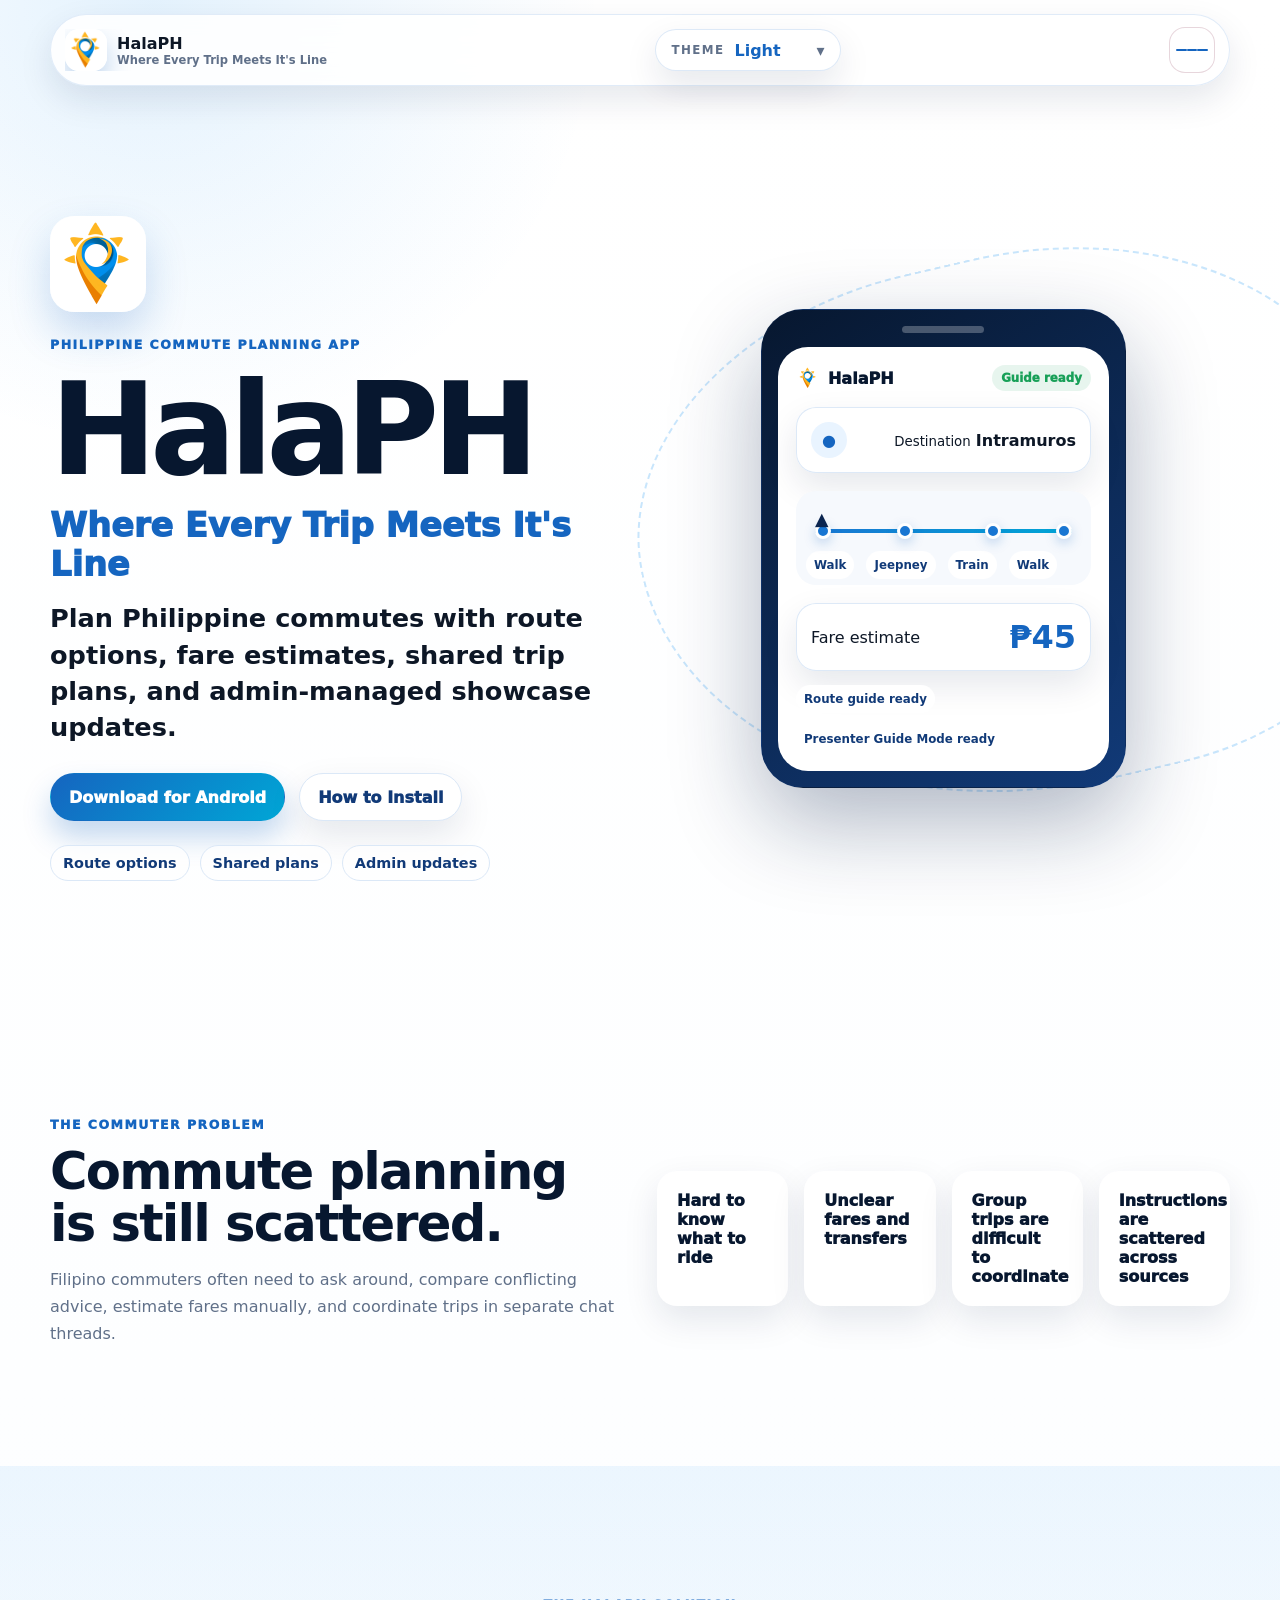
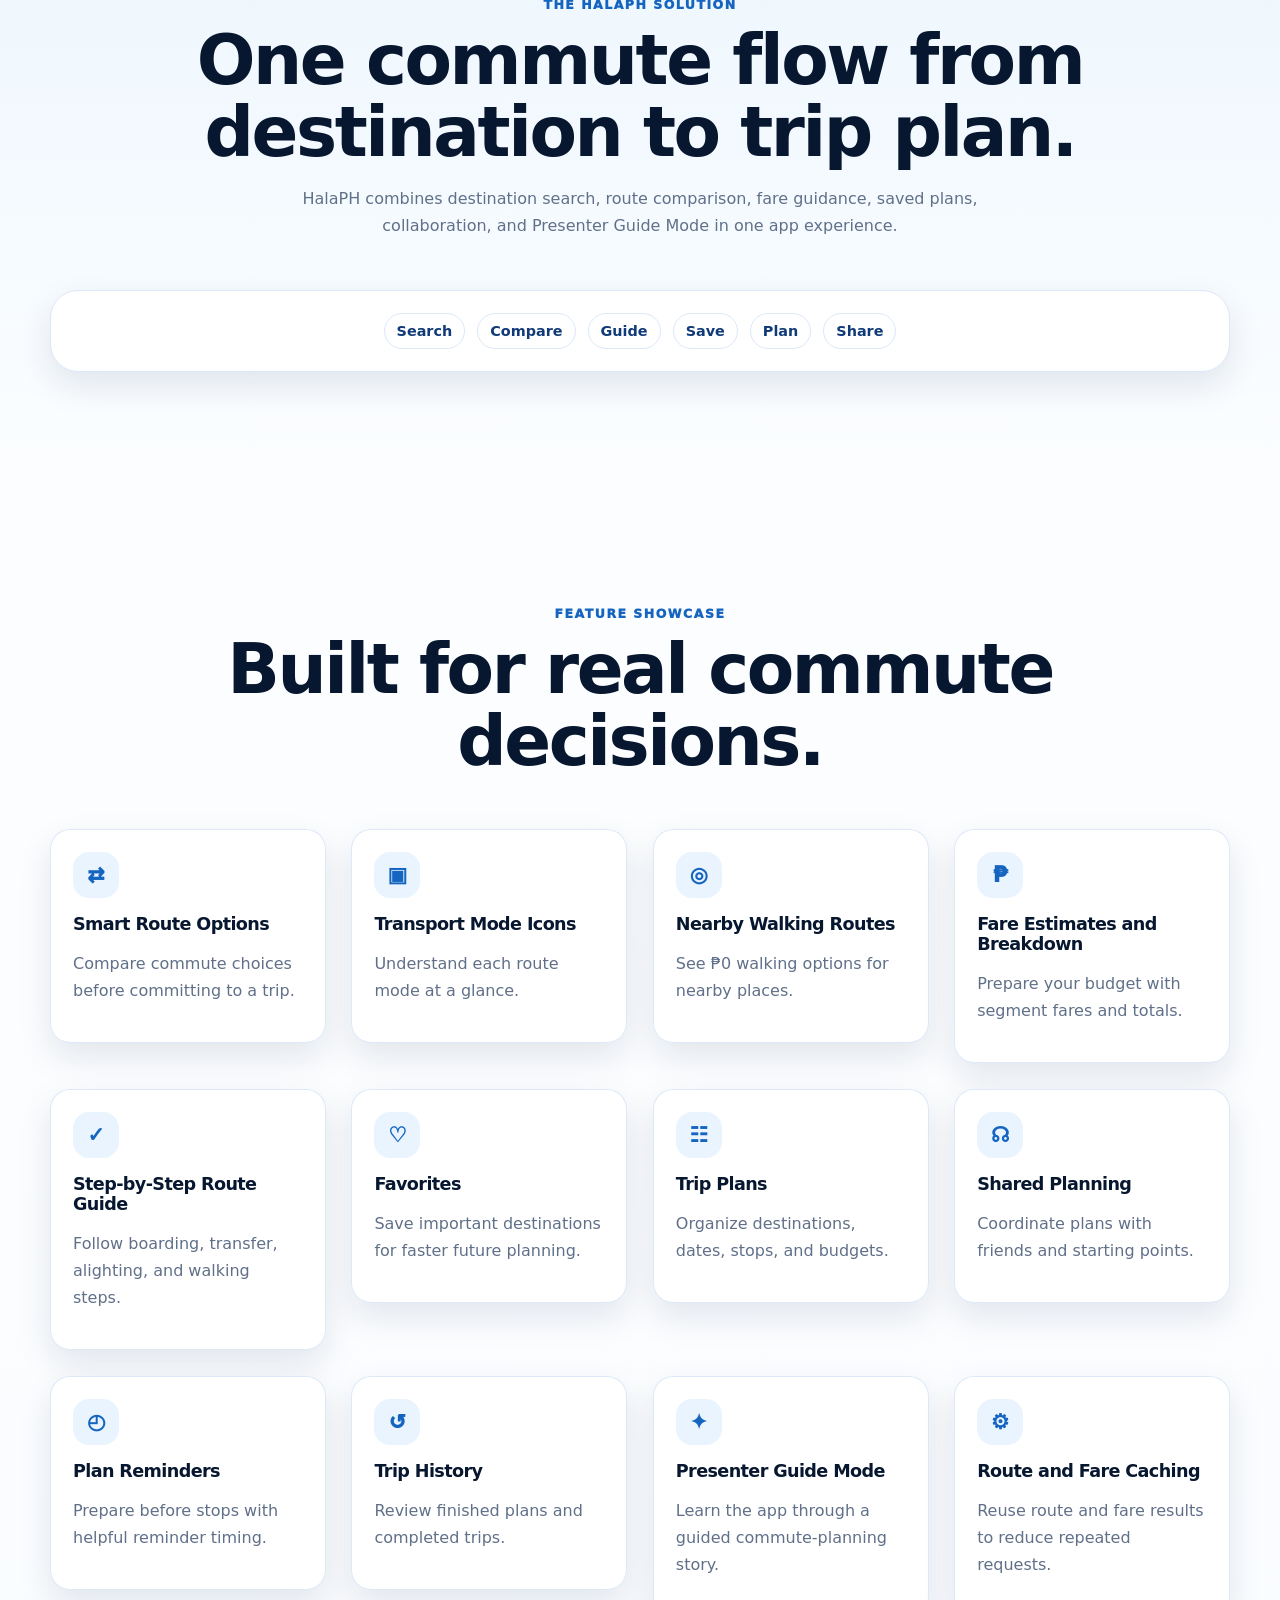
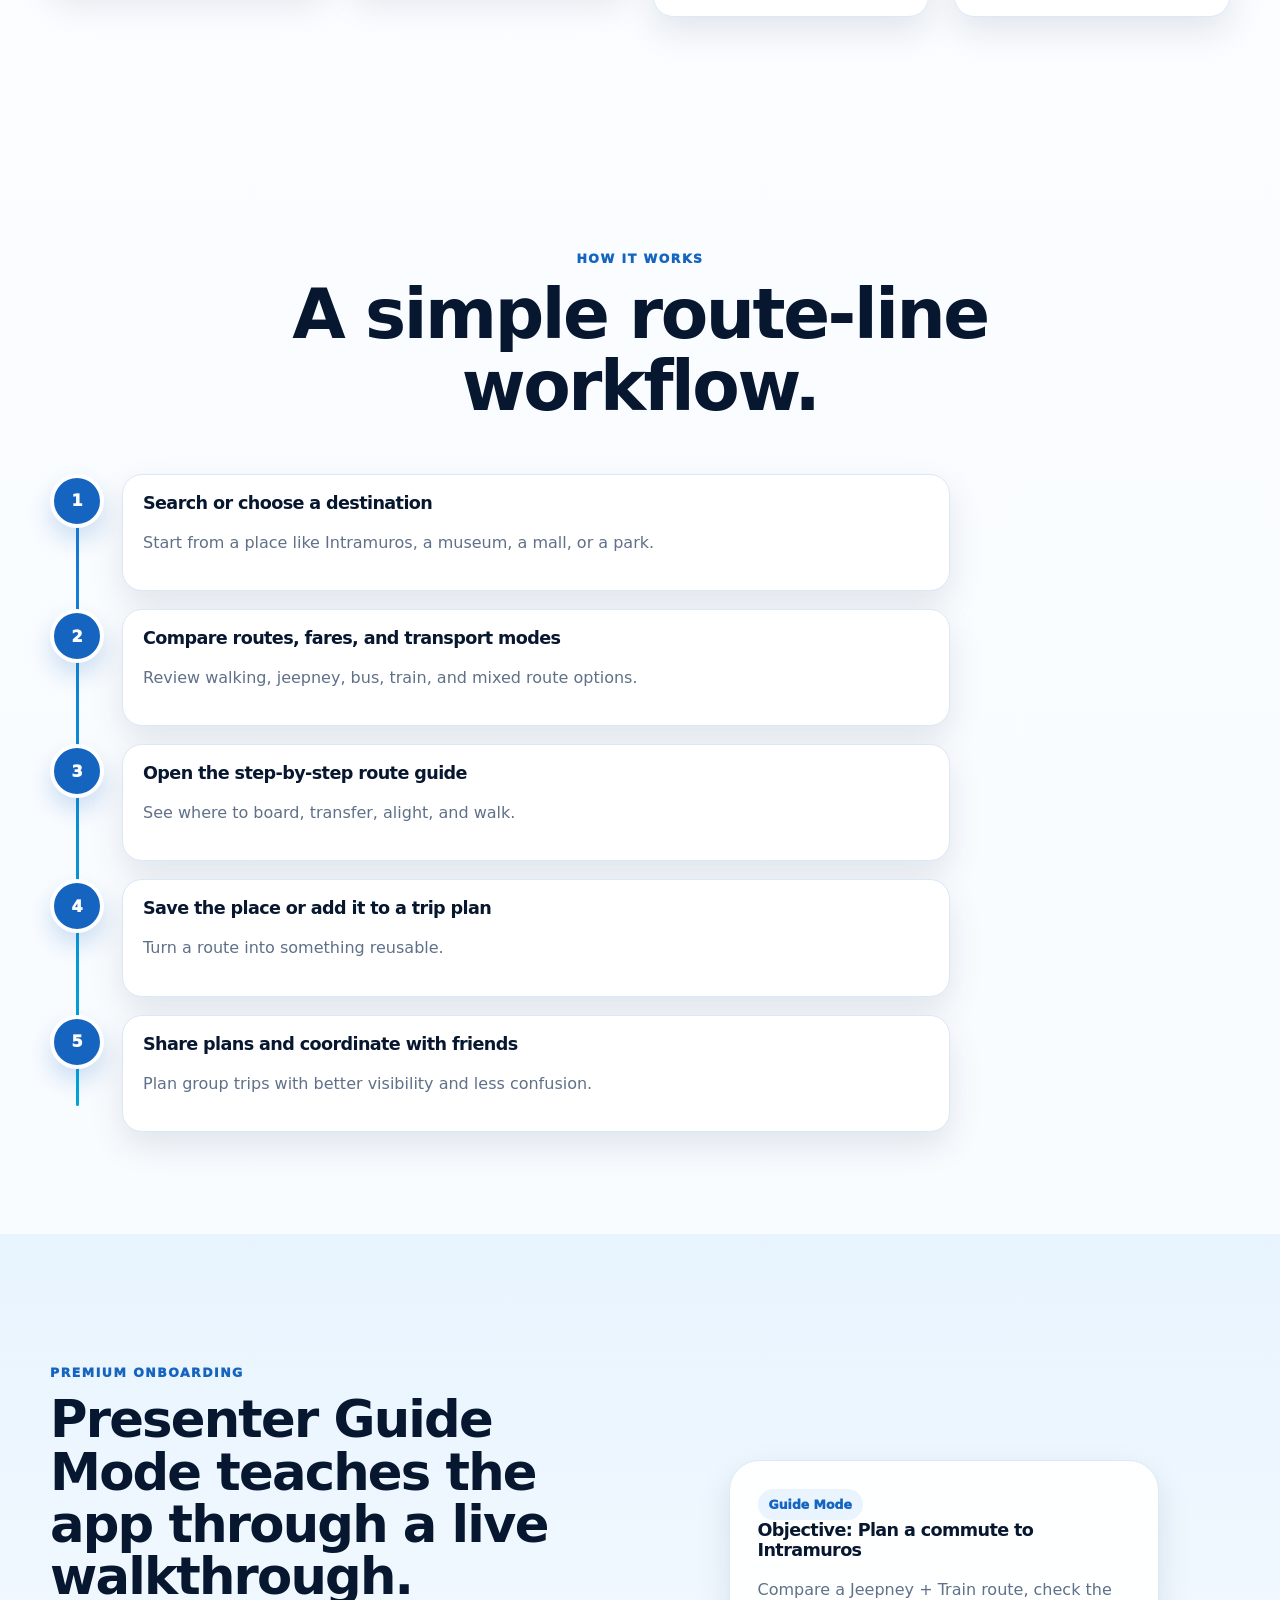
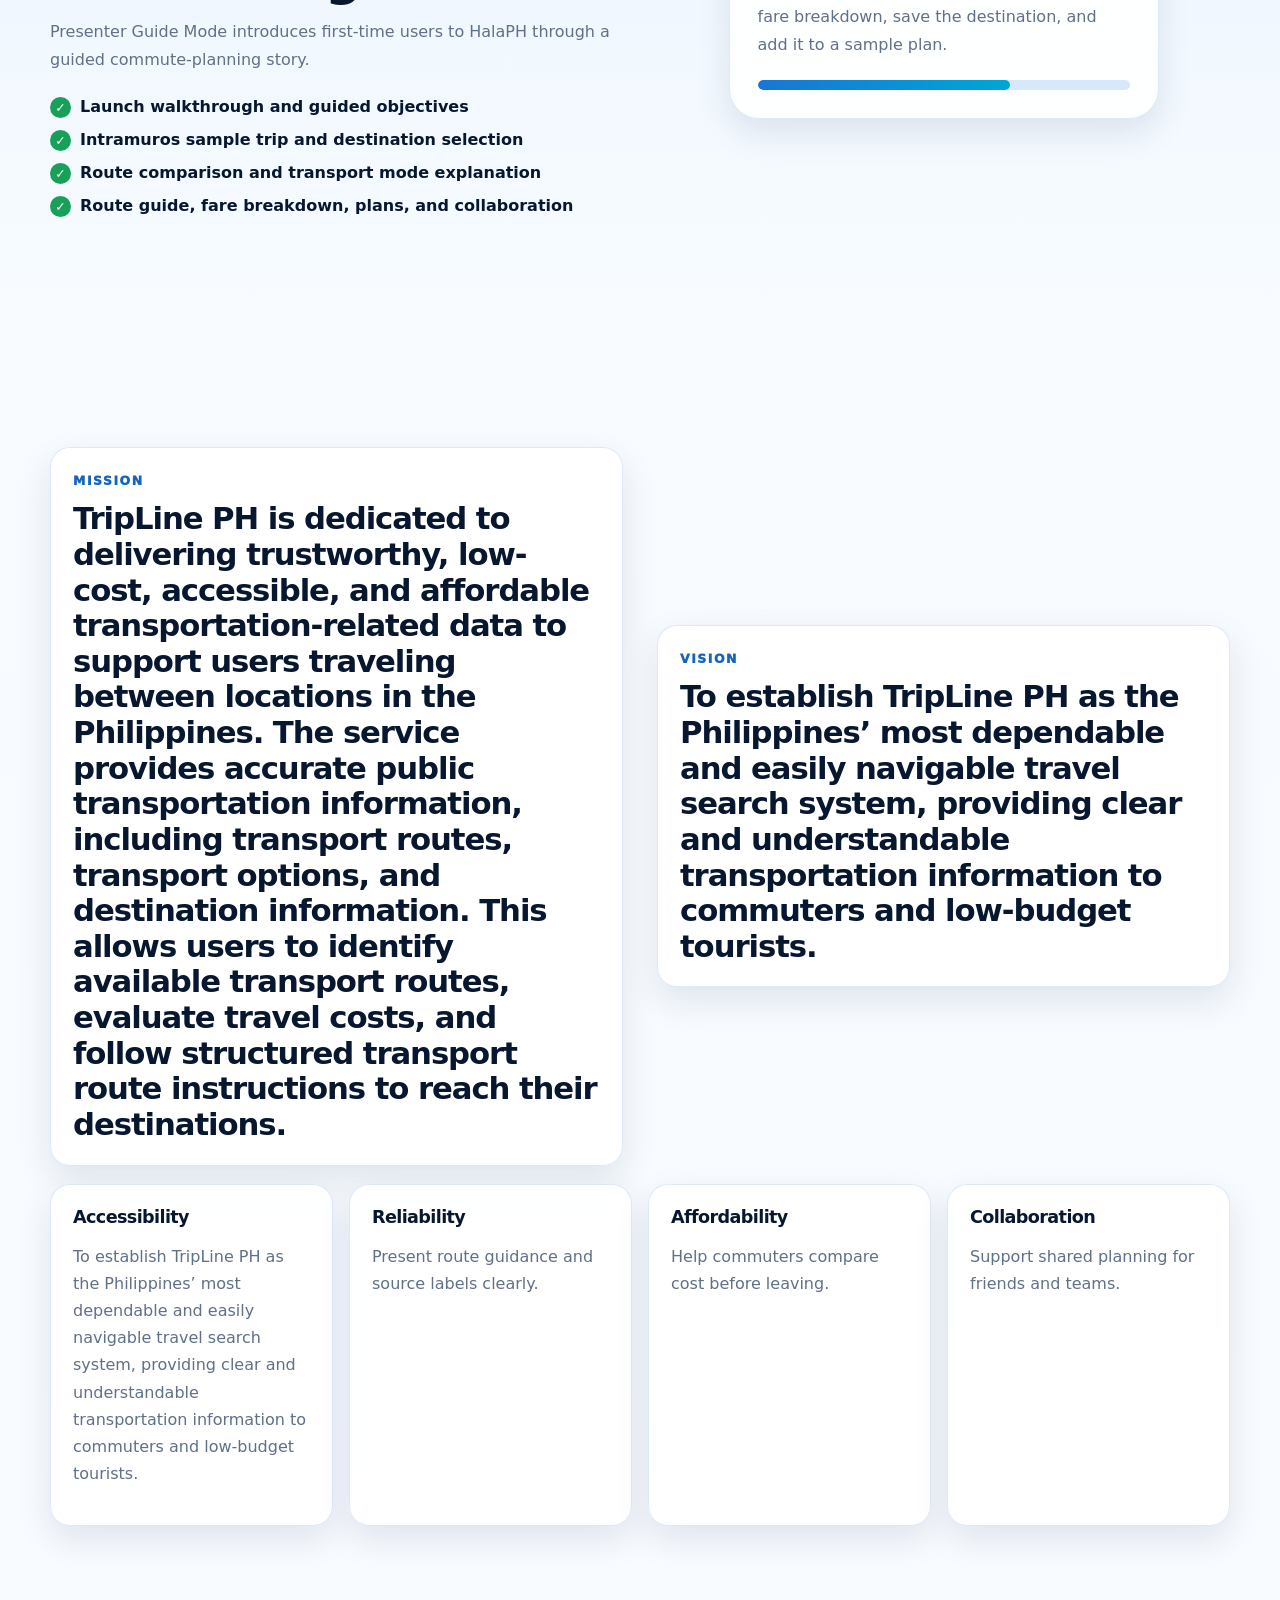
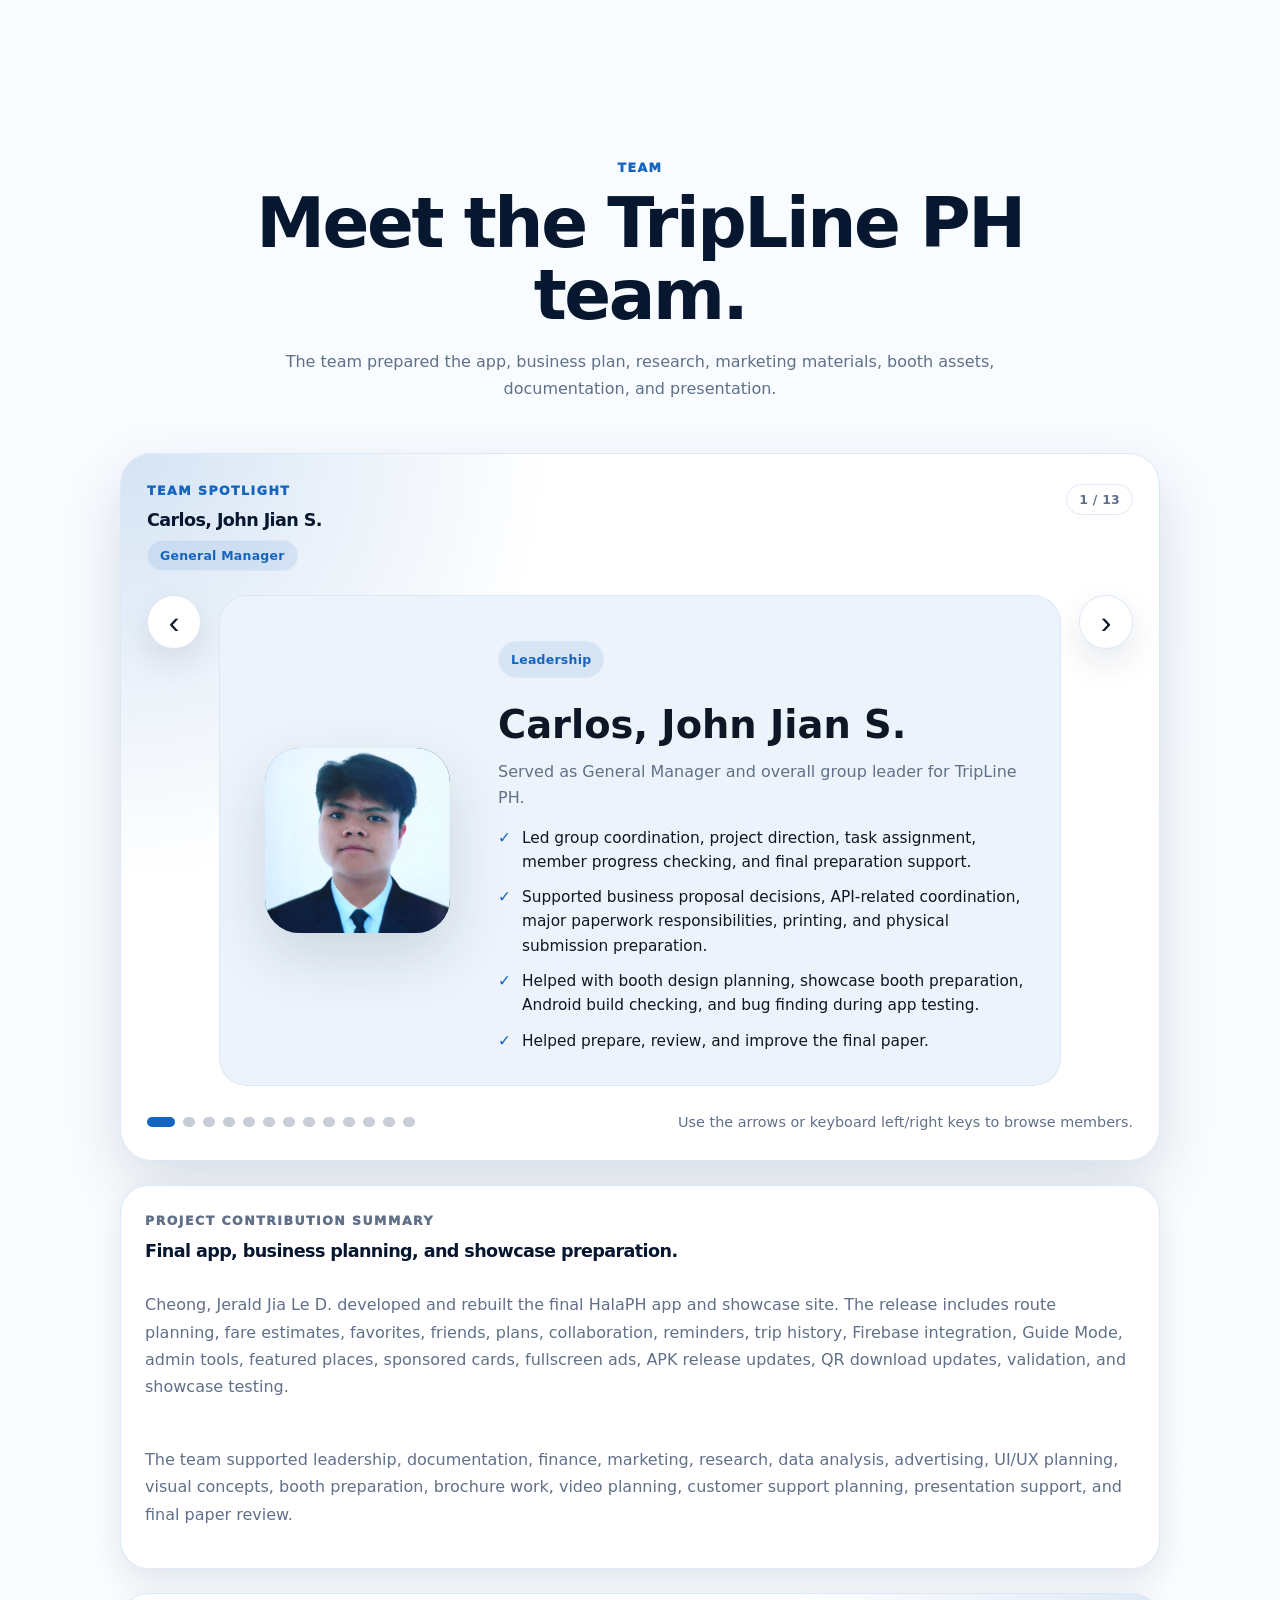
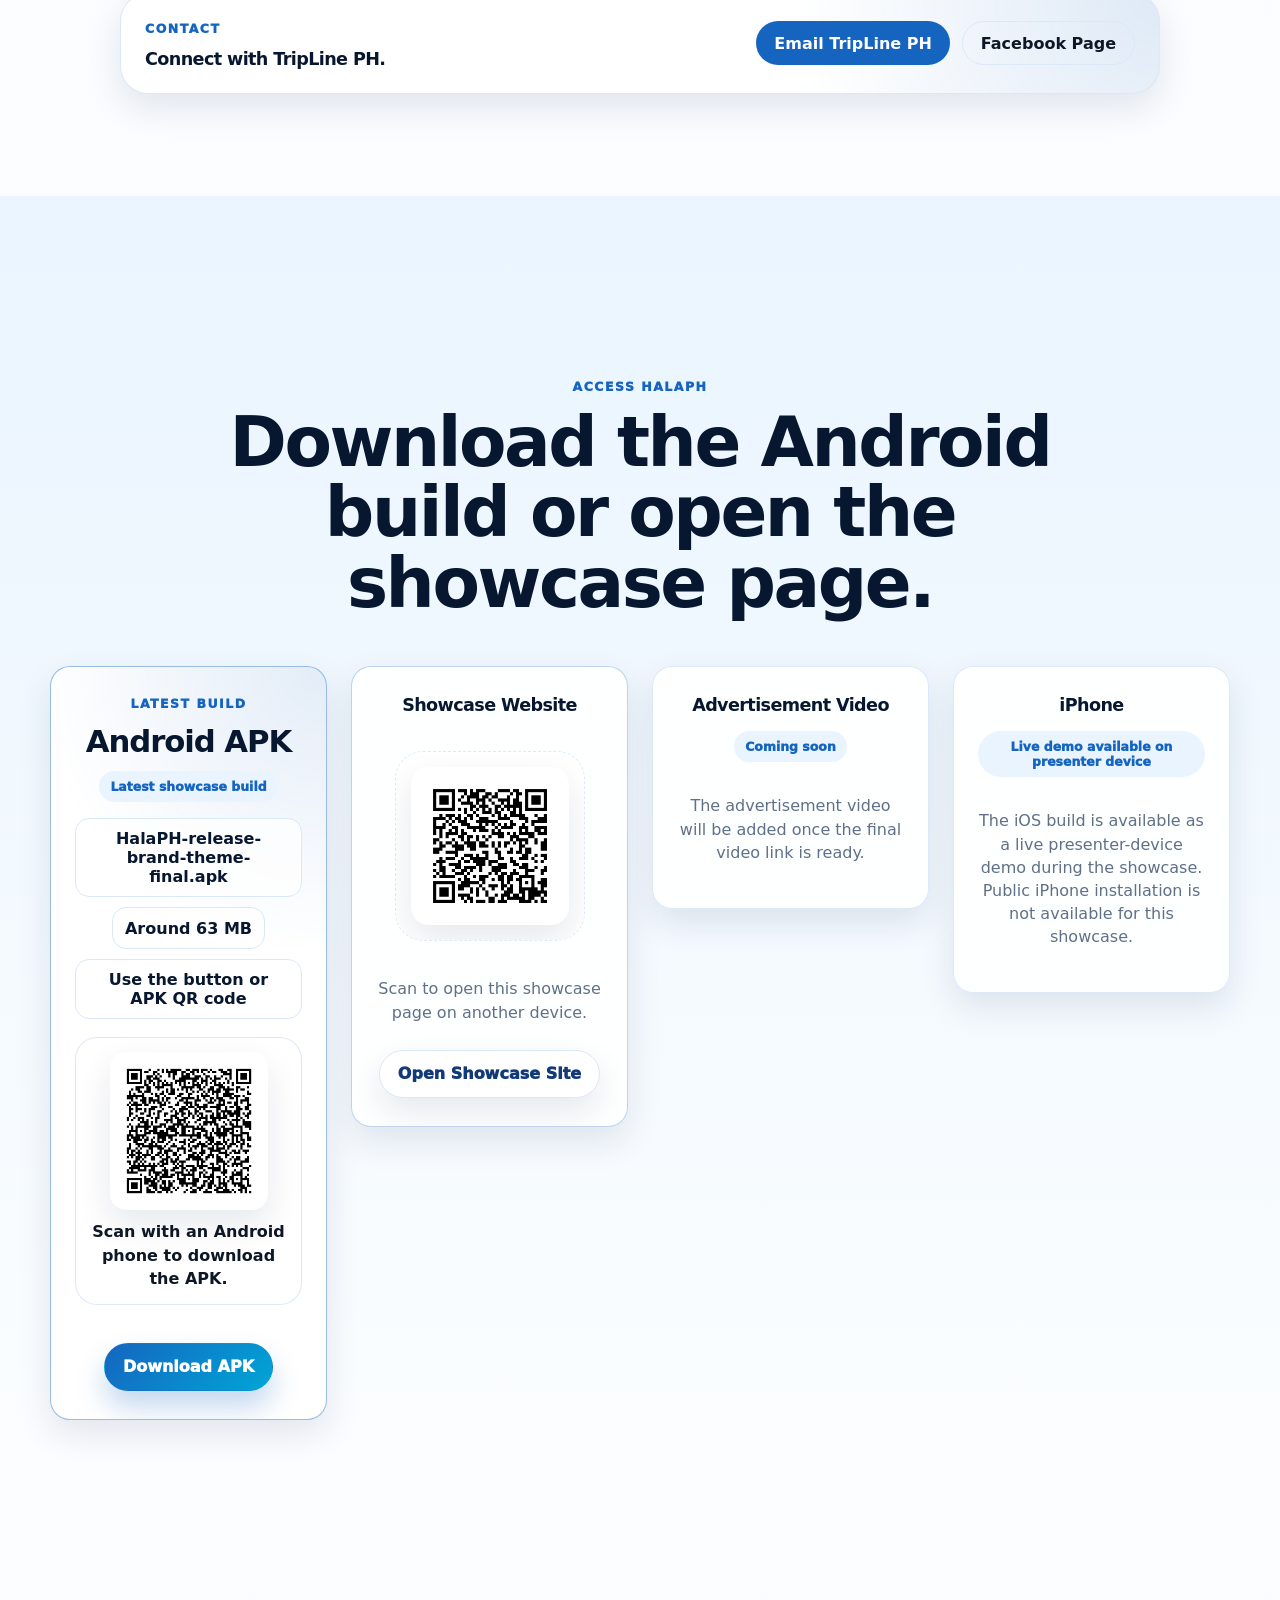
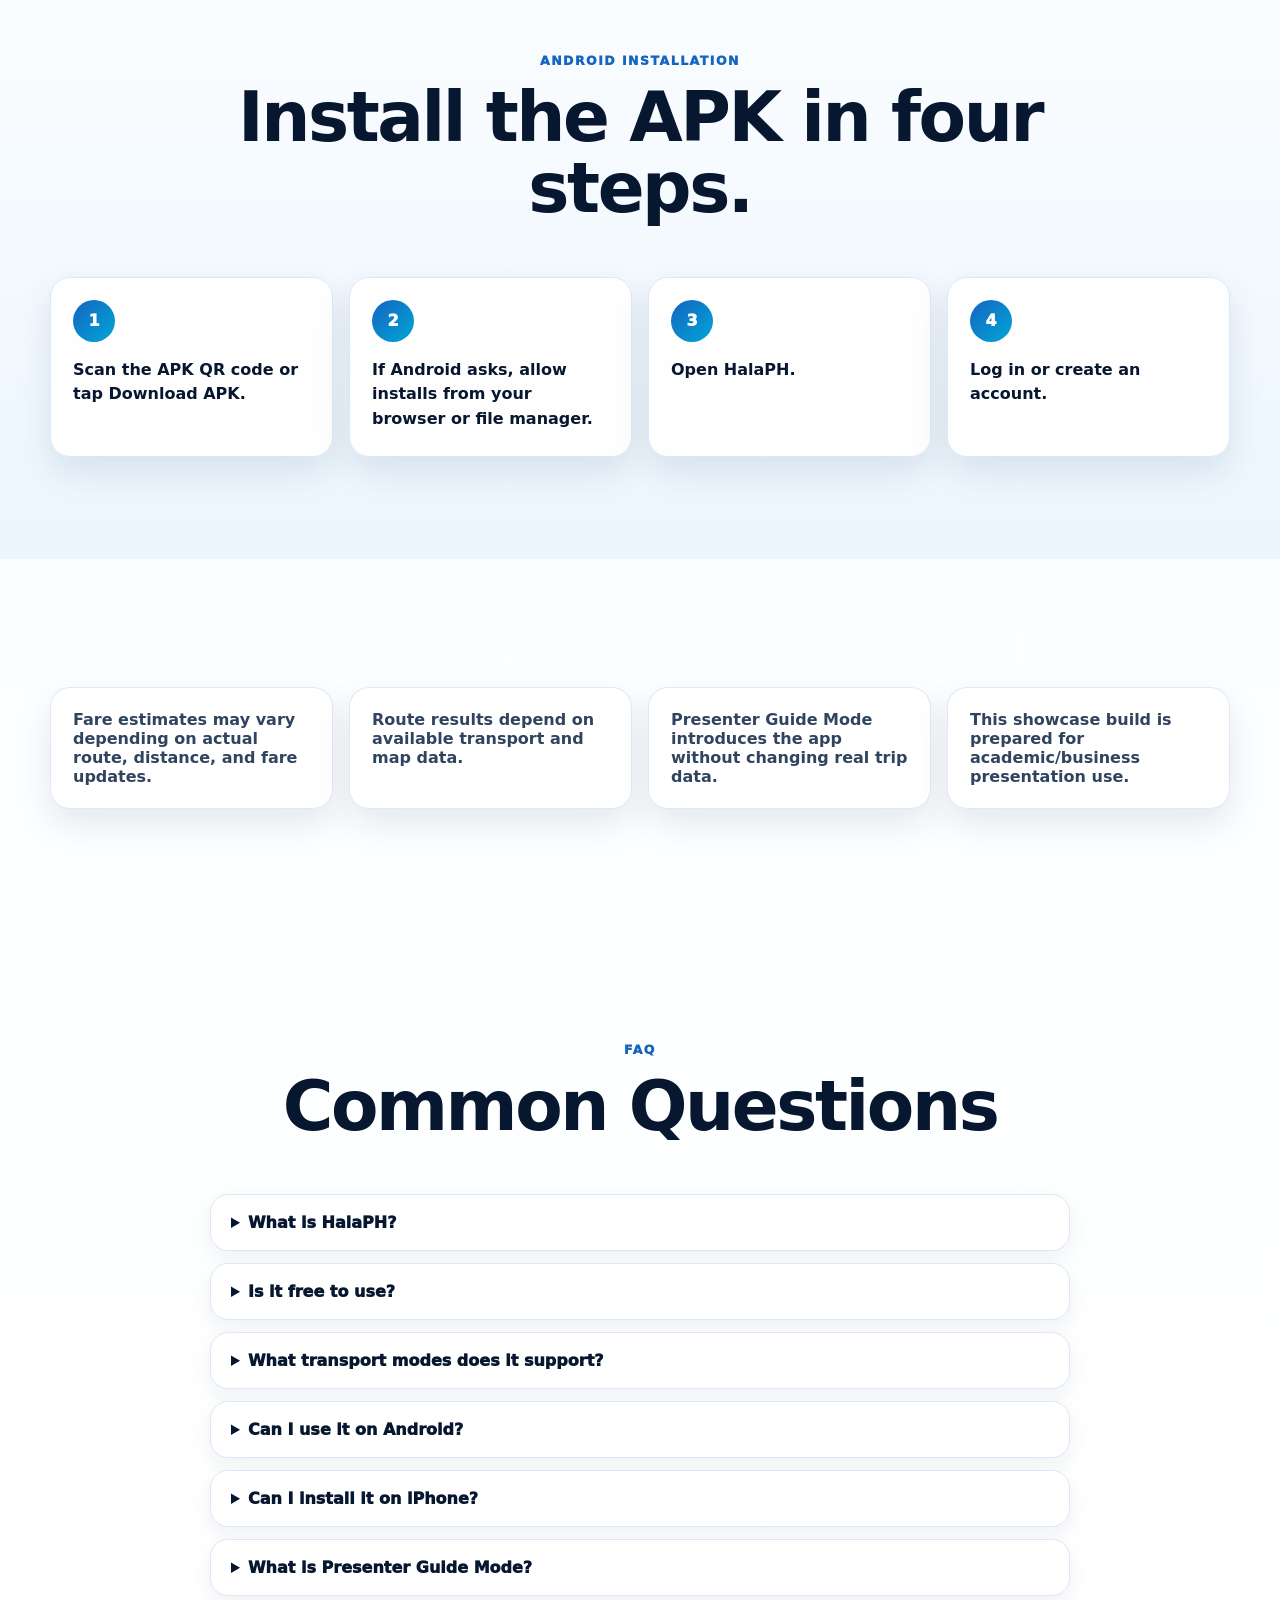
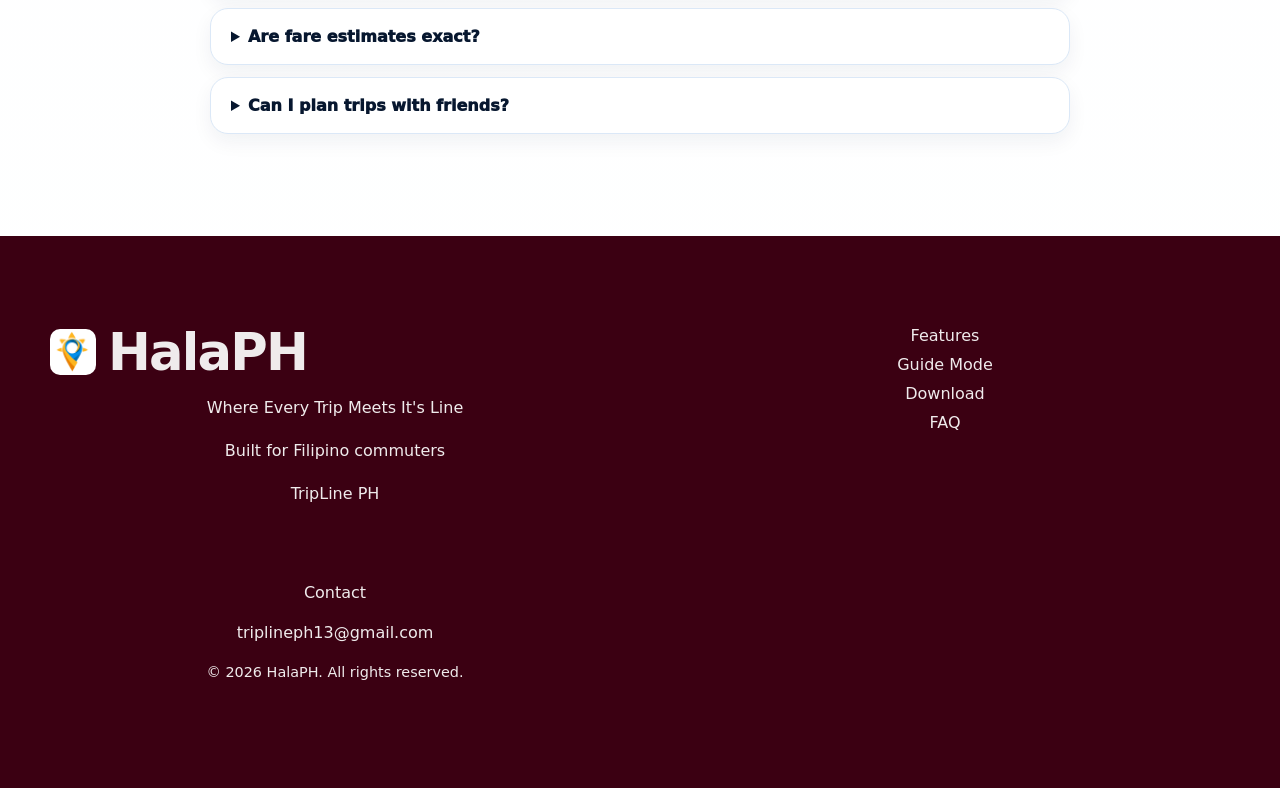
==== index.html @ 3fa8a326 "Update showcase APK with sponsored link fixes" ====
<!doctype html>
<html lang="en">
  <head>
    <meta charset="utf-8" />
    <meta name="viewport" content="width=device-width, initial-scale=1" />
    <meta
      name="description"
      content="HalaPH is a Philippine commute planning app for routes, fares, trip plans, collaboration, and guided onboarding."
    />
    <title>HalaPH | Where Every Trip Meets It's Line</title>
    <link rel="stylesheet" href="styles.css" />
  </head>
  <body>
    <header class="site-header" data-header>
      <a class="brand" href="#home" aria-label="HalaPH home">
        <img
          class="brand-logo"
          src="assets/app_icon.png"
          alt=""
          width="44"
          height="44"
          aria-hidden="true"
        />
        <span>
          <strong>HalaPH</strong>
          <small>Where Every Trip Meets It's Line</small>
        </span>
      </a>

      <div class="theme-picker" data-theme-switcher>
        <button class="theme-trigger" type="button" aria-haspopup="true" aria-expanded="false">
          <span class="theme-trigger-label">Theme</span>
          <span class="theme-trigger-value">Light</span>
          <span class="theme-trigger-icon" aria-hidden="true">▾</span>
        </button>
        <div class="theme-panel" role="menu" aria-label="Theme options">
          <button class="theme-option" type="button" data-theme-option="light" aria-pressed="true" role="menuitem">Light</button>
          <button class="theme-option" type="button" data-theme-option="dark" aria-pressed="false" role="menuitem">Dark</button>
          <button class="theme-option" type="button" data-theme-option="burgundy" aria-pressed="false" role="menuitem">Burgundy</button>
          <button class="theme-option" type="button" data-theme-option="navy" aria-pressed="false" role="menuitem">Navy</button>
        </div>
      </div>

      <button class="nav-toggle" type="button" aria-label="Open navigation" aria-expanded="false" data-nav-toggle>
        <span></span>
        <span></span>
        <span></span>
      </button>

      <nav class="nav-links" data-nav>
        <a href="#home">Home</a>
        <a href="#features">Features</a>
        <a href="#how-it-works">How It Works</a>
        <a href="#guide-mode">Guide Mode</a>
        <a href="#mission">Mission</a>
        <a href="#team">Team</a>
        <a href="#download">Download</a>
        <a href="#faq">FAQ</a>
      </nav>
    </header>

    <main>
      <section class="hero section" id="home">
        <div class="hero-bg-route" aria-hidden="true">
          <span class="route-dot dot-one"></span>
          <span class="route-dot dot-two"></span>
          <span class="route-dot dot-three"></span>
        </div>
        <div class="section-inner hero-grid">
          <div class="hero-copy reveal">
            <img
              class="hero-logo"
              src="assets/app_icon.png"
              alt="HalaPH app logo"
              width="92"
              height="92"
            />
            <p class="eyebrow">Philippine commute planning app</p>
            <h1>HalaPH</h1>
            <p class="slogan">Where Every Trip Meets It's Line</p>
            <p class="hero-subtitle">
              Plan Philippine commutes with route options, fare estimates,
              shared trip plans, and admin-managed showcase updates.
            </p>
            <div class="hero-actions">
              <a class="btn btn-primary" href="#download">Download for Android</a>
              <a class="btn btn-secondary" href="#install-android">How to Install</a>
            </div>
            <div class="hero-proof" aria-label="App readiness highlights">
              <span>Route options</span>
              <span>Shared plans</span>
              <span>Admin updates</span>
            </div>
          </div>

          <div class="phone-showcase reveal" aria-label="HalaPH app preview">
            <div class="phone-frame">
              <div class="phone-speaker"></div>
              <div class="app-preview">
                <div class="app-topbar">
                  <span class="app-title">
                    <img src="assets/app_icon.png" alt="" width="24" height="24" aria-hidden="true" />
                    HalaPH
                  </span>
                  <span class="status-pill">Guide ready</span>
                </div>
                <div class="destination-card">
                  <span class="pin-icon">●</span>
                  <div>
                    <small>Destination</small>
                    <strong>Intramuros</strong>
                  </div>
                </div>
                <div class="route-preview" aria-hidden="true">
                  <div class="route-track">
                    <span class="stop active"></span>
                    <span class="stop"></span>
                    <span class="stop"></span>
                    <span class="stop"></span>
                    <span class="moving-marker">▲</span>
                  </div>
                  <div class="mode-row">
                    <span>Walk</span>
                    <span>Jeepney</span>
                    <span>Train</span>
                    <span>Walk</span>
                  </div>
                </div>
                <div class="fare-card">
                  <span>Fare estimate</span>
                  <strong>₱45</strong>
                </div>
                <div class="ready-list">
                  <span>Route guide ready</span>
                  <span>Presenter Guide Mode ready</span>
                </div>
              </div>
            </div>
          </div>
        </div>
      </section>

      <section class="section problem" id="problem">
        <div class="section-inner two-column">
          <div class="reveal">
            <p class="eyebrow">The commuter problem</p>
            <h2>Commute planning is still scattered.</h2>
            <p>
              Filipino commuters often need to ask around, compare conflicting
              advice, estimate fares manually, and coordinate trips in separate
              chat threads.
            </p>
          </div>
          <div class="pain-grid reveal">
            <article>Hard to know what to ride</article>
            <article>Unclear fares and transfers</article>
            <article>Group trips are difficult to coordinate</article>
            <article>Instructions are scattered across sources</article>
          </div>
        </div>
      </section>

      <section class="section solution">
        <div class="section-inner">
          <div class="section-heading reveal">
            <p class="eyebrow">The HalaPH solution</p>
            <h2>One commute flow from destination to trip plan.</h2>
            <p>
              HalaPH combines destination search, route comparison, fare
              guidance, saved plans, collaboration, and Presenter Guide Mode in
              one app experience.
            </p>
          </div>
          <div class="solution-strip reveal">
            <span>Search</span>
            <span>Compare</span>
            <span>Guide</span>
            <span>Save</span>
            <span>Plan</span>
            <span>Share</span>
          </div>
        </div>
      </section>

      <section class="section" id="features">
        <div class="section-inner">
          <div class="section-heading reveal">
            <p class="eyebrow">Feature showcase</p>
            <h2>Built for real commute decisions.</h2>
          </div>
          <div class="feature-grid">
            <article class="feature-card reveal">
              <span class="feature-icon">⇄</span>
              <h3>Smart Route Options</h3>
              <p>Compare commute choices before committing to a trip.</p>
            </article>
            <article class="feature-card reveal">
              <span class="feature-icon">▣</span>
              <h3>Transport Mode Icons</h3>
              <p>Understand each route mode at a glance.</p>
            </article>
            <article class="feature-card reveal">
              <span class="feature-icon">◎</span>
              <h3>Nearby Walking Routes</h3>
              <p>See ₱0 walking options for nearby places.</p>
            </article>
            <article class="feature-card reveal">
              <span class="feature-icon">₱</span>
              <h3>Fare Estimates and Breakdown</h3>
              <p>Prepare your budget with segment fares and totals.</p>
            </article>
            <article class="feature-card reveal">
              <span class="feature-icon">✓</span>
              <h3>Step-by-Step Route Guide</h3>
              <p>Follow boarding, transfer, alighting, and walking steps.</p>
            </article>
            <article class="feature-card reveal">
              <span class="feature-icon">♡</span>
              <h3>Favorites</h3>
              <p>Save important destinations for faster future planning.</p>
            </article>
            <article class="feature-card reveal">
              <span class="feature-icon">☷</span>
              <h3>Trip Plans</h3>
              <p>Organize destinations, dates, stops, and budgets.</p>
            </article>
            <article class="feature-card reveal">
              <span class="feature-icon">☊</span>
              <h3>Shared Planning</h3>
              <p>Coordinate plans with friends and starting points.</p>
            </article>
            <article class="feature-card reveal">
              <span class="feature-icon">◴</span>
              <h3>Plan Reminders</h3>
              <p>Prepare before stops with helpful reminder timing.</p>
            </article>
            <article class="feature-card reveal">
              <span class="feature-icon">↺</span>
              <h3>Trip History</h3>
              <p>Review finished plans and completed trips.</p>
            </article>
            <article class="feature-card reveal">
              <span class="feature-icon">✦</span>
              <h3>Presenter Guide Mode</h3>
              <p>Learn the app through a guided commute-planning story.</p>
            </article>
            <article class="feature-card reveal">
              <span class="feature-icon">⚙</span>
              <h3>Route and Fare Caching</h3>
              <p>Reuse route and fare results to reduce repeated requests.</p>
            </article>
          </div>
        </div>
      </section>

      <section class="section" id="how-it-works">
        <div class="section-inner">
          <div class="section-heading reveal">
            <p class="eyebrow">How it works</p>
            <h2>A simple route-line workflow.</h2>
          </div>
          <ol class="timeline reveal">
            <li>
              <span>1</span>
              <div>
                <h3>Search or choose a destination</h3>
                <p>Start from a place like Intramuros, a museum, a mall, or a park.</p>
              </div>
            </li>
            <li>
              <span>2</span>
              <div>
                <h3>Compare routes, fares, and transport modes</h3>
                <p>Review walking, jeepney, bus, train, and mixed route options.</p>
              </div>
            </li>
            <li>
              <span>3</span>
              <div>
                <h3>Open the step-by-step route guide</h3>
                <p>See where to board, transfer, alight, and walk.</p>
              </div>
            </li>
            <li>
              <span>4</span>
              <div>
                <h3>Save the place or add it to a trip plan</h3>
                <p>Turn a route into something reusable.</p>
              </div>
            </li>
            <li>
              <span>5</span>
              <div>
                <h3>Share plans and coordinate with friends</h3>
                <p>Plan group trips with better visibility and less confusion.</p>
              </div>
            </li>
          </ol>
        </div>
      </section>

      <section class="section guide-mode" id="guide-mode">
        <div class="section-inner guide-grid">
          <div class="reveal">
            <p class="eyebrow">Premium onboarding</p>
            <h2>Presenter Guide Mode teaches the app through a live walkthrough.</h2>
            <p>
              Presenter Guide Mode introduces first-time users to HalaPH through
              a guided commute-planning story.
            </p>
            <ul class="check-list">
              <li>Launch walkthrough and guided objectives</li>
              <li>Intramuros sample trip and destination selection</li>
              <li>Route comparison and transport mode explanation</li>
              <li>Route guide, fare breakdown, plans, and collaboration</li>
            </ul>
          </div>
          <div class="guide-panel reveal">
            <div class="quest-card">
              <span class="quest-label">Guide Mode</span>
              <h3>Objective: Plan a commute to Intramuros</h3>
              <p>
                Compare a Jeepney + Train route, check the fare breakdown, save
                the destination, and add it to a sample plan.
              </p>
              <div class="quest-progress"><span></span></div>
            </div>
          </div>
        </div>
      </section>

      <section class="section mission" id="mission">
        <div class="section-inner">
          <div class="mission-grid">
            <article class="statement-card reveal">
              <p class="eyebrow">Mission</p>
              <h2>
                TripLine PH is dedicated to delivering trustworthy, low-cost,
                accessible, and affordable transportation-related data to support
                users traveling between locations in the Philippines. The service
                provides accurate public transportation information, including
                transport routes, transport options, and destination information.
                This allows users to identify available transport routes, evaluate
                travel costs, and follow structured transport route instructions
                to reach their destinations.
              </h2>
            </article>
            <article class="statement-card reveal">
              <p class="eyebrow">Vision</p>
              <h2>
                To establish TripLine PH as the Philippines’ most dependable and
                easily navigable travel search system, providing clear and
                understandable transportation information to commuters and
                low-budget tourists.
              </h2>
            </article>
          </div>
          <div class="values-grid">
            <article class="value-card reveal">
              <h3>Accessibility</h3>
              <p>To establish TripLine PH as the Philippines’ most dependable and easily navigable travel search system, providing clear and understandable transportation information to commuters and low-budget tourists.</p>
            </article>
            <article class="value-card reveal">
              <h3>Reliability</h3>
              <p>Present route guidance and source labels clearly.</p>
            </article>
            <article class="value-card reveal">
              <h3>Affordability</h3>
              <p>Help commuters compare cost before leaving.</p>
            </article>
            <article class="value-card reveal">
              <h3>Collaboration</h3>
              <p>Support shared planning for friends and teams.</p>
            </article>
          </div>
        </div>
      </section>

      <section class="section team-section" id="team">
        <div class="container">
          <div class="section-heading reveal">
            <p class="eyebrow">Team</p>
            <h2>Meet the TripLine PH team.</h2>
            <p>
              The team prepared the app, business plan, research, marketing
              materials, booth assets, documentation, and presentation.
            </p>
          </div>

          <div class="team-carousel reveal" aria-label="TripLine PH team carousel">
            <div class="team-carousel-top">
              <div>
                <p class="eyebrow">Team spotlight</p>
                <h3 id="team-member-name">Carlos, John Jian S.</h3>
                <span id="team-member-role" class="team-role-pill">General Manager</span>
              </div>
              <div class="team-counter" id="team-counter">1 / 13</div>
            </div>

            <div class="team-carousel-body">
              <button class="team-arrow" id="team-prev" type="button" aria-label="Previous team member">
                ‹
              </button>

              <article class="team-slide-card" aria-live="polite">
                <div class="team-photo-wrap">
                  <img id="team-photo" class="team-photo" alt="" loading="lazy" />
                  <div id="team-initials" class="team-initials">JC</div>
                </div>

                <div class="team-member-content">
                  <p id="team-category" class="team-category">Leadership</p>
                  <h4 id="team-slide-name">Carlos, John Jian S.</h4>
                  <p id="team-summary" class="team-summary">
                    Led group coordination, assigned work, monitored progress, and supported final business paper preparation.
                  </p>
                  <ul id="team-contributions" class="team-contributions"></ul>
                </div>
              </article>

              <button class="team-arrow" id="team-next" type="button" aria-label="Next team member">
                ›
              </button>
            </div>

            <div class="team-carousel-footer">
              <div id="team-dots" class="team-dots" aria-label="Team member selector"></div>
              <p class="team-help">Use the arrows or keyboard left/right keys to browse members.</p>
            </div>
          </div>

          <div class="contribution-summary reveal">
            <div>
              <p class="eyebrow">Project contribution summary</p>
              <h3>Final app, business planning, and showcase preparation.</h3>
            </div>
            <p>
              Cheong, Jerald Jia Le D. developed and rebuilt the final HalaPH
              app and showcase site. The release includes route planning, fare
              estimates, favorites, friends, plans, collaboration, reminders,
              trip history, Firebase integration, Guide Mode, admin tools,
              featured places, sponsored cards, fullscreen ads, APK release
              updates, QR download updates, validation, and showcase testing.
            </p>
            <p>
              The team supported leadership, documentation, finance, marketing,
              research, data analysis, advertising, UI/UX planning, visual
              concepts, booth preparation, brochure work, video planning,
              customer support planning, presentation support, and final paper
              review.
            </p>
          </div>

          <div class="contact-strip reveal" id="contact">
            <div>
              <p class="eyebrow">Contact</p>
              <h3>Connect with TripLine PH.</h3>
            </div>
            <div class="contact-actions">
              <a class="contact-button" href="mailto:triplineph13@gmail.com">Email TripLine PH</a>
              <a class="contact-button secondary" href="https://web.facebook.com/profile.php?id=61588991024151" target="_blank" rel="noopener">
                Facebook Page
              </a>
            </div>
          </div>
        </div>
      </section>


      <section class="section download" id="download">
        <div class="section-inner">
          <div class="section-heading reveal">
            <p class="eyebrow">Access HalaPH</p>
            <h2>Download the Android build or open the showcase page.</h2>
          </div>
          <div class="download-grid">
            <article class="download-card build-card reveal">
              <div>
                <p class="eyebrow">Latest Build</p>
                <h3>Android APK</h3>
                <span class="ios-badge">Latest showcase build</span>
              </div>
              <div class="build-meta" aria-label="Android APK build details">
                <span>HalaPH-release-brand-theme-final.apk</span>
                <span>Around 63 MB</span>
                <span>Use the button or APK QR code</span>
              </div>
              <div class="apk-qr">
                <img src="./assets/apk_qr.png" alt="QR code to download the HalaPH Android APK" loading="lazy" />
                <p>Scan with an Android phone to download the APK.</p>
              </div>
              <a class="btn btn-primary" href="./downloads/HalaPH-release-sponsored-links-fullscreen-final.apk">Download APK</a>
            </article>
            <article class="download-card qr-card reveal">
              <h3>Showcase Website</h3>
              <div class="qr-placeholder" aria-label="Showcase website QR code"><img src="./assets/site_qr.png" alt="QR code to open the HalaPH showcase page" loading="lazy" /></div>
              <p>Scan to open this showcase page on another device.</p>
              <a class="btn btn-secondary" href="https://inarireq.github.io/HalaPh-Release/">Open Showcase Site</a>
            </article>
            <article class="download-card reveal" id="video-coming-soon">
              <h3>Advertisement Video</h3>
              <span class="ios-badge">Coming soon</span>
              <p>
                The advertisement video will be added once the final video link is ready.
              </p>
            </article>
            <article class="download-card reveal">
              <h3>iPhone</h3>
              <span class="ios-badge">Live demo available on presenter device</span>
              <p>
                The iOS build is available as a live presenter-device demo
                during the showcase. Public iPhone installation is not available
                for this showcase.
              </p>
            </article>
          </div>
        </div>
      </section>

      <section class="section install-section" id="install-android">
        <div class="section-inner">
          <div class="section-heading reveal">
            <p class="eyebrow">Android installation</p>
            <h2>Install the APK in four steps.</h2>
          </div>
          <ol class="install-steps reveal">
            <li>
              <span>1</span>
              <p>Scan the APK QR code or tap Download APK.</p>
            </li>
            <li>
              <span>2</span>
              <p>If Android asks, allow installs from your browser or file manager.</p>
            </li>
            <li>
              <span>3</span>
              <p>Open HalaPH.</p>
            </li>
            <li>
              <span>4</span>
              <p>Log in or create an account.</p>
            </li>
          </ol>
        </div>
      </section>

      <section class="section trust">
        <div class="section-inner trust-grid">
          <article class="trust-card reveal">Fare estimates may vary depending on actual route, distance, and fare updates.</article>
          <article class="trust-card reveal">Route results depend on available transport and map data.</article>
          <article class="trust-card reveal">Presenter Guide Mode introduces the app without changing real trip data.</article>
          <article class="trust-card reveal">This showcase build is prepared for academic/business presentation use.</article>
        </div>
      </section>

      <section class="section" id="faq">
        <div class="section-inner">
          <div class="section-heading reveal">
            <p class="eyebrow">FAQ</p>
            <h2>Common Questions</h2>
          </div>
          <div class="faq-list reveal">
            <details>
              <summary>What is HalaPH?</summary>
              <p>HalaPH is a Philippine commute planning app for routes, fares, trip plans, and collaboration.</p>
            </details>
            <details>
              <summary>Is it free to use?</summary>
              <p>Yes. HalaPH is intended to be free to download, with controlled sponsored content managed through the admin system.</p>
            </details>
            <details>
              <summary>What transport modes does it support?</summary>
              <p>HalaPH presents walking, jeepney, bus, train, and mixed route sequences where supported by the app data.</p>
            </details>
            <details>
              <summary>Can I use it on Android?</summary>
              <p>Yes. Use the Android download button or scan the APK QR code on this page.</p>
            </details>
            <details>
              <summary>Can I install it on iPhone?</summary>
              <p>Public iPhone installation is not available for this showcase. The iOS build is available as a live presenter-device demo.</p>
            </details>
            <details>
              <summary>What is Presenter Guide Mode?</summary>
              <p>It is an interactive app walkthrough that teaches first-time users through a guided commute-planning story without affecting the real app data.</p>
            </details>
            <details>
              <summary>Are fare estimates exact?</summary>
              <p>No. Fare estimates may vary depending on route changes, distance, passenger type, and updated fare rules.</p>
            </details>
            <details>
              <summary>Can I plan trips with friends?</summary>
              <p>Yes. HalaPH supports shared plans with friends, participants, and starting points.</p>
            </details>
          </div>
        </div>
      </section>
    </main>

    <footer class="site-footer">
      <div class="section-inner footer-grid">
        <div>
          <div class="footer-brand">
            <img src="assets/app_icon.png" alt="" width="46" height="46" aria-hidden="true" />
            <h2>HalaPH</h2>
          </div>
          <p>Where Every Trip Meets It's Line</p>
          <p>Built for Filipino commuters</p>
          <p>TripLine PH</p>
        </div>
        <nav aria-label="Footer navigation">
          <a href="#features">Features</a>
          <a href="#guide-mode">Guide Mode</a>
          <a href="#download">Download</a>
          <a href="#faq">FAQ</a>
        </nav>
        <div>
          <p>Contact</p>
          <a href="mailto:triplineph13@gmail.com">triplineph13@gmail.com</a>
          <p class="copyright">© <span data-year></span> HalaPH. All rights reserved.</p>
        </div>
      </div>
    </footer>

    <div class="toast" role="status" aria-live="polite" data-toast></div>
    <script src="app.js"></script>
  </body>
</html>
---- styles.css ----
:root {
  color-scheme: light;
  --blue-950: #07172f;
  --blue-900: #0b2550;
  --blue-800: #113a78;
  --blue-700: #1565c0;
  --blue-600: #1976d2;
  --blue-500: #2196f3;
  --blue-100: #e9f4ff;
  --blue-50: #f5fbff;
  --cyan: #00a6d6;
  --green: #18a058;
  --amber: #f59e0b;
  --ink: #0d1726;
  --muted: #607089;
  --line: #dbe8f7;
  --surface: #ffffff;
  --surface-rgb: 255, 255, 255;
  --surface-high: #ffffff;
  --surface-soft: #f6f9fd;
  --page-background:
    radial-gradient(circle at 12% 0%, rgba(33, 150, 243, 0.12), transparent 28rem),
    linear-gradient(180deg, #ffffff 0%, #f7fbff 46%, #ffffff 100%);
  --header-bg: rgba(255, 255, 255, 0.88);
  --nav-text: #30445f;
  --footer-bg: #07172f;
  --footer-text: #d8e8fb;
  --card-border: rgba(219, 232, 247, 0.92);
  --soft-accent: rgba(33, 150, 243, 0.08);
  --shadow: 0 24px 60px rgba(10, 32, 68, 0.14);
  --shadow-soft: 0 14px 34px rgba(10, 32, 68, 0.1);
  --text: var(--ink);
  --border: var(--card-border);
  --primary: var(--blue-700);
  --primary-2: var(--cyan);
  --secondary: var(--blue-500);
  --shadow-sm: var(--shadow-soft);
  --shadow-md: var(--shadow);
  --shadow-lg: var(--shadow);
  --radius-lg: 28px;
  --radius-md: 20px;
  --radius-sm: 14px;
  --max-width: 1180px;
}

:root[data-theme="dark"] {
  color-scheme: dark;
  --blue-950: #eef6ff;
  --blue-900: #cfe7ff;
  --blue-800: #a8d4ff;
  --blue-700: #60b6ff;
  --blue-600: #3b9df2;
  --blue-500: #76c7ff;
  --blue-100: #153456;
  --blue-50: #0d223d;
  --cyan: #42d9ff;
  --green: #4ade80;
  --amber: #fbbf24;
  --ink: #f4f8ff;
  --muted: #b8c7dc;
  --line: #263d5d;
  --surface: #101c2e;
  --surface-rgb: 16, 28, 46;
  --surface-high: #15263d;
  --surface-soft: #0d1a2c;
  --page-background:
    radial-gradient(circle at 15% 0%, rgba(66, 217, 255, 0.12), transparent 28rem),
    linear-gradient(180deg, #061223 0%, #0b1628 50%, #081120 100%);
  --header-bg: rgba(13, 26, 44, 0.9);
  --nav-text: #dbeafe;
  --footer-bg: #040b16;
  --footer-text: #dbeafe;
  --card-border: rgba(92, 124, 164, 0.36);
  --soft-accent: rgba(96, 182, 255, 0.12);
  --shadow: 0 24px 70px rgba(0, 0, 0, 0.38);
  --shadow-soft: 0 14px 34px rgba(0, 0, 0, 0.28);
}

:root[data-theme="burgundy"] {
  color-scheme: light;
  --blue-950: #2f0715;
  --blue-900: #4a0d21;
  --blue-800: #721331;
  --blue-700: #9f1744;
  --blue-600: #be1e55;
  --blue-500: #db3f72;
  --blue-100: #fde8ef;
  --blue-50: #fff7fa;
  --cyan: #d69a2d;
  --green: #148a53;
  --amber: #d97706;
  --ink: #241019;
  --muted: #705260;
  --line: #efd5dd;
  --surface: #fffafb;
  --surface-rgb: 255, 250, 251;
  --surface-high: #ffffff;
  --surface-soft: #fff2f6;
  --page-background:
    radial-gradient(circle at 12% 0%, rgba(159, 23, 68, 0.12), transparent 28rem),
    linear-gradient(180deg, #fffafb 0%, #fff2f6 46%, #ffffff 100%);
  --header-bg: rgba(255, 250, 251, 0.9);
  --nav-text: #5d2036;
  --footer-bg: #2f0715;
  --footer-text: #ffe4ec;
  --card-border: rgba(159, 23, 68, 0.18);
  --soft-accent: rgba(159, 23, 68, 0.08);
  --shadow: 0 24px 60px rgba(80, 9, 35, 0.16);
  --shadow-soft: 0 14px 34px rgba(80, 9, 35, 0.1);
}

:root[data-theme="navy"] {
  color-scheme: light;
  --blue-950: #06162f;
  --blue-900: #0b2348;
  --blue-800: #12356a;
  --blue-700: #1e4f9a;
  --blue-600: #2f65b6;
  --blue-500: #477ed0;
  --blue-100: #e8f0fb;
  --blue-50: #f5f8fe;
  --cyan: #0f9aa8;
  --green: #16835a;
  --amber: #b7791f;
  --ink: #071426;
  --muted: #52657f;
  --line: #d4e0ee;
  --surface: #ffffff;
  --surface-rgb: 255, 255, 255;
  --surface-high: #ffffff;
  --surface-soft: #f4f7fb;
  --page-background:
    radial-gradient(circle at 12% 0%, rgba(30, 79, 154, 0.13), transparent 28rem),
    linear-gradient(180deg, #ffffff 0%, #f3f7fc 46%, #ffffff 100%);
  --header-bg: rgba(255, 255, 255, 0.9);
  --nav-text: #16345d;
  --footer-bg: #06162f;
  --footer-text: #dbeafe;
  --card-border: rgba(30, 79, 154, 0.18);
  --soft-accent: rgba(30, 79, 154, 0.08);
  --shadow: 0 24px 60px rgba(6, 22, 47, 0.16);
  --shadow-soft: 0 14px 34px rgba(6, 22, 47, 0.1);
}

* {
  box-sizing: border-box;
}

html {
  scroll-behavior: smooth;
}

body {
  margin: 0;
  font-family:
    Inter, ui-sans-serif, system-ui, -apple-system, BlinkMacSystemFont, "Segoe UI",
    sans-serif;
  color: var(--ink);
  background: var(--page-background);
}

body.nav-open {
  overflow: hidden;
}

a {
  color: inherit;
  text-decoration: none;
}

p {
  color: var(--muted);
  line-height: 1.7;
}

.site-header {
  position: sticky;
  top: 0;
  z-index: 50;
  display: flex;
  align-items: center;
  justify-content: space-between;
  gap: 24px;
  width: min(calc(100% - 28px), var(--max-width));
  margin: 14px auto 0;
  padding: 12px 14px;
  border: 1px solid rgba(219, 232, 247, 0.86);
  border-radius: 999px;
  background: var(--header-bg);
  box-shadow: var(--shadow-soft);
  backdrop-filter: blur(18px);
}

.brand {
  display: inline-flex;
  align-items: center;
  gap: 10px;
  min-width: 0;
}

.brand-logo {
  width: 42px;
  height: 42px;
  flex: 0 0 auto;
  border-radius: 14px;
  box-shadow: 0 12px 24px rgba(21, 101, 192, 0.28);
  object-fit: cover;
}

.brand strong,
.brand small {
  display: block;
}

.brand small {
  max-width: 230px;
  overflow: hidden;
  color: var(--muted);
  font-size: 0.72rem;
  font-weight: 750;
  text-overflow: ellipsis;
  white-space: nowrap;
}

.nav-links {
  display: flex;
  align-items: center;
  gap: 4px;
}

.nav-links a {
  padding: 10px 12px;
  border-radius: 999px;
  color: var(--nav-text);
  font-size: 0.9rem;
  font-weight: 850;
}

.nav-links a:hover {
  color: var(--blue-700);
  background: var(--blue-100);
}

.nav-toggle {
  display: none;
  width: 44px;
  height: 44px;
  border: 0;
  border-radius: 999px;
  background: var(--blue-100);
}

.theme-switcher {
  display: inline-flex;
  align-items: center;
  gap: 4px;
  padding: 4px;
  border: 1px solid var(--line);
  border-radius: 999px;
  background: rgba(var(--surface-rgb), 0.72);
}

.theme-option {
  min-height: 34px;
  padding: 0 10px;
  border: 0;
  border-radius: 999px;
  color: var(--muted);
  background: transparent;
  cursor: pointer;
  font: inherit;
  font-size: 0.78rem;
  font-weight: 900;
}

.theme-option:hover,
.theme-option[aria-pressed="true"] {
  color: #fff;
  background: linear-gradient(135deg, var(--blue-700), var(--cyan));
  box-shadow: 0 8px 18px rgba(21, 101, 192, 0.18);
}

.nav-toggle span {
  display: block;
  width: 19px;
  height: 2px;
  margin: 4px auto;
  border-radius: 999px;
  background: var(--blue-700);
}

.section {
  position: relative;
  padding: 96px 0;
}

.section-inner {
  width: min(calc(100% - 36px), var(--max-width));
  margin: 0 auto;
}

.section-heading {
  max-width: 760px;
  margin-bottom: 34px;
}

.eyebrow {
  margin: 0 0 10px;
  color: var(--blue-700);
  font-size: 0.78rem;
  font-weight: 950;
  letter-spacing: 0.12em;
  text-transform: uppercase;
}

h1,
h2,
h3 {
  margin: 0;
  color: var(--blue-950);
  letter-spacing: -0.035em;
}

h1 {
  font-size: clamp(4.2rem, 10vw, 8.3rem);
  line-height: 0.88;
}

h2 {
  font-size: clamp(2.1rem, 4vw, 4rem);
  line-height: 1.02;
}

h3 {
  font-size: 1.1rem;
}

.hero {
  min-height: 720px;
  padding-top: 110px;
  overflow: hidden;
}

.hero-grid {
  display: grid;
  grid-template-columns: minmax(0, 1.02fr) minmax(320px, 0.78fr);
  gap: 54px;
  align-items: center;
}

.hero-logo {
  width: clamp(70px, 9vw, 96px);
  height: clamp(70px, 9vw, 96px);
  margin-bottom: 22px;
  border-radius: 24px;
  box-shadow: 0 20px 42px rgba(21, 101, 192, 0.22);
  object-fit: cover;
}

.slogan {
  margin: 18px 0 10px;
  color: var(--blue-700);
  font-size: clamp(1.25rem, 3vw, 2.1rem);
  font-weight: 950;
}

.hero-subtitle {
  max-width: 680px;
  color: var(--ink);
  font-size: clamp(1.3rem, 2vw, 1.75rem);
  font-weight: 850;
}

.hero-pitch {
  max-width: 670px;
  font-size: 1.08rem;
}

.hero-actions,
.hero-proof,
.solution-strip,
.mode-row,
.ready-list {
  display: flex;
  flex-wrap: wrap;
  gap: 12px;
}

.btn {
  display: inline-flex;
  align-items: center;
  justify-content: center;
  min-height: 48px;
  padding: 0 18px;
  border: 1px solid transparent;
  border-radius: 999px;
  font-weight: 950;
  transition:
    transform 180ms ease,
    box-shadow 180ms ease,
    background 180ms ease;
}

.btn:hover {
  transform: translateY(-2px);
}

.btn-primary {
  color: #fff;
  background: linear-gradient(135deg, var(--blue-700), var(--cyan));
  box-shadow: 0 16px 28px rgba(21, 101, 192, 0.25);
}

.btn-secondary {
  color: var(--blue-800);
  border-color: var(--line);
  background: var(--surface-high);
  box-shadow: var(--shadow-soft);
}

.btn-ghost {
  color: var(--blue-800);
  background: var(--blue-100);
}

.hero-proof {
  margin-top: 24px;
}

.hero-proof span,
.solution-strip span {
  padding: 9px 12px;
  border: 1px solid var(--line);
  border-radius: 999px;
  color: var(--blue-800);
  background: rgba(var(--surface-rgb), 0.72);
  font-size: 0.9rem;
  font-weight: 900;
}

.hero-bg-route {
  position: absolute;
  inset: 0;
  pointer-events: none;
}

.hero-bg-route::before {
  position: absolute;
  top: 19%;
  right: -8%;
  width: 58vw;
  height: 42vw;
  min-width: 580px;
  min-height: 420px;
  content: "";
  border: 2px dashed rgba(33, 150, 243, 0.24);
  border-radius: 48% 52% 38% 62%;
  transform: rotate(-13deg);
  animation: routeDrift 9s ease-in-out infinite;
}

.route-dot {
  position: absolute;
  width: 14px;
  height: 14px;
  border: 4px solid #fff;
  border-radius: 50%;
  background: var(--blue-600);
  box-shadow: 0 0 0 10px rgba(33, 150, 243, 0.14);
  animation: pinPulse 2.4s ease-in-out infinite;
}

.dot-one {
  top: 27%;
  right: 38%;
}

.dot-two {
  top: 49%;
  right: 13%;
  animation-delay: 0.35s;
}

.dot-three {
  top: 72%;
  right: 31%;
  animation-delay: 0.7s;
}

.phone-showcase {
  justify-self: center;
}

.phone-frame {
  position: relative;
  width: min(365px, 100%);
  padding: 16px;
  border: 1px solid rgba(17, 58, 120, 0.18);
  border-radius: 42px;
  background: linear-gradient(145deg, var(--blue-950), var(--blue-800));
  box-shadow: 0 34px 90px rgba(8, 32, 70, 0.32);
}

.phone-speaker {
  width: 82px;
  height: 7px;
  margin: 0 auto 14px;
  border-radius: 999px;
  background: rgba(255, 255, 255, 0.26);
}

.app-preview {
  padding: 18px;
  border-radius: 30px;
  background:
    linear-gradient(180deg, rgba(var(--surface-rgb), 0.98), rgba(var(--surface-rgb), 0.9)),
    var(--surface-high);
}

.app-topbar,
.destination-card,
.fare-card {
  display: flex;
  align-items: center;
  justify-content: space-between;
  gap: 12px;
}

.app-topbar {
  margin-bottom: 16px;
  color: var(--blue-950);
  font-weight: 950;
}

.app-title {
  display: inline-flex;
  align-items: center;
  gap: 8px;
}

.app-title img,
.footer-brand img {
  border-radius: 10px;
  object-fit: cover;
}

.status-pill {
  padding: 6px 9px;
  border-radius: 999px;
  color: var(--green);
  background: rgba(24, 160, 88, 0.1);
  font-size: 0.74rem;
}

.destination-card,
.fare-card,
.quest-card,
.download-card,
.video-card,
.statement-card,
.value-card,
.team-card,
.feature-card,
.trust-card {
  border: 1px solid rgba(219, 232, 247, 0.92);
  background: rgba(var(--surface-rgb), 0.9);
  box-shadow: var(--shadow-soft);
}

.destination-card,
.fare-card {
  padding: 14px;
  border-radius: var(--radius-md);
}

.pin-icon {
  display: grid;
  width: 36px;
  height: 36px;
  place-items: center;
  border-radius: 50%;
  color: var(--blue-700);
  background: var(--blue-100);
}

.route-preview {
  margin: 18px 0;
  padding: 18px 10px 6px;
  border-radius: var(--radius-md);
  background: var(--surface-soft);
}

.route-track {
  position: relative;
  height: 42px;
  margin: 0 9px;
}

.route-track::before,
.route-track::after {
  position: absolute;
  top: 20px;
  left: 0;
  height: 4px;
  border-radius: 999px;
  content: "";
}

.route-track::before {
  right: 0;
  background: #cfe2f7;
}

.route-track::after {
  width: 100%;
  background: linear-gradient(90deg, var(--blue-600), var(--cyan));
  animation: routeDraw 3.6s ease-in-out infinite;
}

.stop {
  position: absolute;
  top: 14px;
  z-index: 1;
  width: 16px;
  height: 16px;
  border: 3px solid #fff;
  border-radius: 50%;
  background: var(--blue-600);
  box-shadow: 0 4px 12px rgba(21, 101, 192, 0.25);
}

.stop:nth-child(1) {
  left: 0;
}

.stop:nth-child(2) {
  left: 32%;
}

.stop:nth-child(3) {
  left: 66%;
}

.stop:nth-child(4) {
  right: 0;
}

.moving-marker {
  position: absolute;
  top: 0;
  z-index: 2;
  color: var(--blue-900);
  font-size: 1.1rem;
  animation: markerMove 3.6s ease-in-out infinite;
}

.mode-row span,
.ready-list span {
  padding: 7px 8px;
  border-radius: 999px;
  background: var(--surface-high);
  color: var(--blue-800);
  font-size: 0.74rem;
  font-weight: 900;
}

.fare-card strong {
  color: var(--blue-700);
  font-size: 2rem;
}

.ready-list {
  margin-top: 14px;
}

.two-column,
.guide-grid,
.mission-grid,
.footer-grid {
  display: grid;
  grid-template-columns: repeat(2, minmax(0, 1fr));
  gap: 34px;
  align-items: center;
}

.footer-brand {
  display: flex;
  align-items: center;
  gap: 12px;
}

.pain-grid,
.values-grid,
.team-grid,
.download-grid,
.trust-grid {
  display: grid;
  grid-template-columns: repeat(4, minmax(0, 1fr));
  gap: 16px;
}

.pain-grid article {
  padding: 20px;
  border-radius: var(--radius-md);
  color: var(--blue-950);
  background: var(--surface-high);
  box-shadow: var(--shadow-soft);
  font-weight: 950;
}

.solution,
.guide-mode,
.download {
  background: linear-gradient(180deg, var(--soft-accent), rgba(var(--surface-rgb), 0));
}

.solution-strip {
  justify-content: center;
  padding: 22px;
  border: 1px solid var(--line);
  border-radius: var(--radius-lg);
  background: var(--surface-high);
  box-shadow: var(--shadow-soft);
}

.feature-grid {
  display: grid;
  grid-template-columns: repeat(3, minmax(0, 1fr));
  gap: 18px;
}

.feature-card,
.team-card,
.download-card,
.statement-card,
.value-card,
.trust-card {
  padding: 22px;
  border-radius: var(--radius-md);
}

.feature-card {
  position: relative;
  overflow: hidden;
  min-height: 178px;
}

.feature-card::after {
  position: absolute;
  right: -34px;
  bottom: -46px;
  width: 116px;
  height: 116px;
  border-radius: 50%;
  background: rgba(33, 150, 243, 0.08);
  content: "";
}

.feature-icon {
  display: grid;
  width: 46px;
  height: 46px;
  margin-bottom: 16px;
  place-items: center;
  border-radius: 16px;
  color: var(--blue-700);
  background: var(--blue-100);
  font-size: 1.3rem;
  font-weight: 950;
}

.timeline {
  position: relative;
  display: grid;
  gap: 18px;
  max-width: 900px;
  padding: 0;
  margin: 0;
  list-style: none;
}

.timeline::before {
  position: absolute;
  top: 26px;
  bottom: 26px;
  left: 26px;
  width: 3px;
  border-radius: 999px;
  background: linear-gradient(var(--blue-600), var(--cyan));
  content: "";
}

.timeline li {
  display: grid;
  grid-template-columns: 54px minmax(0, 1fr);
  gap: 18px;
  align-items: start;
}

.timeline li > span {
  z-index: 1;
  display: grid;
  width: 54px;
  height: 54px;
  place-items: center;
  border: 4px solid #fff;
  border-radius: 50%;
  color: #fff;
  background: var(--blue-700);
  box-shadow: 0 12px 24px rgba(21, 101, 192, 0.2);
  font-weight: 950;
}

.timeline li > div {
  padding: 18px 20px;
  border: 1px solid var(--line);
  border-radius: var(--radius-md);
  background: var(--surface-high);
  box-shadow: var(--shadow-soft);
}

.check-list {
  display: grid;
  gap: 12px;
  padding: 0;
  margin: 24px 0 0;
  list-style: none;
}

.check-list li {
  padding-left: 30px;
  color: var(--blue-950);
  font-weight: 850;
}

.check-list li::before {
  display: inline-grid;
  width: 21px;
  height: 21px;
  margin-left: -30px;
  margin-right: 9px;
  place-items: center;
  border-radius: 50%;
  color: #fff;
  background: var(--green);
  content: "✓";
  font-size: 0.78rem;
}

.guide-panel {
  display: grid;
  min-height: 360px;
  place-items: center;
}

.quest-card {
  width: min(100%, 430px);
  padding: 28px;
  border-radius: 30px;
}

.quest-label,
.ios-badge {
  display: inline-flex;
  padding: 8px 11px;
  border-radius: 999px;
  color: var(--blue-700);
  background: var(--blue-100);
  font-size: 0.78rem;
  font-weight: 950;
}

.quest-progress {
  height: 10px;
  margin-top: 22px;
  overflow: hidden;
  border-radius: 999px;
  background: #d8e8fb;
}

.quest-progress span {
  display: block;
  width: 68%;
  height: 100%;
  border-radius: inherit;
  background: linear-gradient(90deg, var(--blue-600), var(--cyan));
  animation: progressPulse 2.8s ease-in-out infinite;
}

.statement-card {
  min-height: 300px;
}

.statement-card h2 {
  font-size: clamp(1.45rem, 2.4vw, 2.35rem);
  line-height: 1.16;
}

.values-grid {
  margin-top: 18px;
}

.value-card h3 {
  margin-bottom: 8px;
}

.team-grid {
  grid-template-columns: repeat(4, minmax(0, 1fr));
}

.team-card {
  min-height: 250px;
}

.avatar {
  display: grid;
  width: 58px;
  height: 58px;
  margin-bottom: 16px;
  place-items: center;
  border-radius: 20px;
  color: #fff;
  background: linear-gradient(135deg, var(--blue-700), var(--cyan));
  font-weight: 950;
}

.team-card p {
  color: var(--blue-700);
  font-weight: 950;
}

.team-card small {
  color: var(--muted);
  line-height: 1.5;
}

.download-grid {
  grid-template-columns: 1.1fr 1fr 1fr;
}

.download-card {
  display: flex;
  min-height: 300px;
  flex-direction: column;
  align-items: flex-start;
  justify-content: space-between;
}

.qr-card {
  border-color: rgba(21, 101, 192, 0.28);
}

.qr-placeholder {
  display: grid;
  width: min(220px, 100%);
  aspect-ratio: 1;
  place-items: center;
  border: 2px dashed rgba(21, 101, 192, 0.38);
  border-radius: 24px;
  color: var(--blue-700);
  background:
    linear-gradient(45deg, var(--soft-accent) 25%, transparent 25%),
    linear-gradient(-45deg, var(--soft-accent) 25%, transparent 25%),
    var(--surface-high);
  font-weight: 950;
  animation: qrPulse 2.4s ease-in-out infinite;
}

.video-card {
  display: flex;
  align-items: center;
  justify-content: space-between;
  gap: 24px;
  padding: 34px;
  border: 1px solid var(--line);
  border-radius: var(--radius-lg);
  background:
    linear-gradient(135deg, var(--soft-accent), rgba(var(--surface-rgb), 0.08)),
    var(--surface-high);
  box-shadow: var(--shadow-soft);
}

.trust-grid {
  grid-template-columns: repeat(4, minmax(0, 1fr));
}

.trust-card {
  color: var(--nav-text);
  font-weight: 850;
}

.faq-list {
  display: grid;
  gap: 12px;
  max-width: 900px;
}

details {
  border: 1px solid var(--line);
  border-radius: 18px;
  background: var(--surface-high);
  box-shadow: 0 8px 20px rgba(10, 32, 68, 0.06);
}

summary {
  cursor: pointer;
  padding: 18px 20px;
  color: var(--blue-950);
  font-weight: 950;
}

details p {
  margin: 0;
  padding: 0 20px 20px;
}

.site-footer {
  padding: 52px 0;
  color: var(--footer-text);
  background: var(--footer-bg);
}

.site-footer h2,
.site-footer p,
.site-footer a {
  color: var(--footer-text);
}

.site-footer nav {
  display: grid;
  gap: 10px;
}

.copyright {
  margin-top: 18px;
  font-size: 0.9rem;
}

.toast {
  position: fixed;
  right: 18px;
  bottom: 18px;
  z-index: 100;
  max-width: 340px;
  padding: 12px 14px;
  border-radius: 16px;
  color: #fff;
  background: var(--blue-900);
  box-shadow: var(--shadow);
  opacity: 0;
  transform: translateY(14px);
  transition:
    opacity 180ms ease,
    transform 180ms ease;
  pointer-events: none;
}

.toast.show {
  opacity: 1;
  transform: translateY(0);
}

.reveal {
  opacity: 0;
  transform: translateY(24px);
  transition:
    opacity 620ms ease,
    transform 620ms ease;
}

.reveal.visible {
  opacity: 1;
  transform: translateY(0);
}

@keyframes routeDrift {
  0%,
  100% {
    transform: rotate(-13deg) translateY(0);
  }
  50% {
    transform: rotate(-10deg) translateY(18px);
  }
}

@keyframes pinPulse {
  0%,
  100% {
    transform: scale(1);
    box-shadow: 0 0 0 10px rgba(33, 150, 243, 0.14);
  }
  50% {
    transform: scale(1.12);
    box-shadow: 0 0 0 18px rgba(33, 150, 243, 0.06);
  }
}

@keyframes routeDraw {
  0% {
    width: 0;
  }
  58%,
  100% {
    width: 100%;
  }
}

@keyframes markerMove {
  0% {
    left: 0;
  }
  58%,
  100% {
    left: calc(100% - 12px);
  }
}

@keyframes progressPulse {
  0%,
  100% {
    width: 58%;
  }
  50% {
    width: 82%;
  }
}

@keyframes qrPulse {
  0%,
  100% {
    box-shadow: 0 0 0 0 rgba(21, 101, 192, 0.18);
  }
  50% {
    box-shadow: 0 0 0 14px rgba(21, 101, 192, 0.04);
  }
}

@media (max-width: 1020px) {
  .hero-grid,
  .two-column,
  .guide-grid,
  .mission-grid,
  .footer-grid {
    grid-template-columns: 1fr;
  }

  .feature-grid,
  .team-grid,
  .download-grid,
  .trust-grid,
  .pain-grid,
  .values-grid {
    grid-template-columns: repeat(2, minmax(0, 1fr));
  }

  .phone-showcase {
    justify-self: start;
  }
}

@media (max-width: 1160px) {
  .site-header {
    border-radius: 24px;
  }

  .nav-toggle {
    display: block;
  }

  .nav-links {
    position: fixed;
    top: 82px;
    right: 18px;
    left: 18px;
    display: none;
    padding: 16px;
    border: 1px solid var(--line);
    border-radius: 24px;
    background: var(--surface-high);
    box-shadow: var(--shadow);
  }

  .nav-links.open {
    display: grid;
  }

  .nav-links a {
    padding: 14px;
  }
}

@media (max-width: 780px) {
  .site-header {
    flex-wrap: wrap;
    gap: 10px;
  }

  .theme-switcher {
    order: 3;
    width: 100%;
    justify-content: space-between;
  }

  .theme-option {
    flex: 1;
    padding: 0 6px;
  }

  .section {
    padding: 72px 0;
  }

  .hero {
    padding-top: 86px;
  }

  .feature-grid,
  .team-grid,
  .download-grid,
  .trust-grid,
  .pain-grid,
  .values-grid {
    grid-template-columns: 1fr;
  }

  .video-card {
    align-items: flex-start;
    flex-direction: column;
  }

  .brand small {
    max-width: 160px;
  }
}

@media (prefers-reduced-motion: reduce) {
  *,
  *::before,
  *::after {
    scroll-behavior: auto !important;
    animation-duration: 0.001ms !important;
    animation-iteration-count: 1 !important;
    transition-duration: 0.001ms !important;
  }

  .reveal {
    opacity: 1;
    transform: none;
  }
}

/* Team carousel */
.team-section {
  position: relative;
}

.team-carousel {
  display: grid;
  gap: 22px;
  padding: 26px;
  border: 1px solid var(--border);
  border-radius: 32px;
  background:
    radial-gradient(circle at top left, color-mix(in srgb, var(--primary) 18%, transparent), transparent 34%),
    linear-gradient(135deg, color-mix(in srgb, var(--surface) 94%, white 6%), var(--surface));
  box-shadow: var(--shadow-lg);
  overflow: hidden;
}

.team-carousel-top,
.team-carousel-footer,
.contact-strip {
  display: flex;
  align-items: center;
  justify-content: space-between;
  gap: 18px;
}

.team-role-pill,
.team-category,
.team-counter {
  display: inline-flex;
  align-items: center;
  width: fit-content;
  padding: 7px 12px;
  border: 1px solid var(--border);
  border-radius: 999px;
  background: color-mix(in srgb, var(--primary) 10%, transparent);
  color: var(--primary);
  font-size: 0.78rem;
  font-weight: 800;
  letter-spacing: 0.02em;
}

.team-counter {
  color: var(--muted);
  background: var(--surface-2);
}

.team-carousel-body {
  display: grid;
  grid-template-columns: auto minmax(0, 1fr) auto;
  align-items: center;
  gap: 18px;
}

.team-arrow {
  width: 46px;
  height: 46px;
  border: 1px solid var(--border);
  border-radius: 999px;
  background: var(--surface);
  color: var(--text);
  font-size: 2rem;
  line-height: 1;
  cursor: pointer;
  box-shadow: var(--shadow-sm);
  transition: transform 180ms ease, background 180ms ease, border-color 180ms ease;
}

.team-arrow:hover,
.team-arrow:focus-visible {
  transform: translateY(-2px);
  border-color: var(--primary);
  background: color-mix(in srgb, var(--primary) 10%, var(--surface));
  outline: none;
}

.team-slide-card {
  display: grid;
  grid-template-columns: 180px minmax(0, 1fr);
  gap: 24px;
  align-items: center;
  min-height: 360px;
  padding: 24px;
  border: 1px solid var(--border);
  border-radius: 28px;
  background: color-mix(in srgb, var(--surface) 92%, var(--primary) 8%);
  transition: opacity 220ms ease, transform 220ms ease;
}

.team-slide-card.is-changing {
  opacity: 0;
  transform: translateX(18px) scale(0.985);
}

.team-photo-wrap {
  position: relative;
  width: 170px;
  height: 170px;
  border-radius: 34px;
  overflow: hidden;
  background:
    linear-gradient(135deg, color-mix(in srgb, var(--primary) 40%, white), color-mix(in srgb, var(--secondary) 35%, black));
  box-shadow: var(--shadow-md);
}

.team-photo,
.team-initials {
  position: absolute;
  inset: 0;
  width: 100%;
  height: 100%;
}

.team-photo {
  object-fit: cover;
  display: none;
}

.team-photo.is-loaded {
  display: block;
}

.team-initials {
  display: grid;
  place-items: center;
  color: white;
  font-size: 2.7rem;
  font-weight: 950;
  letter-spacing: 0.04em;
}

.team-member-content {
  display: grid;
  gap: 12px;
}

.team-member-content h4 {
  margin: 0;
  color: var(--text);
  font-size: clamp(1.6rem, 3vw, 2.45rem);
  line-height: 1.05;
}

.team-summary {
  color: var(--muted);
  font-size: 1rem;
  line-height: 1.65;
}

.team-contributions {
  display: grid;
  gap: 9px;
  margin: 0;
  padding: 0;
  list-style: none;
}

.team-contributions li {
  position: relative;
  padding-left: 24px;
  color: var(--text);
  line-height: 1.45;
}

.team-contributions li::before {
  content: "✓";
  position: absolute;
  left: 0;
  top: 0;
  color: var(--primary);
  font-weight: 900;
}

.team-dots {
  display: flex;
  flex-wrap: wrap;
  gap: 8px;
}

.team-dot {
  width: 10px;
  height: 10px;
  border: 0;
  border-radius: 999px;
  background: color-mix(in srgb, var(--muted) 35%, transparent);
  cursor: pointer;
  transition: width 180ms ease, background 180ms ease;
}

.team-dot.is-active {
  width: 28px;
  background: var(--primary);
}

.team-help {
  margin: 0;
  color: var(--muted);
  font-size: 0.9rem;
}

.contribution-summary,
.contact-strip {
  margin-top: 24px;
  padding: 24px;
  border: 1px solid var(--border);
  border-radius: 28px;
  background: var(--surface);
  box-shadow: var(--shadow-sm);
}

.contribution-summary {
  display: grid;
  gap: 14px;
}

.contribution-summary p {
  color: var(--muted);
  line-height: 1.7;
}

.contact-actions {
  display: flex;
  flex-wrap: wrap;
  gap: 12px;
}

.contact-button {
  display: inline-flex;
  align-items: center;
  justify-content: center;
  min-height: 44px;
  padding: 0 18px;
  border-radius: 999px;
  background: var(--primary);
  color: white;
  font-weight: 850;
  text-decoration: none;
  transition: transform 180ms ease, filter 180ms ease;
}

.contact-button.secondary {
  background: var(--surface-2);
  color: var(--text);
  border: 1px solid var(--border);
}

.contact-button:hover,
.contact-button:focus-visible {
  transform: translateY(-2px);
  filter: brightness(1.04);
  outline: none;
}

@keyframes heroFloatSoft {
  0%, 100% { transform: translateY(0); }
  50% { transform: translateY(-8px); }
}

.phone-showcase {
  animation: heroFloatSoft 5s ease-in-out infinite;
}

.feature-card,
.download-card,
.trust-card,
.value-card,
.statement-card,
.team-carousel,
.contribution-summary,
.contact-strip {
  transition: transform 180ms ease, border-color 180ms ease, box-shadow 180ms ease;
}

.feature-card:hover,
.download-card:hover,
.trust-card:hover,
.value-card:hover,
.statement-card:hover,
.team-carousel:hover,
.contribution-summary:hover,
.contact-strip:hover {
  transform: translateY(-3px);
  border-color: color-mix(in srgb, var(--primary) 42%, var(--border));
  box-shadow: var(--shadow-md);
}

@media (max-width: 820px) {
  .team-carousel {
    padding: 18px;
    border-radius: 24px;
  }

  .team-carousel-top,
  .team-carousel-footer,
  .contact-strip {
    align-items: flex-start;
    flex-direction: column;
  }

  .team-carousel-body {
    grid-template-columns: 1fr;
  }

  .team-arrow {
    width: 100%;
    border-radius: 18px;
  }

  .team-slide-card {
    grid-template-columns: 1fr;
    min-height: auto;
  }

  .team-photo-wrap {
    width: 132px;
    height: 132px;
  }
}

@media (prefers-reduced-motion: reduce) {
  .phone-showcase {
    animation: none;
  }

  .team-slide-card,
  .team-arrow,
  .contact-button,
  .feature-card,
  .download-card,
  .trust-card,
  .value-card,
  .statement-card,
  .team-carousel,
  .contribution-summary,
  .contact-strip {
    transition: none;
  }
}

.team-photo.is-loaded + .team-initials {
  display: none;
}


/* Team photo visibility fix */
.team-photo {
  display: block !important;
  z-index: 2;
  opacity: 1;
}

.team-photo.is-missing {
  display: none !important;
}

.team-initials {
  z-index: 1;
}

.team-photo.is-loaded + .team-initials {
  display: none;
}

/* Final responsive polish */
html {
  scroll-behavior: smooth;
}

body {
  overflow-x: hidden;
}

.section {
  scroll-margin-top: 96px;
}

.container {
  width: min(1160px, calc(100% - 32px));
}

.site-header {
  backdrop-filter: blur(18px);
  -webkit-backdrop-filter: blur(18px);
}

.hero {
  min-height: min(860px, calc(100vh - 20px));
  display: grid;
  align-items: center;
}

.hero-grid {
  gap: clamp(32px, 5vw, 72px);
}

.hero-copy h1 {
  max-width: 780px;
  letter-spacing: -0.055em;
}

.hero-copy p {
  max-width: 660px;
}

.hero-actions {
  gap: 12px;
}

.btn,
.contact-button {
  min-width: 148px;
}

.phone-showcase {
  transform-origin: center;
}

.feature-card,
.download-card,
.trust-card,
.value-card,
.statement-card,
.team-slide-card,
.contribution-summary,
.contact-strip {
  position: relative;
  overflow: hidden;
}

.feature-card::after,
.download-card::after,
.team-slide-card::after,
.contribution-summary::after,
.contact-strip::after {
  content: "";
  position: absolute;
  inset: 0;
  pointer-events: none;
  background: linear-gradient(
    135deg,
    rgba(255, 255, 255, 0.18),
    transparent 34%,
    transparent 68%,
    rgba(255, 255, 255, 0.08)
  );
  opacity: 0;
  transition: opacity 220ms ease;
}

.feature-card:hover::after,
.download-card:hover::after,
.team-slide-card:hover::after,
.contribution-summary:hover::after,
.contact-strip:hover::after {
  opacity: 1;
}

.team-carousel {
  margin-top: 18px;
}

.team-slide-card {
  min-height: 390px;
}

.team-photo-wrap {
  isolation: isolate;
}

.team-photo {
  border-radius: inherit;
}

.team-initials {
  text-shadow: 0 8px 22px rgba(0, 0, 0, 0.24);
}

.team-contributions {
  max-width: 760px;
}

.team-contributions li {
  font-size: 0.96rem;
}

.team-dots {
  max-width: 680px;
}

.contact-strip {
  background:
    radial-gradient(circle at top right, color-mix(in srgb, var(--primary) 14%, transparent), transparent 35%),
    var(--surface);
}

.contact-button,
.btn,
.team-arrow,
.team-dot {
  -webkit-tap-highlight-color: transparent;
}

.contact-button:focus-visible,
.btn:focus-visible,
.team-arrow:focus-visible,
.team-dot:focus-visible,
.theme-option:focus-visible,
.nav-link:focus-visible,
a:focus-visible {
  outline: 3px solid color-mix(in srgb, var(--primary) 42%, transparent);
  outline-offset: 3px;
}

.download-grid {
  align-items: stretch;
}

.download-card {
  min-height: 220px;
}

@media (min-width: 980px) {
  .team-carousel-body {
    grid-template-columns: 54px minmax(0, 1fr) 54px;
  }

  .team-arrow {
    width: 54px;
    height: 54px;
  }

  .team-photo-wrap {
    width: 190px;
    height: 190px;
  }
}

@media (max-width: 980px) {
  .hero {
    min-height: auto;
    padding-top: 96px;
  }

  .hero-grid {
    grid-template-columns: 1fr;
  }

  .phone-showcase {
    max-width: 440px;
    margin-inline: auto;
  }

  .team-slide-card {
    grid-template-columns: 150px minmax(0, 1fr);
    min-height: 360px;
  }

  .team-photo-wrap {
    width: 150px;
    height: 150px;
    border-radius: 28px;
  }
}

@media (max-width: 720px) {
  .container {
    width: min(100% - 24px, 1160px);
  }

  .site-header {
    top: 8px;
    width: calc(100% - 16px);
    border-radius: 22px;
  }

  .nav {
    gap: 10px;
  }

  .nav-links {
    display: none;
  }

  .hero {
    padding-top: 92px;
  }

  .hero-copy h1 {
    font-size: clamp(2.35rem, 13vw, 4.2rem);
    line-height: 0.96;
  }

  .hero-copy p {
    font-size: 1rem;
  }

  .hero-actions,
  .contact-actions {
    width: 100%;
  }

  .btn,
  .contact-button {
    width: 100%;
  }

  .section {
    padding-block: 58px;
  }

  .section-heading {
    gap: 10px;
  }

  .section-heading h2 {
    font-size: clamp(1.9rem, 9vw, 3rem);
    line-height: 1.02;
  }

  .feature-grid,
  .download-grid,
  .trust-grid,
  .values-grid,
  .statement-grid {
    grid-template-columns: 1fr;
  }

  .team-carousel {
    padding: 16px;
    border-radius: 24px;
  }

  .team-carousel-top {
    gap: 12px;
  }

  .team-carousel-body {
    display: grid;
    grid-template-columns: 1fr 1fr;
    grid-template-areas:
      "card card"
      "prev next";
    gap: 12px;
  }

  .team-slide-card {
    grid-area: card;
    grid-template-columns: 1fr;
    gap: 18px;
    min-height: auto;
    padding: 18px;
  }

  #team-prev {
    grid-area: prev;
  }

  #team-next {
    grid-area: next;
  }

  .team-arrow {
    width: 100%;
    height: 48px;
    border-radius: 18px;
  }

  .team-photo-wrap {
    width: 140px;
    height: 140px;
  }

  .team-member-content h4 {
    font-size: 1.7rem;
  }

  .team-summary,
  .team-contributions li,
  .contribution-summary p {
    font-size: 0.94rem;
  }

  .team-carousel-footer {
    gap: 12px;
  }

  .team-help {
    font-size: 0.82rem;
  }

  .team-dots {
    gap: 7px;
  }

  .team-dot {
    width: 9px;
    height: 9px;
  }

  .team-dot.is-active {
    width: 24px;
  }

  .contribution-summary,
  .contact-strip {
    padding: 18px;
    border-radius: 22px;
  }
}

@media (max-width: 420px) {
  .team-photo-wrap {
    width: 124px;
    height: 124px;
  }

  .team-contributions li {
    padding-left: 21px;
  }

  .team-role-pill,
  .team-category,
  .team-counter {
    font-size: 0.72rem;
  }
}


/* Clean theme dropdown and light-style Burgundy/Navy modes */
.theme-picker {
  position: relative;
  display: inline-flex;
  align-items: center;
  z-index: 100;
  flex: 0 0 auto;
}

.theme-trigger {
  display: inline-flex;
  align-items: center;
  gap: 10px;
  min-height: 42px;
  padding: 0 15px;
  border: 1px solid var(--border);
  border-radius: 999px;
  background: color-mix(in srgb, var(--surface) 96%, white 4%);
  color: var(--text);
  font: inherit;
  font-weight: 900;
  cursor: pointer;
  box-shadow: var(--shadow-sm);
  white-space: nowrap;
  transition: transform 180ms ease, border-color 180ms ease, box-shadow 180ms ease;
}

.theme-trigger:hover,
.theme-trigger:focus-visible {
  transform: translateY(-2px);
  border-color: color-mix(in srgb, var(--primary) 42%, var(--border));
  box-shadow: var(--shadow-md);
  outline: none;
}

.theme-trigger-label {
  color: var(--muted);
  font-size: 0.74rem;
  text-transform: uppercase;
  letter-spacing: 0.12em;
}

.theme-trigger-value {
  color: var(--primary);
  min-width: 72px;
  text-align: left;
}

.theme-trigger-icon {
  color: var(--muted);
  transition: transform 180ms ease;
}

.theme-picker.is-open .theme-trigger-icon {
  transform: rotate(180deg);
}

.theme-panel {
  position: absolute;
  top: calc(100% + 10px);
  right: 0;
  display: grid;
  width: 220px;
  padding: 8px;
  border: 1px solid var(--border);
  border-radius: 20px;
  background: color-mix(in srgb, var(--surface) 96%, white 4%);
  box-shadow: var(--shadow-lg);
  opacity: 0;
  visibility: hidden;
  pointer-events: none;
  transform: translateY(-8px) scale(0.98);
  transition: opacity 160ms ease, transform 160ms ease, visibility 160ms ease;
}

.theme-picker.is-open .theme-panel {
  opacity: 1;
  visibility: visible;
  pointer-events: auto;
  transform: translateY(0) scale(1);
}

.theme-panel .theme-option {
  display: flex;
  align-items: center;
  justify-content: flex-start;
  width: 100%;
  min-height: 42px;
  padding: 0 14px;
  border: 0;
  border-radius: 14px;
  background: transparent;
  color: var(--muted);
  font: inherit;
  font-weight: 850;
  text-align: left;
  cursor: pointer;
}

.theme-panel .theme-option:hover,
.theme-panel .theme-option:focus-visible {
  background: color-mix(in srgb, var(--primary) 10%, transparent);
  color: var(--text);
  outline: none;
}

.theme-panel .theme-option[aria-pressed="true"] {
  background: linear-gradient(135deg, var(--primary), var(--primary-2));
  color: #ffffff;
}

:root[data-theme="burgundy"] {
  color-scheme: light;
  --bg: #fff7fa;
  --bg-soft: #fde8ef;
  --surface: #ffffff;
  --surface-2: #fff0f5;
  --text: #2a0714;
  --muted: #704253;
  --border: rgba(126, 20, 58, 0.18);
  --primary: #a91446;
  --primary-2: #d83d70;
  --secondary: #f7b5c9;
  --accent: #e58aa9;
  --shadow-sm: 0 10px 28px rgba(93, 18, 46, 0.10);
  --shadow-md: 0 18px 46px rgba(93, 18, 46, 0.14);
  --shadow-lg: 0 28px 80px rgba(93, 18, 46, 0.18);
}

:root[data-theme="navy"] {
  color-scheme: light;
  --bg: #f4f8ff;
  --bg-soft: #e6f0ff;
  --surface: #ffffff;
  --surface-2: #edf5ff;
  --text: #071426;
  --muted: #40536e;
  --border: rgba(24, 68, 125, 0.18);
  --primary: #14518f;
  --primary-2: #2875c8;
  --secondary: #b8d8ff;
  --accent: #75aeea;
  --shadow-sm: 0 10px 28px rgba(8, 40, 86, 0.10);
  --shadow-md: 0 18px 46px rgba(8, 40, 86, 0.14);
  --shadow-lg: 0 28px 80px rgba(8, 40, 86, 0.18);
}

:root[data-theme="burgundy"] body,
:root[data-theme="navy"] body {
  background:
    radial-gradient(circle at 12% 8%, color-mix(in srgb, var(--primary) 12%, transparent), transparent 32%),
    radial-gradient(circle at 88% 18%, color-mix(in srgb, var(--secondary) 30%, transparent), transparent 30%),
    linear-gradient(180deg, var(--bg), var(--bg-soft));
  color: var(--text);
}

:root[data-theme="burgundy"] .site-header,
:root[data-theme="navy"] .site-header,
:root[data-theme="burgundy"] .theme-panel,
:root[data-theme="navy"] .theme-panel,
:root[data-theme="burgundy"] .theme-trigger,
:root[data-theme="navy"] .theme-trigger {
  background: color-mix(in srgb, var(--surface) 96%, white 4%);
  border-color: var(--border);
}

:root[data-theme="burgundy"] h1,
:root[data-theme="burgundy"] h2,
:root[data-theme="burgundy"] h3,
:root[data-theme="burgundy"] h4,
:root[data-theme="burgundy"] .brand-text,
:root[data-theme="burgundy"] .nav a,
:root[data-theme="navy"] h1,
:root[data-theme="navy"] h2,
:root[data-theme="navy"] h3,
:root[data-theme="navy"] h4,
:root[data-theme="navy"] .brand-text,
:root[data-theme="navy"] .nav a {
  color: var(--text);
}

:root[data-theme="burgundy"] p,
:root[data-theme="burgundy"] li,
:root[data-theme="burgundy"] small,
:root[data-theme="navy"] p,
:root[data-theme="navy"] li,
:root[data-theme="navy"] small {
  color: var(--muted);
}

:root[data-theme="burgundy"] .feature-card,
:root[data-theme="burgundy"] .download-card,
:root[data-theme="burgundy"] .trust-card,
:root[data-theme="burgundy"] .value-card,
:root[data-theme="burgundy"] .statement-card,
:root[data-theme="burgundy"] .team-carousel,
:root[data-theme="burgundy"] .team-slide-card,
:root[data-theme="burgundy"] .contribution-summary,
:root[data-theme="burgundy"] .contact-strip,
:root[data-theme="burgundy"] .guide-panel,
:root[data-theme="burgundy"] .solution-strip,
:root[data-theme="burgundy"] .pain-grid,
:root[data-theme="burgundy"] .video-card,
:root[data-theme="burgundy"] .timeline li,
:root[data-theme="burgundy"] .faq-list details,
:root[data-theme="navy"] .feature-card,
:root[data-theme="navy"] .download-card,
:root[data-theme="navy"] .trust-card,
:root[data-theme="navy"] .value-card,
:root[data-theme="navy"] .statement-card,
:root[data-theme="navy"] .team-carousel,
:root[data-theme="navy"] .team-slide-card,
:root[data-theme="navy"] .contribution-summary,
:root[data-theme="navy"] .contact-strip,
:root[data-theme="navy"] .guide-panel,
:root[data-theme="navy"] .solution-strip,
:root[data-theme="navy"] .pain-grid,
:root[data-theme="navy"] .video-card,
:root[data-theme="navy"] .timeline li,
:root[data-theme="navy"] .faq-list details {
  background:
    radial-gradient(circle at top left, color-mix(in srgb, var(--primary) 7%, transparent), transparent 34%),
    linear-gradient(145deg, var(--surface), var(--surface-2));
  border-color: var(--border);
  color: var(--text);
}

:root[data-theme="burgundy"] .eyebrow,
:root[data-theme="burgundy"] .hero-badge,
:root[data-theme="burgundy"] .team-role-pill,
:root[data-theme="burgundy"] .team-category,
:root[data-theme="burgundy"] .team-counter,
:root[data-theme="burgundy"] .route-chip,
:root[data-theme="burgundy"] .chip,
:root[data-theme="burgundy"] .mode-chip,
:root[data-theme="navy"] .eyebrow,
:root[data-theme="navy"] .hero-badge,
:root[data-theme="navy"] .team-role-pill,
:root[data-theme="navy"] .team-category,
:root[data-theme="navy"] .team-counter,
:root[data-theme="navy"] .route-chip,
:root[data-theme="navy"] .chip,
:root[data-theme="navy"] .mode-chip {
  background: color-mix(in srgb, var(--primary) 10%, var(--surface));
  border-color: var(--border);
  color: var(--primary);
}

@media (max-width: 720px) {
  .site-header {
    overflow: visible;
  }

  .nav {
    flex-wrap: wrap;
  }

  .theme-picker {
    width: auto;
    margin-left: auto;
  }

  .theme-trigger {
    min-width: 148px;
    justify-content: space-between;
  }

  .theme-panel {
    right: 0;
    left: auto;
    width: min(220px, calc(100vw - 32px));
  }
}

@media (max-width: 420px) {
  .theme-trigger {
    min-width: 132px;
    padding-inline: 12px;
  }

  .theme-trigger-label {
    display: none;
  }
}

@media (prefers-reduced-motion: reduce) {
  .theme-trigger,
  .theme-trigger-icon,
  .theme-panel {
    transition: none;
  }
}

/* Fix mobile header overlap between nav menu and theme dropdown */
@media (max-width: 720px) {
  .site-header {
    overflow: visible;
    z-index: 100;
  }

  .nav {
    position: relative;
    overflow: visible;
  }

  .theme-picker {
    z-index: 15;
  }

  .theme-panel {
    z-index: 30;
  }

  .nav-links,
  .mobile-menu,
  .menu-panel,
  .nav-panel {
    z-index: 80;
  }

  .nav-links.is-open,
  .nav-links.open,
  .nav-links.active,
  .mobile-menu.is-open,
  .mobile-menu.open,
  .mobile-menu.active,
  .menu-panel.is-open,
  .menu-panel.open,
  .menu-panel.active,
  .nav-panel.is-open,
  .nav-panel.open,
  .nav-panel.active {
    position: absolute;
    top: calc(100% + 12px);
    left: 0;
    right: 0;
    width: 100%;
    margin: 0;
    padding: 18px;
    border: 1px solid var(--border);
    border-radius: 24px;
    background: color-mix(in srgb, var(--surface) 98%, white 2%);
    box-shadow: var(--shadow-lg);
  }

  .site-header:has(.nav-links.is-open) .theme-picker,
  .site-header:has(.nav-links.open) .theme-picker,
  .site-header:has(.nav-links.active) .theme-picker,
  .site-header:has(.mobile-menu.is-open) .theme-picker,
  .site-header:has(.mobile-menu.open) .theme-picker,
  .site-header:has(.mobile-menu.active) .theme-picker,
  .site-header:has(.menu-panel.is-open) .theme-picker,
  .site-header:has(.menu-panel.open) .theme-picker,
  .site-header:has(.menu-panel.active) .theme-picker,
  .site-header:has(.nav-panel.is-open) .theme-picker,
  .site-header:has(.nav-panel.open) .theme-picker,
  .site-header:has(.nav-panel.active) .theme-picker {
    opacity: 0;
    pointer-events: none;
  }
}

/* Keep theme dropdown clean when nav menu is closed */
@media (max-width: 720px) {
  .theme-picker.is-open {
    z-index: 120;
  }

  .theme-picker.is-open .theme-panel {
    z-index: 130;
  }
}

/* Fix mobile header overlap between nav menu and theme dropdown */
@media (max-width: 720px) {
  .site-header {
    overflow: visible;
    z-index: 100;
  }

  .nav {
    position: relative;
    overflow: visible;
  }

  .theme-picker {
    z-index: 15;
  }

  .theme-panel {
    z-index: 30;
  }

  .nav-links,
  .mobile-menu,
  .menu-panel,
  .nav-panel {
    z-index: 80;
  }

  .nav-links.is-open,
  .nav-links.open,
  .nav-links.active,
  .mobile-menu.is-open,
  .mobile-menu.open,
  .mobile-menu.active,
  .menu-panel.is-open,
  .menu-panel.open,
  .menu-panel.active,
  .nav-panel.is-open,
  .nav-panel.open,
  .nav-panel.active {
    position: absolute;
    top: calc(100% + 12px);
    left: 0;
    right: 0;
    width: 100%;
    margin: 0;
    padding: 18px;
    border: 1px solid var(--border);
    border-radius: 24px;
    background: color-mix(in srgb, var(--surface) 98%, white 2%);
    box-shadow: var(--shadow-lg);
  }

  .site-header:has(.nav-links.is-open) .theme-picker,
  .site-header:has(.nav-links.open) .theme-picker,
  .site-header:has(.nav-links.active) .theme-picker,
  .site-header:has(.mobile-menu.is-open) .theme-picker,
  .site-header:has(.mobile-menu.open) .theme-picker,
  .site-header:has(.mobile-menu.active) .theme-picker,
  .site-header:has(.menu-panel.is-open) .theme-picker,
  .site-header:has(.menu-panel.open) .theme-picker,
  .site-header:has(.menu-panel.active) .theme-picker,
  .site-header:has(.nav-panel.is-open) .theme-picker,
  .site-header:has(.nav-panel.open) .theme-picker,
  .site-header:has(.nav-panel.active) .theme-picker {
    opacity: 0;
    pointer-events: none;
  }
}

/* Keep theme dropdown clean when nav menu is closed */
@media (max-width: 720px) {
  .theme-picker.is-open {
    z-index: 120;
  }

  .theme-picker.is-open .theme-panel {
    z-index: 130;
  }
}

/* Team section alignment polish */
.team-section .section-heading {
  max-width: 860px;
  margin-inline: auto;
  text-align: center;
}

.team-carousel {
  max-width: 1040px;
  margin-inline: auto;
}

.team-carousel-top {
  align-items: flex-start;
}

.team-carousel-top h3 {
  margin-top: 4px;
  margin-bottom: 10px;
  line-height: 1.08;
}

.team-counter {
  flex: 0 0 auto;
  margin-top: 4px;
}

.team-carousel-body {
  align-items: stretch;
}

.team-slide-card {
  align-items: stretch;
}

.team-photo-wrap {
  align-self: center;
  justify-self: center;
  flex: 0 0 auto;
}

.team-member-content {
  align-content: center;
  min-width: 0;
}

.team-member-content h4 {
  max-width: 820px;
  margin: 0;
}

.team-summary {
  max-width: 760px;
}

.team-contributions {
  max-width: 820px;
}

.team-carousel-footer {
  align-items: center;
}

.team-dots {
  align-items: center;
}

.contribution-summary,
.contact-strip {
  max-width: 1040px;
  margin-inline: auto;
}

@media (min-width: 821px) {
  .team-slide-card {
    grid-template-columns: 210px minmax(0, 1fr);
  }

  .team-photo-wrap {
    width: 185px;
    height: 185px;
  }
}

@media (max-width: 820px) {
  .team-section .section-heading {
    text-align: left;
  }

  .team-carousel-top {
    align-items: flex-start;
  }

  .team-counter {
    margin-top: 0;
  }

  .team-slide-card {
    text-align: left;
  }

  .team-photo-wrap {
    justify-self: start;
  }
}

@media (max-width: 720px) {
  .team-carousel {
    max-width: 100%;
  }

  .team-carousel-top {
    display: grid;
    grid-template-columns: 1fr auto;
    align-items: start;
  }

  .team-carousel-top h3 {
    font-size: 1.15rem;
  }

  .team-role-pill {
    max-width: 100%;
    white-space: normal;
  }

  .team-slide-card {
    padding: 20px;
  }

  .team-photo-wrap {
    justify-self: center;
    margin-bottom: 4px;
  }

  .team-member-content {
    text-align: left;
  }

  .team-member-content h4 {
    font-size: clamp(1.45rem, 8vw, 2rem);
  }

  .team-summary {
    line-height: 1.55;
  }

  .team-contributions {
    gap: 10px;
  }

  .team-carousel-footer {
    align-items: flex-start;
  }

  .team-dots {
    justify-content: flex-start;
  }
}

@media (max-width: 420px) {
  .team-carousel-top {
    grid-template-columns: 1fr;
  }

  .team-counter {
    justify-self: start;
  }

  .team-slide-card {
    padding: 16px;
  }

  .team-photo-wrap {
    width: 118px;
    height: 118px;
  }
}

/* Team mobile alignment fix */
@media (max-width: 720px) {
  #team {
    overflow-x: hidden;
  }

  #team .container {
    width: 100%;
    max-width: 100%;
    padding-inline: 18px;
    margin-inline: auto;
  }

  .team-section .section-heading,
  .team-carousel,
  .contribution-summary,
  .contact-strip {
    width: 100%;
    max-width: 100%;
    margin-inline: auto;
  }

  .team-section .section-heading {
    text-align: left;
    padding-inline: 0;
  }

  .team-carousel {
    box-sizing: border-box;
    padding: 16px;
    border-radius: 24px;
  }

  .team-carousel-top {
    width: 100%;
    grid-template-columns: minmax(0, 1fr) auto;
    column-gap: 10px;
  }

  .team-carousel-top > div {
    min-width: 0;
  }

  .team-carousel-top h3 {
    overflow-wrap: anywhere;
  }

  .team-slide-card {
    width: 100%;
    max-width: 100%;
    box-sizing: border-box;
    margin-inline: auto;
  }

  .team-member-content {
    width: 100%;
    min-width: 0;
  }

  .team-member-content h4,
  .team-summary,
  .team-contributions {
    width: 100%;
    max-width: 100%;
  }

  .team-contributions li {
    overflow-wrap: anywhere;
  }
}

@media (max-width: 420px) {
  #team .container {
    padding-inline: 14px;
  }

  .team-carousel {
    padding: 14px;
  }

  .team-counter {
    font-size: 0.7rem;
    padding-inline: 10px;
  }
}


/* Clean QR layout for download section */
.qr-placeholder {
  display: grid;
  place-items: center;
  width: min(100%, 260px);
  aspect-ratio: 1 / 1;
  margin-inline: auto;
  padding: 14px;
  overflow: hidden;
  border: 1px dashed var(--border);
  border-radius: 28px;
  background: color-mix(in srgb, var(--surface) 93%, white 7%);
}

.qr-placeholder img,
.apk-qr img {
  display: block;
  box-sizing: border-box;
  width: 100%;
  height: auto;
  background: #ffffff;
}

.qr-placeholder img {
  max-width: 210px;
  padding: 10px;
  border-radius: 18px;
  box-shadow: var(--shadow-sm);
}

.apk-qr {
  display: grid;
  justify-items: center;
  gap: 10px;
  margin: 18px 0;
  padding: 14px;
  border: 1px solid var(--border);
  border-radius: 22px;
  background: color-mix(in srgb, var(--surface) 94%, white 6%);
}

.apk-qr img {
  max-width: 170px;
  padding: 8px;
  border-radius: 16px;
  box-shadow: var(--shadow-sm);
}

.apk-qr p {
  margin: 0;
  font-weight: 700;
  text-align: center;
  color: var(--text);
}

@media (max-width: 720px) {
  .qr-placeholder {
    width: min(100%, 220px);
    padding: 12px;
  }

  .qr-placeholder img {
    max-width: 180px;
  }

  .apk-qr img {
    max-width: 150px;
  }
}

/* Final website alignment and formatting pass */
.section {
  overflow-x: clip;
}

.section-heading {
  max-width: 900px;
}

.section-heading.center,
.section-heading[data-align="center"] {
  margin-inline: auto;
  text-align: center;
}

.download-grid,
.feature-grid,
.trust-grid,
.values-grid,
.statement-grid {
  align-items: stretch;
}

.download-card,
.feature-card,
.trust-card,
.value-card,
.statement-card,
.contact-strip,
.contribution-summary {
  box-sizing: border-box;
}

.download-card {
  display: flex;
  flex-direction: column;
  gap: 14px;
}

.download-card .btn,
.download-card .contact-button {
  margin-top: auto;
  align-self: flex-start;
}

.qr-placeholder,
.apk-qr {
  max-width: 100%;
  overflow: hidden;
}

.qr-placeholder img,
.apk-qr img {
  max-width: 100%;
}

.team-carousel,
.contribution-summary,
.contact-strip {
  width: 100%;
}

.team-slide-card {
  width: 100%;
  box-sizing: border-box;
}

.team-member-content {
  min-width: 0;
}

.team-summary,
.team-contributions li,
.contribution-summary p,
.download-card p,
.feature-card p {
  overflow-wrap: break-word;
}

.contact-strip {
  display: grid;
  gap: 18px;
}

.contact-actions,
.hero-actions {
  flex-wrap: wrap;
}

.footer,
.site-footer {
  text-align: center;
}

@media (min-width: 900px) {
  .contact-strip {
    grid-template-columns: minmax(0, 1fr) auto;
    align-items: center;
  }

  .contact-actions {
    justify-content: flex-end;
  }
}

@media (max-width: 720px) {
  .container {
    width: min(100% - 24px, 1160px);
  }

  .section {
    padding-block: 54px;
  }

  .section-heading {
    text-align: left;
  }

  .download-grid,
  .feature-grid,
  .trust-grid,
  .values-grid,
  .statement-grid {
    grid-template-columns: 1fr;
  }

  .download-card,
  .feature-card,
  .trust-card,
  .value-card,
  .statement-card,
  .contact-strip,
  .contribution-summary {
    width: 100%;
    max-width: 100%;
    padding: 18px;
  }

  .download-card .btn,
  .download-card .contact-button,
  .contact-actions .btn,
  .contact-actions .contact-button,
  .hero-actions .btn {
    width: 100%;
    justify-content: center;
  }

  .qr-placeholder {
    width: min(100%, 220px);
    min-height: auto;
    aspect-ratio: 1 / 1;
    margin-inline: auto;
  }

  .apk-qr {
    width: min(100%, 220px);
    margin-inline: auto;
  }

  .team-carousel {
    padding: 16px;
  }

  .team-carousel-top {
    gap: 10px;
  }

  .team-slide-card {
    padding: 18px;
  }

  .team-photo-wrap {
    margin-inline: auto;
  }

  .team-carousel-footer {
    display: grid;
    gap: 12px;
  }

  .team-dots {
    justify-content: center;
  }
}

@media (max-width: 420px) {
  .container {
    width: min(100% - 18px, 1160px);
  }

  .download-card,
  .feature-card,
  .trust-card,
  .value-card,
  .statement-card,
  .contact-strip,
  .contribution-summary {
    padding: 16px;
    border-radius: 22px;
  }

  .section-heading h2 {
    font-size: clamp(1.8rem, 10vw, 2.6rem);
  }

  .team-member-content h4 {
    font-size: clamp(1.4rem, 8vw, 1.9rem);
  }
}

/* Final QR Access alignment fix */
.qr-card,
.download-card:has(.qr-placeholder) {
  display: flex;
  flex-direction: column;
  justify-content: flex-start;
  align-items: center;
  gap: 18px;
  min-height: auto !important;
  padding: 28px;
  text-align: center;
}

.qr-card h3,
.download-card:has(.qr-placeholder) h3 {
  width: 100%;
  margin: 0;
  text-align: left;
}

.qr-placeholder {
  width: min(100%, 300px) !important;
  min-height: auto !important;
  aspect-ratio: 1 / 1;
  margin: 0 auto !important;
  padding: 14px !important;
  overflow: hidden;
  border-radius: 28px;
}

.qr-placeholder img {
  display: block;
  width: 100% !important;
  max-width: 250px !important;
  height: auto !important;
  margin: 0 auto;
  object-fit: contain;
}

.qr-card p,
.download-card:has(.qr-placeholder) p {
  max-width: 360px;
  margin: 0 auto;
  text-align: center;
  line-height: 1.45;
}

.qr-card .btn,
.download-card:has(.qr-placeholder) .btn {
  width: auto;
  min-width: 220px;
  margin: 8px auto 0 !important;
  justify-content: center;
}

@media (max-width: 720px) {
  .qr-card,
  .download-card:has(.qr-placeholder) {
    padding: 22px;
    gap: 16px;
  }

  .qr-card h3,
  .download-card:has(.qr-placeholder) h3 {
    text-align: center;
  }

  .qr-placeholder {
    width: min(100%, 260px) !important;
    padding: 12px !important;
  }

  .qr-placeholder img {
    max-width: 220px !important;
  }

  .qr-card .btn,
  .download-card:has(.qr-placeholder) .btn {
    width: 100%;
    min-width: 0;
  }
}

@media (max-width: 420px) {
  .qr-card,
  .download-card:has(.qr-placeholder) {
    padding: 18px;
    border-radius: 24px;
  }

  .qr-placeholder {
    width: min(100%, 230px) !important;
  }

  .qr-placeholder img {
    max-width: 196px !important;
  }
}


/* Coming soon buttons */
.btn-disabled,
.btn-disabled:hover {
  cursor: not-allowed;
  opacity: 0.72;
  pointer-events: none;
}

/* Showcase presentation polish */
.hero {
  padding-bottom: 88px;
}

.hero-copy {
  max-width: 720px;
}

.hero-logo {
  margin-bottom: 18px;
}

.hero-copy .eyebrow {
  margin-bottom: 14px;
}

.hero-copy h1 {
  margin-bottom: 16px;
  text-wrap: balance;
}

.slogan {
  margin: 0 0 16px;
  line-height: 1.15;
}

.hero-subtitle {
  margin-block: 0 16px;
  line-height: 1.42;
}

.hero-pitch {
  margin-block: 0;
  line-height: 1.75;
}

.hero-actions {
  margin-top: 28px;
  row-gap: 14px;
}

.hero-proof {
  gap: 10px;
}

.download-grid {
  grid-template-columns: minmax(0, 1.25fr) minmax(0, 1fr) minmax(0, 0.85fr) minmax(0, 0.95fr);
}

.download-card {
  justify-content: flex-start;
  gap: 16px;
}

.build-card {
  border-color: color-mix(in srgb, var(--primary) 34%, var(--border));
  background:
    radial-gradient(circle at top right, color-mix(in srgb, var(--primary) 12%, transparent), transparent 36%),
    var(--surface-high);
}

.build-card h3 {
  margin: 6px 0 12px;
  font-size: clamp(1.55rem, 2.4vw, 2.1rem);
}

.build-meta {
  display: grid;
  gap: 10px;
  width: 100%;
}

.build-meta span {
  display: flex;
  align-items: center;
  min-height: 42px;
  padding: 10px 12px;
  border: 1px solid var(--line);
  border-radius: 14px;
  color: var(--blue-950);
  background: rgba(var(--surface-rgb), 0.72);
  font-weight: 900;
}

.build-card .apk-qr {
  width: min(100%, 250px);
  margin-block: 2px 0;
}

.build-card .btn {
  margin-top: auto;
}

.install-section {
  background: linear-gradient(180deg, rgba(var(--surface-rgb), 0), var(--soft-accent));
}

.install-steps {
  display: grid;
  grid-template-columns: repeat(4, minmax(0, 1fr));
  gap: 16px;
  padding: 0;
  margin: 0;
  list-style: none;
}

.install-steps li {
  display: grid;
  gap: 16px;
  align-content: start;
  min-height: 180px;
  padding: 22px;
  border: 1px solid var(--line);
  border-radius: var(--radius-md);
  background: rgba(var(--surface-rgb), 0.92);
  box-shadow: var(--shadow-soft);
}

.install-steps span {
  display: grid;
  width: 42px;
  height: 42px;
  place-items: center;
  border-radius: 50%;
  color: #fff;
  background: linear-gradient(135deg, var(--blue-700), var(--cyan));
  font-weight: 950;
}

.install-steps p {
  margin: 0;
  color: var(--blue-950);
  font-weight: 850;
  line-height: 1.55;
}

.team-carousel {
  gap: 24px;
}

.team-slide-card {
  gap: clamp(22px, 4vw, 36px);
  padding: clamp(22px, 3vw, 32px);
}

.team-member-content {
  gap: 14px;
}

.team-summary {
  margin: 0;
}

.team-contributions {
  gap: 11px;
}

.team-contributions li {
  line-height: 1.58;
}

@media (max-width: 1120px) {
  .download-grid,
  .install-steps {
    grid-template-columns: repeat(2, minmax(0, 1fr));
  }
}

@media (max-width: 720px) {
  .hero {
    padding-top: 98px;
    padding-bottom: 62px;
  }

  .hero-logo {
    width: 76px;
    height: 76px;
    border-radius: 20px;
  }

  .hero-copy h1 {
    margin-bottom: 12px;
    letter-spacing: -0.03em;
  }

  .slogan {
    font-size: 1.2rem;
  }

  .hero-subtitle {
    font-size: 1.08rem;
  }

  .hero-actions {
    display: grid;
    gap: 10px;
  }

  .download-grid,
  .install-steps {
    grid-template-columns: 1fr;
  }

  .download-card {
    gap: 14px;
  }

  .build-card h3 {
    font-size: 1.65rem;
  }

  .build-meta span {
    min-height: 40px;
  }

  .install-steps li {
    min-height: auto;
    grid-template-columns: 42px minmax(0, 1fr);
    align-items: center;
    padding: 18px;
  }

  .team-slide-card {
    gap: 18px;
  }

  .team-member-content {
    gap: 12px;
  }

  .team-contributions {
    gap: 10px;
  }
}


/* Final presentation alignment polish */
:root {
  --site-max-width: 1180px;
  --site-side-padding: clamp(18px, 4vw, 48px);
}

body {
  overflow-x: hidden;
}

section,
.section {
  width: 100%;
}

.container,
.nav-inner,
.hero-inner,
.section-inner,
.footer-inner {
  width: min(var(--site-max-width), calc(100% - (var(--site-side-padding) * 2)));
  margin-inline: auto;
}

.hero,
.section,
.download,
.team,
.faq {
  padding-left: var(--site-side-padding);
  padding-right: var(--site-side-padding);
}

.hero-inner,
.hero-grid,
.download-grid,
.feature-grid,
.team-grid,
.stats-grid,
.qr-grid,
.footer-grid {
  max-width: var(--site-max-width);
  margin-inline: auto;
}

.section-heading {
  max-width: 820px;
  margin-inline: auto;
  text-align: center;
}

.section-heading p {
  margin-left: auto;
  margin-right: auto;
}

.hero-copy,
.hero-content {
  max-width: 680px;
}

.hero-actions,
.cta-actions,
.download-actions {
  display: flex;
  flex-wrap: wrap;
  gap: 12px;
  align-items: center;
}

.hero-actions {
  justify-content: flex-start;
}

.btn {
  text-align: center;
  justify-content: center;
}

.download-grid,
.qr-grid {
  align-items: stretch;
}

.download-card,
.qr-card,
.feature-card,
.team-card,
.faq-card,
.status-card,
.build-card {
  height: 100%;
}

.download-card,
.qr-card {
  text-align: center;
}

.qr-placeholder,
.qr-card img,
.download-card img {
  margin-left: auto;
  margin-right: auto;
}

.team-card {
  display: flex;
  flex-direction: column;
  align-items: stretch;
}

.team-card,
.team-card * {
  overflow-wrap: anywhere;
}

.team-card ul,
.team-card ol {
  padding-left: 1.1rem;
}

.team-card li {
  margin-bottom: 8px;
  line-height: 1.45;
}

.footer,
footer {
  text-align: center;
}

.footer-grid {
  align-items: start;
}

@media (max-width: 920px) {
  .hero-inner,
  .hero-grid {
    grid-template-columns: 1fr;
    text-align: center;
  }

  .hero-copy,
  .hero-content {
    margin-inline: auto;
  }

  .hero-actions,
  .cta-actions,
  .download-actions {
    justify-content: center;
  }

  .feature-grid,
  .download-grid,
  .team-grid,
  .stats-grid,
  .qr-grid,
  .footer-grid {
    grid-template-columns: 1fr;
  }
}

@media (max-width: 640px) {
  :root {
    --site-side-padding: 16px;
  }

  .hero,
  .section,
  .download,
  .team,
  .faq {
    padding-left: 16px;
    padding-right: 16px;
  }

  .hero-actions .btn,
  .cta-actions .btn,
  .download-actions .btn {
    width: 100%;
  }

  .section-heading {
    text-align: center;
  }

  .download-card,
  .qr-card,
  .feature-card,
  .team-card,
  .faq-card {
    border-radius: 20px;
  }
}


/* Responsive auto-scale polish v3 */
*,
*::before,
*::after {
  box-sizing: border-box;
}

html {
  scroll-padding-top: 120px;
}

body {
  overflow-x: hidden;
}

main {
  width: 100%;
}

/* Keep page content centered on every screen size */
.container,
.nav-inner,
.hero-inner,
.section-inner,
.footer-inner {
  width: min(1180px, calc(100% - clamp(32px, 7vw, 96px)));
  margin-inline: auto;
}

/* Prevent fixed nav from covering section titles */
.section {
  padding-top: clamp(72px, 8vw, 112px);
  padding-bottom: clamp(64px, 8vw, 104px);
}

/* Keep headings readable, not oversized or clipped */
.section-heading {
  max-width: 860px;
  margin: 0 auto clamp(32px, 4vw, 56px);
  text-align: center;
}

.section-heading h1,
.section-heading h2 {
  max-width: 920px;
  margin-left: auto;
  margin-right: auto;
  line-height: 0.98;
  font-size: clamp(2.25rem, 5.4vw, 4.85rem);
}

.section-heading p {
  max-width: 720px;
  margin-left: auto;
  margin-right: auto;
}

/* Download section should scale by available width, not stretch vertically */
.download-grid,
.qr-grid {
  display: grid;
  grid-template-columns: repeat(auto-fit, minmax(min(100%, 250px), 1fr));
  gap: clamp(18px, 2vw, 28px);
  align-items: start;
  max-width: 1180px;
  margin-inline: auto;
}

.download-card,
.qr-card {
  min-width: 0;
  height: auto;
  min-height: unset;
  align-self: start;
  text-align: center;
  padding: clamp(22px, 2.2vw, 34px);
  display: flex;
  flex-direction: column;
  align-items: center;
  justify-content: flex-start;
}

/* Make the Android card balanced without forcing every card to match its height */
.download-card:first-child {
  text-align: left;
  align-items: flex-start;
}

.download-card:first-child .qr-placeholder,
.download-card:first-child img {
  align-self: center;
}

.qr-placeholder {
  width: min(100%, 230px);
  aspect-ratio: 1 / 1;
  margin-inline: auto;
  display: grid;
  place-items: center;
}

.qr-placeholder img,
.qr-card img,
.download-card img {
  width: min(100%, 200px);
  height: auto;
  object-fit: contain;
  display: block;
  margin-inline: auto;
}

/* Keep buttons aligned but do not let them float too low */
.download-card .btn,
.qr-card .btn {
  margin-top: clamp(14px, 2vw, 22px);
}

.download-card p,
.qr-card p {
  max-width: 300px;
  margin-left: auto;
  margin-right: auto;
  line-height: 1.45;
}

/* Navigation should scale cleanly on wide and medium screens */
.nav-inner {
  gap: clamp(14px, 2vw, 28px);
}

.nav-links {
  gap: clamp(12px, 1.4vw, 26px);
}

.nav-links a {
  white-space: nowrap;
}

/* Feature and team cards should scale without awkward stretching */
.feature-grid,
.team-grid,
.stats-grid {
  display: grid;
  grid-template-columns: repeat(auto-fit, minmax(min(100%, 260px), 1fr));
  gap: clamp(18px, 2vw, 28px);
  align-items: start;
}

.feature-card,
.team-card,
.status-card,
.faq-card {
  height: auto;
  min-height: unset;
  align-self: start;
}

/* Large desktop: avoid cards becoming too wide or too tall */
@media (min-width: 1180px) {
  .download-grid {
    grid-template-columns: minmax(300px, 1.25fr) repeat(3, minmax(230px, 0.85fr));
  }

  .download-card,
  .qr-card {
    min-height: 0;
  }
}

/* Medium screens: two columns look cleaner */
@media (max-width: 1080px) {
  .download-grid,
  .qr-grid {
    grid-template-columns: repeat(2, minmax(0, 1fr));
  }

  .download-card:first-child {
    text-align: center;
    align-items: center;
  }
}

/* Small screens: full-width stacked cards */
@media (max-width: 720px) {
  .container,
  .nav-inner,
  .hero-inner,
  .section-inner,
  .footer-inner {
    width: min(100% - 32px, 520px);
  }

  .section {
    padding-top: 72px;
    padding-bottom: 72px;
  }

  .download-grid,
  .qr-grid,
  .feature-grid,
  .team-grid,
  .stats-grid {
    grid-template-columns: 1fr;
  }

  .section-heading h1,
  .section-heading h2 {
    font-size: clamp(2rem, 12vw, 3.25rem);
    line-height: 1.03;
  }

  .download-card,
  .qr-card {
    padding: 24px;
  }

  .qr-placeholder {
    width: min(100%, 220px);
  }
}


/* Hard centered download grid override */
body #download.section.download {
  padding-top: clamp(150px, 14vw, 190px) !important;
  padding-left: 24px !important;
  padding-right: 24px !important;
}

body #download .section-heading {
  width: min(100%, 900px) !important;
  margin-left: auto !important;
  margin-right: auto !important;
  margin-bottom: 48px !important;
  text-align: center !important;
}

body #download .section-heading h2 {
  width: 100% !important;
  max-width: 900px !important;
  margin-left: auto !important;
  margin-right: auto !important;
  text-align: center !important;
  line-height: 1.02 !important;
}

body #download .download-grid {
  width: 100% !important;
  max-width: 1180px !important;
  margin-left: auto !important;
  margin-right: auto !important;
  display: grid !important;
  grid-template-columns: repeat(4, minmax(0, 1fr)) !important;
  gap: 24px !important;
  justify-content: center !important;
  align-items: start !important;
}

body #download .download-card {
  width: 100% !important;
  min-width: 0 !important;
  max-width: none !important;
  height: auto !important;
  min-height: 0 !important;
  align-self: start !important;
  justify-self: stretch !important;
  padding: 28px 24px !important;
  text-align: center !important;
  align-items: center !important;
}

body #download .download-card:first-child {
  text-align: center !important;
  align-items: center !important;
}

body #download .download-card h3,
body #download .download-card p,
body #download .download-card small,
body #download .download-card span {
  text-align: center !important;
  margin-left: auto !important;
  margin-right: auto !important;
}

body #download .qr-placeholder {
  width: 190px !important;
  height: 190px !important;
  max-width: 100% !important;
  margin: 18px auto !important;
  display: grid !important;
  place-items: center !important;
}

body #download .qr-placeholder img,
body #download .download-card img {
  width: 158px !important;
  height: 158px !important;
  max-width: 100% !important;
  object-fit: contain !important;
  display: block !important;
  margin-left: auto !important;
  margin-right: auto !important;
}

body #download .download-card:first-child .qr-placeholder {
  width: 210px !important;
  height: 210px !important;
}

body #download .download-card:first-child .qr-placeholder img {
  width: 176px !important;
  height: 176px !important;
}

body #download .btn {
  margin-left: auto !important;
  margin-right: auto !important;
}

@media (max-width: 1100px) {
  body #download .download-grid {
    max-width: 720px !important;
    grid-template-columns: repeat(2, minmax(0, 1fr)) !important;
  }
}

@media (max-width: 680px) {
  body #download.section.download {
    padding-top: 112px !important;
    padding-left: 16px !important;
    padding-right: 16px !important;
  }

  body #download .download-grid {
    max-width: 420px !important;
    grid-template-columns: 1fr !important;
    gap: 18px !important;
  }

  body #download .download-card {
    padding: 24px !important;
  }
}


/* FINAL GLOBAL SITE FORMAT OVERRIDE */
*,
*::before,
*::after {
  box-sizing: border-box !important;
}

html,
body {
  width: 100% !important;
  max-width: 100% !important;
  margin: 0 !important;
  overflow-x: hidden !important;
}

body {
  min-height: 100vh !important;
}

main {
  width: 100% !important;
  max-width: 100% !important;
  margin: 0 auto !important;
}

/* Fixed navbar should not cover section content */
.nav,
.site-nav,
header {
  z-index: 1000 !important;
}

.nav-inner {
  width: min(100% - 32px, 1220px) !important;
  max-width: 1220px !important;
  margin: 0 auto !important;
  display: flex !important;
  align-items: center !important;
  justify-content: space-between !important;
}

/* Main section layout */
section,
.section {
  width: 100% !important;
  max-width: 100% !important;
  margin: 0 auto !important;
  padding-left: 24px !important;
  padding-right: 24px !important;
  padding-top: clamp(96px, 10vw, 150px) !important;
  padding-bottom: clamp(72px, 8vw, 120px) !important;
  scroll-margin-top: 130px !important;
}

.container,
.section-inner,
.hero-inner,
.footer-inner {
  width: min(100%, 1180px) !important;
  max-width: 1180px !important;
  margin-left: auto !important;
  margin-right: auto !important;
}

/* Headings */
.section-heading {
  width: min(100%, 900px) !important;
  max-width: 900px !important;
  margin: 0 auto clamp(32px, 4vw, 56px) !important;
  text-align: center !important;
}

.section-heading h1,
.section-heading h2 {
  width: 100% !important;
  max-width: 900px !important;
  margin: 0 auto !important;
  text-align: center !important;
  line-height: 1.04 !important;
  overflow-wrap: balance !important;
}

.section-heading p {
  width: min(100%, 720px) !important;
  max-width: 720px !important;
  margin-left: auto !important;
  margin-right: auto !important;
  text-align: center !important;
}

/* All grids center as full blocks */
.hero-grid,
.feature-grid,
.download-grid,
.team-grid,
.stats-grid,
.qr-grid,
.footer-grid,
.cards-grid {
  width: min(100%, 1180px) !important;
  max-width: 1180px !important;
  margin-left: auto !important;
  margin-right: auto !important;
  display: grid !important;
  gap: clamp(18px, 2vw, 28px) !important;
  justify-content: center !important;
  align-items: start !important;
}

/* Standard grid behavior */
.feature-grid,
.team-grid,
.stats-grid,
.cards-grid {
  grid-template-columns: repeat(auto-fit, minmax(min(100%, 260px), 1fr)) !important;
}

/* Download section exact centering */
#download .download-grid,
.download .download-grid {
  grid-template-columns: repeat(4, minmax(0, 1fr)) !important;
  width: min(100%, 1120px) !important;
  max-width: 1120px !important;
}

.card,
.feature-card,
.download-card,
.team-card,
.qr-card,
.faq-card,
.status-card,
.build-card {
  width: 100% !important;
  max-width: 100% !important;
  min-width: 0 !important;
  min-height: unset !important;
  height: auto !important;
  align-self: start !important;
  justify-self: stretch !important;
  overflow: hidden !important;
}

/* Download cards */
#download .download-card,
.download .download-card {
  display: flex !important;
  flex-direction: column !important;
  align-items: center !important;
  justify-content: flex-start !important;
  text-align: center !important;
  padding: 28px 22px !important;
}

#download .download-card *,
.download .download-card * {
  text-align: center !important;
}

.qr-placeholder {
  width: 190px !important;
  height: 190px !important;
  max-width: 100% !important;
  margin: 18px auto !important;
  display: grid !important;
  place-items: center !important;
}

.qr-placeholder img,
.download-card img,
.qr-card img {
  width: 160px !important;
  height: 160px !important;
  max-width: 100% !important;
  object-fit: contain !important;
  display: block !important;
  margin: 0 auto !important;
}

/* FAQ */
.faq,
#faq {
  text-align: center !important;
}

.faq details,
#faq details,
.faq-card {
  width: min(100%, 820px) !important;
  margin-left: auto !important;
  margin-right: auto !important;
  text-align: left !important;
}

/* Footer must be visible and centered */
footer,
.footer {
  width: 100% !important;
  margin: 0 auto !important;
  padding: clamp(56px, 7vw, 90px) 24px !important;
  background: #3b0012 !important;
  color: rgba(255, 255, 255, 0.92) !important;
}

footer *,
.footer * {
  color: rgba(255, 255, 255, 0.92) !important;
  opacity: 1 !important;
}

.footer-inner,
.footer-grid {
  width: min(100%, 1180px) !important;
  max-width: 1180px !important;
  margin: 0 auto !important;
}

.footer-grid {
  display: grid !important;
  grid-template-columns: 1.2fr 0.8fr !important;
  gap: 40px !important;
  align-items: start !important;
}

.footer-brand,
.footer-links,
.footer-contact {
  text-align: center !important;
}

.footer-links {
  display: flex !important;
  flex-direction: column !important;
  gap: 12px !important;
  align-items: center !important;
}

.footer a {
  color: #ffffff !important;
  text-decoration: none !important;
}

/* Tablet */
@media (max-width: 1100px) {
  .nav-inner {
    width: min(100% - 28px, 960px) !important;
  }

  #download .download-grid,
  .download .download-grid {
    width: min(100%, 760px) !important;
    grid-template-columns: repeat(2, minmax(0, 1fr)) !important;
  }

  .footer-grid {
    grid-template-columns: 1fr !important;
    text-align: center !important;
  }
}

/* Phone */
@media (max-width: 720px) {
  section,
  .section {
    padding-left: 16px !important;
    padding-right: 16px !important;
    padding-top: 88px !important;
    padding-bottom: 72px !important;
  }

  .nav-inner {
    width: calc(100% - 24px) !important;
  }

  .hero-grid,
  .feature-grid,
  .download-grid,
  .team-grid,
  .stats-grid,
  .qr-grid,
  .footer-grid,
  .cards-grid,
  #download .download-grid,
  .download .download-grid {
    width: min(100%, 440px) !important;
    grid-template-columns: 1fr !important;
  }

  .section-heading h1,
  .section-heading h2 {
    font-size: clamp(2rem, 11vw, 3.35rem) !important;
    line-height: 1.06 !important;
  }

  .qr-placeholder {
    width: 210px !important;
    height: 210px !important;
  }

  .qr-placeholder img,
  .download-card img,
  .qr-card img {
    width: 176px !important;
    height: 176px !important;
  }

  footer,
  .footer {
    padding-left: 16px !important;
    padding-right: 16px !important;
  }
}


/* FINAL SECTION CENTERING FIX */
section,
.section {
  display: flex !important;
  flex-direction: column !important;
  align-items: center !important;
  justify-content: flex-start !important;
  width: 100% !important;
  padding-left: 24px !important;
  padding-right: 24px !important;
}

section > *,
.section > * {
  margin-left: auto !important;
  margin-right: auto !important;
}

section .section-heading,
.section .section-heading {
  width: min(100%, 900px) !important;
  max-width: 900px !important;
  margin-left: auto !important;
  margin-right: auto !important;
  text-align: center !important;
}

section .section-heading h1,
section .section-heading h2,
.section .section-heading h1,
.section .section-heading h2 {
  width: 100% !important;
  max-width: 900px !important;
  margin-left: auto !important;
  margin-right: auto !important;
  text-align: center !important;
}

/* FAQ exact centering */
#faq,
.faq {
  display: flex !important;
  flex-direction: column !important;
  align-items: center !important;
  width: 100% !important;
  text-align: center !important;
}

#faq .section-heading,
.faq .section-heading {
  width: min(100%, 900px) !important;
  max-width: 900px !important;
  margin-left: auto !important;
  margin-right: auto !important;
  text-align: center !important;
}

#faq .faq-list,
.faq .faq-list,
#faq .accordion,
.faq .accordion,
#faq .faq-grid,
.faq .faq-grid {
  width: min(100%, 860px) !important;
  max-width: 860px !important;
  margin-left: auto !important;
  margin-right: auto !important;
}

#faq details,
.faq details,
#faq .faq-card,
.faq .faq-card {
  width: min(100%, 860px) !important;
  max-width: 860px !important;
  margin-left: auto !important;
  margin-right: auto !important;
  text-align: left !important;
}

/* Footer exact centering and visibility */
footer,
.footer {
  display: flex !important;
  justify-content: center !important;
  width: 100% !important;
}

footer > *,
.footer > * {
  width: min(100%, 1180px) !important;
  margin-left: auto !important;
  margin-right: auto !important;
}

.footer-grid {
  width: min(100%, 1180px) !important;
  max-width: 1180px !important;
  margin-left: auto !important;
  margin-right: auto !important;
  display: grid !important;
  grid-template-columns: 1fr 1fr !important;
  justify-content: center !important;
  align-items: start !important;
}

/* Download exact centering */
#download .download-grid,
.download .download-grid {
  margin-left: auto !important;
  margin-right: auto !important;
  justify-content: center !important;
}

/* Mobile */
@media (max-width: 720px) {
  section,
  .section {
    padding-left: 16px !important;
    padding-right: 16px !important;
  }

  #faq .faq-list,
  .faq .faq-list,
  #faq .accordion,
  .faq .accordion,
  #faq .faq-grid,
  .faq .faq-grid,
  #faq details,
  .faq details,
  #faq .faq-card,
  .faq .faq-card {
    width: min(100%, 440px) !important;
  }

  .footer-grid {
    grid-template-columns: 1fr !important;
    text-align: center !important;
  }
}


/* FINAL HERO CENTERING FIX */
#home,
.hero {
  width: 100% !important;
  min-height: 100vh !important;
  padding-left: 24px !important;
  padding-right: 24px !important;
  display: flex !important;
  align-items: center !important;
  justify-content: center !important;
}

#home .hero-inner,
.hero .hero-inner,
#home .hero-grid,
.hero .hero-grid {
  width: min(100%, 1180px) !important;
  max-width: 1180px !important;
  margin-left: auto !important;
  margin-right: auto !important;
  display: grid !important;
  grid-template-columns: minmax(0, 1fr) minmax(360px, 0.86fr) !important;
  gap: clamp(48px, 6vw, 96px) !important;
  align-items: center !important;
  justify-content: center !important;
  justify-items: center !important;
}

#home .hero-copy,
.hero .hero-copy,
#home .hero-content,
.hero .hero-content {
  width: min(100%, 620px) !important;
  max-width: 620px !important;
  justify-self: start !important;
}

#home .hero-visual,
.hero .hero-visual,
#home .phone-showcase,
.hero .phone-showcase,
#home .phone-mockup,
.hero .phone-mockup {
  justify-self: center !important;
  margin-left: auto !important;
  margin-right: auto !important;
}

#home .hero-actions,
.hero .hero-actions {
  display: flex !important;
  flex-wrap: wrap !important;
  gap: 14px !important;
  align-items: center !important;
  justify-content: flex-start !important;
}

#home h1,
.hero h1 {
  max-width: 620px !important;
  line-height: 0.95 !important;
}

#home p,
.hero p {
  max-width: 620px !important;
}

/* Keep the nav centered and prevent logo text clipping */
.nav-inner {
  width: min(100% - 32px, 1220px) !important;
  margin-left: auto !important;
  margin-right: auto !important;
}

.brand,
.nav-brand {
  min-width: max-content !important;
  overflow: visible !important;
}

.brand small,
.nav-brand small {
  white-space: nowrap !important;
}

/* Tablet */
@media (max-width: 980px) {
  #home,
  .hero {
    padding-top: 130px !important;
    min-height: auto !important;
  }

  #home .hero-inner,
  .hero .hero-inner,
  #home .hero-grid,
  .hero .hero-grid {
    grid-template-columns: 1fr !important;
    width: min(100%, 760px) !important;
    gap: 42px !important;
    text-align: center !important;
  }

  #home .hero-copy,
  .hero .hero-copy,
  #home .hero-content,
  .hero .hero-content {
    justify-self: center !important;
    text-align: center !important;
    margin-left: auto !important;
    margin-right: auto !important;
  }

  #home .hero-actions,
  .hero .hero-actions {
    justify-content: center !important;
  }
}

/* Phone */
@media (max-width: 640px) {
  #home,
  .hero {
    padding-left: 16px !important;
    padding-right: 16px !important;
    padding-top: 120px !important;
  }

  #home .hero-inner,
  .hero .hero-inner,
  #home .hero-grid,
  .hero .hero-grid {
    width: min(100%, 420px) !important;
  }

  #home .hero-actions .btn,
  .hero .hero-actions .btn {
    width: 100% !important;
  }
}


/* FINAL NAV OVERLAP FIX */
:root {
  --nav-safe-top: clamp(118px, 10vw, 150px);
}

html {
  scroll-padding-top: var(--nav-safe-top) !important;
}

body {
  padding-top: 0 !important;
}

main {
  padding-top: 0 !important;
}

/* Keep floating nav above content but stop content from hiding under it */
.nav,
.site-nav,
header {
  z-index: 9999 !important;
}

#home,
.hero {
  padding-top: var(--nav-safe-top) !important;
  min-height: 100vh !important;
}

section,
.section {
  scroll-margin-top: var(--nav-safe-top) !important;
}

/* When navigating to sections, leave clearance below navbar */
#features,
#how-it-works,
#guide-mode,
#mission,
#team,
#download,
#faq {
  padding-top: var(--nav-safe-top) !important;
}

/* Fix narrow/fullscreen browser preview where the nav wraps or clips brand text */
.nav-inner {
  min-height: 70px !important;
  overflow: visible !important;
}

.brand,
.nav-brand {
  flex: 0 0 auto !important;
  max-width: none !important;
  overflow: visible !important;
}

.brand small,
.nav-brand small {
  white-space: nowrap !important;
}

/* Tablet and small preview widths */
@media (max-width: 980px) {
  :root {
    --nav-safe-top: 132px;
  }

  #home,
  .hero {
    padding-top: var(--nav-safe-top) !important;
  }
}

@media (max-width: 640px) {
  :root {
    --nav-safe-top: 148px;
  }

  .nav-inner {
    min-height: 76px !important;
  }
}


/* FINAL NAV HAMBURGER BREAKPOINT FIX */
@media (max-width: 1280px) {
  .nav-inner {
    width: min(100% - 28px, 1040px) !important;
    display: flex !important;
    align-items: center !important;
    justify-content: space-between !important;
    gap: 14px !important;
    overflow: visible !important;
  }

  .brand,
  .nav-brand {
    flex: 0 1 auto !important;
    min-width: 0 !important;
    max-width: 260px !important;
  }

  .brand small,
  .nav-brand small {
    display: block !important;
    white-space: nowrap !important;
    overflow: hidden !important;
    text-overflow: ellipsis !important;
    max-width: 220px !important;
  }

  .nav-links {
    display: none !important;
  }

  .menu-toggle,
  .nav-toggle,
  .mobile-menu-toggle,
  .hamburger,
  [data-menu-toggle] {
    display: inline-flex !important;
    align-items: center !important;
    justify-content: center !important;
    flex: 0 0 auto !important;
    width: 44px !important;
    height: 44px !important;
    border-radius: 14px !important;
    cursor: pointer !important;
  }

  .theme-select,
  .theme-control,
  .theme-picker {
    flex: 0 0 auto !important;
    max-width: 190px !important;
  }
}

/* Open mobile menu as a centered dropdown */
@media (max-width: 1280px) {
  .nav-links.is-open,
  .nav-links.open,
  .nav-links.active,
  .nav-links[data-open="true"],
  body.menu-open .nav-links,
  body.nav-open .nav-links {
    display: flex !important;
    position: absolute !important;
    top: calc(100% + 12px) !important;
    left: 50% !important;
    transform: translateX(-50%) !important;
    width: min(100vw - 32px, 420px) !important;
    padding: 16px !important;
    border-radius: 24px !important;
    background: var(--card, #ffffff) !important;
    box-shadow: 0 24px 70px rgba(0, 0, 0, 0.18) !important;
    flex-direction: column !important;
    align-items: stretch !important;
    justify-content: flex-start !important;
    gap: 8px !important;
    z-index: 10000 !important;
  }

  .nav-links.is-open a,
  .nav-links.open a,
  .nav-links.active a,
  .nav-links[data-open="true"] a,
  body.menu-open .nav-links a,
  body.nav-open .nav-links a {
    width: 100% !important;
    padding: 12px 14px !important;
    border-radius: 14px !important;
    text-align: center !important;
    white-space: normal !important;
  }
}

@media (min-width: 1281px) {
  .menu-toggle,
  .nav-toggle,
  .mobile-menu-toggle,
  .hamburger,
  [data-menu-toggle] {
    display: none !important;
  }

  .nav-links {
    display: flex !important;
  }
}


/* FINAL ALWAYS-HAMBURGER NAV FIX */
.nav,
.site-nav,
header {
  z-index: 9999 !important;
}

.nav-inner {
  width: min(100% - 28px, 1220px) !important;
  max-width: 1220px !important;
  margin-left: auto !important;
  margin-right: auto !important;
  display: flex !important;
  align-items: center !important;
  justify-content: space-between !important;
  gap: 14px !important;
  overflow: visible !important;
}

.brand,
.nav-brand {
  flex: 0 1 auto !important;
  min-width: 0 !important;
  max-width: min(42vw, 360px) !important;
  overflow: hidden !important;
}

.brand small,
.nav-brand small {
  display: block !important;
  max-width: 100% !important;
  white-space: nowrap !important;
  overflow: hidden !important;
  text-overflow: ellipsis !important;
}

/* Hide full desktop links permanently to stop overflow */
.nav-links {
  display: none !important;
}

/* Always show the hamburger/menu button */
.menu-toggle,
.nav-toggle,
.mobile-menu-toggle,
.hamburger,
[data-menu-toggle] {
  display: inline-flex !important;
  align-items: center !important;
  justify-content: center !important;
  flex: 0 0 auto !important;
  width: 46px !important;
  height: 46px !important;
  border-radius: 16px !important;
  border: 1px solid rgba(120, 28, 65, 0.18) !important;
  background: rgba(255, 255, 255, 0.82) !important;
  color: currentColor !important;
  cursor: pointer !important;
}

/* Open menu dropdown */
.nav-links.is-open,
.nav-links.open,
.nav-links.active,
.nav-links[data-open="true"],
body.menu-open .nav-links,
body.nav-open .nav-links {
  display: flex !important;
  position: absolute !important;
  top: calc(100% + 12px) !important;
  left: 50% !important;
  transform: translateX(-50%) !important;
  width: min(100vw - 32px, 440px) !important;
  padding: 16px !important;
  border-radius: 24px !important;
  background: rgba(255, 255, 255, 0.96) !important;
  box-shadow: 0 24px 70px rgba(0, 0, 0, 0.18) !important;
  flex-direction: column !important;
  align-items: stretch !important;
  justify-content: flex-start !important;
  gap: 8px !important;
  z-index: 10000 !important;
}

.nav-links.is-open a,
.nav-links.open a,
.nav-links.active a,
.nav-links[data-open="true"] a,
body.menu-open .nav-links a,
body.nav-open .nav-links a {
  width: 100% !important;
  padding: 13px 14px !important;
  border-radius: 14px !important;
  text-align: center !important;
  white-space: normal !important;
}

/* Keep theme selector from forcing nav overflow */
.theme-select,
.theme-control,
.theme-picker {
  flex: 0 0 auto !important;
  max-width: min(38vw, 200px) !important;
}

/* Give hero enough space below floating navbar */
:root {
  --nav-safe-top: clamp(124px, 10vw, 160px);
}

html {
  scroll-padding-top: var(--nav-safe-top) !important;
}

#home,
.hero {
  padding-top: var(--nav-safe-top) !important;
}

section,
.section {
  scroll-margin-top: var(--nav-safe-top) !important;
}
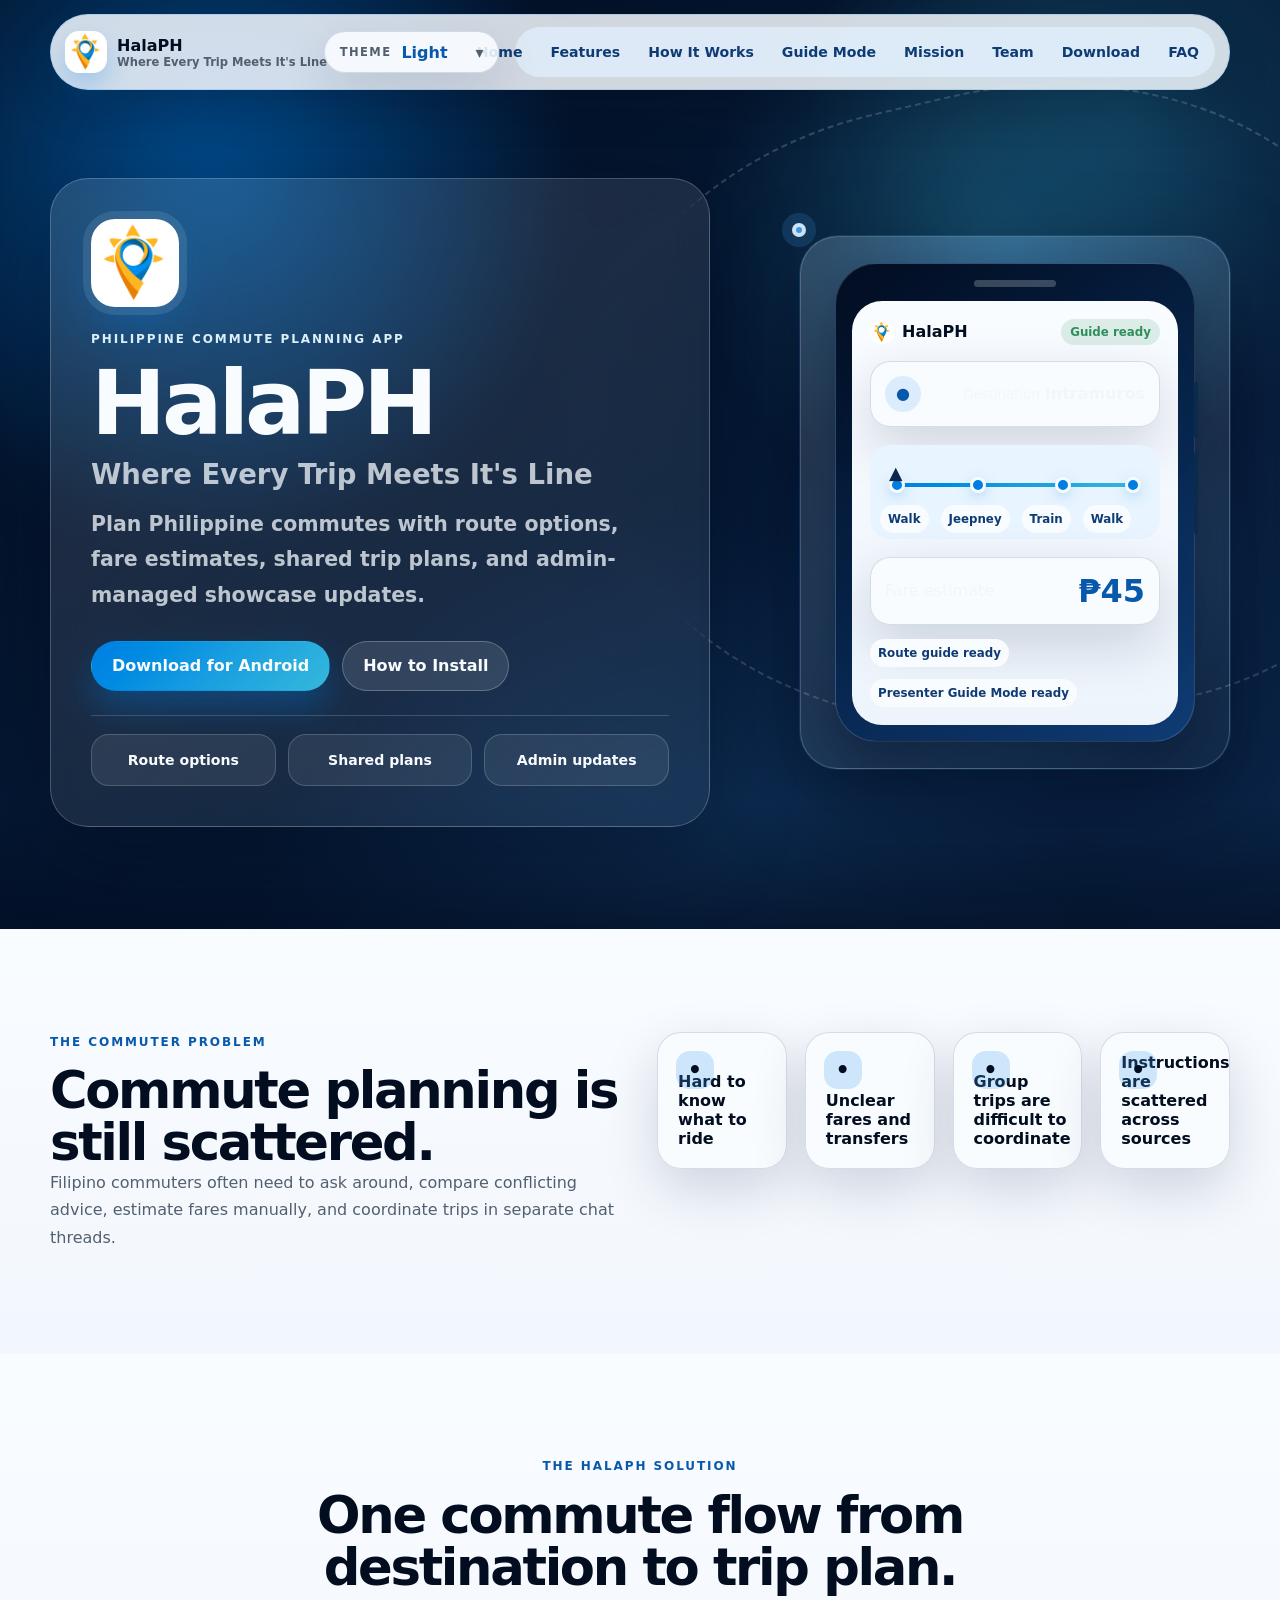
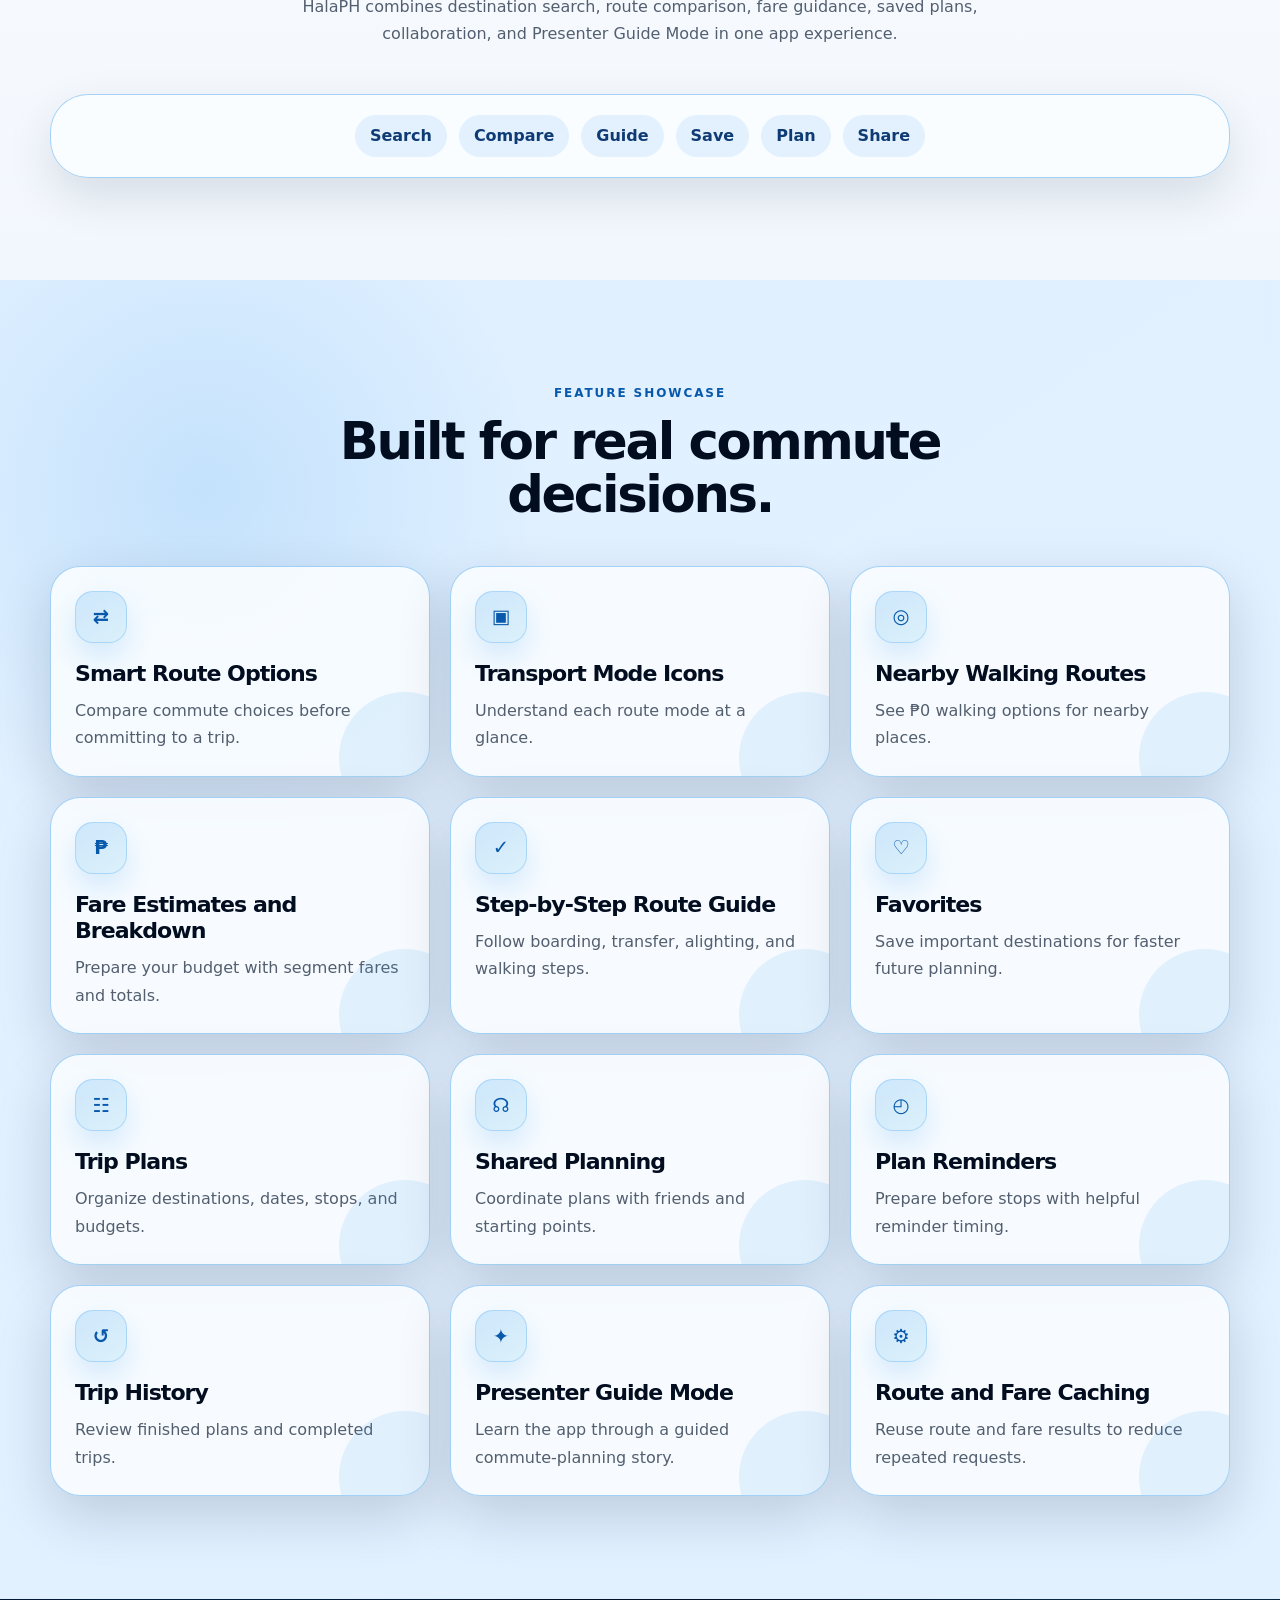
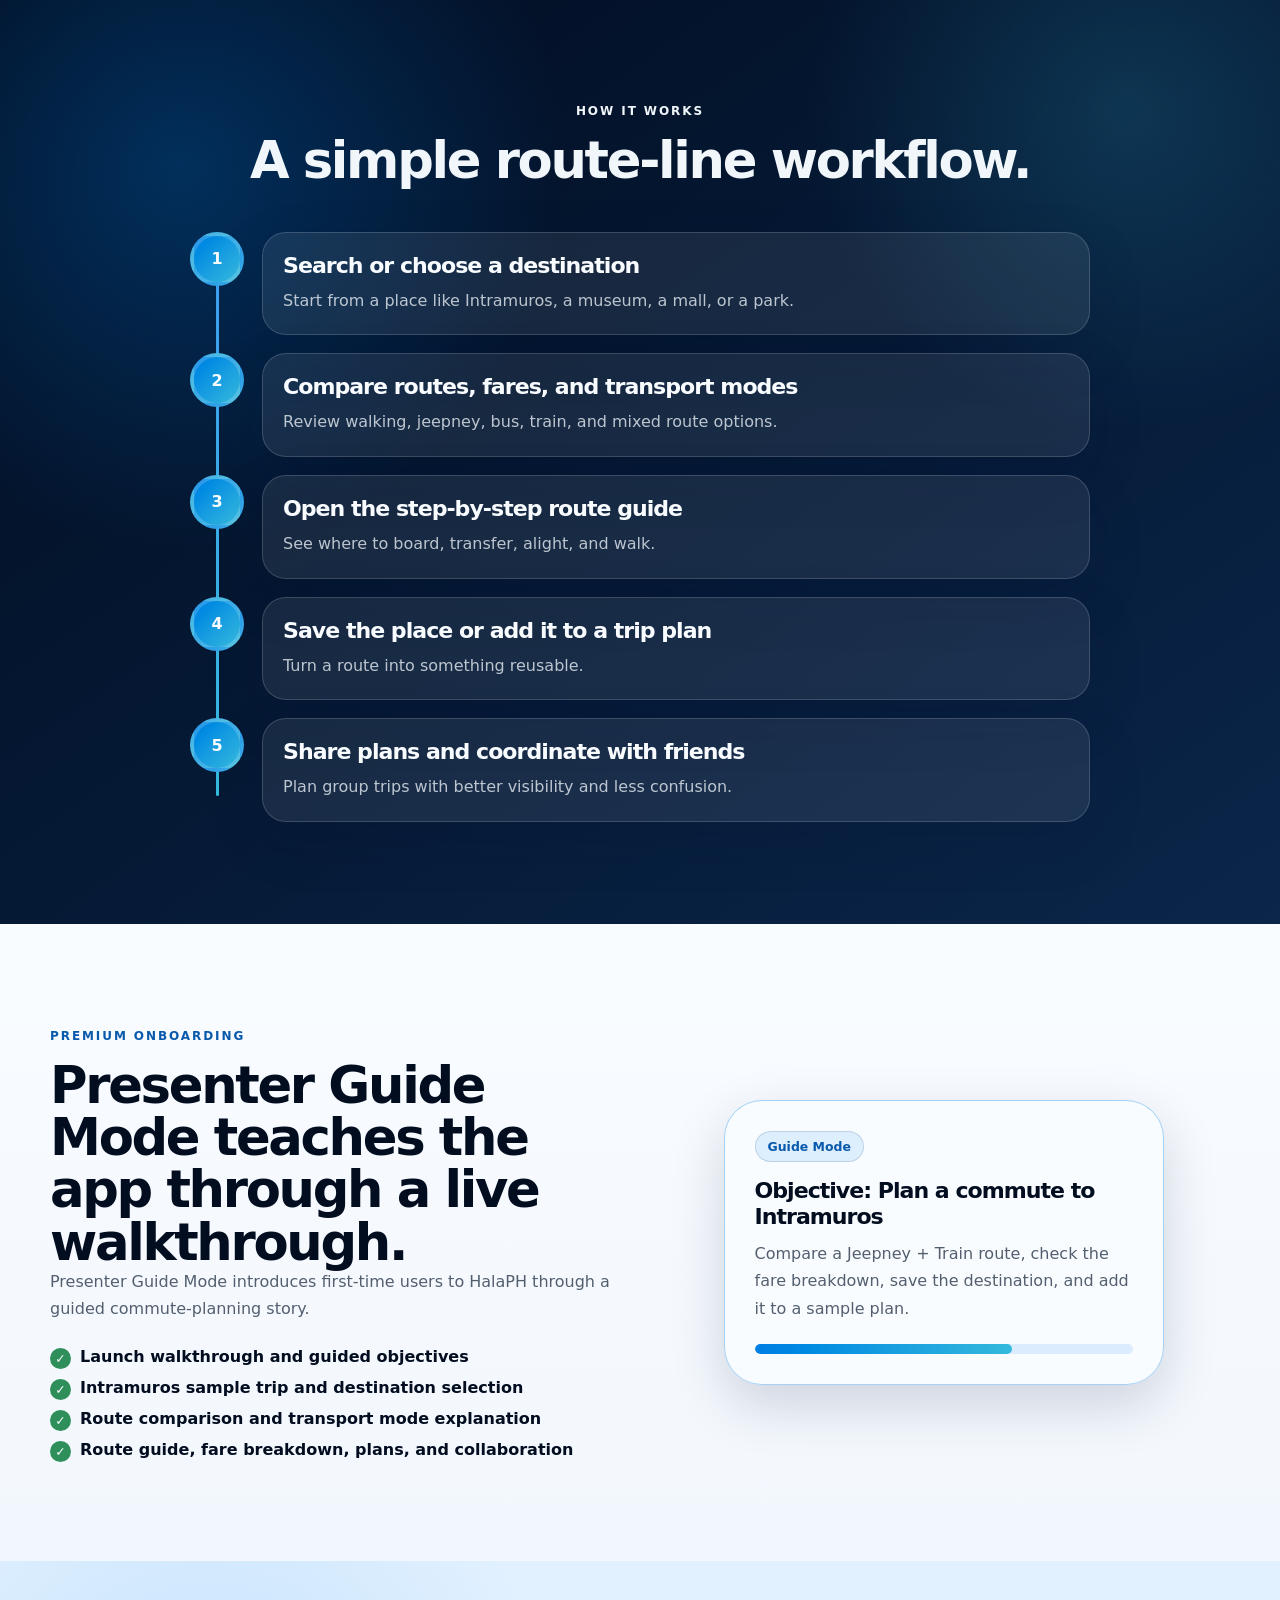
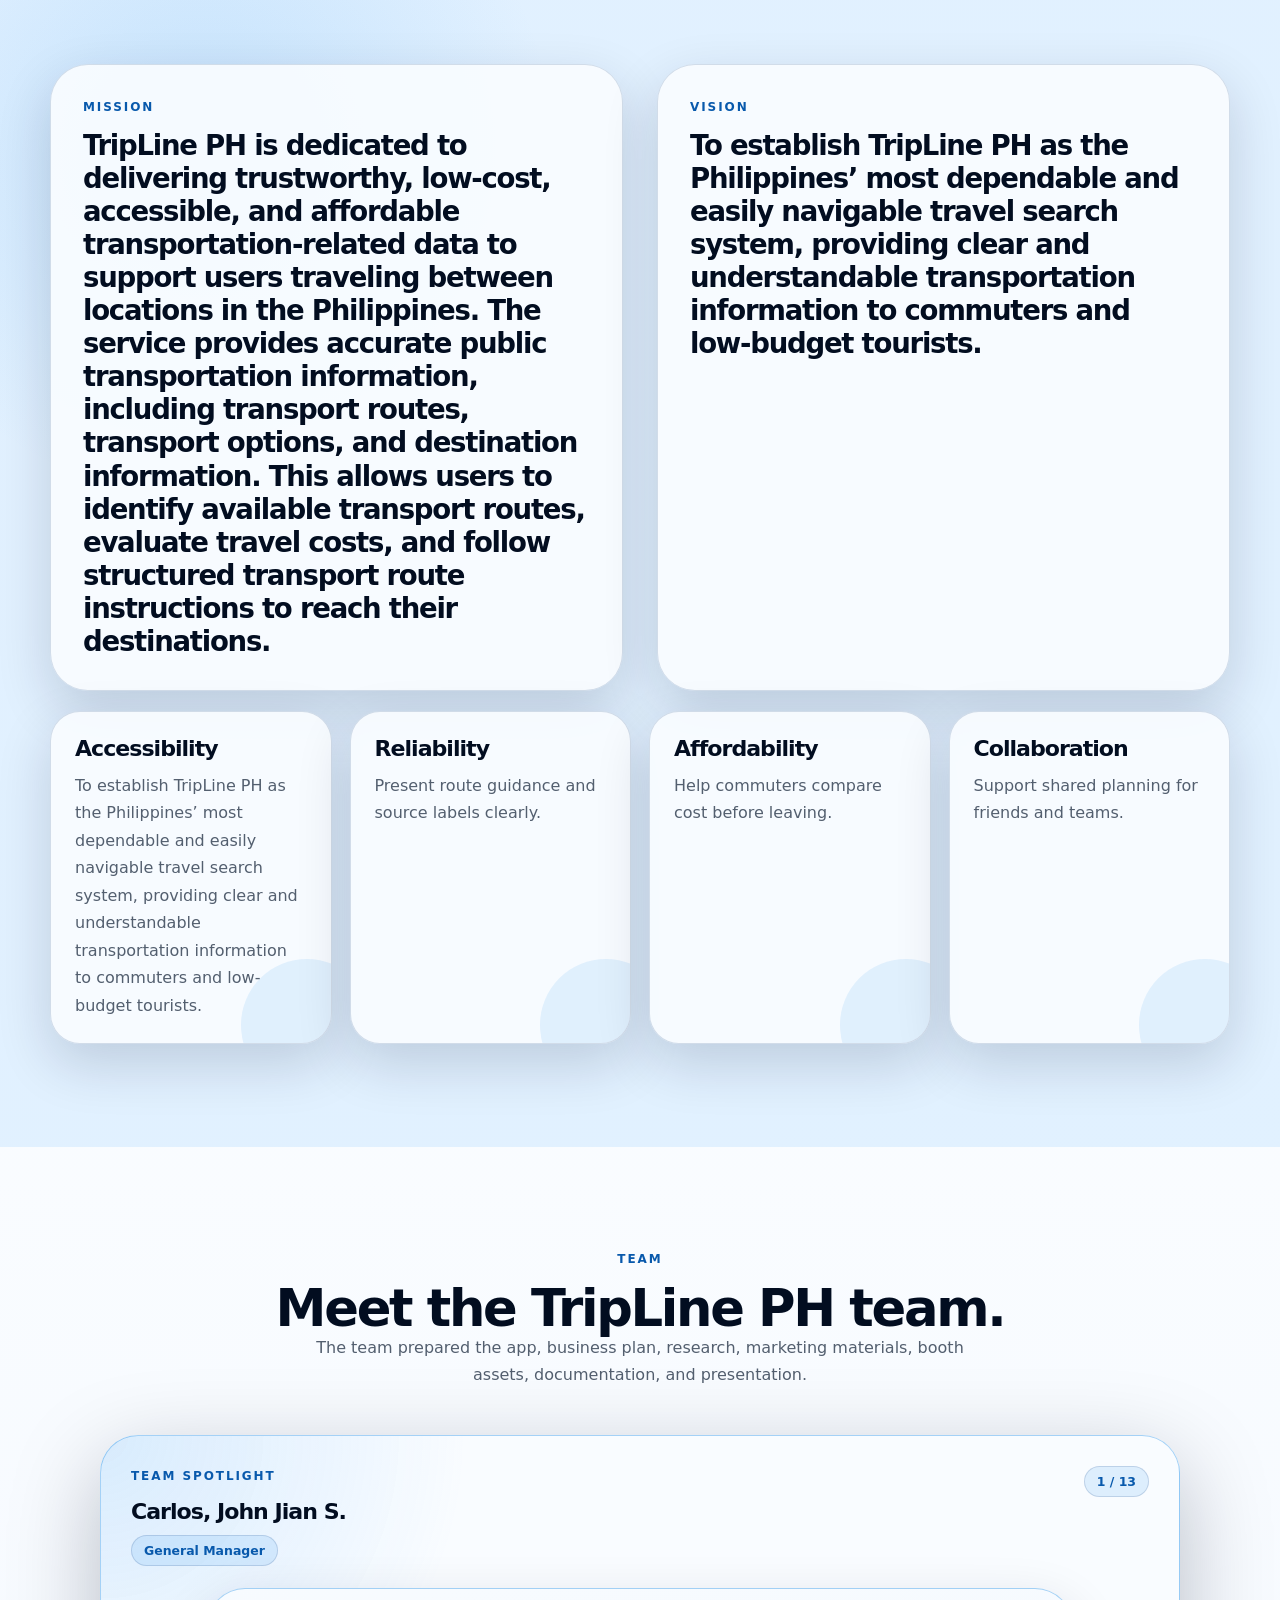
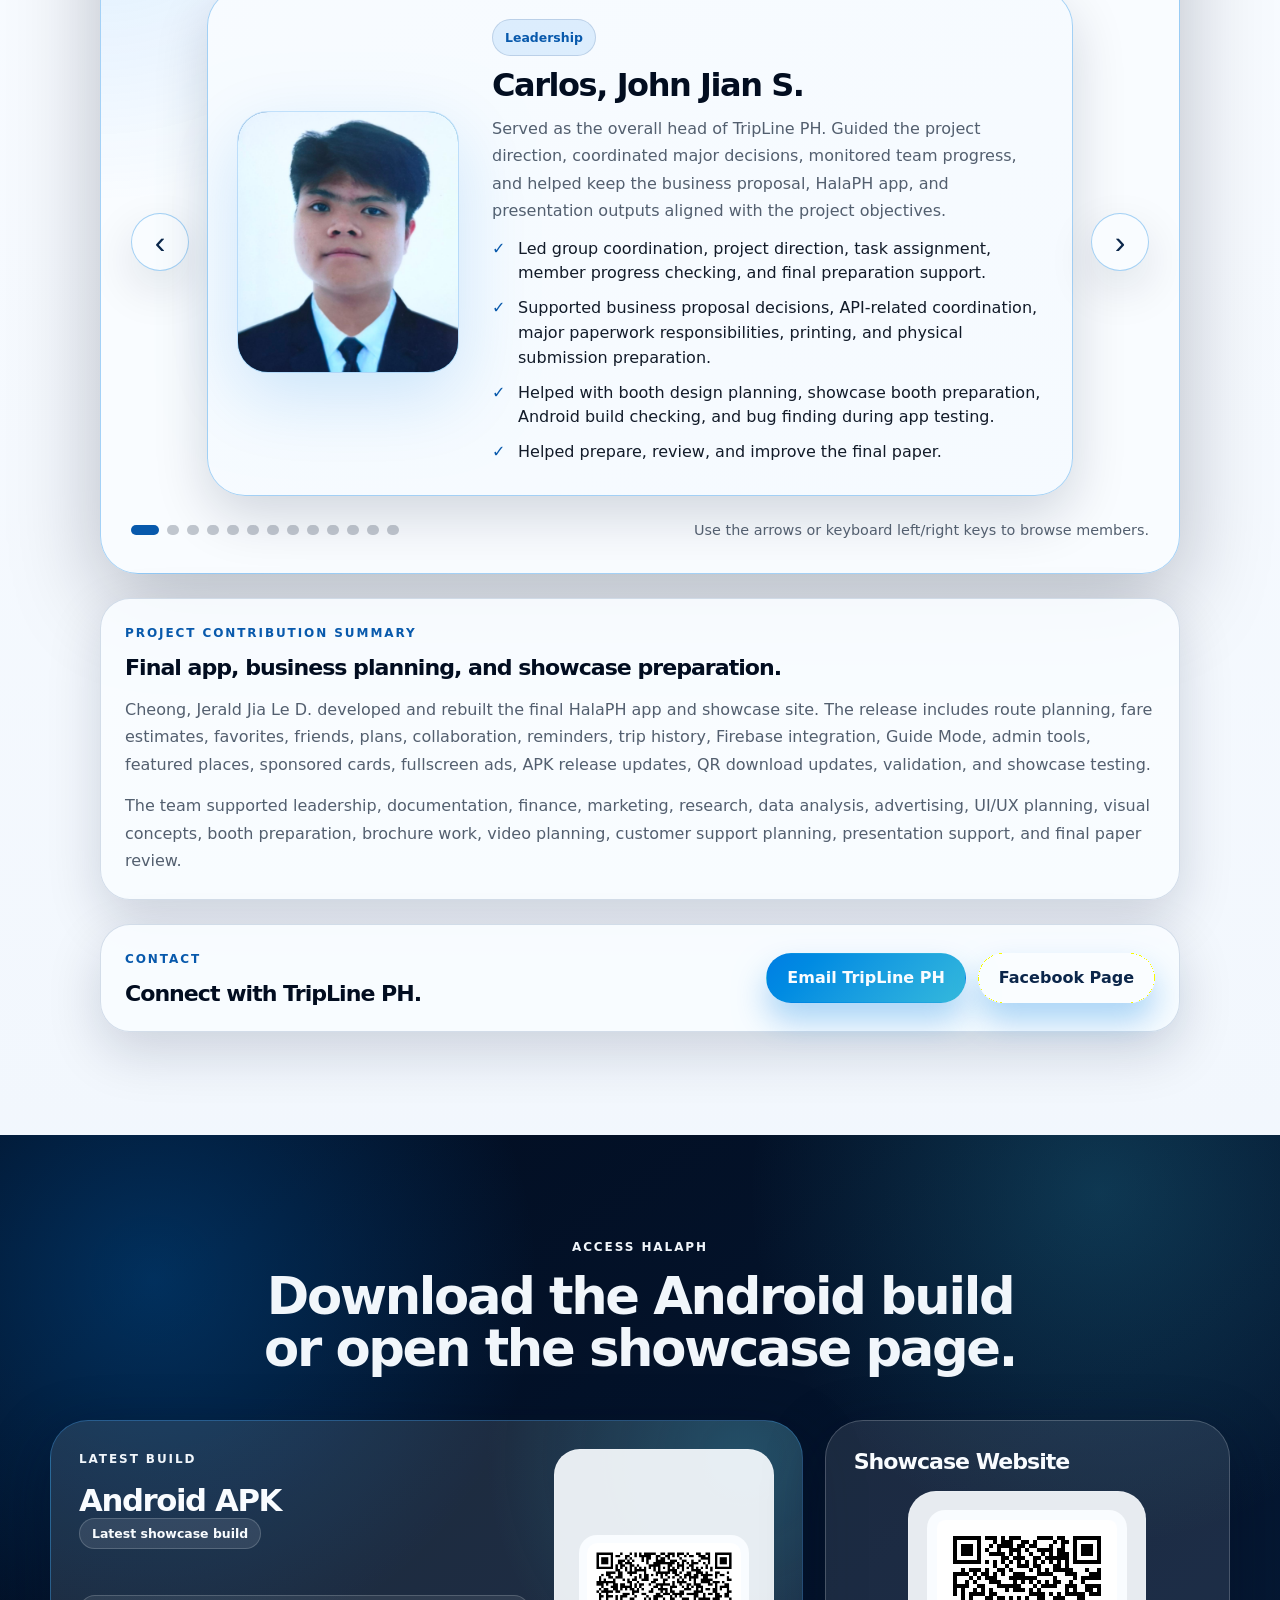
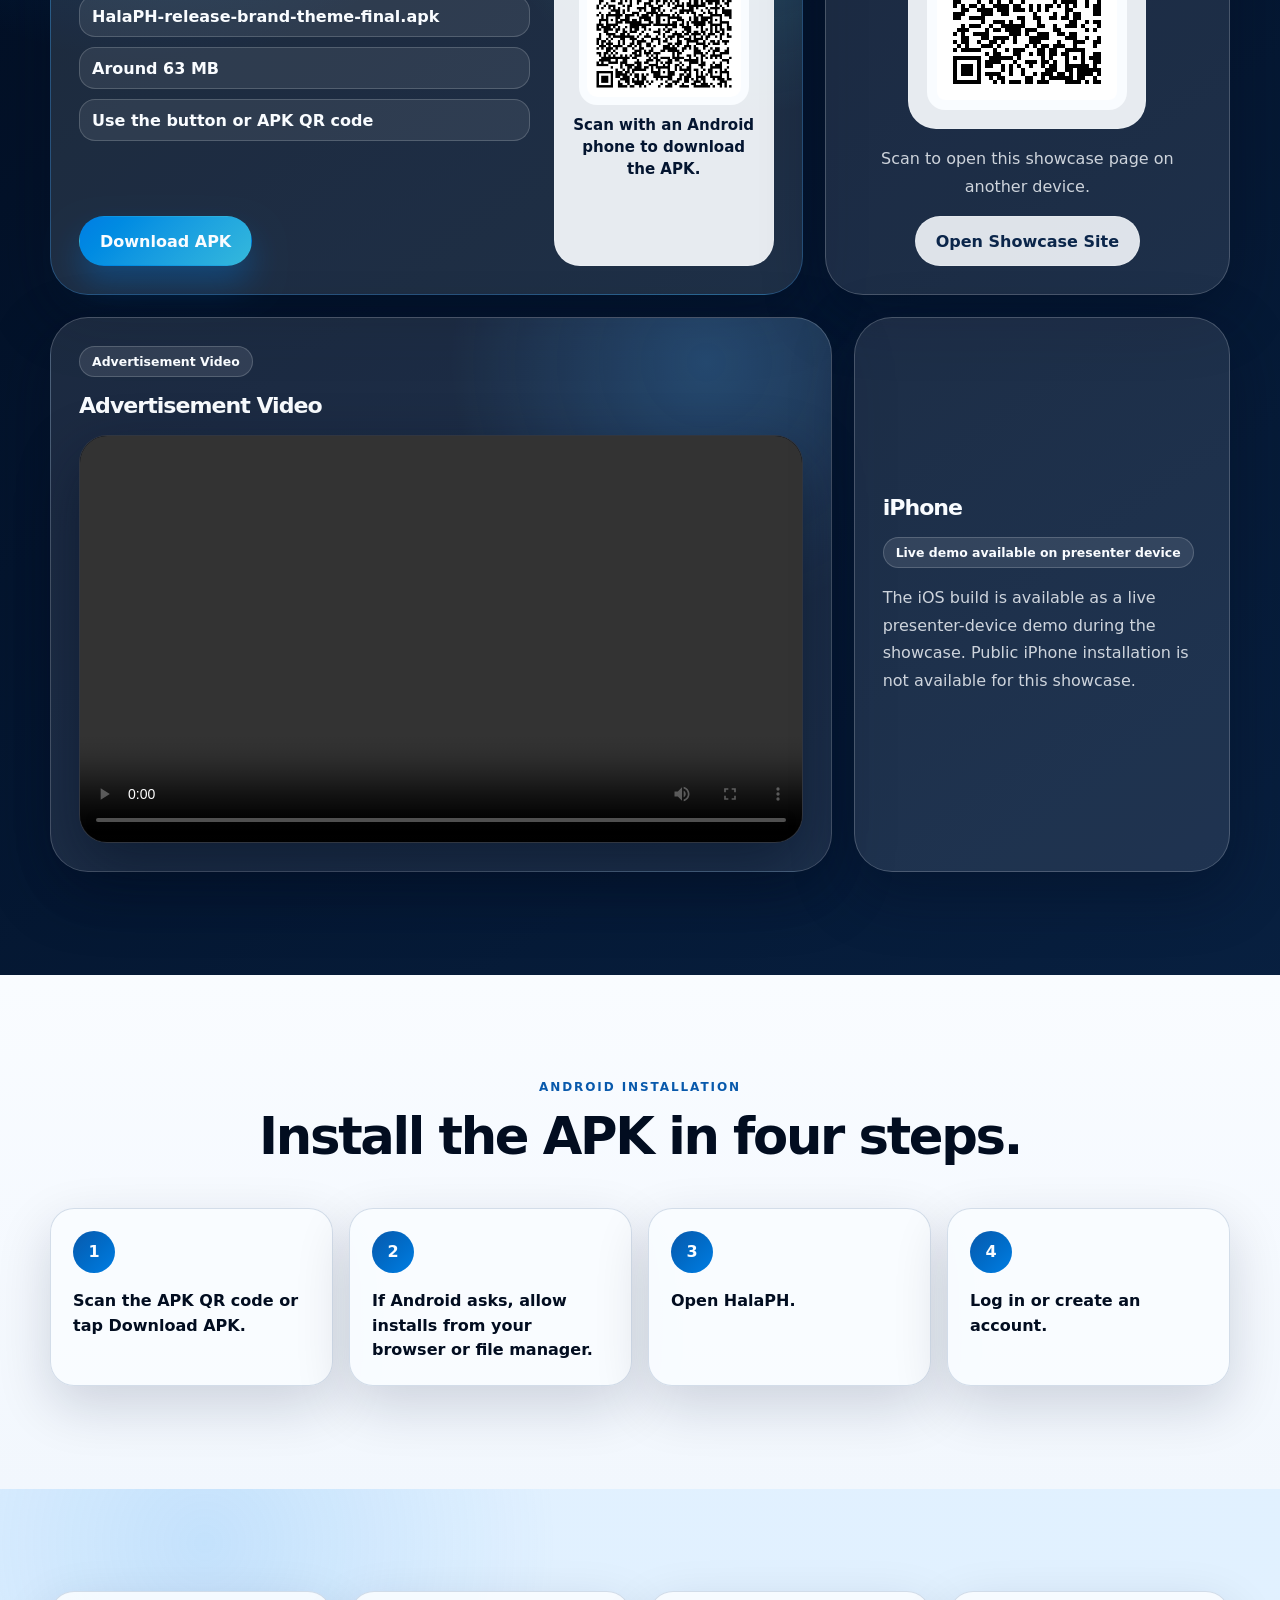
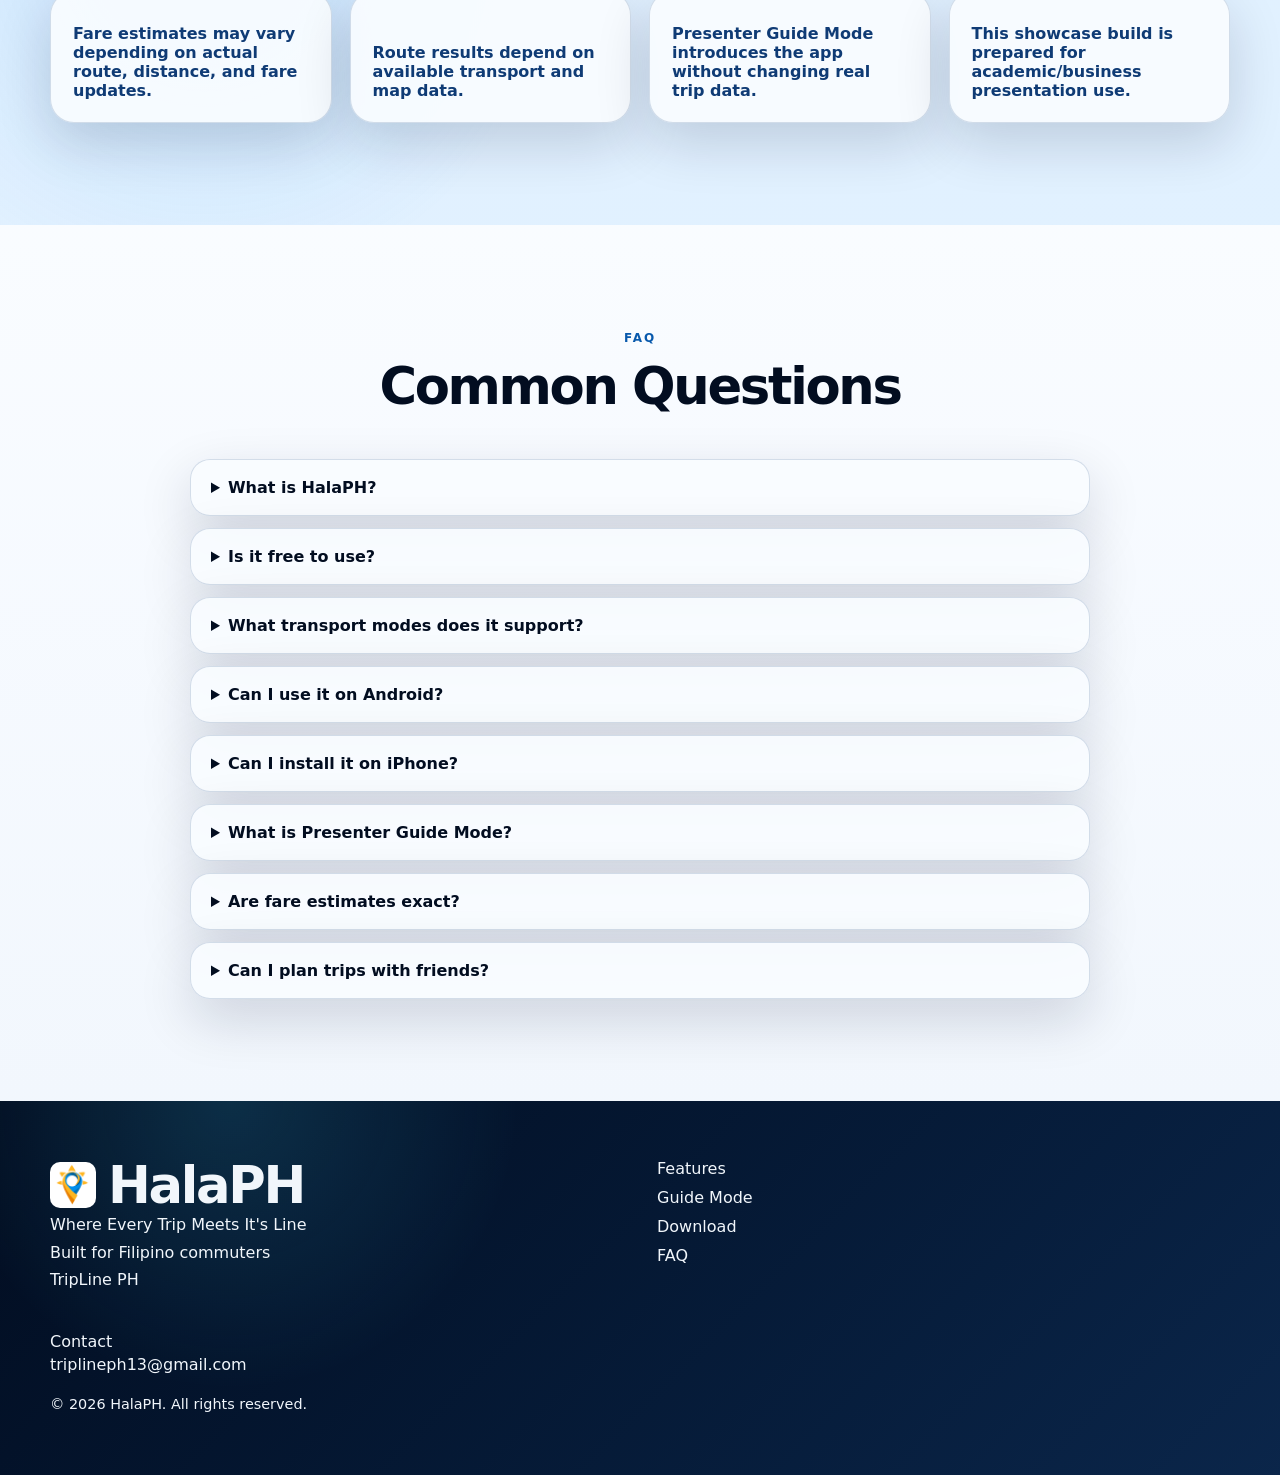
==== commit d1755e37: "Redesign showcase website with simplified themes" ====
--- a/index.html
+++ b/index.html
@@ -35,9 +35,9 @@
         </button>
         <div class="theme-panel" role="menu" aria-label="Theme options">
           <button class="theme-option" type="button" data-theme-option="light" aria-pressed="true" role="menuitem">Light</button>
-          <button class="theme-option" type="button" data-theme-option="dark" aria-pressed="false" role="menuitem">Dark</button>
+          <button hidden class="theme-option" type="button" data-theme-option="dark" aria-pressed="false" role="menuitem">Dark</button>
           <button class="theme-option" type="button" data-theme-option="burgundy" aria-pressed="false" role="menuitem">Burgundy</button>
-          <button class="theme-option" type="button" data-theme-option="navy" aria-pressed="false" role="menuitem">Navy</button>
+          <button hidden class="theme-option" type="button" data-theme-option="navy" aria-pressed="false" role="menuitem">Navy</button>
         </div>
       </div>
 
@@ -60,7 +60,7 @@
     </header>
 
     <main>
-      <section class="hero section" id="home">
+      <section class="hero section section-dark" id="home">
         <div class="hero-bg-route" aria-hidden="true">
           <span class="route-dot dot-one"></span>
           <span class="route-dot dot-two"></span>
@@ -94,7 +94,8 @@
           </div>
 
           <div class="phone-showcase reveal" aria-label="HalaPH app preview">
-            <div class="phone-frame">
+            <div class="device-showcase-card">
+              <div class="phone-frame">
               <div class="phone-speaker"></div>
               <div class="app-preview">
                 <div class="app-topbar">
@@ -135,12 +136,13 @@
                   <span>Presenter Guide Mode ready</span>
                 </div>
               </div>
-            </div>
-          </div>
-        </div>
-      </section>
-
-      <section class="section problem" id="problem">
+              </div>
+            </div>
+          </div>
+        </div>
+      </section>
+
+      <section class="section problem section-light" id="problem">
         <div class="section-inner two-column">
           <div class="reveal">
             <p class="eyebrow">The commuter problem</p>
@@ -160,7 +162,7 @@
         </div>
       </section>
 
-      <section class="section solution">
+      <section class="section solution section-light">
         <div class="section-inner">
           <div class="section-heading reveal">
             <p class="eyebrow">The HalaPH solution</p>
@@ -182,7 +184,7 @@
         </div>
       </section>
 
-      <section class="section" id="features">
+      <section class="section section-soft" id="features">
         <div class="section-inner">
           <div class="section-heading reveal">
             <p class="eyebrow">Feature showcase</p>
@@ -253,7 +255,7 @@
         </div>
       </section>
 
-      <section class="section" id="how-it-works">
+      <section class="section section-dark" id="how-it-works">
         <div class="section-inner">
           <div class="section-heading reveal">
             <p class="eyebrow">How it works</p>
@@ -299,7 +301,7 @@
         </div>
       </section>
 
-      <section class="section guide-mode" id="guide-mode">
+      <section class="section guide-mode section-light" id="guide-mode">
         <div class="section-inner guide-grid">
           <div class="reveal">
             <p class="eyebrow">Premium onboarding</p>
@@ -329,7 +331,7 @@
         </div>
       </section>
 
-      <section class="section mission" id="mission">
+      <section class="section mission section-soft" id="mission">
         <div class="section-inner">
           <div class="mission-grid">
             <article class="statement-card reveal">
@@ -376,7 +378,7 @@
         </div>
       </section>
 
-      <section class="section team-section" id="team">
+      <section class="section team-section section-light" id="team">
         <div class="container">
           <div class="section-heading reveal">
             <p class="eyebrow">Team</p>
@@ -404,7 +406,7 @@
 
               <article class="team-slide-card" aria-live="polite">
                 <div class="team-photo-wrap">
-                  <img id="team-photo" class="team-photo" alt="" loading="lazy" />
+                  <img id="team-photo" class="team-photo" alt="" loading="eager" />
                   <div id="team-initials" class="team-initials">JC</div>
                 </div>
 
@@ -467,14 +469,15 @@
       </section>
 
 
-      <section class="section download" id="download">
+      <section class="section download section-cta" id="download">
         <div class="section-inner">
           <div class="section-heading reveal">
             <p class="eyebrow">Access HalaPH</p>
             <h2>Download the Android build or open the showcase page.</h2>
           </div>
           <div class="download-grid">
-            <article class="download-card build-card reveal">
+            <div class="download-conversion-grid">
+              <article class="download-card build-card reveal">
               <div>
                 <p class="eyebrow">Latest Build</p>
                 <h3>Android APK</h3>
@@ -490,22 +493,33 @@
                 <p>Scan with an Android phone to download the APK.</p>
               </div>
               <a class="btn btn-primary" href="./downloads/HalaPH-release-sponsored-links-fullscreen-final.apk">Download APK</a>
-            </article>
-            <article class="download-card qr-card reveal">
-              <h3>Showcase Website</h3>
-              <div class="qr-placeholder" aria-label="Showcase website QR code"><img src="./assets/site_qr.png" alt="QR code to open the HalaPH showcase page" loading="lazy" /></div>
-              <p>Scan to open this showcase page on another device.</p>
-              <a class="btn btn-secondary" href="https://inarireq.github.io/HalaPh-Release/">Open Showcase Site</a>
-            </article>
-            <article class="download-card reveal" id="video-coming-soon">
-              <h3>Advertisement Video</h3>
-              <span class="ios-badge">Coming soon</span>
-              <p>
-                The advertisement video will be added once the final video link is ready.
-              </p>
-            </article>
-            <article class="download-card reveal">
-              <h3>iPhone</h3>
+              </article>
+              <article class="download-card qr-card reveal">
+                <h3>Showcase Website</h3>
+                <div class="qr-placeholder" aria-label="Showcase website QR code"><img src="./assets/site_qr.png" alt="QR code to open the HalaPH showcase page" loading="lazy" /></div>
+                <p>Scan to open this showcase page on another device.</p>
+                <a class="btn btn-secondary" href="https://inarireq.github.io/HalaPh-Release/">Open Showcase Site</a>
+              </article>
+            </div>
+            <div class="download-support-grid">
+              <article class="download-card cinema-card reveal" id="video-coming-soon">
+                <span class="video-label">Advertisement Video</span>
+                <h3>Advertisement Video</h3>
+              <span class="ios-badge"></span>
+              <div class="advertisement-video-frame">
+                <video
+                  class="advertisement-video-player"
+                  controls
+                  preload="metadata"
+                  playsinline
+                >
+                  <source src="./assets/videos/halaph-promo-video.mp4" type="video/mp4" />
+                  Your browser does not support the video tag.
+                </video>
+              </div>
+              </article>
+              <article class="download-card device-note-card reveal">
+                <h3>iPhone</h3>
               <span class="ios-badge">Live demo available on presenter device</span>
               <p>
                 The iOS build is available as a live presenter-device demo
@@ -517,7 +531,7 @@
         </div>
       </section>
 
-      <section class="section install-section" id="install-android">
+      <section class="section install-section section-light" id="install-android">
         <div class="section-inner">
           <div class="section-heading reveal">
             <p class="eyebrow">Android installation</p>
@@ -544,7 +558,7 @@
         </div>
       </section>
 
-      <section class="section trust">
+      <section class="section trust section-soft">
         <div class="section-inner trust-grid">
           <article class="trust-card reveal">Fare estimates may vary depending on actual route, distance, and fare updates.</article>
           <article class="trust-card reveal">Route results depend on available transport and map data.</article>
@@ -553,7 +567,7 @@
         </div>
       </section>
 
-      <section class="section" id="faq">
+      <section class="section section-light" id="faq">
         <div class="section-inner">
           <div class="section-heading reveal">
             <p class="eyebrow">FAQ</p>
--- a/styles.css
+++ b/styles.css
@@ -1,166 +1,116 @@
 :root {
   color-scheme: light;
-  --blue-950: #07172f;
-  --blue-900: #0b2550;
-  --blue-800: #113a78;
-  --blue-700: #1565c0;
-  --blue-600: #1976d2;
-  --blue-500: #2196f3;
-  --blue-100: #e9f4ff;
-  --blue-50: #f5fbff;
-  --cyan: #00a6d6;
-  --green: #18a058;
-  --amber: #f59e0b;
-  --ink: #0d1726;
-  --muted: #607089;
-  --line: #dbe8f7;
-  --surface: #ffffff;
-  --surface-rgb: 255, 255, 255;
-  --surface-high: #ffffff;
-  --surface-soft: #f6f9fd;
-  --page-background:
-    radial-gradient(circle at 12% 0%, rgba(33, 150, 243, 0.12), transparent 28rem),
-    linear-gradient(180deg, #ffffff 0%, #f7fbff 46%, #ffffff 100%);
-  --header-bg: rgba(255, 255, 255, 0.88);
-  --nav-text: #30445f;
-  --footer-bg: #07172f;
-  --footer-text: #d8e8fb;
-  --card-border: rgba(219, 232, 247, 0.92);
-  --soft-accent: rgba(33, 150, 243, 0.08);
-  --shadow: 0 24px 60px rgba(10, 32, 68, 0.14);
-  --shadow-soft: 0 14px 34px rgba(10, 32, 68, 0.1);
-  --text: var(--ink);
-  --border: var(--card-border);
-  --primary: var(--blue-700);
-  --primary-2: var(--cyan);
-  --secondary: var(--blue-500);
-  --shadow-sm: var(--shadow-soft);
-  --shadow-md: var(--shadow);
-  --shadow-lg: var(--shadow);
-  --radius-lg: 28px;
-  --radius-md: 20px;
-  --radius-sm: 14px;
+  --navy-975: oklch(0.16 0.046 257);
+  --navy-950: oklch(0.2 0.058 257);
+  --navy-900: oklch(0.27 0.075 257);
+  --navy-800: oklch(0.36 0.11 257);
+  --navy-700: oklch(0.47 0.15 255);
+  --blue-600: oklch(0.59 0.18 252);
+  --blue-500: oklch(0.68 0.15 248);
+  --cyan-500: oklch(0.73 0.12 220);
+  --ink: oklch(0.22 0.03 258);
+  --muted: oklch(0.48 0.03 257);
+  --paper: oklch(0.99 0.006 257);
+  --paper-soft: oklch(0.965 0.012 252);
+  --mist: oklch(0.95 0.026 248);
+  --mist-deep: oklch(0.92 0.045 248);
+  --line: color-mix(in oklab, var(--navy-800) 16%, transparent);
+  --line-strong: color-mix(in oklab, var(--blue-600) 34%, transparent);
+  --surface-rgb: 250, 252, 255;
+  --success: oklch(0.58 0.12 156);
+  --warning: oklch(0.67 0.13 77);
+  --radius-xl: 38px;
+  --radius-lg: 30px;
+  --radius-md: 24px;
+  --radius-sm: 18px;
   --max-width: 1180px;
+  --page-gutter: clamp(18px, 4vw, 48px);
+  --nav-offset: clamp(104px, 10vw, 128px);
+  --shadow-soft: 0 18px 48px color-mix(in oklab, var(--navy-950) 12%, transparent);
+  --shadow-card: 0 20px 54px color-mix(in oklab, var(--navy-950) 16%, transparent);
+  --shadow-strong: 0 28px 90px color-mix(in oklab, var(--navy-975) 26%, transparent);
+  --shadow-glow: 0 0 0 1px color-mix(in oklab, var(--blue-500) 26%, transparent), 0 24px 70px color-mix(in oklab, var(--blue-600) 18%, transparent);
+  --ease-out: cubic-bezier(0.22, 1, 0.36, 1);
+  --page-background: var(--paper);
 }
 
 :root[data-theme="dark"] {
   color-scheme: dark;
-  --blue-950: #eef6ff;
-  --blue-900: #cfe7ff;
-  --blue-800: #a8d4ff;
-  --blue-700: #60b6ff;
-  --blue-600: #3b9df2;
-  --blue-500: #76c7ff;
-  --blue-100: #153456;
-  --blue-50: #0d223d;
-  --cyan: #42d9ff;
-  --green: #4ade80;
-  --amber: #fbbf24;
-  --ink: #f4f8ff;
-  --muted: #b8c7dc;
-  --line: #263d5d;
-  --surface: #101c2e;
-  --surface-rgb: 16, 28, 46;
-  --surface-high: #15263d;
-  --surface-soft: #0d1a2c;
-  --page-background:
-    radial-gradient(circle at 15% 0%, rgba(66, 217, 255, 0.12), transparent 28rem),
-    linear-gradient(180deg, #061223 0%, #0b1628 50%, #081120 100%);
-  --header-bg: rgba(13, 26, 44, 0.9);
-  --nav-text: #dbeafe;
-  --footer-bg: #040b16;
-  --footer-text: #dbeafe;
-  --card-border: rgba(92, 124, 164, 0.36);
-  --soft-accent: rgba(96, 182, 255, 0.12);
-  --shadow: 0 24px 70px rgba(0, 0, 0, 0.38);
-  --shadow-soft: 0 14px 34px rgba(0, 0, 0, 0.28);
+  --ink: oklch(0.95 0.01 252);
+  --muted: oklch(0.77 0.018 252);
+  --paper: oklch(0.19 0.03 257);
+  --paper-soft: oklch(0.23 0.034 257);
+  --mist: oklch(0.26 0.045 255);
+  --mist-deep: oklch(0.3 0.055 255);
+  --line: color-mix(in oklab, var(--blue-500) 22%, transparent);
+  --surface-rgb: 22, 33, 52;
+  --page-background: oklch(0.18 0.03 257);
 }
 
 :root[data-theme="burgundy"] {
-  color-scheme: light;
-  --blue-950: #2f0715;
-  --blue-900: #4a0d21;
-  --blue-800: #721331;
-  --blue-700: #9f1744;
-  --blue-600: #be1e55;
-  --blue-500: #db3f72;
-  --blue-100: #fde8ef;
-  --blue-50: #fff7fa;
-  --cyan: #d69a2d;
-  --green: #148a53;
-  --amber: #d97706;
-  --ink: #241019;
-  --muted: #705260;
-  --line: #efd5dd;
-  --surface: #fffafb;
-  --surface-rgb: 255, 250, 251;
-  --surface-high: #ffffff;
-  --surface-soft: #fff2f6;
-  --page-background:
-    radial-gradient(circle at 12% 0%, rgba(159, 23, 68, 0.12), transparent 28rem),
-    linear-gradient(180deg, #fffafb 0%, #fff2f6 46%, #ffffff 100%);
-  --header-bg: rgba(255, 250, 251, 0.9);
-  --nav-text: #5d2036;
-  --footer-bg: #2f0715;
-  --footer-text: #ffe4ec;
-  --card-border: rgba(159, 23, 68, 0.18);
-  --soft-accent: rgba(159, 23, 68, 0.08);
-  --shadow: 0 24px 60px rgba(80, 9, 35, 0.16);
-  --shadow-soft: 0 14px 34px rgba(80, 9, 35, 0.1);
+  --navy-975: oklch(0.19 0.055 12);
+  --navy-950: oklch(0.23 0.07 12);
+  --navy-900: oklch(0.31 0.09 12);
+  --navy-800: oklch(0.42 0.13 12);
+  --navy-700: oklch(0.52 0.16 12);
+  --blue-600: oklch(0.6 0.18 10);
+  --blue-500: oklch(0.69 0.14 10);
+  --cyan-500: oklch(0.74 0.11 73);
+  --ink: oklch(0.22 0.035 12);
+  --muted: oklch(0.48 0.03 12);
+  --paper: oklch(0.99 0.008 12);
+  --paper-soft: oklch(0.97 0.016 12);
+  --mist: oklch(0.95 0.024 12);
+  --mist-deep: oklch(0.92 0.04 12);
+  --line: color-mix(in oklab, var(--navy-800) 18%, transparent);
 }
 
 :root[data-theme="navy"] {
-  color-scheme: light;
-  --blue-950: #06162f;
-  --blue-900: #0b2348;
-  --blue-800: #12356a;
-  --blue-700: #1e4f9a;
-  --blue-600: #2f65b6;
-  --blue-500: #477ed0;
-  --blue-100: #e8f0fb;
-  --blue-50: #f5f8fe;
-  --cyan: #0f9aa8;
-  --green: #16835a;
-  --amber: #b7791f;
-  --ink: #071426;
-  --muted: #52657f;
-  --line: #d4e0ee;
-  --surface: #ffffff;
-  --surface-rgb: 255, 255, 255;
-  --surface-high: #ffffff;
-  --surface-soft: #f4f7fb;
-  --page-background:
-    radial-gradient(circle at 12% 0%, rgba(30, 79, 154, 0.13), transparent 28rem),
-    linear-gradient(180deg, #ffffff 0%, #f3f7fc 46%, #ffffff 100%);
-  --header-bg: rgba(255, 255, 255, 0.9);
-  --nav-text: #16345d;
-  --footer-bg: #06162f;
-  --footer-text: #dbeafe;
-  --card-border: rgba(30, 79, 154, 0.18);
-  --soft-accent: rgba(30, 79, 154, 0.08);
-  --shadow: 0 24px 60px rgba(6, 22, 47, 0.16);
-  --shadow-soft: 0 14px 34px rgba(6, 22, 47, 0.1);
-}
-
-* {
+  --navy-975: oklch(0.16 0.046 257);
+  --navy-950: oklch(0.2 0.058 257);
+  --navy-900: oklch(0.27 0.075 257);
+  --navy-800: oklch(0.36 0.11 257);
+  --navy-700: oklch(0.47 0.15 255);
+  --blue-600: oklch(0.59 0.18 252);
+  --blue-500: oklch(0.68 0.15 248);
+  --cyan-500: oklch(0.73 0.12 220);
+  --paper: oklch(0.99 0.006 257);
+  --paper-soft: oklch(0.965 0.012 252);
+  --mist: oklch(0.95 0.026 248);
+  --mist-deep: oklch(0.92 0.045 248);
+}
+
+*,
+*::before,
+*::after {
   box-sizing: border-box;
 }
 
 html {
+  overflow-x: clip;
   scroll-behavior: smooth;
+  scroll-padding-top: var(--nav-offset);
 }
 
 body {
   margin: 0;
-  font-family:
-    Inter, ui-sans-serif, system-ui, -apple-system, BlinkMacSystemFont, "Segoe UI",
-    sans-serif;
+  min-width: 320px;
+  overflow-x: clip;
   color: var(--ink);
   background: var(--page-background);
+  font-family: Inter, ui-sans-serif, system-ui, -apple-system, BlinkMacSystemFont, "Segoe UI", sans-serif;
 }
 
 body.nav-open {
   overflow: hidden;
+}
+
+main {
+  width: 100%;
+}
+
+img {
+  max-width: 100%;
 }
 
 a {
@@ -169,26 +119,155 @@
 }
 
 p {
+  margin: 0;
   color: var(--muted);
-  line-height: 1.7;
+  line-height: 1.72;
+}
+
+h1,
+h2,
+h3,
+h4 {
+  margin: 0;
+  color: var(--navy-975);
+  letter-spacing: -0.045em;
+}
+
+h1 {
+  font-size: clamp(3rem, 7vw, 5.6rem);
+  line-height: 0.92;
+}
+
+h2 {
+  font-size: clamp(1.95rem, 4vw, 3.35rem);
+  line-height: 1.02;
+}
+
+h3 {
+  font-size: clamp(1.12rem, 1.8vw, 1.38rem);
+  line-height: 1.18;
+}
+
+h4 {
+  font-size: clamp(1.4rem, 2.5vw, 2.1rem);
+  line-height: 1.08;
+}
+
+button,
+a {
+  -webkit-tap-highlight-color: transparent;
+}
+
+:focus-visible {
+  outline: 3px solid color-mix(in oklab, var(--blue-600) 46%, transparent);
+  outline-offset: 3px;
+}
+
+.section,
+section {
+  position: relative;
+  scroll-margin-top: var(--nav-offset);
+}
+
+.section {
+  padding-block: clamp(74px, 8vw, 112px);
+}
+
+.section-inner,
+.container {
+  width: min(calc(100% - (var(--page-gutter) * 2)), var(--max-width));
+  margin-inline: auto;
+}
+
+.section-heading {
+  max-width: 820px;
+  margin: 0 auto clamp(28px, 4vw, 46px);
+  text-align: center;
+}
+
+.section-heading p {
+  max-width: 68ch;
+  margin-inline: auto;
+}
+
+.eyebrow {
+  margin-bottom: 12px;
+  color: var(--navy-700);
+  font-size: 0.75rem;
+  font-weight: 900;
+  letter-spacing: 0.16em;
+  text-transform: uppercase;
+}
+
+.section-dark {
+  color: oklch(0.97 0.008 252);
+  background:
+    radial-gradient(circle at 14% 18%, color-mix(in oklab, var(--blue-600) 28%, transparent), transparent 24rem),
+    radial-gradient(circle at 88% 12%, color-mix(in oklab, var(--cyan-500) 18%, transparent), transparent 20rem),
+    linear-gradient(145deg, var(--navy-975), var(--navy-900));
+}
+
+.section-dark h2,
+.section-dark h3,
+.section-dark h4,
+.section-dark p,
+.section-dark .eyebrow {
+  color: oklch(0.97 0.008 252);
+}
+
+.section-dark p {
+  color: color-mix(in oklab, oklch(0.97 0.008 252) 76%, transparent);
+}
+
+.section-light {
+  background:
+    linear-gradient(180deg, var(--paper), color-mix(in oklab, var(--paper-soft) 64%, var(--paper)));
+}
+
+.section-soft {
+  background:
+    radial-gradient(circle at 16% 16%, color-mix(in oklab, var(--blue-500) 18%, transparent), transparent 22rem),
+    linear-gradient(145deg, var(--mist), color-mix(in oklab, var(--mist-deep) 56%, var(--paper)));
+}
+
+.section-cta {
+  color: oklch(0.97 0.008 252);
+  background:
+    radial-gradient(circle at 12% 10%, color-mix(in oklab, var(--blue-600) 30%, transparent), transparent 24rem),
+    radial-gradient(circle at 86% 4%, color-mix(in oklab, var(--cyan-500) 22%, transparent), transparent 22rem),
+    linear-gradient(145deg, var(--navy-975), color-mix(in oklab, var(--navy-900) 76%, var(--navy-975)));
+}
+
+.section-cta h2,
+.section-cta h3,
+.section-cta p,
+.section-cta .eyebrow {
+  color: oklch(0.97 0.008 252);
+}
+
+.section-cta p {
+  color: color-mix(in oklab, oklch(0.97 0.008 252) 78%, transparent);
 }
 
 .site-header {
-  position: sticky;
-  top: 0;
+  position: fixed;
+  top: 14px;
+  left: 50%;
   z-index: 50;
   display: flex;
   align-items: center;
   justify-content: space-between;
-  gap: 24px;
+  gap: 16px;
   width: min(calc(100% - 28px), var(--max-width));
-  margin: 14px auto 0;
+  margin: 0;
   padding: 12px 14px;
-  border: 1px solid rgba(219, 232, 247, 0.86);
+  border: 1px solid color-mix(in oklab, var(--blue-500) 24%, transparent);
   border-radius: 999px;
-  background: var(--header-bg);
-  box-shadow: var(--shadow-soft);
-  backdrop-filter: blur(18px);
+  background: color-mix(in oklab, var(--paper) 84%, transparent);
+  box-shadow: 0 18px 44px color-mix(in oklab, var(--navy-975) 16%, transparent);
+  transform: translateX(-50%);
+  backdrop-filter: blur(18px) saturate(140%);
+  -webkit-backdrop-filter: blur(18px) saturate(140%);
 }
 
 .brand {
@@ -203,8 +282,8 @@
   height: 42px;
   flex: 0 0 auto;
   border-radius: 14px;
-  box-shadow: 0 12px 24px rgba(21, 101, 192, 0.28);
   object-fit: cover;
+  box-shadow: 0 12px 26px color-mix(in oklab, var(--blue-600) 24%, transparent);
 }
 
 .brand strong,
@@ -212,230 +291,337 @@
   display: block;
 }
 
+.brand strong {
+  color: var(--navy-975);
+}
+
 .brand small {
-  max-width: 230px;
+  max-width: 220px;
   overflow: hidden;
   color: var(--muted);
   font-size: 0.72rem;
-  font-weight: 750;
+  font-weight: 800;
   text-overflow: ellipsis;
   white-space: nowrap;
 }
 
-.nav-links {
+.theme-picker {
+  position: relative;
+  z-index: 60;
+  display: inline-flex;
+  align-items: center;
+}
+
+.theme-trigger {
+  display: inline-flex;
+  align-items: center;
+  justify-content: center;
+  gap: 10px;
+  min-height: 42px;
+  padding: 0 15px;
+  border: 1px solid var(--line);
+  border-radius: 999px;
+  color: var(--ink);
+  background: color-mix(in oklab, var(--paper) 88%, transparent);
+  box-shadow: var(--shadow-soft);
+  cursor: pointer;
+  font: inherit;
+  font-weight: 850;
+}
+
+.theme-trigger-label {
+  color: var(--muted);
+  font-size: 0.72rem;
+  letter-spacing: 0.12em;
+  text-transform: uppercase;
+}
+
+.theme-trigger-value {
+  min-width: 64px;
+  color: var(--navy-700);
+  text-align: left;
+}
+
+.theme-trigger-icon {
+  color: var(--muted);
+  transition: transform 180ms var(--ease-out);
+}
+
+.theme-picker.is-open .theme-trigger-icon {
+  transform: rotate(180deg);
+}
+
+.theme-panel {
+  position: absolute;
+  top: calc(100% + 10px);
+  right: 0;
+  display: grid;
+  width: 220px;
+  padding: 8px;
+  border: 1px solid var(--line);
+  border-radius: 20px;
+  background: color-mix(in oklab, var(--paper) 94%, transparent);
+  box-shadow: var(--shadow-card);
+  opacity: 0;
+  visibility: hidden;
+  pointer-events: none;
+  transform: translateY(-8px) scale(0.98);
+  transition: opacity 180ms var(--ease-out), transform 180ms var(--ease-out), visibility 180ms var(--ease-out);
+}
+
+.theme-picker.is-open .theme-panel {
+  opacity: 1;
+  visibility: visible;
+  pointer-events: auto;
+  transform: translateY(0) scale(1);
+}
+
+.theme-option {
   display: flex;
   align-items: center;
-  gap: 4px;
-}
-
-.nav-links a {
-  padding: 10px 12px;
-  border-radius: 999px;
-  color: var(--nav-text);
-  font-size: 0.9rem;
-  font-weight: 850;
-}
-
-.nav-links a:hover {
-  color: var(--blue-700);
-  background: var(--blue-100);
-}
-
-.nav-toggle {
-  display: none;
-  width: 44px;
-  height: 44px;
+  width: 100%;
+  min-height: 42px;
+  padding: 0 14px;
   border: 0;
-  border-radius: 999px;
-  background: var(--blue-100);
-}
-
-.theme-switcher {
-  display: inline-flex;
-  align-items: center;
-  gap: 4px;
-  padding: 4px;
-  border: 1px solid var(--line);
-  border-radius: 999px;
-  background: rgba(var(--surface-rgb), 0.72);
-}
-
-.theme-option {
-  min-height: 34px;
-  padding: 0 10px;
-  border: 0;
-  border-radius: 999px;
+  border-radius: 14px;
   color: var(--muted);
   background: transparent;
   cursor: pointer;
   font: inherit;
-  font-size: 0.78rem;
-  font-weight: 900;
+  font-size: 0.84rem;
+  font-weight: 800;
 }
 
 .theme-option:hover,
+.theme-option:focus-visible {
+  color: var(--ink);
+  background: var(--mist);
+}
+
 .theme-option[aria-pressed="true"] {
-  color: #fff;
-  background: linear-gradient(135deg, var(--blue-700), var(--cyan));
-  box-shadow: 0 8px 18px rgba(21, 101, 192, 0.18);
+  color: oklch(0.98 0.008 252);
+  background: linear-gradient(135deg, var(--navy-700), var(--blue-600));
+}
+
+.nav-links {
+  display: flex;
+  align-items: center;
+  justify-content: flex-end;
+  gap: 4px;
+  min-width: 0;
+  padding: 4px;
+  border-radius: 999px;
+  background: color-mix(in oklab, var(--mist) 72%, transparent);
+}
+
+.nav-links a {
+  min-height: 42px;
+  display: inline-flex;
+  align-items: center;
+  justify-content: center;
+  padding: 0 12px;
+  border-radius: 999px;
+  color: var(--navy-800);
+  font-size: 0.88rem;
+  font-weight: 850;
+  white-space: nowrap;
+}
+
+.nav-links a:hover,
+.nav-links a:focus-visible,
+.nav-links a:active {
+  color: var(--navy-700);
+  background: color-mix(in oklab, var(--paper) 82%, transparent);
+}
+
+.nav-toggle {
+  display: none;
+  width: 46px;
+  height: 46px;
+  border: 1px solid color-mix(in oklab, var(--blue-500) 24%, transparent);
+  border-radius: 16px;
+  background: color-mix(in oklab, var(--navy-900) 88%, transparent);
+  cursor: pointer;
 }
 
 .nav-toggle span {
   display: block;
-  width: 19px;
+  width: 18px;
   height: 2px;
   margin: 4px auto;
   border-radius: 999px;
-  background: var(--blue-700);
-}
-
-.section {
+  background: oklch(0.98 0.008 252);
+  transition: opacity 180ms var(--ease-out), transform 180ms var(--ease-out);
+}
+
+body.nav-open .nav-toggle span:nth-child(1) {
+  transform: translateY(6px) rotate(45deg);
+}
+
+body.nav-open .nav-toggle span:nth-child(2) {
+  opacity: 0;
+}
+
+body.nav-open .nav-toggle span:nth-child(3) {
+  transform: translateY(-6px) rotate(-45deg);
+}
+
+.hero {
+  min-height: clamp(760px, calc(100vh - 12px), 940px);
+  display: grid;
+  align-items: center;
+  overflow: clip;
+  padding-top: clamp(146px, 14vw, 178px);
+  padding-bottom: clamp(78px, 8vw, 112px);
+}
+
+.hero::before,
+.hero::after {
+  position: absolute;
+  pointer-events: none;
+  content: "";
+}
+
+.hero::before {
+  inset: 0;
+  background:
+    radial-gradient(circle at 18% 20%, color-mix(in oklab, var(--blue-600) 34%, transparent), transparent 22rem),
+    radial-gradient(circle at 77% 26%, color-mix(in oklab, var(--cyan-500) 24%, transparent), transparent 18rem),
+    radial-gradient(circle at 52% 100%, color-mix(in oklab, var(--blue-500) 16%, transparent), transparent 26rem);
+}
+
+.hero::after {
+  inset: auto 0 0;
+  height: 128px;
+  background: linear-gradient(180deg, transparent, color-mix(in oklab, var(--navy-975) 70%, transparent));
+}
+
+.hero-grid {
   position: relative;
-  padding: 96px 0;
-}
-
-.section-inner {
-  width: min(calc(100% - 36px), var(--max-width));
-  margin: 0 auto;
-}
-
-.section-heading {
-  max-width: 760px;
-  margin-bottom: 34px;
-}
-
-.eyebrow {
-  margin: 0 0 10px;
-  color: var(--blue-700);
-  font-size: 0.78rem;
-  font-weight: 950;
-  letter-spacing: 0.12em;
-  text-transform: uppercase;
-}
-
-h1,
-h2,
-h3 {
-  margin: 0;
-  color: var(--blue-950);
-  letter-spacing: -0.035em;
-}
-
-h1 {
-  font-size: clamp(4.2rem, 10vw, 8.3rem);
-  line-height: 0.88;
-}
-
-h2 {
-  font-size: clamp(2.1rem, 4vw, 4rem);
-  line-height: 1.02;
-}
-
-h3 {
-  font-size: 1.1rem;
-}
-
-.hero {
-  min-height: 720px;
-  padding-top: 110px;
-  overflow: hidden;
-}
-
-.hero-grid {
-  display: grid;
-  grid-template-columns: minmax(0, 1.02fr) minmax(320px, 0.78fr);
-  gap: 54px;
+  z-index: 1;
+  display: grid;
+  grid-template-columns: minmax(0, 1fr) minmax(330px, 430px);
+  gap: clamp(30px, 5vw, 68px);
   align-items: center;
 }
 
+.hero-copy {
+  max-width: 660px;
+  padding: clamp(24px, 4vw, 40px);
+  border: 1px solid color-mix(in oklab, oklch(0.98 0.008 252) 24%, transparent);
+  border-radius: var(--radius-xl);
+  background:
+    linear-gradient(145deg, color-mix(in oklab, oklch(0.98 0.008 252) 13%, transparent), color-mix(in oklab, oklch(0.98 0.008 252) 5%, transparent));
+  box-shadow: 0 28px 80px color-mix(in oklab, var(--navy-975) 42%, transparent);
+  backdrop-filter: blur(18px);
+  -webkit-backdrop-filter: blur(18px);
+}
+
 .hero-logo {
-  width: clamp(70px, 9vw, 96px);
-  height: clamp(70px, 9vw, 96px);
-  margin-bottom: 22px;
+  width: clamp(68px, 7vw, 88px);
+  height: clamp(68px, 7vw, 88px);
+  margin-bottom: 18px;
   border-radius: 24px;
-  box-shadow: 0 20px 42px rgba(21, 101, 192, 0.22);
   object-fit: cover;
+  box-shadow: 0 0 0 8px color-mix(in oklab, oklch(0.98 0.008 252) 10%, transparent), 0 20px 42px color-mix(in oklab, var(--blue-600) 28%, transparent);
+}
+
+.hero-copy .eyebrow {
+  color: color-mix(in oklab, oklch(0.98 0.008 252) 84%, var(--cyan-500));
+}
+
+.hero-copy h1 {
+  margin-bottom: 14px;
+  color: oklch(0.99 0.006 252);
 }
 
 .slogan {
-  margin: 18px 0 10px;
-  color: var(--blue-700);
-  font-size: clamp(1.25rem, 3vw, 2.1rem);
-  font-weight: 950;
+  margin-bottom: 16px;
+  color: color-mix(in oklab, oklch(0.99 0.006 252) 82%, var(--cyan-500));
+  font-size: clamp(1.12rem, 2.2vw, 1.72rem);
+  font-weight: 900;
+  line-height: 1.2;
 }
 
 .hero-subtitle {
-  max-width: 680px;
-  color: var(--ink);
-  font-size: clamp(1.3rem, 2vw, 1.75rem);
-  font-weight: 850;
-}
-
-.hero-pitch {
-  max-width: 670px;
-  font-size: 1.08rem;
+  max-width: 38ch;
+  color: color-mix(in oklab, oklch(0.99 0.006 252) 82%, transparent);
+  font-size: clamp(1.05rem, 1.8vw, 1.28rem);
+  font-weight: 720;
 }
 
 .hero-actions,
 .hero-proof,
 .solution-strip,
 .mode-row,
-.ready-list {
+.ready-list,
+.contact-actions {
   display: flex;
   flex-wrap: wrap;
   gap: 12px;
 }
 
-.btn {
+.hero-actions {
+  margin-top: 28px;
+}
+
+.btn,
+.contact-button {
   display: inline-flex;
   align-items: center;
   justify-content: center;
-  min-height: 48px;
-  padding: 0 18px;
+  min-height: 50px;
+  padding: 0 20px;
   border: 1px solid transparent;
   border-radius: 999px;
-  font-weight: 950;
-  transition:
-    transform 180ms ease,
-    box-shadow 180ms ease,
-    background 180ms ease;
-}
-
-.btn:hover {
+  font-weight: 900;
+  transition: transform 180ms var(--ease-out), box-shadow 180ms var(--ease-out), background 180ms var(--ease-out), border-color 180ms var(--ease-out);
+}
+
+.btn:hover,
+.contact-button:hover {
   transform: translateY(-2px);
 }
 
-.btn-primary {
-  color: #fff;
-  background: linear-gradient(135deg, var(--blue-700), var(--cyan));
-  box-shadow: 0 16px 28px rgba(21, 101, 192, 0.25);
-}
-
-.btn-secondary {
-  color: var(--blue-800);
-  border-color: var(--line);
-  background: var(--surface-high);
-  box-shadow: var(--shadow-soft);
-}
-
-.btn-ghost {
-  color: var(--blue-800);
-  background: var(--blue-100);
+.btn-primary,
+.contact-button {
+  color: oklch(0.99 0.006 252);
+  background: linear-gradient(135deg, var(--blue-600), var(--cyan-500));
+  box-shadow: 0 18px 32px color-mix(in oklab, var(--blue-600) 32%, transparent);
+}
+
+.btn-secondary,
+.contact-button.secondary {
+  color: var(--navy-900);
+  border-color: color-mix(in oklab, oklch(0.99 0.006 252) 24%, transparent);
+  background: color-mix(in oklab, oklch(0.99 0.006 252) 88%, transparent);
+}
+
+.hero .btn-secondary {
+  color: oklch(0.99 0.006 252);
+  background: color-mix(in oklab, oklch(0.99 0.006 252) 12%, transparent);
 }
 
 .hero-proof {
+  display: grid;
+  grid-template-columns: repeat(3, minmax(0, 1fr));
   margin-top: 24px;
-}
-
-.hero-proof span,
-.solution-strip span {
-  padding: 9px 12px;
-  border: 1px solid var(--line);
-  border-radius: 999px;
-  color: var(--blue-800);
-  background: rgba(var(--surface-rgb), 0.72);
-  font-size: 0.9rem;
-  font-weight: 900;
+  padding-top: 18px;
+  border-top: 1px solid color-mix(in oklab, oklch(0.99 0.006 252) 18%, transparent);
+}
+
+.hero-proof span {
+  display: grid;
+  min-height: 52px;
+  align-content: center;
+  padding: 0 14px;
+  border: 1px solid color-mix(in oklab, oklch(0.99 0.006 252) 18%, transparent);
+  border-radius: 18px;
+  color: oklch(0.99 0.006 252);
+  background: color-mix(in oklab, oklch(0.99 0.006 252) 8%, transparent);
+  font-size: 0.88rem;
+  font-weight: 850;
+  text-align: center;
 }
 
 .hero-bg-route {
@@ -446,75 +632,95 @@
 
 .hero-bg-route::before {
   position: absolute;
-  top: 19%;
-  right: -8%;
-  width: 58vw;
-  height: 42vw;
-  min-width: 580px;
-  min-height: 420px;
+  top: 10%;
+  right: -10%;
+  width: min(64vw, 860px);
+  height: min(54vw, 640px);
+  border: 2px dashed color-mix(in oklab, oklch(0.99 0.006 252) 18%, transparent);
+  border-radius: 48% 52% 38% 62%;
   content: "";
-  border: 2px dashed rgba(33, 150, 243, 0.24);
-  border-radius: 48% 52% 38% 62%;
   transform: rotate(-13deg);
-  animation: routeDrift 9s ease-in-out infinite;
+  animation: routeDrift 12s ease-in-out infinite;
 }
 
 .route-dot {
   position: absolute;
   width: 14px;
   height: 14px;
-  border: 4px solid #fff;
+  border: 4px solid color-mix(in oklab, oklch(0.99 0.006 252) 82%, transparent);
   border-radius: 50%;
-  background: var(--blue-600);
-  box-shadow: 0 0 0 10px rgba(33, 150, 243, 0.14);
-  animation: pinPulse 2.4s ease-in-out infinite;
-}
-
-.dot-one {
-  top: 27%;
-  right: 38%;
-}
-
-.dot-two {
-  top: 49%;
-  right: 13%;
-  animation-delay: 0.35s;
-}
-
-.dot-three {
-  top: 72%;
-  right: 31%;
-  animation-delay: 0.7s;
-}
+  background: var(--blue-500);
+  box-shadow: 0 0 0 10px color-mix(in oklab, var(--blue-500) 18%, transparent);
+  animation: pinPulse 2.8s ease-in-out infinite;
+}
+
+.dot-one { top: 24%; right: 37%; }
+.dot-two { top: 48%; right: 12%; animation-delay: 0.4s; }
+.dot-three { top: 73%; right: 31%; animation-delay: 0.8s; }
 
 .phone-showcase {
+  position: relative;
   justify-self: center;
+  width: min(100%, 430px);
+}
+
+.device-showcase-card {
+  position: relative;
+  padding: clamp(18px, 3vw, 26px);
+  border: 1px solid color-mix(in oklab, oklch(0.99 0.006 252) 22%, transparent);
+  border-radius: var(--radius-xl);
+  background:
+    radial-gradient(circle at 50% 0%, color-mix(in oklab, var(--blue-500) 22%, transparent), transparent 18rem),
+    linear-gradient(145deg, color-mix(in oklab, oklch(0.99 0.006 252) 16%, transparent), color-mix(in oklab, oklch(0.99 0.006 252) 4%, transparent));
+  box-shadow: 0 34px 90px color-mix(in oklab, var(--navy-975) 46%, transparent), 0 0 0 1px color-mix(in oklab, var(--blue-500) 22%, transparent);
+}
+
+.device-showcase-card::before {
+  position: absolute;
+  inset: 12% -12% -10%;
+  z-index: -1;
+  border-radius: 50%;
+  background: radial-gradient(circle, color-mix(in oklab, var(--blue-500) 30%, transparent), transparent 65%);
+  filter: blur(14px);
+  content: "";
 }
 
 .phone-frame {
   position: relative;
-  width: min(365px, 100%);
+  width: min(360px, 100%);
+  margin-inline: auto;
   padding: 16px;
-  border: 1px solid rgba(17, 58, 120, 0.18);
+  border: 1px solid color-mix(in oklab, oklch(0.99 0.006 252) 16%, transparent);
   border-radius: 42px;
-  background: linear-gradient(145deg, var(--blue-950), var(--blue-800));
-  box-shadow: 0 34px 90px rgba(8, 32, 70, 0.32);
-}
+  background: linear-gradient(145deg, var(--navy-975), var(--navy-800));
+  box-shadow: 0 22px 56px color-mix(in oklab, var(--navy-975) 44%, transparent);
+}
+
+.phone-frame::before,
+.phone-frame::after {
+  position: absolute;
+  right: -4px;
+  width: 4px;
+  border-radius: 999px;
+  background: color-mix(in oklab, var(--navy-975) 76%, var(--blue-500));
+  content: "";
+}
+
+.phone-frame::before { top: 118px; height: 56px; }
+.phone-frame::after { top: 188px; height: 82px; }
 
 .phone-speaker {
   width: 82px;
   height: 7px;
   margin: 0 auto 14px;
   border-radius: 999px;
-  background: rgba(255, 255, 255, 0.26);
+  background: color-mix(in oklab, oklch(0.99 0.006 252) 22%, transparent);
 }
 
 .app-preview {
   padding: 18px;
   border-radius: 30px;
-  background:
-    linear-gradient(180deg, rgba(var(--surface-rgb), 0.98), rgba(var(--surface-rgb), 0.9)),
-    var(--surface-high);
+  background: linear-gradient(180deg, oklch(0.99 0.006 252), oklch(0.965 0.012 252));
 }
 
 .app-topbar,
@@ -528,8 +734,8 @@
 
 .app-topbar {
   margin-bottom: 16px;
-  color: var(--blue-950);
-  font-weight: 950;
+  color: var(--navy-975);
+  font-weight: 900;
 }
 
 .app-title {
@@ -547,30 +753,37 @@
 .status-pill {
   padding: 6px 9px;
   border-radius: 999px;
-  color: var(--green);
-  background: rgba(24, 160, 88, 0.1);
+  color: var(--success);
+  background: color-mix(in oklab, var(--success) 14%, transparent);
   font-size: 0.74rem;
+  font-weight: 850;
 }
 
 .destination-card,
 .fare-card,
 .quest-card,
+.feature-card,
+.value-card,
+.statement-card,
+.team-carousel,
+.team-slide-card,
+.contribution-summary,
+.contact-strip,
 .download-card,
-.video-card,
-.statement-card,
-.value-card,
-.team-card,
-.feature-card,
-.trust-card {
-  border: 1px solid rgba(219, 232, 247, 0.92);
-  background: rgba(var(--surface-rgb), 0.9);
-  box-shadow: var(--shadow-soft);
+.timeline li > div,
+.pain-grid article,
+.install-steps li,
+.trust-card,
+details {
+  border: 1px solid var(--line);
+  background: color-mix(in oklab, var(--paper) 92%, transparent);
+  box-shadow: var(--shadow-card);
 }
 
 .destination-card,
 .fare-card {
   padding: 14px;
-  border-radius: var(--radius-md);
+  border-radius: 20px;
 }
 
 .pin-icon {
@@ -579,15 +792,15 @@
   height: 36px;
   place-items: center;
   border-radius: 50%;
-  color: var(--blue-700);
-  background: var(--blue-100);
+  color: var(--navy-700);
+  background: color-mix(in oklab, var(--blue-500) 16%, transparent);
 }
 
 .route-preview {
   margin: 18px 0;
   padding: 18px 10px 6px;
-  border-radius: var(--radius-md);
-  background: var(--surface-soft);
+  border-radius: 20px;
+  background: color-mix(in oklab, var(--mist) 72%, var(--paper));
 }
 
 .route-track {
@@ -608,13 +821,13 @@
 
 .route-track::before {
   right: 0;
-  background: #cfe2f7;
+  background: color-mix(in oklab, var(--blue-500) 18%, var(--paper));
 }
 
 .route-track::after {
   width: 100%;
-  background: linear-gradient(90deg, var(--blue-600), var(--cyan));
-  animation: routeDraw 3.6s ease-in-out infinite;
+  background: linear-gradient(90deg, var(--blue-600), var(--cyan-500));
+  animation: routeDraw 3.8s ease-in-out infinite;
 }
 
 .stop {
@@ -623,49 +836,38 @@
   z-index: 1;
   width: 16px;
   height: 16px;
-  border: 3px solid #fff;
+  border: 3px solid var(--paper);
   border-radius: 50%;
   background: var(--blue-600);
-  box-shadow: 0 4px 12px rgba(21, 101, 192, 0.25);
-}
-
-.stop:nth-child(1) {
-  left: 0;
-}
-
-.stop:nth-child(2) {
-  left: 32%;
-}
-
-.stop:nth-child(3) {
-  left: 66%;
-}
-
-.stop:nth-child(4) {
-  right: 0;
-}
+  box-shadow: 0 4px 12px color-mix(in oklab, var(--blue-600) 22%, transparent);
+}
+
+.stop:nth-child(1) { left: 0; }
+.stop:nth-child(2) { left: 32%; }
+.stop:nth-child(3) { left: 66%; }
+.stop:nth-child(4) { right: 0; }
 
 .moving-marker {
   position: absolute;
   top: 0;
   z-index: 2;
-  color: var(--blue-900);
+  color: var(--navy-900);
   font-size: 1.1rem;
-  animation: markerMove 3.6s ease-in-out infinite;
+  animation: markerMove 3.8s ease-in-out infinite;
 }
 
 .mode-row span,
 .ready-list span {
   padding: 7px 8px;
   border-radius: 999px;
-  background: var(--surface-high);
-  color: var(--blue-800);
+  color: var(--navy-800);
+  background: var(--paper);
   font-size: 0.74rem;
-  font-weight: 900;
+  font-weight: 850;
 }
 
 .fare-card strong {
-  color: var(--blue-700);
+  color: var(--navy-700);
   font-size: 2rem;
 }
 
@@ -679,94 +881,124 @@
 .footer-grid {
   display: grid;
   grid-template-columns: repeat(2, minmax(0, 1fr));
-  gap: 34px;
+  gap: clamp(22px, 3vw, 34px);
   align-items: center;
 }
 
-.footer-brand {
-  display: flex;
-  align-items: center;
-  gap: 12px;
+.problem .two-column {
+  align-items: start;
 }
 
 .pain-grid,
 .values-grid,
-.team-grid,
-.download-grid,
 .trust-grid {
   display: grid;
   grid-template-columns: repeat(4, minmax(0, 1fr));
-  gap: 16px;
+  gap: 18px;
 }
 
 .pain-grid article {
+  position: relative;
+  min-height: 128px;
+  display: flex;
+  align-items: flex-end;
   padding: 20px;
   border-radius: var(--radius-md);
-  color: var(--blue-950);
-  background: var(--surface-high);
-  box-shadow: var(--shadow-soft);
-  font-weight: 950;
-}
-
-.solution,
-.guide-mode,
-.download {
-  background: linear-gradient(180deg, var(--soft-accent), rgba(var(--surface-rgb), 0));
+  color: var(--navy-975);
+  background: color-mix(in oklab, var(--paper) 94%, transparent);
+  font-weight: 900;
+}
+
+.pain-grid article::before {
+  position: absolute;
+  top: 18px;
+  left: 18px;
+  display: grid;
+  width: 38px;
+  height: 38px;
+  place-items: center;
+  border-radius: 14px;
+  background: color-mix(in oklab, var(--blue-500) 24%, transparent);
+  content: "•";
+  font-size: 1.4rem;
+}
+
+.section-dark .pain-grid article {
+  border-color: color-mix(in oklab, oklch(0.99 0.006 252) 16%, transparent);
+  color: oklch(0.99 0.006 252);
+  background:
+    linear-gradient(180deg, color-mix(in oklab, oklch(0.99 0.006 252) 10%, transparent), color-mix(in oklab, oklch(0.99 0.006 252) 5%, transparent));
 }
 
 .solution-strip {
   justify-content: center;
-  padding: 22px;
-  border: 1px solid var(--line);
-  border-radius: var(--radius-lg);
-  background: var(--surface-high);
+  padding: 20px;
+  border: 1px solid var(--line-strong);
+  border-radius: var(--radius-xl);
+  background: color-mix(in oklab, var(--paper) 88%, transparent);
   box-shadow: var(--shadow-soft);
 }
 
+.solution-strip span {
+  min-height: 42px;
+  display: inline-flex;
+  align-items: center;
+  padding: 0 15px;
+  border-radius: 999px;
+  color: var(--navy-800);
+  background: color-mix(in oklab, var(--blue-500) 12%, transparent);
+  font-weight: 900;
+}
+
 .feature-grid {
   display: grid;
   grid-template-columns: repeat(3, minmax(0, 1fr));
-  gap: 18px;
+  gap: 20px;
 }
 
 .feature-card,
-.team-card,
-.download-card,
-.statement-card,
-.value-card,
-.trust-card {
-  padding: 22px;
-  border-radius: var(--radius-md);
-}
-
-.feature-card {
+.value-card {
   position: relative;
   overflow: hidden;
-  min-height: 178px;
-}
-
-.feature-card::after {
+  border-radius: var(--radius-lg);
+}
+
+.feature-card {
+  min-height: 198px;
+  padding: 24px;
+  border-color: var(--line-strong);
+}
+
+.feature-card::after,
+.value-card::after {
   position: absolute;
-  right: -34px;
-  bottom: -46px;
-  width: 116px;
-  height: 116px;
+  right: -42px;
+  bottom: -48px;
+  width: 132px;
+  height: 132px;
   border-radius: 50%;
-  background: rgba(33, 150, 243, 0.08);
+  background: color-mix(in oklab, var(--blue-500) 12%, transparent);
   content: "";
 }
 
 .feature-icon {
   display: grid;
-  width: 46px;
-  height: 46px;
-  margin-bottom: 16px;
+  width: 52px;
+  height: 52px;
+  margin-bottom: 18px;
   place-items: center;
-  border-radius: 16px;
-  color: var(--blue-700);
-  background: var(--blue-100);
-  font-size: 1.3rem;
-  font-weight: 950;
+  border: 1px solid color-mix(in oklab, var(--blue-500) 28%, transparent);
+  border-radius: 18px;
+  color: var(--navy-700);
+  background: linear-gradient(145deg, color-mix(in oklab, var(--blue-500) 22%, transparent), color-mix(in oklab, var(--cyan-500) 14%, transparent));
+  font-size: 1.22rem;
+  font-weight: 900;
+  box-shadow: 0 14px 28px color-mix(in oklab, var(--blue-600) 14%, transparent);
+}
+
+.feature-card p,
+.value-card p {
+  margin-top: 10px;
 }
 
 .timeline {
@@ -775,7 +1007,7 @@
   gap: 18px;
   max-width: 900px;
   padding: 0;
-  margin: 0;
+  margin: 0 auto;
   list-style: none;
 }
 
@@ -786,7 +1018,7 @@
   left: 26px;
   width: 3px;
   border-radius: 999px;
-  background: linear-gradient(var(--blue-600), var(--cyan));
+  background: linear-gradient(var(--blue-500), var(--cyan-500));
   content: "";
 }
 
@@ -794,7 +1026,6 @@
   display: grid;
   grid-template-columns: 54px minmax(0, 1fr);
   gap: 18px;
-  align-items: start;
 }
 
 .timeline li > span {
@@ -803,20 +1034,26 @@
   width: 54px;
   height: 54px;
   place-items: center;
-  border: 4px solid #fff;
+  border: 4px solid color-mix(in oklab, oklch(0.99 0.006 252) 18%, transparent);
   border-radius: 50%;
-  color: #fff;
-  background: var(--blue-700);
-  box-shadow: 0 12px 24px rgba(21, 101, 192, 0.2);
-  font-weight: 950;
+  color: oklch(0.99 0.006 252);
+  background: linear-gradient(135deg, var(--blue-600), var(--cyan-500));
+  font-weight: 900;
 }
 
 .timeline li > div {
-  padding: 18px 20px;
-  border: 1px solid var(--line);
+  padding: 20px;
+  border-color: color-mix(in oklab, oklch(0.99 0.006 252) 16%, transparent);
   border-radius: var(--radius-md);
-  background: var(--surface-high);
-  box-shadow: var(--shadow-soft);
+  background: color-mix(in oklab, oklch(0.99 0.006 252) 8%, transparent);
+}
+
+.timeline li > div h3 {
+  color: oklch(0.99 0.006 252);
+}
+
+.timeline p {
+  margin-top: 8px;
 }
 
 .check-list {
@@ -828,46 +1065,68 @@
 }
 
 .check-list li {
+  position: relative;
   padding-left: 30px;
-  color: var(--blue-950);
-  font-weight: 850;
+  color: var(--navy-975);
+  font-weight: 800;
 }
 
 .check-list li::before {
+  position: absolute;
+  left: 0;
+  top: 1px;
   display: inline-grid;
   width: 21px;
   height: 21px;
-  margin-left: -30px;
-  margin-right: 9px;
   place-items: center;
   border-radius: 50%;
-  color: #fff;
-  background: var(--green);
+  color: oklch(0.99 0.006 252);
+  background: var(--success);
   content: "✓";
   font-size: 0.78rem;
 }
 
 .guide-panel {
   display: grid;
-  min-height: 360px;
+  min-height: 340px;
   place-items: center;
 }
 
 .quest-card {
-  width: min(100%, 430px);
-  padding: 28px;
-  border-radius: 30px;
+  width: min(100%, 440px);
+  padding: 30px;
+  border-color: var(--line-strong);
+  border-radius: var(--radius-xl);
 }
 
 .quest-label,
-.ios-badge {
+.ios-badge,
+.team-role-pill,
+.team-category,
+.team-counter,
+.video-label {
   display: inline-flex;
-  padding: 8px 11px;
+  align-items: center;
+  width: fit-content;
+  padding: 7px 12px;
+  border: 1px solid var(--line);
   border-radius: 999px;
-  color: var(--blue-700);
-  background: var(--blue-100);
+  color: var(--navy-700);
+  background: color-mix(in oklab, var(--blue-500) 14%, transparent);
   font-size: 0.78rem;
-  font-weight: 950;
+  font-weight: 850;
+}
+
+.ios-badge:empty {
+  display: none;
+}
+
+.quest-card h3 {
+  margin-top: 16px;
+}
+
+.quest-card p {
+  margin-top: 10px;
 }
 
 .quest-progress {
@@ -875,7 +1134,7 @@
   margin-top: 22px;
   overflow: hidden;
   border-radius: 999px;
-  background: #d8e8fb;
+  background: color-mix(in oklab, var(--blue-500) 18%, var(--paper));
 }
 
 .quest-progress span {
@@ -883,109 +1142,462 @@
   width: 68%;
   height: 100%;
   border-radius: inherit;
-  background: linear-gradient(90deg, var(--blue-600), var(--cyan));
-  animation: progressPulse 2.8s ease-in-out infinite;
+  background: linear-gradient(90deg, var(--blue-600), var(--cyan-500));
+  animation: progressPulse 3.2s ease-in-out infinite;
+}
+
+.mission-grid {
+  align-items: stretch;
 }
 
 .statement-card {
-  min-height: 300px;
+  min-height: 260px;
+  padding: clamp(22px, 3vw, 32px);
+  border-radius: var(--radius-xl);
 }
 
 .statement-card h2 {
-  font-size: clamp(1.45rem, 2.4vw, 2.35rem);
-  line-height: 1.16;
+  margin-top: 10px;
+  font-size: clamp(1.3rem, 2.15vw, 2rem);
+  line-height: 1.2;
 }
 
 .values-grid {
-  margin-top: 18px;
-}
-
-.value-card h3 {
-  margin-bottom: 8px;
-}
-
-.team-grid {
-  grid-template-columns: repeat(4, minmax(0, 1fr));
-}
-
-.team-card {
-  min-height: 250px;
-}
-
-.avatar {
-  display: grid;
-  width: 58px;
-  height: 58px;
-  margin-bottom: 16px;
-  place-items: center;
-  border-radius: 20px;
-  color: #fff;
-  background: linear-gradient(135deg, var(--blue-700), var(--cyan));
-  font-weight: 950;
-}
-
-.team-card p {
-  color: var(--blue-700);
-  font-weight: 950;
-}
-
-.team-card small {
-  color: var(--muted);
-  line-height: 1.5;
-}
-
-.download-grid {
-  grid-template-columns: 1.1fr 1fr 1fr;
-}
-
-.download-card {
-  display: flex;
-  min-height: 300px;
-  flex-direction: column;
-  align-items: flex-start;
-  justify-content: space-between;
-}
-
-.qr-card {
-  border-color: rgba(21, 101, 192, 0.28);
-}
-
-.qr-placeholder {
-  display: grid;
-  width: min(220px, 100%);
-  aspect-ratio: 1;
-  place-items: center;
-  border: 2px dashed rgba(21, 101, 192, 0.38);
-  border-radius: 24px;
-  color: var(--blue-700);
+  margin-top: 20px;
+}
+
+.value-card {
+  padding: 24px;
+}
+
+.team-section .section-heading {
+  max-width: 860px;
+}
+
+.team-carousel {
+  display: grid;
+  gap: 22px;
+  max-width: 1080px;
+  margin-inline: auto;
+  padding: clamp(18px, 3vw, 30px);
+  border-color: var(--line-strong);
+  border-radius: var(--radius-xl);
   background:
-    linear-gradient(45deg, var(--soft-accent) 25%, transparent 25%),
-    linear-gradient(-45deg, var(--soft-accent) 25%, transparent 25%),
-    var(--surface-high);
-  font-weight: 950;
-  animation: qrPulse 2.4s ease-in-out infinite;
-}
-
-.video-card {
+    radial-gradient(circle at top left, color-mix(in oklab, var(--blue-500) 18%, transparent), transparent 28%),
+    color-mix(in oklab, var(--paper) 94%, transparent);
+  box-shadow: var(--shadow-strong);
+  overflow: hidden;
+}
+
+.team-carousel-top,
+.team-carousel-footer,
+.contact-strip {
   display: flex;
   align-items: center;
   justify-content: space-between;
-  gap: 24px;
-  padding: 34px;
-  border: 1px solid var(--line);
+  gap: 18px;
+}
+
+.team-carousel-top {
+  align-items: flex-start;
+}
+
+.team-carousel-top h3 {
+  margin-top: 4px;
+  margin-bottom: 10px;
+}
+
+.team-counter {
+  flex: 0 0 auto;
+}
+
+.team-carousel-body {
+  display: grid;
+  grid-template-columns: 58px minmax(0, 1fr) 58px;
+  gap: 18px;
+  align-items: center;
+}
+
+.team-arrow {
+  width: 58px;
+  height: 58px;
+  border: 1px solid var(--line-strong);
+  border-radius: 999px;
+  color: var(--navy-900);
+  background: var(--paper);
+  box-shadow: var(--shadow-soft);
+  cursor: pointer;
+  font-size: 2rem;
+  line-height: 1;
+}
+
+.team-slide-card {
+  display: grid;
+  grid-template-columns: 220px minmax(0, 1fr);
+  gap: clamp(20px, 3vw, 34px);
+  align-items: center;
+  min-height: 390px;
+  padding: clamp(20px, 3vw, 30px);
+  border-color: var(--line-strong);
+  border-radius: var(--radius-xl);
+  background:
+    linear-gradient(145deg, color-mix(in oklab, var(--paper) 92%, var(--mist)), color-mix(in oklab, var(--paper) 84%, var(--mist)));
+  transition: opacity 260ms var(--ease-out), transform 260ms var(--ease-out);
+}
+
+.team-slide-card.is-changing {
+  opacity: 0.97;
+  transform: translateY(3px);
+}
+
+.team-photo-wrap {
+  position: relative;
+  width: 220px;
+  height: 260px;
+  overflow: hidden;
+  border-radius: 30px;
+  background: linear-gradient(135deg, var(--navy-700), var(--cyan-500));
+  box-shadow: var(--shadow-glow);
+}
+
+.team-photo,
+.team-initials {
+  position: absolute;
+  inset: 0;
+  width: 100%;
+  height: 100%;
+}
+
+.team-photo {
+  display: block;
+  object-fit: cover;
+  opacity: 0;
+  transition: opacity 180ms var(--ease-out);
+}
+
+.team-photo.is-loaded {
+  opacity: 1;
+}
+
+.team-photo.is-missing {
+  opacity: 0;
+}
+
+.team-photo.is-loaded + .team-initials {
+  display: none;
+}
+
+.team-initials {
+  display: grid;
+  place-items: center;
+  color: oklch(0.99 0.006 252);
+  font-size: 2.7rem;
+  font-weight: 900;
+}
+
+.team-member-content {
+  display: grid;
+  gap: 12px;
+  min-width: 0;
+}
+
+.team-summary {
+  max-width: 72ch;
+}
+
+.team-contributions {
+  display: grid;
+  gap: 10px;
+  max-width: 78ch;
+  padding: 0;
+  margin: 0;
+  list-style: none;
+}
+
+.team-contributions li {
+  position: relative;
+  padding-left: 26px;
+  color: var(--ink);
+  line-height: 1.55;
+}
+
+.team-contributions li::before {
+  position: absolute;
+  left: 0;
+  top: 0;
+  color: var(--navy-700);
+  content: "✓";
+  font-weight: 900;
+}
+
+.team-dots {
+  display: flex;
+  flex-wrap: wrap;
+  gap: 8px;
+}
+
+.team-dot {
+  width: 10px;
+  height: 10px;
+  border: 0;
+  border-radius: 999px;
+  background: color-mix(in oklab, var(--muted) 34%, transparent);
+  cursor: pointer;
+}
+
+.team-dot.is-active {
+  width: 28px;
+  background: var(--navy-700);
+}
+
+.team-help {
+  font-size: 0.9rem;
+}
+
+.contribution-summary,
+.contact-strip {
+  max-width: 1080px;
+  margin: 24px auto 0;
+  padding: 24px;
   border-radius: var(--radius-lg);
+}
+
+.contribution-summary {
+  display: grid;
+  gap: 14px;
+}
+
+.download .section-heading {
+  max-width: 760px;
+}
+
+.download-grid {
+  display: grid;
+  gap: 22px;
+}
+
+.download-conversion-grid {
+  display: grid;
+  grid-template-columns: minmax(340px, 1.3fr) minmax(280px, 0.7fr);
+  gap: 22px;
+}
+
+.download-support-grid {
+  display: grid;
+  grid-template-columns: minmax(0, 1.35fr) minmax(260px, 0.65fr);
+  gap: 22px;
+}
+
+.download-card {
+  display: flex;
+  min-width: 0;
+  min-height: 260px;
+  flex-direction: column;
+  align-items: flex-start;
+  gap: 16px;
+  padding: clamp(20px, 3vw, 28px);
+  border-color: color-mix(in oklab, oklch(0.99 0.006 252) 20%, transparent);
+  border-radius: var(--radius-xl);
+  color: oklch(0.99 0.006 252);
+  background: color-mix(in oklab, oklch(0.99 0.006 252) 10%, transparent);
+  box-shadow: 0 20px 60px color-mix(in oklab, var(--navy-975) 40%, transparent);
+}
+
+.download-card h3 {
+  color: oklch(0.99 0.006 252);
+}
+
+.download-card p {
+  color: color-mix(in oklab, oklch(0.99 0.006 252) 80%, transparent);
+}
+
+.download-card .ios-badge,
+.video-label {
+  color: oklch(0.99 0.006 252);
+  border-color: color-mix(in oklab, oklch(0.99 0.006 252) 18%, transparent);
+  background: color-mix(in oklab, oklch(0.99 0.006 252) 10%, transparent);
+}
+
+.build-card {
+  display: grid;
+  grid-template-columns: minmax(0, 1fr) minmax(180px, 220px);
+  grid-template-areas:
+    "copy qr"
+    "meta qr"
+    "button qr";
+  gap: 18px 24px;
+  align-items: start;
+  border-color: color-mix(in oklab, var(--blue-500) 34%, transparent);
   background:
-    linear-gradient(135deg, var(--soft-accent), rgba(var(--surface-rgb), 0.08)),
-    var(--surface-high);
-  box-shadow: var(--shadow-soft);
-}
-
-.trust-grid {
+    radial-gradient(circle at 92% 8%, color-mix(in oklab, var(--cyan-500) 24%, transparent), transparent 16rem),
+    color-mix(in oklab, oklch(0.99 0.006 252) 11%, transparent);
+}
+
+.build-card > div:first-child { grid-area: copy; }
+.build-meta { grid-area: meta; }
+.apk-qr { grid-area: qr; }
+.build-card .btn { grid-area: button; justify-self: start; }
+
+.build-card h3 {
+  margin-top: 6px;
+  font-size: clamp(1.5rem, 2.4vw, 2.15rem);
+}
+
+.build-meta {
+  display: grid;
+  gap: 10px;
+  width: 100%;
+}
+
+.build-meta span {
+  min-height: 42px;
+  display: flex;
+  align-items: center;
+  padding: 10px 12px;
+  border: 1px solid color-mix(in oklab, oklch(0.99 0.006 252) 18%, transparent);
+  border-radius: 16px;
+  color: oklch(0.99 0.006 252);
+  background: color-mix(in oklab, oklch(0.99 0.006 252) 8%, transparent);
+  font-weight: 850;
+}
+
+.apk-qr,
+.qr-placeholder {
+  display: grid;
+  justify-items: center;
+  gap: 10px;
+  padding: 14px;
+  border: 1px solid color-mix(in oklab, oklch(0.99 0.006 252) 18%, transparent);
+  background: color-mix(in oklab, oklch(0.99 0.006 252) 92%, transparent);
+}
+
+.apk-qr {
+  width: min(100%, 220px);
+  align-self: stretch;
+  align-content: center;
+  border-radius: 26px;
+}
+
+.apk-qr img,
+.qr-placeholder img {
+  display: block;
+  width: 100%;
+  height: auto;
+  background: oklch(0.99 0.006 252);
+}
+
+.apk-qr img {
+  max-width: 170px;
+  padding: 8px;
+  border-radius: 18px;
+}
+
+.apk-qr p {
+  color: var(--navy-950);
+  font-size: 0.94rem;
+  font-weight: 760;
+  line-height: 1.45;
+  text-align: center;
+}
+
+.qr-card {
+  align-items: center;
+  text-align: center;
+}
+
+.qr-card h3 {
+  align-self: stretch;
+  text-align: left;
+}
+
+.qr-placeholder {
+  width: min(100%, 238px);
+  aspect-ratio: 1;
+  place-items: center;
+  margin: auto auto 0;
+  border-radius: 28px;
+}
+
+.qr-placeholder img {
+  max-width: 200px;
+  padding: 10px;
+  border-radius: 18px;
+}
+
+.download-card .btn {
+  margin-top: auto;
+}
+
+.cinema-card {
+  background:
+    radial-gradient(circle at 84% 8%, color-mix(in oklab, var(--blue-500) 24%, transparent), transparent 16rem),
+    color-mix(in oklab, oklch(0.99 0.006 252) 10%, transparent);
+}
+
+.advertisement-video-frame {
+  width: 100%;
+  overflow: hidden;
+  border: 1px solid color-mix(in oklab, oklch(0.99 0.006 252) 18%, transparent);
+  border-radius: 28px;
+  background: oklch(0.15 0.025 257);
+  box-shadow: 0 24px 60px color-mix(in oklab, var(--navy-975) 48%, transparent);
+}
+
+.advertisement-video-player {
+  display: block;
+  width: 100%;
+  aspect-ratio: 16 / 9;
+  height: auto;
+  object-fit: contain;
+  background: oklch(0.15 0.025 257);
+}
+
+.device-note-card {
+  justify-content: center;
+}
+
+.install-steps {
+  display: grid;
   grid-template-columns: repeat(4, minmax(0, 1fr));
+  gap: 16px;
+  padding: 0;
+  margin: 0;
+  list-style: none;
+}
+
+.install-steps li {
+  display: grid;
+  gap: 16px;
+  align-content: start;
+  min-height: 176px;
+  padding: 22px;
+  border-radius: var(--radius-md);
+}
+
+.install-steps span {
+  display: grid;
+  width: 42px;
+  height: 42px;
+  place-items: center;
+  border-radius: 50%;
+  color: oklch(0.99 0.006 252);
+  background: linear-gradient(135deg, var(--navy-700), var(--blue-600));
+  font-weight: 900;
+}
+
+.install-steps p {
+  color: var(--navy-975);
+  font-weight: 800;
+  line-height: 1.55;
 }
 
 .trust-card {
-  color: var(--nav-text);
+  min-height: 132px;
+  display: flex;
+  align-items: flex-end;
+  padding: 22px;
+  border-radius: var(--radius-md);
+  color: var(--navy-800);
   font-weight: 850;
 }
 
@@ -993,37 +1605,47 @@
   display: grid;
   gap: 12px;
   max-width: 900px;
+  margin-inline: auto;
 }
 
 details {
-  border: 1px solid var(--line);
-  border-radius: 18px;
-  background: var(--surface-high);
-  box-shadow: 0 8px 20px rgba(10, 32, 68, 0.06);
+  border-radius: 20px;
 }
 
 summary {
   cursor: pointer;
   padding: 18px 20px;
-  color: var(--blue-950);
-  font-weight: 950;
+  color: var(--navy-975);
+  font-weight: 900;
 }
 
 details p {
-  margin: 0;
   padding: 0 20px 20px;
 }
 
 .site-footer {
-  padding: 52px 0;
-  color: var(--footer-text);
-  background: var(--footer-bg);
+  position: relative;
+  padding: 58px 0;
+  color: oklch(0.97 0.008 252);
+  background:
+    radial-gradient(circle at 18% 0%, color-mix(in oklab, var(--cyan-500) 18%, transparent), transparent 18rem),
+    linear-gradient(135deg, var(--navy-975), var(--navy-900));
+}
+
+.footer-grid {
+  align-items: start;
+}
+
+.footer-brand {
+  display: flex;
+  align-items: center;
+  gap: 12px;
 }
 
 .site-footer h2,
 .site-footer p,
 .site-footer a {
-  color: var(--footer-text);
+  color: oklch(0.97 0.008 252);
 }
 
 .site-footer nav {
@@ -1044,15 +1666,12 @@
   max-width: 340px;
   padding: 12px 14px;
   border-radius: 16px;
-  color: #fff;
-  background: var(--blue-900);
-  box-shadow: var(--shadow);
+  color: oklch(0.99 0.006 252);
+  background: var(--navy-900);
+  box-shadow: var(--shadow-strong);
   opacity: 0;
-  transform: translateY(14px);
-  transition:
-    opacity 180ms ease,
-    transform 180ms ease;
-  pointer-events: none;
+  transform: translateY(16px);
+  transition: opacity 180ms var(--ease-out), transform 180ms var(--ease-out);
 }
 
 .toast.show {
@@ -1062,10 +1681,8 @@
 
 .reveal {
   opacity: 0;
-  transform: translateY(24px);
-  transition:
-    opacity 620ms ease,
-    transform 620ms ease;
+  transform: translateY(18px);
+  transition: opacity 620ms var(--ease-out), transform 620ms var(--ease-out);
 }
 
 .reveal.visible {
@@ -1075,67 +1692,112 @@
 
 @keyframes routeDrift {
   0%,
-  100% {
-    transform: rotate(-13deg) translateY(0);
-  }
-  50% {
-    transform: rotate(-10deg) translateY(18px);
-  }
+  100% { transform: rotate(-13deg) translate3d(0, 0, 0); }
+  50% { transform: rotate(-9deg) translate3d(-10px, 10px, 0); }
 }
 
 @keyframes pinPulse {
   0%,
-  100% {
-    transform: scale(1);
-    box-shadow: 0 0 0 10px rgba(33, 150, 243, 0.14);
-  }
-  50% {
-    transform: scale(1.12);
-    box-shadow: 0 0 0 18px rgba(33, 150, 243, 0.06);
-  }
+  100% { transform: scale(1); }
+  50% { transform: scale(1.08); }
 }
 
 @keyframes routeDraw {
-  0% {
-    width: 0;
-  }
-  58%,
-  100% {
-    width: 100%;
-  }
+  0%,
+  100% { clip-path: inset(0 0 0 0 round 999px); opacity: 0.76; }
+  50% { clip-path: inset(0 10% 0 0 round 999px); opacity: 1; }
 }
 
 @keyframes markerMove {
-  0% {
-    left: 0;
-  }
-  58%,
-  100% {
-    left: calc(100% - 12px);
-  }
+  0% { left: 0; }
+  50% { left: calc(100% - 18px); }
+  100% { left: 0; }
 }
 
 @keyframes progressPulse {
   0%,
-  100% {
-    width: 58%;
-  }
-  50% {
-    width: 82%;
-  }
-}
-
-@keyframes qrPulse {
-  0%,
-  100% {
-    box-shadow: 0 0 0 0 rgba(21, 101, 192, 0.18);
-  }
-  50% {
-    box-shadow: 0 0 0 14px rgba(21, 101, 192, 0.04);
-  }
-}
-
-@media (max-width: 1020px) {
+  100% { width: 62%; }
+  50% { width: 74%; }
+}
+
+@media (max-width: 1180px) {
+  .site-header {
+    gap: 10px;
+  }
+
+  .brand small {
+    max-width: 150px;
+  }
+
+  .nav-links a {
+    padding-inline: 10px;
+  }
+
+  .feature-grid {
+    grid-template-columns: repeat(2, minmax(0, 1fr));
+  }
+
+  .pain-grid,
+  .values-grid,
+  .trust-grid {
+    grid-template-columns: repeat(2, minmax(0, 1fr));
+  }
+
+  .download-conversion-grid,
+  .download-support-grid {
+    grid-template-columns: 1fr;
+  }
+}
+
+@media (max-width: 1100px) {
+  .site-header {
+    width: calc(100% - 20px);
+    border-radius: 28px;
+  }
+
+  .brand small {
+    max-width: 150px;
+  }
+
+  .nav-toggle {
+    display: block;
+    flex: 0 0 auto;
+  }
+
+  .nav-links {
+    position: absolute;
+    top: calc(100% + 12px);
+    left: 0;
+    right: 0;
+    display: none;
+    padding: 10px;
+    border: 1px solid var(--line);
+    border-radius: 24px;
+    background: color-mix(in oklab, var(--navy-950) 96%, transparent);
+    box-shadow: var(--shadow-strong);
+  }
+
+  .nav-links.open {
+    display: grid;
+  }
+
+  .nav-links a {
+    justify-content: flex-start;
+    color: oklch(0.97 0.008 252);
+  }
+
+  .nav-links a:hover,
+  .nav-links a:focus-visible {
+    color: oklch(0.99 0.006 252);
+    background: color-mix(in oklab, oklch(0.99 0.006 252) 12%, transparent);
+  }
+
+  .theme-trigger-label {
+    display: none;
+  }
+}
+
+@media (max-width: 940px) {
   .hero-grid,
   .two-column,
   .guide-grid,
@@ -1144,3642 +1806,220 @@
     grid-template-columns: 1fr;
   }
 
+  .hero-copy {
+    max-width: none;
+  }
+
+  .phone-showcase {
+    width: min(100%, 420px);
+  }
+
+  .team-carousel-body {
+    grid-template-columns: 1fr;
+  }
+
+  .team-arrow {
+    position: absolute;
+    z-index: 2;
+  }
+
+  .team-arrow:first-child {
+    left: 14px;
+  }
+
+  .team-arrow:last-child {
+    right: 14px;
+  }
+
+  .team-slide-card {
+    grid-template-columns: 1fr;
+    text-align: left;
+  }
+
+  .team-photo-wrap {
+    width: min(100%, 280px);
+    height: 280px;
+  }
+
+  .build-card {
+    grid-template-columns: 1fr;
+    grid-template-areas:
+      "copy"
+      "meta"
+      "qr"
+      "button";
+  }
+
+  .apk-qr {
+    width: min(100%, 260px);
+  }
+}
+
+@media (max-width: 820px) {
+  .hero {
+    min-height: auto;
+  }
+
+  .hero-proof {
+    grid-template-columns: 1fr;
+  }
+
   .feature-grid,
-  .team-grid,
-  .download-grid,
+  .pain-grid,
+  .values-grid,
   .trust-grid,
-  .pain-grid,
-  .values-grid {
-    grid-template-columns: repeat(2, minmax(0, 1fr));
-  }
-
-  .phone-showcase {
-    justify-self: start;
-  }
-}
-
-@media (max-width: 1160px) {
+  .install-steps {
+    grid-template-columns: 1fr;
+  }
+
+  .team-carousel-top,
+  .team-carousel-footer,
+  .contact-strip {
+    flex-direction: column;
+    align-items: flex-start;
+  }
+}
+
+@media (max-width: 640px) {
+  .section {
+    padding-block: 68px;
+  }
+
+  .hero {
+    padding-top: 128px;
+  }
+
+  .hero-copy {
+    padding: 22px;
+    border-radius: 28px;
+  }
+
+  .hero-actions .btn,
+  .contact-actions .contact-button {
+    width: 100%;
+  }
+
+  .device-showcase-card {
+    padding: 16px;
+    border-radius: 30px;
+  }
+
+  .phone-frame {
+    border-radius: 34px;
+  }
+
+  .app-preview {
+    padding: 16px;
+    border-radius: 24px;
+  }
+
+  .timeline::before {
+    left: 20px;
+  }
+
+  .timeline li {
+    grid-template-columns: 42px minmax(0, 1fr);
+    gap: 14px;
+  }
+
+  .timeline li > span {
+    width: 42px;
+    height: 42px;
+  }
+
+  .team-carousel {
+    padding: 16px;
+  }
+
+  .team-slide-card {
+    min-height: 0;
+    padding: 18px;
+  }
+
+  .team-arrow {
+    width: 48px;
+    height: 48px;
+  }
+
+  .download-card {
+    border-radius: 28px;
+  }
+
+  .advertisement-video-player {
+    width: 100%;
+    aspect-ratio: 16 / 9;
+    object-fit: contain;
+  }
+}
+
+@media (max-width: 430px) {
   .site-header {
-    border-radius: 24px;
-  }
-
-  .nav-toggle {
-    display: block;
-  }
-
-  .nav-links {
-    position: fixed;
-    top: 82px;
-    right: 18px;
-    left: 18px;
+    top: 10px;
+    margin-top: 10px;
+    padding: 10px;
+  }
+
+  .brand small {
     display: none;
-    padding: 16px;
-    border: 1px solid var(--line);
-    border-radius: 24px;
-    background: var(--surface-high);
-    box-shadow: var(--shadow);
-  }
-
-  .nav-links.open {
-    display: grid;
-  }
-
-  .nav-links a {
-    padding: 14px;
-  }
-}
-
-@media (max-width: 780px) {
-  .site-header {
-    flex-wrap: wrap;
-    gap: 10px;
-  }
-
-  .theme-switcher {
-    order: 3;
+  }
+
+  .theme-trigger {
+    padding-inline: 12px;
+  }
+
+  .theme-trigger-value {
+    min-width: 0;
+  }
+
+  h1 {
+    font-size: clamp(2.55rem, 14vw, 3.35rem);
+  }
+
+  .hero-copy,
+  .feature-card,
+  .statement-card,
+  .value-card,
+  .quest-card,
+  .download-card,
+  .contribution-summary,
+  .contact-strip {
+    padding: 20px;
+  }
+
+  .team-photo-wrap {
     width: 100%;
-    justify-content: space-between;
-  }
-
-  .theme-option {
-    flex: 1;
-    padding: 0 6px;
-  }
-
-  .section {
-    padding: 72px 0;
-  }
-
-  .hero {
-    padding-top: 86px;
-  }
-
-  .feature-grid,
-  .team-grid,
-  .download-grid,
-  .trust-grid,
-  .pain-grid,
-  .values-grid {
-    grid-template-columns: 1fr;
-  }
-
-  .video-card {
-    align-items: flex-start;
+    height: 240px;
+  }
+
+  .hero-actions,
+  .contact-actions {
     flex-direction: column;
   }
 
-  .brand small {
-    max-width: 160px;
+  .apk-qr,
+  .qr-placeholder {
+    width: 100%;
   }
 }
 
 @media (prefers-reduced-motion: reduce) {
+  html {
+    scroll-behavior: auto;
+  }
+
   *,
   *::before,
   *::after {
+    animation-duration: 0.01ms !important;
+    animation-iteration-count: 1 !important;
+    transition-duration: 0.01ms !important;
     scroll-behavior: auto !important;
-    animation-duration: 0.001ms !important;
-    animation-iteration-count: 1 !important;
-    transition-duration: 0.001ms !important;
-  }
-
-  .reveal {
-    opacity: 1;
-    transform: none;
-  }
-}
-
-/* Team carousel */
-.team-section {
-  position: relative;
-}
-
-.team-carousel {
-  display: grid;
-  gap: 22px;
-  padding: 26px;
-  border: 1px solid var(--border);
-  border-radius: 32px;
-  background:
-    radial-gradient(circle at top left, color-mix(in srgb, var(--primary) 18%, transparent), transparent 34%),
-    linear-gradient(135deg, color-mix(in srgb, var(--surface) 94%, white 6%), var(--surface));
-  box-shadow: var(--shadow-lg);
-  overflow: hidden;
-}
-
-.team-carousel-top,
-.team-carousel-footer,
-.contact-strip {
-  display: flex;
-  align-items: center;
-  justify-content: space-between;
-  gap: 18px;
-}
-
-.team-role-pill,
-.team-category,
-.team-counter {
-  display: inline-flex;
-  align-items: center;
-  width: fit-content;
-  padding: 7px 12px;
-  border: 1px solid var(--border);
-  border-radius: 999px;
-  background: color-mix(in srgb, var(--primary) 10%, transparent);
-  color: var(--primary);
-  font-size: 0.78rem;
-  font-weight: 800;
-  letter-spacing: 0.02em;
-}
-
-.team-counter {
-  color: var(--muted);
-  background: var(--surface-2);
-}
-
-.team-carousel-body {
-  display: grid;
-  grid-template-columns: auto minmax(0, 1fr) auto;
-  align-items: center;
-  gap: 18px;
-}
-
-.team-arrow {
-  width: 46px;
-  height: 46px;
-  border: 1px solid var(--border);
-  border-radius: 999px;
-  background: var(--surface);
-  color: var(--text);
-  font-size: 2rem;
-  line-height: 1;
-  cursor: pointer;
-  box-shadow: var(--shadow-sm);
-  transition: transform 180ms ease, background 180ms ease, border-color 180ms ease;
-}
-
-.team-arrow:hover,
-.team-arrow:focus-visible {
-  transform: translateY(-2px);
-  border-color: var(--primary);
-  background: color-mix(in srgb, var(--primary) 10%, var(--surface));
-  outline: none;
-}
-
-.team-slide-card {
-  display: grid;
-  grid-template-columns: 180px minmax(0, 1fr);
-  gap: 24px;
-  align-items: center;
-  min-height: 360px;
-  padding: 24px;
-  border: 1px solid var(--border);
-  border-radius: 28px;
-  background: color-mix(in srgb, var(--surface) 92%, var(--primary) 8%);
-  transition: opacity 220ms ease, transform 220ms ease;
-}
-
-.team-slide-card.is-changing {
-  opacity: 0;
-  transform: translateX(18px) scale(0.985);
-}
-
-.team-photo-wrap {
-  position: relative;
-  width: 170px;
-  height: 170px;
-  border-radius: 34px;
-  overflow: hidden;
-  background:
-    linear-gradient(135deg, color-mix(in srgb, var(--primary) 40%, white), color-mix(in srgb, var(--secondary) 35%, black));
-  box-shadow: var(--shadow-md);
-}
-
-.team-photo,
-.team-initials {
-  position: absolute;
-  inset: 0;
-  width: 100%;
-  height: 100%;
-}
-
-.team-photo {
-  object-fit: cover;
-  display: none;
-}
-
-.team-photo.is-loaded {
-  display: block;
-}
-
-.team-initials {
-  display: grid;
-  place-items: center;
-  color: white;
-  font-size: 2.7rem;
-  font-weight: 950;
-  letter-spacing: 0.04em;
-}
-
-.team-member-content {
-  display: grid;
-  gap: 12px;
-}
-
-.team-member-content h4 {
-  margin: 0;
-  color: var(--text);
-  font-size: clamp(1.6rem, 3vw, 2.45rem);
-  line-height: 1.05;
-}
-
-.team-summary {
-  color: var(--muted);
-  font-size: 1rem;
-  line-height: 1.65;
-}
-
-.team-contributions {
-  display: grid;
-  gap: 9px;
-  margin: 0;
-  padding: 0;
-  list-style: none;
-}
-
-.team-contributions li {
-  position: relative;
-  padding-left: 24px;
-  color: var(--text);
-  line-height: 1.45;
-}
-
-.team-contributions li::before {
-  content: "✓";
-  position: absolute;
-  left: 0;
-  top: 0;
-  color: var(--primary);
-  font-weight: 900;
-}
-
-.team-dots {
-  display: flex;
-  flex-wrap: wrap;
-  gap: 8px;
-}
-
-.team-dot {
-  width: 10px;
-  height: 10px;
-  border: 0;
-  border-radius: 999px;
-  background: color-mix(in srgb, var(--muted) 35%, transparent);
-  cursor: pointer;
-  transition: width 180ms ease, background 180ms ease;
-}
-
-.team-dot.is-active {
-  width: 28px;
-  background: var(--primary);
-}
-
-.team-help {
-  margin: 0;
-  color: var(--muted);
-  font-size: 0.9rem;
-}
-
-.contribution-summary,
-.contact-strip {
-  margin-top: 24px;
-  padding: 24px;
-  border: 1px solid var(--border);
-  border-radius: 28px;
-  background: var(--surface);
-  box-shadow: var(--shadow-sm);
-}
-
-.contribution-summary {
-  display: grid;
-  gap: 14px;
-}
-
-.contribution-summary p {
-  color: var(--muted);
-  line-height: 1.7;
-}
-
-.contact-actions {
-  display: flex;
-  flex-wrap: wrap;
-  gap: 12px;
-}
-
-.contact-button {
-  display: inline-flex;
-  align-items: center;
-  justify-content: center;
-  min-height: 44px;
-  padding: 0 18px;
-  border-radius: 999px;
-  background: var(--primary);
-  color: white;
-  font-weight: 850;
-  text-decoration: none;
-  transition: transform 180ms ease, filter 180ms ease;
-}
-
-.contact-button.secondary {
-  background: var(--surface-2);
-  color: var(--text);
-  border: 1px solid var(--border);
-}
-
-.contact-button:hover,
-.contact-button:focus-visible {
-  transform: translateY(-2px);
-  filter: brightness(1.04);
-  outline: none;
-}
-
-@keyframes heroFloatSoft {
-  0%, 100% { transform: translateY(0); }
-  50% { transform: translateY(-8px); }
-}
-
-.phone-showcase {
-  animation: heroFloatSoft 5s ease-in-out infinite;
-}
-
-.feature-card,
-.download-card,
-.trust-card,
-.value-card,
-.statement-card,
-.team-carousel,
-.contribution-summary,
-.contact-strip {
-  transition: transform 180ms ease, border-color 180ms ease, box-shadow 180ms ease;
-}
-
-.feature-card:hover,
-.download-card:hover,
-.trust-card:hover,
-.value-card:hover,
-.statement-card:hover,
-.team-carousel:hover,
-.contribution-summary:hover,
-.contact-strip:hover {
-  transform: translateY(-3px);
-  border-color: color-mix(in srgb, var(--primary) 42%, var(--border));
-  box-shadow: var(--shadow-md);
-}
-
-@media (max-width: 820px) {
-  .team-carousel {
-    padding: 18px;
-    border-radius: 24px;
-  }
-
-  .team-carousel-top,
-  .team-carousel-footer,
-  .contact-strip {
-    align-items: flex-start;
-    flex-direction: column;
-  }
-
-  .team-carousel-body {
-    grid-template-columns: 1fr;
-  }
-
-  .team-arrow {
-    width: 100%;
-    border-radius: 18px;
-  }
-
-  .team-slide-card {
-    grid-template-columns: 1fr;
-    min-height: auto;
-  }
-
-  .team-photo-wrap {
-    width: 132px;
-    height: 132px;
-  }
-}
-
-@media (prefers-reduced-motion: reduce) {
-  .phone-showcase {
-    animation: none;
-  }
-
-  .team-slide-card,
-  .team-arrow,
-  .contact-button,
-  .feature-card,
-  .download-card,
-  .trust-card,
-  .value-card,
-  .statement-card,
-  .team-carousel,
-  .contribution-summary,
-  .contact-strip {
-    transition: none;
-  }
-}
-
-.team-photo.is-loaded + .team-initials {
-  display: none;
-}
-
-
-/* Team photo visibility fix */
-.team-photo {
-  display: block !important;
-  z-index: 2;
-  opacity: 1;
-}
-
-.team-photo.is-missing {
+  }
+}
+
+/* Theme simplification: only Light and Burgundy are active */
+[data-theme-option="navy"],
+[data-theme-option="dark"] {
   display: none !important;
 }
 
-.team-initials {
-  z-index: 1;
-}
-
-.team-photo.is-loaded + .team-initials {
-  display: none;
-}
-
-/* Final responsive polish */
-html {
-  scroll-behavior: smooth;
-}
-
-body {
-  overflow-x: hidden;
-}
-
-.section {
-  scroll-margin-top: 96px;
-}
-
-.container {
-  width: min(1160px, calc(100% - 32px));
-}
-
-.site-header {
-  backdrop-filter: blur(18px);
-  -webkit-backdrop-filter: blur(18px);
-}
-
-.hero {
-  min-height: min(860px, calc(100vh - 20px));
-  display: grid;
-  align-items: center;
-}
-
-.hero-grid {
-  gap: clamp(32px, 5vw, 72px);
-}
-
-.hero-copy h1 {
-  max-width: 780px;
-  letter-spacing: -0.055em;
-}
-
-.hero-copy p {
-  max-width: 660px;
-}
-
-.hero-actions {
-  gap: 12px;
-}
-
-.btn,
-.contact-button {
-  min-width: 148px;
-}
-
-.phone-showcase {
-  transform-origin: center;
-}
-
-.feature-card,
-.download-card,
-.trust-card,
-.value-card,
-.statement-card,
-.team-slide-card,
-.contribution-summary,
-.contact-strip {
-  position: relative;
-  overflow: hidden;
-}
-
-.feature-card::after,
-.download-card::after,
-.team-slide-card::after,
-.contribution-summary::after,
-.contact-strip::after {
-  content: "";
-  position: absolute;
-  inset: 0;
-  pointer-events: none;
-  background: linear-gradient(
-    135deg,
-    rgba(255, 255, 255, 0.18),
-    transparent 34%,
-    transparent 68%,
-    rgba(255, 255, 255, 0.08)
-  );
-  opacity: 0;
-  transition: opacity 220ms ease;
-}
-
-.feature-card:hover::after,
-.download-card:hover::after,
-.team-slide-card:hover::after,
-.contribution-summary:hover::after,
-.contact-strip:hover::after {
-  opacity: 1;
-}
-
-.team-carousel {
-  margin-top: 18px;
-}
-
-.team-slide-card {
-  min-height: 390px;
-}
-
-.team-photo-wrap {
-  isolation: isolate;
-}
-
-.team-photo {
-  border-radius: inherit;
-}
-
-.team-initials {
-  text-shadow: 0 8px 22px rgba(0, 0, 0, 0.24);
-}
-
-.team-contributions {
-  max-width: 760px;
-}
-
-.team-contributions li {
-  font-size: 0.96rem;
-}
-
-.team-dots {
-  max-width: 680px;
-}
-
-.contact-strip {
-  background:
-    radial-gradient(circle at top right, color-mix(in srgb, var(--primary) 14%, transparent), transparent 35%),
-    var(--surface);
-}
-
-.contact-button,
-.btn,
-.team-arrow,
-.team-dot {
-  -webkit-tap-highlight-color: transparent;
-}
-
-.contact-button:focus-visible,
-.btn:focus-visible,
-.team-arrow:focus-visible,
-.team-dot:focus-visible,
-.theme-option:focus-visible,
-.nav-link:focus-visible,
-a:focus-visible {
-  outline: 3px solid color-mix(in srgb, var(--primary) 42%, transparent);
-  outline-offset: 3px;
-}
-
-.download-grid {
-  align-items: stretch;
-}
-
-.download-card {
-  min-height: 220px;
-}
-
-@media (min-width: 980px) {
-  .team-carousel-body {
-    grid-template-columns: 54px minmax(0, 1fr) 54px;
-  }
-
-  .team-arrow {
-    width: 54px;
-    height: 54px;
-  }
-
-  .team-photo-wrap {
-    width: 190px;
-    height: 190px;
-  }
-}
-
-@media (max-width: 980px) {
-  .hero {
-    min-height: auto;
-    padding-top: 96px;
-  }
-
-  .hero-grid {
-    grid-template-columns: 1fr;
-  }
-
-  .phone-showcase {
-    max-width: 440px;
-    margin-inline: auto;
-  }
-
-  .team-slide-card {
-    grid-template-columns: 150px minmax(0, 1fr);
-    min-height: 360px;
-  }
-
-  .team-photo-wrap {
-    width: 150px;
-    height: 150px;
-    border-radius: 28px;
-  }
-}
-
-@media (max-width: 720px) {
-  .container {
-    width: min(100% - 24px, 1160px);
-  }
-
-  .site-header {
-    top: 8px;
-    width: calc(100% - 16px);
-    border-radius: 22px;
-  }
-
-  .nav {
-    gap: 10px;
-  }
-
-  .nav-links {
-    display: none;
-  }
-
-  .hero {
-    padding-top: 92px;
-  }
-
-  .hero-copy h1 {
-    font-size: clamp(2.35rem, 13vw, 4.2rem);
-    line-height: 0.96;
-  }
-
-  .hero-copy p {
-    font-size: 1rem;
-  }
-
-  .hero-actions,
-  .contact-actions {
-    width: 100%;
-  }
-
-  .btn,
-  .contact-button {
-    width: 100%;
-  }
-
-  .section {
-    padding-block: 58px;
-  }
-
-  .section-heading {
-    gap: 10px;
-  }
-
-  .section-heading h2 {
-    font-size: clamp(1.9rem, 9vw, 3rem);
-    line-height: 1.02;
-  }
-
-  .feature-grid,
-  .download-grid,
-  .trust-grid,
-  .values-grid,
-  .statement-grid {
-    grid-template-columns: 1fr;
-  }
-
-  .team-carousel {
-    padding: 16px;
-    border-radius: 24px;
-  }
-
-  .team-carousel-top {
-    gap: 12px;
-  }
-
-  .team-carousel-body {
-    display: grid;
-    grid-template-columns: 1fr 1fr;
-    grid-template-areas:
-      "card card"
-      "prev next";
-    gap: 12px;
-  }
-
-  .team-slide-card {
-    grid-area: card;
-    grid-template-columns: 1fr;
-    gap: 18px;
-    min-height: auto;
-    padding: 18px;
-  }
-
-  #team-prev {
-    grid-area: prev;
-  }
-
-  #team-next {
-    grid-area: next;
-  }
-
-  .team-arrow {
-    width: 100%;
-    height: 48px;
-    border-radius: 18px;
-  }
-
-  .team-photo-wrap {
-    width: 140px;
-    height: 140px;
-  }
-
-  .team-member-content h4 {
-    font-size: 1.7rem;
-  }
-
-  .team-summary,
-  .team-contributions li,
-  .contribution-summary p {
-    font-size: 0.94rem;
-  }
-
-  .team-carousel-footer {
-    gap: 12px;
-  }
-
-  .team-help {
-    font-size: 0.82rem;
-  }
-
-  .team-dots {
-    gap: 7px;
-  }
-
-  .team-dot {
-    width: 9px;
-    height: 9px;
-  }
-
-  .team-dot.is-active {
-    width: 24px;
-  }
-
-  .contribution-summary,
-  .contact-strip {
-    padding: 18px;
-    border-radius: 22px;
-  }
-}
-
-@media (max-width: 420px) {
-  .team-photo-wrap {
-    width: 124px;
-    height: 124px;
-  }
-
-  .team-contributions li {
-    padding-left: 21px;
-  }
-
-  .team-role-pill,
-  .team-category,
-  .team-counter {
-    font-size: 0.72rem;
-  }
-}
-
-
-/* Clean theme dropdown and light-style Burgundy/Navy modes */
-.theme-picker {
-  position: relative;
-  display: inline-flex;
-  align-items: center;
-  z-index: 100;
-  flex: 0 0 auto;
-}
-
-.theme-trigger {
-  display: inline-flex;
-  align-items: center;
-  gap: 10px;
-  min-height: 42px;
-  padding: 0 15px;
-  border: 1px solid var(--border);
-  border-radius: 999px;
-  background: color-mix(in srgb, var(--surface) 96%, white 4%);
-  color: var(--text);
-  font: inherit;
-  font-weight: 900;
-  cursor: pointer;
-  box-shadow: var(--shadow-sm);
-  white-space: nowrap;
-  transition: transform 180ms ease, border-color 180ms ease, box-shadow 180ms ease;
-}
-
-.theme-trigger:hover,
-.theme-trigger:focus-visible {
-  transform: translateY(-2px);
-  border-color: color-mix(in srgb, var(--primary) 42%, var(--border));
-  box-shadow: var(--shadow-md);
-  outline: none;
-}
-
-.theme-trigger-label {
-  color: var(--muted);
-  font-size: 0.74rem;
-  text-transform: uppercase;
-  letter-spacing: 0.12em;
-}
-
-.theme-trigger-value {
-  color: var(--primary);
-  min-width: 72px;
-  text-align: left;
-}
-
-.theme-trigger-icon {
-  color: var(--muted);
-  transition: transform 180ms ease;
-}
-
-.theme-picker.is-open .theme-trigger-icon {
-  transform: rotate(180deg);
-}
-
-.theme-panel {
-  position: absolute;
-  top: calc(100% + 10px);
-  right: 0;
-  display: grid;
-  width: 220px;
-  padding: 8px;
-  border: 1px solid var(--border);
-  border-radius: 20px;
-  background: color-mix(in srgb, var(--surface) 96%, white 4%);
-  box-shadow: var(--shadow-lg);
-  opacity: 0;
-  visibility: hidden;
-  pointer-events: none;
-  transform: translateY(-8px) scale(0.98);
-  transition: opacity 160ms ease, transform 160ms ease, visibility 160ms ease;
-}
-
-.theme-picker.is-open .theme-panel {
-  opacity: 1;
-  visibility: visible;
-  pointer-events: auto;
-  transform: translateY(0) scale(1);
-}
-
-.theme-panel .theme-option {
-  display: flex;
-  align-items: center;
-  justify-content: flex-start;
-  width: 100%;
-  min-height: 42px;
-  padding: 0 14px;
-  border: 0;
-  border-radius: 14px;
-  background: transparent;
-  color: var(--muted);
-  font: inherit;
-  font-weight: 850;
-  text-align: left;
-  cursor: pointer;
-}
-
-.theme-panel .theme-option:hover,
-.theme-panel .theme-option:focus-visible {
-  background: color-mix(in srgb, var(--primary) 10%, transparent);
-  color: var(--text);
-  outline: none;
-}
-
-.theme-panel .theme-option[aria-pressed="true"] {
-  background: linear-gradient(135deg, var(--primary), var(--primary-2));
-  color: #ffffff;
-}
-
-:root[data-theme="burgundy"] {
-  color-scheme: light;
-  --bg: #fff7fa;
-  --bg-soft: #fde8ef;
-  --surface: #ffffff;
-  --surface-2: #fff0f5;
-  --text: #2a0714;
-  --muted: #704253;
-  --border: rgba(126, 20, 58, 0.18);
-  --primary: #a91446;
-  --primary-2: #d83d70;
-  --secondary: #f7b5c9;
-  --accent: #e58aa9;
-  --shadow-sm: 0 10px 28px rgba(93, 18, 46, 0.10);
-  --shadow-md: 0 18px 46px rgba(93, 18, 46, 0.14);
-  --shadow-lg: 0 28px 80px rgba(93, 18, 46, 0.18);
-}
-
-:root[data-theme="navy"] {
-  color-scheme: light;
-  --bg: #f4f8ff;
-  --bg-soft: #e6f0ff;
-  --surface: #ffffff;
-  --surface-2: #edf5ff;
-  --text: #071426;
-  --muted: #40536e;
-  --border: rgba(24, 68, 125, 0.18);
-  --primary: #14518f;
-  --primary-2: #2875c8;
-  --secondary: #b8d8ff;
-  --accent: #75aeea;
-  --shadow-sm: 0 10px 28px rgba(8, 40, 86, 0.10);
-  --shadow-md: 0 18px 46px rgba(8, 40, 86, 0.14);
-  --shadow-lg: 0 28px 80px rgba(8, 40, 86, 0.18);
-}
-
-:root[data-theme="burgundy"] body,
-:root[data-theme="navy"] body {
-  background:
-    radial-gradient(circle at 12% 8%, color-mix(in srgb, var(--primary) 12%, transparent), transparent 32%),
-    radial-gradient(circle at 88% 18%, color-mix(in srgb, var(--secondary) 30%, transparent), transparent 30%),
-    linear-gradient(180deg, var(--bg), var(--bg-soft));
-  color: var(--text);
-}
-
-:root[data-theme="burgundy"] .site-header,
-:root[data-theme="navy"] .site-header,
-:root[data-theme="burgundy"] .theme-panel,
-:root[data-theme="navy"] .theme-panel,
-:root[data-theme="burgundy"] .theme-trigger,
-:root[data-theme="navy"] .theme-trigger {
-  background: color-mix(in srgb, var(--surface) 96%, white 4%);
-  border-color: var(--border);
-}
-
-:root[data-theme="burgundy"] h1,
-:root[data-theme="burgundy"] h2,
-:root[data-theme="burgundy"] h3,
-:root[data-theme="burgundy"] h4,
-:root[data-theme="burgundy"] .brand-text,
-:root[data-theme="burgundy"] .nav a,
-:root[data-theme="navy"] h1,
-:root[data-theme="navy"] h2,
-:root[data-theme="navy"] h3,
-:root[data-theme="navy"] h4,
-:root[data-theme="navy"] .brand-text,
-:root[data-theme="navy"] .nav a {
-  color: var(--text);
-}
-
-:root[data-theme="burgundy"] p,
-:root[data-theme="burgundy"] li,
-:root[data-theme="burgundy"] small,
-:root[data-theme="navy"] p,
-:root[data-theme="navy"] li,
-:root[data-theme="navy"] small {
-  color: var(--muted);
-}
-
-:root[data-theme="burgundy"] .feature-card,
-:root[data-theme="burgundy"] .download-card,
-:root[data-theme="burgundy"] .trust-card,
-:root[data-theme="burgundy"] .value-card,
-:root[data-theme="burgundy"] .statement-card,
-:root[data-theme="burgundy"] .team-carousel,
-:root[data-theme="burgundy"] .team-slide-card,
-:root[data-theme="burgundy"] .contribution-summary,
-:root[data-theme="burgundy"] .contact-strip,
-:root[data-theme="burgundy"] .guide-panel,
-:root[data-theme="burgundy"] .solution-strip,
-:root[data-theme="burgundy"] .pain-grid,
-:root[data-theme="burgundy"] .video-card,
-:root[data-theme="burgundy"] .timeline li,
-:root[data-theme="burgundy"] .faq-list details,
-:root[data-theme="navy"] .feature-card,
-:root[data-theme="navy"] .download-card,
-:root[data-theme="navy"] .trust-card,
-:root[data-theme="navy"] .value-card,
-:root[data-theme="navy"] .statement-card,
-:root[data-theme="navy"] .team-carousel,
-:root[data-theme="navy"] .team-slide-card,
-:root[data-theme="navy"] .contribution-summary,
-:root[data-theme="navy"] .contact-strip,
-:root[data-theme="navy"] .guide-panel,
-:root[data-theme="navy"] .solution-strip,
-:root[data-theme="navy"] .pain-grid,
-:root[data-theme="navy"] .video-card,
-:root[data-theme="navy"] .timeline li,
-:root[data-theme="navy"] .faq-list details {
-  background:
-    radial-gradient(circle at top left, color-mix(in srgb, var(--primary) 7%, transparent), transparent 34%),
-    linear-gradient(145deg, var(--surface), var(--surface-2));
-  border-color: var(--border);
-  color: var(--text);
-}
-
-:root[data-theme="burgundy"] .eyebrow,
-:root[data-theme="burgundy"] .hero-badge,
-:root[data-theme="burgundy"] .team-role-pill,
-:root[data-theme="burgundy"] .team-category,
-:root[data-theme="burgundy"] .team-counter,
-:root[data-theme="burgundy"] .route-chip,
-:root[data-theme="burgundy"] .chip,
-:root[data-theme="burgundy"] .mode-chip,
-:root[data-theme="navy"] .eyebrow,
-:root[data-theme="navy"] .hero-badge,
-:root[data-theme="navy"] .team-role-pill,
-:root[data-theme="navy"] .team-category,
-:root[data-theme="navy"] .team-counter,
-:root[data-theme="navy"] .route-chip,
-:root[data-theme="navy"] .chip,
-:root[data-theme="navy"] .mode-chip {
-  background: color-mix(in srgb, var(--primary) 10%, var(--surface));
-  border-color: var(--border);
-  color: var(--primary);
-}
-
-@media (max-width: 720px) {
-  .site-header {
-    overflow: visible;
-  }
-
-  .nav {
-    flex-wrap: wrap;
-  }
-
-  .theme-picker {
-    width: auto;
-    margin-left: auto;
-  }
-
-  .theme-trigger {
-    min-width: 148px;
-    justify-content: space-between;
-  }
-
-  .theme-panel {
-    right: 0;
-    left: auto;
-    width: min(220px, calc(100vw - 32px));
-  }
-}
-
-@media (max-width: 420px) {
-  .theme-trigger {
-    min-width: 132px;
-    padding-inline: 12px;
-  }
-
-  .theme-trigger-label {
-    display: none;
-  }
-}
-
-@media (prefers-reduced-motion: reduce) {
-  .theme-trigger,
-  .theme-trigger-icon,
-  .theme-panel {
-    transition: none;
-  }
-}
-
-/* Fix mobile header overlap between nav menu and theme dropdown */
-@media (max-width: 720px) {
-  .site-header {
-    overflow: visible;
-    z-index: 100;
-  }
-
-  .nav {
-    position: relative;
-    overflow: visible;
-  }
-
-  .theme-picker {
-    z-index: 15;
-  }
-
-  .theme-panel {
-    z-index: 30;
-  }
-
-  .nav-links,
-  .mobile-menu,
-  .menu-panel,
-  .nav-panel {
-    z-index: 80;
-  }
-
-  .nav-links.is-open,
-  .nav-links.open,
-  .nav-links.active,
-  .mobile-menu.is-open,
-  .mobile-menu.open,
-  .mobile-menu.active,
-  .menu-panel.is-open,
-  .menu-panel.open,
-  .menu-panel.active,
-  .nav-panel.is-open,
-  .nav-panel.open,
-  .nav-panel.active {
-    position: absolute;
-    top: calc(100% + 12px);
-    left: 0;
-    right: 0;
-    width: 100%;
-    margin: 0;
-    padding: 18px;
-    border: 1px solid var(--border);
-    border-radius: 24px;
-    background: color-mix(in srgb, var(--surface) 98%, white 2%);
-    box-shadow: var(--shadow-lg);
-  }
-
-  .site-header:has(.nav-links.is-open) .theme-picker,
-  .site-header:has(.nav-links.open) .theme-picker,
-  .site-header:has(.nav-links.active) .theme-picker,
-  .site-header:has(.mobile-menu.is-open) .theme-picker,
-  .site-header:has(.mobile-menu.open) .theme-picker,
-  .site-header:has(.mobile-menu.active) .theme-picker,
-  .site-header:has(.menu-panel.is-open) .theme-picker,
-  .site-header:has(.menu-panel.open) .theme-picker,
-  .site-header:has(.menu-panel.active) .theme-picker,
-  .site-header:has(.nav-panel.is-open) .theme-picker,
-  .site-header:has(.nav-panel.open) .theme-picker,
-  .site-header:has(.nav-panel.active) .theme-picker {
-    opacity: 0;
-    pointer-events: none;
-  }
-}
-
-/* Keep theme dropdown clean when nav menu is closed */
-@media (max-width: 720px) {
-  .theme-picker.is-open {
-    z-index: 120;
-  }
-
-  .theme-picker.is-open .theme-panel {
-    z-index: 130;
-  }
-}
-
-/* Fix mobile header overlap between nav menu and theme dropdown */
-@media (max-width: 720px) {
-  .site-header {
-    overflow: visible;
-    z-index: 100;
-  }
-
-  .nav {
-    position: relative;
-    overflow: visible;
-  }
-
-  .theme-picker {
-    z-index: 15;
-  }
-
-  .theme-panel {
-    z-index: 30;
-  }
-
-  .nav-links,
-  .mobile-menu,
-  .menu-panel,
-  .nav-panel {
-    z-index: 80;
-  }
-
-  .nav-links.is-open,
-  .nav-links.open,
-  .nav-links.active,
-  .mobile-menu.is-open,
-  .mobile-menu.open,
-  .mobile-menu.active,
-  .menu-panel.is-open,
-  .menu-panel.open,
-  .menu-panel.active,
-  .nav-panel.is-open,
-  .nav-panel.open,
-  .nav-panel.active {
-    position: absolute;
-    top: calc(100% + 12px);
-    left: 0;
-    right: 0;
-    width: 100%;
-    margin: 0;
-    padding: 18px;
-    border: 1px solid var(--border);
-    border-radius: 24px;
-    background: color-mix(in srgb, var(--surface) 98%, white 2%);
-    box-shadow: var(--shadow-lg);
-  }
-
-  .site-header:has(.nav-links.is-open) .theme-picker,
-  .site-header:has(.nav-links.open) .theme-picker,
-  .site-header:has(.nav-links.active) .theme-picker,
-  .site-header:has(.mobile-menu.is-open) .theme-picker,
-  .site-header:has(.mobile-menu.open) .theme-picker,
-  .site-header:has(.mobile-menu.active) .theme-picker,
-  .site-header:has(.menu-panel.is-open) .theme-picker,
-  .site-header:has(.menu-panel.open) .theme-picker,
-  .site-header:has(.menu-panel.active) .theme-picker,
-  .site-header:has(.nav-panel.is-open) .theme-picker,
-  .site-header:has(.nav-panel.open) .theme-picker,
-  .site-header:has(.nav-panel.active) .theme-picker {
-    opacity: 0;
-    pointer-events: none;
-  }
-}
-
-/* Keep theme dropdown clean when nav menu is closed */
-@media (max-width: 720px) {
-  .theme-picker.is-open {
-    z-index: 120;
-  }
-
-  .theme-picker.is-open .theme-panel {
-    z-index: 130;
-  }
-}
-
-/* Team section alignment polish */
-.team-section .section-heading {
-  max-width: 860px;
-  margin-inline: auto;
-  text-align: center;
-}
-
-.team-carousel {
-  max-width: 1040px;
-  margin-inline: auto;
-}
-
-.team-carousel-top {
-  align-items: flex-start;
-}
-
-.team-carousel-top h3 {
-  margin-top: 4px;
-  margin-bottom: 10px;
-  line-height: 1.08;
-}
-
-.team-counter {
-  flex: 0 0 auto;
-  margin-top: 4px;
-}
-
-.team-carousel-body {
-  align-items: stretch;
-}
-
-.team-slide-card {
-  align-items: stretch;
-}
-
-.team-photo-wrap {
-  align-self: center;
-  justify-self: center;
-  flex: 0 0 auto;
-}
-
-.team-member-content {
-  align-content: center;
-  min-width: 0;
-}
-
-.team-member-content h4 {
-  max-width: 820px;
-  margin: 0;
-}
-
-.team-summary {
-  max-width: 760px;
-}
-
-.team-contributions {
-  max-width: 820px;
-}
-
-.team-carousel-footer {
-  align-items: center;
-}
-
-.team-dots {
-  align-items: center;
-}
-
-.contribution-summary,
-.contact-strip {
-  max-width: 1040px;
-  margin-inline: auto;
-}
-
-@media (min-width: 821px) {
-  .team-slide-card {
-    grid-template-columns: 210px minmax(0, 1fr);
-  }
-
-  .team-photo-wrap {
-    width: 185px;
-    height: 185px;
-  }
-}
-
-@media (max-width: 820px) {
-  .team-section .section-heading {
-    text-align: left;
-  }
-
-  .team-carousel-top {
-    align-items: flex-start;
-  }
-
-  .team-counter {
-    margin-top: 0;
-  }
-
-  .team-slide-card {
-    text-align: left;
-  }
-
-  .team-photo-wrap {
-    justify-self: start;
-  }
-}
-
-@media (max-width: 720px) {
-  .team-carousel {
-    max-width: 100%;
-  }
-
-  .team-carousel-top {
-    display: grid;
-    grid-template-columns: 1fr auto;
-    align-items: start;
-  }
-
-  .team-carousel-top h3 {
-    font-size: 1.15rem;
-  }
-
-  .team-role-pill {
-    max-width: 100%;
-    white-space: normal;
-  }
-
-  .team-slide-card {
-    padding: 20px;
-  }
-
-  .team-photo-wrap {
-    justify-self: center;
-    margin-bottom: 4px;
-  }
-
-  .team-member-content {
-    text-align: left;
-  }
-
-  .team-member-content h4 {
-    font-size: clamp(1.45rem, 8vw, 2rem);
-  }
-
-  .team-summary {
-    line-height: 1.55;
-  }
-
-  .team-contributions {
-    gap: 10px;
-  }
-
-  .team-carousel-footer {
-    align-items: flex-start;
-  }
-
-  .team-dots {
-    justify-content: flex-start;
-  }
-}
-
-@media (max-width: 420px) {
-  .team-carousel-top {
-    grid-template-columns: 1fr;
-  }
-
-  .team-counter {
-    justify-self: start;
-  }
-
-  .team-slide-card {
-    padding: 16px;
-  }
-
-  .team-photo-wrap {
-    width: 118px;
-    height: 118px;
-  }
-}
-
-/* Team mobile alignment fix */
-@media (max-width: 720px) {
-  #team {
-    overflow-x: hidden;
-  }
-
-  #team .container {
-    width: 100%;
-    max-width: 100%;
-    padding-inline: 18px;
-    margin-inline: auto;
-  }
-
-  .team-section .section-heading,
-  .team-carousel,
-  .contribution-summary,
-  .contact-strip {
-    width: 100%;
-    max-width: 100%;
-    margin-inline: auto;
-  }
-
-  .team-section .section-heading {
-    text-align: left;
-    padding-inline: 0;
-  }
-
-  .team-carousel {
-    box-sizing: border-box;
-    padding: 16px;
-    border-radius: 24px;
-  }
-
-  .team-carousel-top {
-    width: 100%;
-    grid-template-columns: minmax(0, 1fr) auto;
-    column-gap: 10px;
-  }
-
-  .team-carousel-top > div {
-    min-width: 0;
-  }
-
-  .team-carousel-top h3 {
-    overflow-wrap: anywhere;
-  }
-
-  .team-slide-card {
-    width: 100%;
-    max-width: 100%;
-    box-sizing: border-box;
-    margin-inline: auto;
-  }
-
-  .team-member-content {
-    width: 100%;
-    min-width: 0;
-  }
-
-  .team-member-content h4,
-  .team-summary,
-  .team-contributions {
-    width: 100%;
-    max-width: 100%;
-  }
-
-  .team-contributions li {
-    overflow-wrap: anywhere;
-  }
-}
-
-@media (max-width: 420px) {
-  #team .container {
-    padding-inline: 14px;
-  }
-
-  .team-carousel {
-    padding: 14px;
-  }
-
-  .team-counter {
-    font-size: 0.7rem;
-    padding-inline: 10px;
-  }
-}
-
-
-/* Clean QR layout for download section */
-.qr-placeholder {
-  display: grid;
-  place-items: center;
-  width: min(100%, 260px);
-  aspect-ratio: 1 / 1;
-  margin-inline: auto;
-  padding: 14px;
-  overflow: hidden;
-  border: 1px dashed var(--border);
-  border-radius: 28px;
-  background: color-mix(in srgb, var(--surface) 93%, white 7%);
-}
-
-.qr-placeholder img,
-.apk-qr img {
-  display: block;
-  box-sizing: border-box;
-  width: 100%;
-  height: auto;
-  background: #ffffff;
-}
-
-.qr-placeholder img {
-  max-width: 210px;
-  padding: 10px;
-  border-radius: 18px;
-  box-shadow: var(--shadow-sm);
-}
-
-.apk-qr {
-  display: grid;
-  justify-items: center;
-  gap: 10px;
-  margin: 18px 0;
-  padding: 14px;
-  border: 1px solid var(--border);
-  border-radius: 22px;
-  background: color-mix(in srgb, var(--surface) 94%, white 6%);
-}
-
-.apk-qr img {
-  max-width: 170px;
-  padding: 8px;
-  border-radius: 16px;
-  box-shadow: var(--shadow-sm);
-}
-
-.apk-qr p {
-  margin: 0;
-  font-weight: 700;
-  text-align: center;
-  color: var(--text);
-}
-
-@media (max-width: 720px) {
-  .qr-placeholder {
-    width: min(100%, 220px);
-    padding: 12px;
-  }
-
-  .qr-placeholder img {
-    max-width: 180px;
-  }
-
-  .apk-qr img {
-    max-width: 150px;
-  }
-}
-
-/* Final website alignment and formatting pass */
-.section {
-  overflow-x: clip;
-}
-
-.section-heading {
-  max-width: 900px;
-}
-
-.section-heading.center,
-.section-heading[data-align="center"] {
-  margin-inline: auto;
-  text-align: center;
-}
-
-.download-grid,
-.feature-grid,
-.trust-grid,
-.values-grid,
-.statement-grid {
-  align-items: stretch;
-}
-
-.download-card,
-.feature-card,
-.trust-card,
-.value-card,
-.statement-card,
-.contact-strip,
-.contribution-summary {
-  box-sizing: border-box;
-}
-
-.download-card {
-  display: flex;
-  flex-direction: column;
-  gap: 14px;
-}
-
-.download-card .btn,
-.download-card .contact-button {
-  margin-top: auto;
-  align-self: flex-start;
-}
-
-.qr-placeholder,
-.apk-qr {
-  max-width: 100%;
-  overflow: hidden;
-}
-
-.qr-placeholder img,
-.apk-qr img {
-  max-width: 100%;
-}
-
-.team-carousel,
-.contribution-summary,
-.contact-strip {
-  width: 100%;
-}
-
-.team-slide-card {
-  width: 100%;
-  box-sizing: border-box;
-}
-
-.team-member-content {
-  min-width: 0;
-}
-
-.team-summary,
-.team-contributions li,
-.contribution-summary p,
-.download-card p,
-.feature-card p {
-  overflow-wrap: break-word;
-}
-
-.contact-strip {
-  display: grid;
-  gap: 18px;
-}
-
-.contact-actions,
-.hero-actions {
-  flex-wrap: wrap;
-}
-
-.footer,
-.site-footer {
-  text-align: center;
-}
-
-@media (min-width: 900px) {
-  .contact-strip {
-    grid-template-columns: minmax(0, 1fr) auto;
-    align-items: center;
-  }
-
-  .contact-actions {
-    justify-content: flex-end;
-  }
-}
-
-@media (max-width: 720px) {
-  .container {
-    width: min(100% - 24px, 1160px);
-  }
-
-  .section {
-    padding-block: 54px;
-  }
-
-  .section-heading {
-    text-align: left;
-  }
-
-  .download-grid,
-  .feature-grid,
-  .trust-grid,
-  .values-grid,
-  .statement-grid {
-    grid-template-columns: 1fr;
-  }
-
-  .download-card,
-  .feature-card,
-  .trust-card,
-  .value-card,
-  .statement-card,
-  .contact-strip,
-  .contribution-summary {
-    width: 100%;
-    max-width: 100%;
-    padding: 18px;
-  }
-
-  .download-card .btn,
-  .download-card .contact-button,
-  .contact-actions .btn,
-  .contact-actions .contact-button,
-  .hero-actions .btn {
-    width: 100%;
-    justify-content: center;
-  }
-
-  .qr-placeholder {
-    width: min(100%, 220px);
-    min-height: auto;
-    aspect-ratio: 1 / 1;
-    margin-inline: auto;
-  }
-
-  .apk-qr {
-    width: min(100%, 220px);
-    margin-inline: auto;
-  }
-
-  .team-carousel {
-    padding: 16px;
-  }
-
-  .team-carousel-top {
-    gap: 10px;
-  }
-
-  .team-slide-card {
-    padding: 18px;
-  }
-
-  .team-photo-wrap {
-    margin-inline: auto;
-  }
-
-  .team-carousel-footer {
-    display: grid;
-    gap: 12px;
-  }
-
-  .team-dots {
-    justify-content: center;
-  }
-}
-
-@media (max-width: 420px) {
-  .container {
-    width: min(100% - 18px, 1160px);
-  }
-
-  .download-card,
-  .feature-card,
-  .trust-card,
-  .value-card,
-  .statement-card,
-  .contact-strip,
-  .contribution-summary {
-    padding: 16px;
-    border-radius: 22px;
-  }
-
-  .section-heading h2 {
-    font-size: clamp(1.8rem, 10vw, 2.6rem);
-  }
-
-  .team-member-content h4 {
-    font-size: clamp(1.4rem, 8vw, 1.9rem);
-  }
-}
-
-/* Final QR Access alignment fix */
-.qr-card,
-.download-card:has(.qr-placeholder) {
-  display: flex;
-  flex-direction: column;
-  justify-content: flex-start;
-  align-items: center;
-  gap: 18px;
-  min-height: auto !important;
-  padding: 28px;
-  text-align: center;
-}
-
-.qr-card h3,
-.download-card:has(.qr-placeholder) h3 {
-  width: 100%;
-  margin: 0;
-  text-align: left;
-}
-
-.qr-placeholder {
-  width: min(100%, 300px) !important;
-  min-height: auto !important;
-  aspect-ratio: 1 / 1;
-  margin: 0 auto !important;
-  padding: 14px !important;
-  overflow: hidden;
-  border-radius: 28px;
-}
-
-.qr-placeholder img {
-  display: block;
-  width: 100% !important;
-  max-width: 250px !important;
-  height: auto !important;
-  margin: 0 auto;
-  object-fit: contain;
-}
-
-.qr-card p,
-.download-card:has(.qr-placeholder) p {
-  max-width: 360px;
-  margin: 0 auto;
-  text-align: center;
-  line-height: 1.45;
-}
-
-.qr-card .btn,
-.download-card:has(.qr-placeholder) .btn {
-  width: auto;
-  min-width: 220px;
-  margin: 8px auto 0 !important;
-  justify-content: center;
-}
-
-@media (max-width: 720px) {
-  .qr-card,
-  .download-card:has(.qr-placeholder) {
-    padding: 22px;
-    gap: 16px;
-  }
-
-  .qr-card h3,
-  .download-card:has(.qr-placeholder) h3 {
-    text-align: center;
-  }
-
-  .qr-placeholder {
-    width: min(100%, 260px) !important;
-    padding: 12px !important;
-  }
-
-  .qr-placeholder img {
-    max-width: 220px !important;
-  }
-
-  .qr-card .btn,
-  .download-card:has(.qr-placeholder) .btn {
-    width: 100%;
-    min-width: 0;
-  }
-}
-
-@media (max-width: 420px) {
-  .qr-card,
-  .download-card:has(.qr-placeholder) {
-    padding: 18px;
-    border-radius: 24px;
-  }
-
-  .qr-placeholder {
-    width: min(100%, 230px) !important;
-  }
-
-  .qr-placeholder img {
-    max-width: 196px !important;
-  }
-}
-
-
-/* Coming soon buttons */
-.btn-disabled,
-.btn-disabled:hover {
-  cursor: not-allowed;
-  opacity: 0.72;
-  pointer-events: none;
-}
-
-/* Showcase presentation polish */
-.hero {
-  padding-bottom: 88px;
-}
-
-.hero-copy {
-  max-width: 720px;
-}
-
-.hero-logo {
-  margin-bottom: 18px;
-}
-
-.hero-copy .eyebrow {
-  margin-bottom: 14px;
-}
-
-.hero-copy h1 {
-  margin-bottom: 16px;
-  text-wrap: balance;
-}
-
-.slogan {
-  margin: 0 0 16px;
-  line-height: 1.15;
-}
-
-.hero-subtitle {
-  margin-block: 0 16px;
-  line-height: 1.42;
-}
-
-.hero-pitch {
-  margin-block: 0;
-  line-height: 1.75;
-}
-
-.hero-actions {
-  margin-top: 28px;
-  row-gap: 14px;
-}
-
-.hero-proof {
-  gap: 10px;
-}
-
-.download-grid {
-  grid-template-columns: minmax(0, 1.25fr) minmax(0, 1fr) minmax(0, 0.85fr) minmax(0, 0.95fr);
-}
-
-.download-card {
-  justify-content: flex-start;
-  gap: 16px;
-}
-
-.build-card {
-  border-color: color-mix(in srgb, var(--primary) 34%, var(--border));
-  background:
-    radial-gradient(circle at top right, color-mix(in srgb, var(--primary) 12%, transparent), transparent 36%),
-    var(--surface-high);
-}
-
-.build-card h3 {
-  margin: 6px 0 12px;
-  font-size: clamp(1.55rem, 2.4vw, 2.1rem);
-}
-
-.build-meta {
-  display: grid;
-  gap: 10px;
-  width: 100%;
-}
-
-.build-meta span {
-  display: flex;
-  align-items: center;
-  min-height: 42px;
-  padding: 10px 12px;
-  border: 1px solid var(--line);
-  border-radius: 14px;
-  color: var(--blue-950);
-  background: rgba(var(--surface-rgb), 0.72);
-  font-weight: 900;
-}
-
-.build-card .apk-qr {
-  width: min(100%, 250px);
-  margin-block: 2px 0;
-}
-
-.build-card .btn {
-  margin-top: auto;
-}
-
-.install-section {
-  background: linear-gradient(180deg, rgba(var(--surface-rgb), 0), var(--soft-accent));
-}
-
-.install-steps {
-  display: grid;
-  grid-template-columns: repeat(4, minmax(0, 1fr));
-  gap: 16px;
-  padding: 0;
-  margin: 0;
-  list-style: none;
-}
-
-.install-steps li {
-  display: grid;
-  gap: 16px;
-  align-content: start;
-  min-height: 180px;
-  padding: 22px;
-  border: 1px solid var(--line);
-  border-radius: var(--radius-md);
-  background: rgba(var(--surface-rgb), 0.92);
-  box-shadow: var(--shadow-soft);
-}
-
-.install-steps span {
-  display: grid;
-  width: 42px;
-  height: 42px;
-  place-items: center;
-  border-radius: 50%;
-  color: #fff;
-  background: linear-gradient(135deg, var(--blue-700), var(--cyan));
-  font-weight: 950;
-}
-
-.install-steps p {
-  margin: 0;
-  color: var(--blue-950);
-  font-weight: 850;
-  line-height: 1.55;
-}
-
-.team-carousel {
-  gap: 24px;
-}
-
-.team-slide-card {
-  gap: clamp(22px, 4vw, 36px);
-  padding: clamp(22px, 3vw, 32px);
-}
-
-.team-member-content {
-  gap: 14px;
-}
-
-.team-summary {
-  margin: 0;
-}
-
-.team-contributions {
-  gap: 11px;
-}
-
-.team-contributions li {
-  line-height: 1.58;
-}
-
-@media (max-width: 1120px) {
-  .download-grid,
-  .install-steps {
-    grid-template-columns: repeat(2, minmax(0, 1fr));
-  }
-}
-
-@media (max-width: 720px) {
-  .hero {
-    padding-top: 98px;
-    padding-bottom: 62px;
-  }
-
-  .hero-logo {
-    width: 76px;
-    height: 76px;
-    border-radius: 20px;
-  }
-
-  .hero-copy h1 {
-    margin-bottom: 12px;
-    letter-spacing: -0.03em;
-  }
-
-  .slogan {
-    font-size: 1.2rem;
-  }
-
-  .hero-subtitle {
-    font-size: 1.08rem;
-  }
-
-  .hero-actions {
-    display: grid;
-    gap: 10px;
-  }
-
-  .download-grid,
-  .install-steps {
-    grid-template-columns: 1fr;
-  }
-
-  .download-card {
-    gap: 14px;
-  }
-
-  .build-card h3 {
-    font-size: 1.65rem;
-  }
-
-  .build-meta span {
-    min-height: 40px;
-  }
-
-  .install-steps li {
-    min-height: auto;
-    grid-template-columns: 42px minmax(0, 1fr);
-    align-items: center;
-    padding: 18px;
-  }
-
-  .team-slide-card {
-    gap: 18px;
-  }
-
-  .team-member-content {
-    gap: 12px;
-  }
-
-  .team-contributions {
-    gap: 10px;
-  }
-}
-
-
-/* Final presentation alignment polish */
-:root {
-  --site-max-width: 1180px;
-  --site-side-padding: clamp(18px, 4vw, 48px);
-}
-
-body {
-  overflow-x: hidden;
-}
-
-section,
-.section {
-  width: 100%;
-}
-
-.container,
-.nav-inner,
-.hero-inner,
-.section-inner,
-.footer-inner {
-  width: min(var(--site-max-width), calc(100% - (var(--site-side-padding) * 2)));
-  margin-inline: auto;
-}
-
-.hero,
-.section,
-.download,
-.team,
-.faq {
-  padding-left: var(--site-side-padding);
-  padding-right: var(--site-side-padding);
-}
-
-.hero-inner,
-.hero-grid,
-.download-grid,
-.feature-grid,
-.team-grid,
-.stats-grid,
-.qr-grid,
-.footer-grid {
-  max-width: var(--site-max-width);
-  margin-inline: auto;
-}
-
-.section-heading {
-  max-width: 820px;
-  margin-inline: auto;
-  text-align: center;
-}
-
-.section-heading p {
-  margin-left: auto;
-  margin-right: auto;
-}
-
-.hero-copy,
-.hero-content {
-  max-width: 680px;
-}
-
-.hero-actions,
-.cta-actions,
-.download-actions {
-  display: flex;
-  flex-wrap: wrap;
-  gap: 12px;
-  align-items: center;
-}
-
-.hero-actions {
-  justify-content: flex-start;
-}
-
-.btn {
-  text-align: center;
-  justify-content: center;
-}
-
-.download-grid,
-.qr-grid {
-  align-items: stretch;
-}
-
-.download-card,
-.qr-card,
-.feature-card,
-.team-card,
-.faq-card,
-.status-card,
-.build-card {
-  height: 100%;
-}
-
-.download-card,
-.qr-card {
-  text-align: center;
-}
-
-.qr-placeholder,
-.qr-card img,
-.download-card img {
-  margin-left: auto;
-  margin-right: auto;
-}
-
-.team-card {
-  display: flex;
-  flex-direction: column;
-  align-items: stretch;
-}
-
-.team-card,
-.team-card * {
-  overflow-wrap: anywhere;
-}
-
-.team-card ul,
-.team-card ol {
-  padding-left: 1.1rem;
-}
-
-.team-card li {
-  margin-bottom: 8px;
-  line-height: 1.45;
-}
-
-.footer,
-footer {
-  text-align: center;
-}
-
-.footer-grid {
-  align-items: start;
-}
-
-@media (max-width: 920px) {
-  .hero-inner,
-  .hero-grid {
-    grid-template-columns: 1fr;
-    text-align: center;
-  }
-
-  .hero-copy,
-  .hero-content {
-    margin-inline: auto;
-  }
-
-  .hero-actions,
-  .cta-actions,
-  .download-actions {
-    justify-content: center;
-  }
-
-  .feature-grid,
-  .download-grid,
-  .team-grid,
-  .stats-grid,
-  .qr-grid,
-  .footer-grid {
-    grid-template-columns: 1fr;
-  }
-}
-
-@media (max-width: 640px) {
-  :root {
-    --site-side-padding: 16px;
-  }
-
-  .hero,
-  .section,
-  .download,
-  .team,
-  .faq {
-    padding-left: 16px;
-    padding-right: 16px;
-  }
-
-  .hero-actions .btn,
-  .cta-actions .btn,
-  .download-actions .btn {
-    width: 100%;
-  }
-
-  .section-heading {
-    text-align: center;
-  }
-
-  .download-card,
-  .qr-card,
-  .feature-card,
-  .team-card,
-  .faq-card {
-    border-radius: 20px;
-  }
-}
-
-
-/* Responsive auto-scale polish v3 */
-*,
-*::before,
-*::after {
-  box-sizing: border-box;
-}
-
-html {
-  scroll-padding-top: 120px;
-}
-
-body {
-  overflow-x: hidden;
-}
-
-main {
-  width: 100%;
-}
-
-/* Keep page content centered on every screen size */
-.container,
-.nav-inner,
-.hero-inner,
-.section-inner,
-.footer-inner {
-  width: min(1180px, calc(100% - clamp(32px, 7vw, 96px)));
-  margin-inline: auto;
-}
-
-/* Prevent fixed nav from covering section titles */
-.section {
-  padding-top: clamp(72px, 8vw, 112px);
-  padding-bottom: clamp(64px, 8vw, 104px);
-}
-
-/* Keep headings readable, not oversized or clipped */
-.section-heading {
-  max-width: 860px;
-  margin: 0 auto clamp(32px, 4vw, 56px);
-  text-align: center;
-}
-
-.section-heading h1,
-.section-heading h2 {
-  max-width: 920px;
-  margin-left: auto;
-  margin-right: auto;
-  line-height: 0.98;
-  font-size: clamp(2.25rem, 5.4vw, 4.85rem);
-}
-
-.section-heading p {
-  max-width: 720px;
-  margin-left: auto;
-  margin-right: auto;
-}
-
-/* Download section should scale by available width, not stretch vertically */
-.download-grid,
-.qr-grid {
-  display: grid;
-  grid-template-columns: repeat(auto-fit, minmax(min(100%, 250px), 1fr));
-  gap: clamp(18px, 2vw, 28px);
-  align-items: start;
-  max-width: 1180px;
-  margin-inline: auto;
-}
-
-.download-card,
-.qr-card {
-  min-width: 0;
-  height: auto;
-  min-height: unset;
-  align-self: start;
-  text-align: center;
-  padding: clamp(22px, 2.2vw, 34px);
-  display: flex;
-  flex-direction: column;
-  align-items: center;
-  justify-content: flex-start;
-}
-
-/* Make the Android card balanced without forcing every card to match its height */
-.download-card:first-child {
-  text-align: left;
-  align-items: flex-start;
-}
-
-.download-card:first-child .qr-placeholder,
-.download-card:first-child img {
-  align-self: center;
-}
-
-.qr-placeholder {
-  width: min(100%, 230px);
-  aspect-ratio: 1 / 1;
-  margin-inline: auto;
-  display: grid;
-  place-items: center;
-}
-
-.qr-placeholder img,
-.qr-card img,
-.download-card img {
-  width: min(100%, 200px);
-  height: auto;
-  object-fit: contain;
-  display: block;
-  margin-inline: auto;
-}
-
-/* Keep buttons aligned but do not let them float too low */
-.download-card .btn,
-.qr-card .btn {
-  margin-top: clamp(14px, 2vw, 22px);
-}
-
-.download-card p,
-.qr-card p {
-  max-width: 300px;
-  margin-left: auto;
-  margin-right: auto;
-  line-height: 1.45;
-}
-
-/* Navigation should scale cleanly on wide and medium screens */
-.nav-inner {
-  gap: clamp(14px, 2vw, 28px);
-}
-
-.nav-links {
-  gap: clamp(12px, 1.4vw, 26px);
-}
-
-.nav-links a {
-  white-space: nowrap;
-}
-
-/* Feature and team cards should scale without awkward stretching */
-.feature-grid,
-.team-grid,
-.stats-grid {
-  display: grid;
-  grid-template-columns: repeat(auto-fit, minmax(min(100%, 260px), 1fr));
-  gap: clamp(18px, 2vw, 28px);
-  align-items: start;
-}
-
-.feature-card,
-.team-card,
-.status-card,
-.faq-card {
-  height: auto;
-  min-height: unset;
-  align-self: start;
-}
-
-/* Large desktop: avoid cards becoming too wide or too tall */
-@media (min-width: 1180px) {
-  .download-grid {
-    grid-template-columns: minmax(300px, 1.25fr) repeat(3, minmax(230px, 0.85fr));
-  }
-
-  .download-card,
-  .qr-card {
-    min-height: 0;
-  }
-}
-
-/* Medium screens: two columns look cleaner */
-@media (max-width: 1080px) {
-  .download-grid,
-  .qr-grid {
-    grid-template-columns: repeat(2, minmax(0, 1fr));
-  }
-
-  .download-card:first-child {
-    text-align: center;
-    align-items: center;
-  }
-}
-
-/* Small screens: full-width stacked cards */
-@media (max-width: 720px) {
-  .container,
-  .nav-inner,
-  .hero-inner,
-  .section-inner,
-  .footer-inner {
-    width: min(100% - 32px, 520px);
-  }
-
-  .section {
-    padding-top: 72px;
-    padding-bottom: 72px;
-  }
-
-  .download-grid,
-  .qr-grid,
-  .feature-grid,
-  .team-grid,
-  .stats-grid {
-    grid-template-columns: 1fr;
-  }
-
-  .section-heading h1,
-  .section-heading h2 {
-    font-size: clamp(2rem, 12vw, 3.25rem);
-    line-height: 1.03;
-  }
-
-  .download-card,
-  .qr-card {
-    padding: 24px;
-  }
-
-  .qr-placeholder {
-    width: min(100%, 220px);
-  }
-}
-
-
-/* Hard centered download grid override */
-body #download.section.download {
-  padding-top: clamp(150px, 14vw, 190px) !important;
-  padding-left: 24px !important;
-  padding-right: 24px !important;
-}
-
-body #download .section-heading {
-  width: min(100%, 900px) !important;
-  margin-left: auto !important;
-  margin-right: auto !important;
-  margin-bottom: 48px !important;
-  text-align: center !important;
-}
-
-body #download .section-heading h2 {
-  width: 100% !important;
-  max-width: 900px !important;
-  margin-left: auto !important;
-  margin-right: auto !important;
-  text-align: center !important;
-  line-height: 1.02 !important;
-}
-
-body #download .download-grid {
-  width: 100% !important;
-  max-width: 1180px !important;
-  margin-left: auto !important;
-  margin-right: auto !important;
-  display: grid !important;
-  grid-template-columns: repeat(4, minmax(0, 1fr)) !important;
-  gap: 24px !important;
-  justify-content: center !important;
-  align-items: start !important;
-}
-
-body #download .download-card {
-  width: 100% !important;
-  min-width: 0 !important;
-  max-width: none !important;
-  height: auto !important;
-  min-height: 0 !important;
-  align-self: start !important;
-  justify-self: stretch !important;
-  padding: 28px 24px !important;
-  text-align: center !important;
-  align-items: center !important;
-}
-
-body #download .download-card:first-child {
-  text-align: center !important;
-  align-items: center !important;
-}
-
-body #download .download-card h3,
-body #download .download-card p,
-body #download .download-card small,
-body #download .download-card span {
-  text-align: center !important;
-  margin-left: auto !important;
-  margin-right: auto !important;
-}
-
-body #download .qr-placeholder {
-  width: 190px !important;
-  height: 190px !important;
-  max-width: 100% !important;
-  margin: 18px auto !important;
-  display: grid !important;
-  place-items: center !important;
-}
-
-body #download .qr-placeholder img,
-body #download .download-card img {
-  width: 158px !important;
-  height: 158px !important;
-  max-width: 100% !important;
-  object-fit: contain !important;
-  display: block !important;
-  margin-left: auto !important;
-  margin-right: auto !important;
-}
-
-body #download .download-card:first-child .qr-placeholder {
-  width: 210px !important;
-  height: 210px !important;
-}
-
-body #download .download-card:first-child .qr-placeholder img {
-  width: 176px !important;
-  height: 176px !important;
-}
-
-body #download .btn {
-  margin-left: auto !important;
-  margin-right: auto !important;
-}
-
-@media (max-width: 1100px) {
-  body #download .download-grid {
-    max-width: 720px !important;
-    grid-template-columns: repeat(2, minmax(0, 1fr)) !important;
-  }
-}
-
-@media (max-width: 680px) {
-  body #download.section.download {
-    padding-top: 112px !important;
-    padding-left: 16px !important;
-    padding-right: 16px !important;
-  }
-
-  body #download .download-grid {
-    max-width: 420px !important;
-    grid-template-columns: 1fr !important;
-    gap: 18px !important;
-  }
-
-  body #download .download-card {
-    padding: 24px !important;
-  }
-}
-
-
-/* FINAL GLOBAL SITE FORMAT OVERRIDE */
-*,
-*::before,
-*::after {
-  box-sizing: border-box !important;
-}
-
-html,
-body {
-  width: 100% !important;
-  max-width: 100% !important;
-  margin: 0 !important;
-  overflow-x: hidden !important;
-}
-
-body {
-  min-height: 100vh !important;
-}
-
-main {
-  width: 100% !important;
-  max-width: 100% !important;
-  margin: 0 auto !important;
-}
-
-/* Fixed navbar should not cover section content */
-.nav,
-.site-nav,
-header {
-  z-index: 1000 !important;
-}
-
-.nav-inner {
-  width: min(100% - 32px, 1220px) !important;
-  max-width: 1220px !important;
-  margin: 0 auto !important;
-  display: flex !important;
-  align-items: center !important;
-  justify-content: space-between !important;
-}
-
-/* Main section layout */
-section,
-.section {
-  width: 100% !important;
-  max-width: 100% !important;
-  margin: 0 auto !important;
-  padding-left: 24px !important;
-  padding-right: 24px !important;
-  padding-top: clamp(96px, 10vw, 150px) !important;
-  padding-bottom: clamp(72px, 8vw, 120px) !important;
-  scroll-margin-top: 130px !important;
-}
-
-.container,
-.section-inner,
-.hero-inner,
-.footer-inner {
-  width: min(100%, 1180px) !important;
-  max-width: 1180px !important;
-  margin-left: auto !important;
-  margin-right: auto !important;
-}
-
-/* Headings */
-.section-heading {
-  width: min(100%, 900px) !important;
-  max-width: 900px !important;
-  margin: 0 auto clamp(32px, 4vw, 56px) !important;
-  text-align: center !important;
-}
-
-.section-heading h1,
-.section-heading h2 {
-  width: 100% !important;
-  max-width: 900px !important;
-  margin: 0 auto !important;
-  text-align: center !important;
-  line-height: 1.04 !important;
-  overflow-wrap: balance !important;
-}
-
-.section-heading p {
-  width: min(100%, 720px) !important;
-  max-width: 720px !important;
-  margin-left: auto !important;
-  margin-right: auto !important;
-  text-align: center !important;
-}
-
-/* All grids center as full blocks */
-.hero-grid,
-.feature-grid,
-.download-grid,
-.team-grid,
-.stats-grid,
-.qr-grid,
-.footer-grid,
-.cards-grid {
-  width: min(100%, 1180px) !important;
-  max-width: 1180px !important;
-  margin-left: auto !important;
-  margin-right: auto !important;
-  display: grid !important;
-  gap: clamp(18px, 2vw, 28px) !important;
-  justify-content: center !important;
-  align-items: start !important;
-}
-
-/* Standard grid behavior */
-.feature-grid,
-.team-grid,
-.stats-grid,
-.cards-grid {
-  grid-template-columns: repeat(auto-fit, minmax(min(100%, 260px), 1fr)) !important;
-}
-
-/* Download section exact centering */
-#download .download-grid,
-.download .download-grid {
-  grid-template-columns: repeat(4, minmax(0, 1fr)) !important;
-  width: min(100%, 1120px) !important;
-  max-width: 1120px !important;
-}
-
-.card,
-.feature-card,
-.download-card,
-.team-card,
-.qr-card,
-.faq-card,
-.status-card,
-.build-card {
-  width: 100% !important;
-  max-width: 100% !important;
-  min-width: 0 !important;
-  min-height: unset !important;
-  height: auto !important;
-  align-self: start !important;
-  justify-self: stretch !important;
-  overflow: hidden !important;
-}
-
-/* Download cards */
-#download .download-card,
-.download .download-card {
-  display: flex !important;
-  flex-direction: column !important;
-  align-items: center !important;
-  justify-content: flex-start !important;
-  text-align: center !important;
-  padding: 28px 22px !important;
-}
-
-#download .download-card *,
-.download .download-card * {
-  text-align: center !important;
-}
-
-.qr-placeholder {
-  width: 190px !important;
-  height: 190px !important;
-  max-width: 100% !important;
-  margin: 18px auto !important;
-  display: grid !important;
-  place-items: center !important;
-}
-
-.qr-placeholder img,
-.download-card img,
-.qr-card img {
-  width: 160px !important;
-  height: 160px !important;
-  max-width: 100% !important;
-  object-fit: contain !important;
-  display: block !important;
-  margin: 0 auto !important;
-}
-
-/* FAQ */
-.faq,
-#faq {
-  text-align: center !important;
-}
-
-.faq details,
-#faq details,
-.faq-card {
-  width: min(100%, 820px) !important;
-  margin-left: auto !important;
-  margin-right: auto !important;
-  text-align: left !important;
-}
-
-/* Footer must be visible and centered */
-footer,
-.footer {
-  width: 100% !important;
-  margin: 0 auto !important;
-  padding: clamp(56px, 7vw, 90px) 24px !important;
-  background: #3b0012 !important;
-  color: rgba(255, 255, 255, 0.92) !important;
-}
-
-footer *,
-.footer * {
-  color: rgba(255, 255, 255, 0.92) !important;
-  opacity: 1 !important;
-}
-
-.footer-inner,
-.footer-grid {
-  width: min(100%, 1180px) !important;
-  max-width: 1180px !important;
-  margin: 0 auto !important;
-}
-
-.footer-grid {
-  display: grid !important;
-  grid-template-columns: 1.2fr 0.8fr !important;
-  gap: 40px !important;
-  align-items: start !important;
-}
-
-.footer-brand,
-.footer-links,
-.footer-contact {
-  text-align: center !important;
-}
-
-.footer-links {
-  display: flex !important;
-  flex-direction: column !important;
-  gap: 12px !important;
-  align-items: center !important;
-}
-
-.footer a {
-  color: #ffffff !important;
-  text-decoration: none !important;
-}
-
-/* Tablet */
-@media (max-width: 1100px) {
-  .nav-inner {
-    width: min(100% - 28px, 960px) !important;
-  }
-
-  #download .download-grid,
-  .download .download-grid {
-    width: min(100%, 760px) !important;
-    grid-template-columns: repeat(2, minmax(0, 1fr)) !important;
-  }
-
-  .footer-grid {
-    grid-template-columns: 1fr !important;
-    text-align: center !important;
-  }
-}
-
-/* Phone */
-@media (max-width: 720px) {
-  section,
-  .section {
-    padding-left: 16px !important;
-    padding-right: 16px !important;
-    padding-top: 88px !important;
-    padding-bottom: 72px !important;
-  }
-
-  .nav-inner {
-    width: calc(100% - 24px) !important;
-  }
-
-  .hero-grid,
-  .feature-grid,
-  .download-grid,
-  .team-grid,
-  .stats-grid,
-  .qr-grid,
-  .footer-grid,
-  .cards-grid,
-  #download .download-grid,
-  .download .download-grid {
-    width: min(100%, 440px) !important;
-    grid-template-columns: 1fr !important;
-  }
-
-  .section-heading h1,
-  .section-heading h2 {
-    font-size: clamp(2rem, 11vw, 3.35rem) !important;
-    line-height: 1.06 !important;
-  }
-
-  .qr-placeholder {
-    width: 210px !important;
-    height: 210px !important;
-  }
-
-  .qr-placeholder img,
-  .download-card img,
-  .qr-card img {
-    width: 176px !important;
-    height: 176px !important;
-  }
-
-  footer,
-  .footer {
-    padding-left: 16px !important;
-    padding-right: 16px !important;
-  }
-}
-
-
-/* FINAL SECTION CENTERING FIX */
-section,
-.section {
-  display: flex !important;
-  flex-direction: column !important;
-  align-items: center !important;
-  justify-content: flex-start !important;
-  width: 100% !important;
-  padding-left: 24px !important;
-  padding-right: 24px !important;
-}
-
-section > *,
-.section > * {
-  margin-left: auto !important;
-  margin-right: auto !important;
-}
-
-section .section-heading,
-.section .section-heading {
-  width: min(100%, 900px) !important;
-  max-width: 900px !important;
-  margin-left: auto !important;
-  margin-right: auto !important;
-  text-align: center !important;
-}
-
-section .section-heading h1,
-section .section-heading h2,
-.section .section-heading h1,
-.section .section-heading h2 {
-  width: 100% !important;
-  max-width: 900px !important;
-  margin-left: auto !important;
-  margin-right: auto !important;
-  text-align: center !important;
-}
-
-/* FAQ exact centering */
-#faq,
-.faq {
-  display: flex !important;
-  flex-direction: column !important;
-  align-items: center !important;
-  width: 100% !important;
-  text-align: center !important;
-}
-
-#faq .section-heading,
-.faq .section-heading {
-  width: min(100%, 900px) !important;
-  max-width: 900px !important;
-  margin-left: auto !important;
-  margin-right: auto !important;
-  text-align: center !important;
-}
-
-#faq .faq-list,
-.faq .faq-list,
-#faq .accordion,
-.faq .accordion,
-#faq .faq-grid,
-.faq .faq-grid {
-  width: min(100%, 860px) !important;
-  max-width: 860px !important;
-  margin-left: auto !important;
-  margin-right: auto !important;
-}
-
-#faq details,
-.faq details,
-#faq .faq-card,
-.faq .faq-card {
-  width: min(100%, 860px) !important;
-  max-width: 860px !important;
-  margin-left: auto !important;
-  margin-right: auto !important;
-  text-align: left !important;
-}
-
-/* Footer exact centering and visibility */
-footer,
-.footer {
-  display: flex !important;
-  justify-content: center !important;
-  width: 100% !important;
-}
-
-footer > *,
-.footer > * {
-  width: min(100%, 1180px) !important;
-  margin-left: auto !important;
-  margin-right: auto !important;
-}
-
-.footer-grid {
-  width: min(100%, 1180px) !important;
-  max-width: 1180px !important;
-  margin-left: auto !important;
-  margin-right: auto !important;
-  display: grid !important;
-  grid-template-columns: 1fr 1fr !important;
-  justify-content: center !important;
-  align-items: start !important;
-}
-
-/* Download exact centering */
-#download .download-grid,
-.download .download-grid {
-  margin-left: auto !important;
-  margin-right: auto !important;
-  justify-content: center !important;
-}
-
-/* Mobile */
-@media (max-width: 720px) {
-  section,
-  .section {
-    padding-left: 16px !important;
-    padding-right: 16px !important;
-  }
-
-  #faq .faq-list,
-  .faq .faq-list,
-  #faq .accordion,
-  .faq .accordion,
-  #faq .faq-grid,
-  .faq .faq-grid,
-  #faq details,
-  .faq details,
-  #faq .faq-card,
-  .faq .faq-card {
-    width: min(100%, 440px) !important;
-  }
-
-  .footer-grid {
-    grid-template-columns: 1fr !important;
-    text-align: center !important;
-  }
-}
-
-
-/* FINAL HERO CENTERING FIX */
-#home,
-.hero {
-  width: 100% !important;
-  min-height: 100vh !important;
-  padding-left: 24px !important;
-  padding-right: 24px !important;
-  display: flex !important;
-  align-items: center !important;
-  justify-content: center !important;
-}
-
-#home .hero-inner,
-.hero .hero-inner,
-#home .hero-grid,
-.hero .hero-grid {
-  width: min(100%, 1180px) !important;
-  max-width: 1180px !important;
-  margin-left: auto !important;
-  margin-right: auto !important;
-  display: grid !important;
-  grid-template-columns: minmax(0, 1fr) minmax(360px, 0.86fr) !important;
-  gap: clamp(48px, 6vw, 96px) !important;
-  align-items: center !important;
-  justify-content: center !important;
-  justify-items: center !important;
-}
-
-#home .hero-copy,
-.hero .hero-copy,
-#home .hero-content,
-.hero .hero-content {
-  width: min(100%, 620px) !important;
-  max-width: 620px !important;
-  justify-self: start !important;
-}
-
-#home .hero-visual,
-.hero .hero-visual,
-#home .phone-showcase,
-.hero .phone-showcase,
-#home .phone-mockup,
-.hero .phone-mockup {
-  justify-self: center !important;
-  margin-left: auto !important;
-  margin-right: auto !important;
-}
-
-#home .hero-actions,
-.hero .hero-actions {
-  display: flex !important;
-  flex-wrap: wrap !important;
-  gap: 14px !important;
-  align-items: center !important;
-  justify-content: flex-start !important;
-}
-
-#home h1,
-.hero h1 {
-  max-width: 620px !important;
-  line-height: 0.95 !important;
-}
-
-#home p,
-.hero p {
-  max-width: 620px !important;
-}
-
-/* Keep the nav centered and prevent logo text clipping */
-.nav-inner {
-  width: min(100% - 32px, 1220px) !important;
-  margin-left: auto !important;
-  margin-right: auto !important;
-}
-
-.brand,
-.nav-brand {
-  min-width: max-content !important;
-  overflow: visible !important;
-}
-
-.brand small,
-.nav-brand small {
-  white-space: nowrap !important;
-}
-
-/* Tablet */
-@media (max-width: 980px) {
-  #home,
-  .hero {
-    padding-top: 130px !important;
-    min-height: auto !important;
-  }
-
-  #home .hero-inner,
-  .hero .hero-inner,
-  #home .hero-grid,
-  .hero .hero-grid {
-    grid-template-columns: 1fr !important;
-    width: min(100%, 760px) !important;
-    gap: 42px !important;
-    text-align: center !important;
-  }
-
-  #home .hero-copy,
-  .hero .hero-copy,
-  #home .hero-content,
-  .hero .hero-content {
-    justify-self: center !important;
-    text-align: center !important;
-    margin-left: auto !important;
-    margin-right: auto !important;
-  }
-
-  #home .hero-actions,
-  .hero .hero-actions {
-    justify-content: center !important;
-  }
-}
-
-/* Phone */
-@media (max-width: 640px) {
-  #home,
-  .hero {
-    padding-left: 16px !important;
-    padding-right: 16px !important;
-    padding-top: 120px !important;
-  }
-
-  #home .hero-inner,
-  .hero .hero-inner,
-  #home .hero-grid,
-  .hero .hero-grid {
-    width: min(100%, 420px) !important;
-  }
-
-  #home .hero-actions .btn,
-  .hero .hero-actions .btn {
-    width: 100% !important;
-  }
-}
-
-
-/* FINAL NAV OVERLAP FIX */
-:root {
-  --nav-safe-top: clamp(118px, 10vw, 150px);
-}
-
-html {
-  scroll-padding-top: var(--nav-safe-top) !important;
-}
-
-body {
-  padding-top: 0 !important;
-}
-
-main {
-  padding-top: 0 !important;
-}
-
-/* Keep floating nav above content but stop content from hiding under it */
-.nav,
-.site-nav,
-header {
-  z-index: 9999 !important;
-}
-
-#home,
-.hero {
-  padding-top: var(--nav-safe-top) !important;
-  min-height: 100vh !important;
-}
-
-section,
-.section {
-  scroll-margin-top: var(--nav-safe-top) !important;
-}
-
-/* When navigating to sections, leave clearance below navbar */
-#features,
-#how-it-works,
-#guide-mode,
-#mission,
-#team,
-#download,
-#faq {
-  padding-top: var(--nav-safe-top) !important;
-}
-
-/* Fix narrow/fullscreen browser preview where the nav wraps or clips brand text */
-.nav-inner {
-  min-height: 70px !important;
-  overflow: visible !important;
-}
-
-.brand,
-.nav-brand {
-  flex: 0 0 auto !important;
-  max-width: none !important;
-  overflow: visible !important;
-}
-
-.brand small,
-.nav-brand small {
-  white-space: nowrap !important;
-}
-
-/* Tablet and small preview widths */
-@media (max-width: 980px) {
-  :root {
-    --nav-safe-top: 132px;
-  }
-
-  #home,
-  .hero {
-    padding-top: var(--nav-safe-top) !important;
-  }
-}
-
-@media (max-width: 640px) {
-  :root {
-    --nav-safe-top: 148px;
-  }
-
-  .nav-inner {
-    min-height: 76px !important;
-  }
-}
-
-
-/* FINAL NAV HAMBURGER BREAKPOINT FIX */
-@media (max-width: 1280px) {
-  .nav-inner {
-    width: min(100% - 28px, 1040px) !important;
-    display: flex !important;
-    align-items: center !important;
-    justify-content: space-between !important;
-    gap: 14px !important;
-    overflow: visible !important;
-  }
-
-  .brand,
-  .nav-brand {
-    flex: 0 1 auto !important;
-    min-width: 0 !important;
-    max-width: 260px !important;
-  }
-
-  .brand small,
-  .nav-brand small {
-    display: block !important;
-    white-space: nowrap !important;
-    overflow: hidden !important;
-    text-overflow: ellipsis !important;
-    max-width: 220px !important;
-  }
-
-  .nav-links {
-    display: none !important;
-  }
-
-  .menu-toggle,
-  .nav-toggle,
-  .mobile-menu-toggle,
-  .hamburger,
-  [data-menu-toggle] {
-    display: inline-flex !important;
-    align-items: center !important;
-    justify-content: center !important;
-    flex: 0 0 auto !important;
-    width: 44px !important;
-    height: 44px !important;
-    border-radius: 14px !important;
-    cursor: pointer !important;
-  }
-
-  .theme-select,
-  .theme-control,
-  .theme-picker {
-    flex: 0 0 auto !important;
-    max-width: 190px !important;
-  }
-}
-
-/* Open mobile menu as a centered dropdown */
-@media (max-width: 1280px) {
-  .nav-links.is-open,
-  .nav-links.open,
-  .nav-links.active,
-  .nav-links[data-open="true"],
-  body.menu-open .nav-links,
-  body.nav-open .nav-links {
-    display: flex !important;
-    position: absolute !important;
-    top: calc(100% + 12px) !important;
-    left: 50% !important;
-    transform: translateX(-50%) !important;
-    width: min(100vw - 32px, 420px) !important;
-    padding: 16px !important;
-    border-radius: 24px !important;
-    background: var(--card, #ffffff) !important;
-    box-shadow: 0 24px 70px rgba(0, 0, 0, 0.18) !important;
-    flex-direction: column !important;
-    align-items: stretch !important;
-    justify-content: flex-start !important;
-    gap: 8px !important;
-    z-index: 10000 !important;
-  }
-
-  .nav-links.is-open a,
-  .nav-links.open a,
-  .nav-links.active a,
-  .nav-links[data-open="true"] a,
-  body.menu-open .nav-links a,
-  body.nav-open .nav-links a {
-    width: 100% !important;
-    padding: 12px 14px !important;
-    border-radius: 14px !important;
-    text-align: center !important;
-    white-space: normal !important;
-  }
-}
-
-@media (min-width: 1281px) {
-  .menu-toggle,
-  .nav-toggle,
-  .mobile-menu-toggle,
-  .hamburger,
-  [data-menu-toggle] {
-    display: none !important;
-  }
-
-  .nav-links {
-    display: flex !important;
-  }
-}
-
-
-/* FINAL ALWAYS-HAMBURGER NAV FIX */
-.nav,
-.site-nav,
-header {
-  z-index: 9999 !important;
-}
-
-.nav-inner {
-  width: min(100% - 28px, 1220px) !important;
-  max-width: 1220px !important;
-  margin-left: auto !important;
-  margin-right: auto !important;
-  display: flex !important;
-  align-items: center !important;
-  justify-content: space-between !important;
-  gap: 14px !important;
-  overflow: visible !important;
-}
-
-.brand,
-.nav-brand {
-  flex: 0 1 auto !important;
-  min-width: 0 !important;
-  max-width: min(42vw, 360px) !important;
-  overflow: hidden !important;
-}
-
-.brand small,
-.nav-brand small {
-  display: block !important;
-  max-width: 100% !important;
-  white-space: nowrap !important;
-  overflow: hidden !important;
-  text-overflow: ellipsis !important;
-}
-
-/* Hide full desktop links permanently to stop overflow */
-.nav-links {
-  display: none !important;
-}
-
-/* Always show the hamburger/menu button */
-.menu-toggle,
-.nav-toggle,
-.mobile-menu-toggle,
-.hamburger,
-[data-menu-toggle] {
-  display: inline-flex !important;
-  align-items: center !important;
-  justify-content: center !important;
-  flex: 0 0 auto !important;
-  width: 46px !important;
-  height: 46px !important;
-  border-radius: 16px !important;
-  border: 1px solid rgba(120, 28, 65, 0.18) !important;
-  background: rgba(255, 255, 255, 0.82) !important;
-  color: currentColor !important;
-  cursor: pointer !important;
-}
-
-/* Open menu dropdown */
-.nav-links.is-open,
-.nav-links.open,
-.nav-links.active,
-.nav-links[data-open="true"],
-body.menu-open .nav-links,
-body.nav-open .nav-links {
-  display: flex !important;
-  position: absolute !important;
-  top: calc(100% + 12px) !important;
-  left: 50% !important;
-  transform: translateX(-50%) !important;
-  width: min(100vw - 32px, 440px) !important;
-  padding: 16px !important;
-  border-radius: 24px !important;
-  background: rgba(255, 255, 255, 0.96) !important;
-  box-shadow: 0 24px 70px rgba(0, 0, 0, 0.18) !important;
-  flex-direction: column !important;
-  align-items: stretch !important;
-  justify-content: flex-start !important;
-  gap: 8px !important;
-  z-index: 10000 !important;
-}
-
-.nav-links.is-open a,
-.nav-links.open a,
-.nav-links.active a,
-.nav-links[data-open="true"] a,
-body.menu-open .nav-links a,
-body.nav-open .nav-links a {
-  width: 100% !important;
-  padding: 13px 14px !important;
-  border-radius: 14px !important;
-  text-align: center !important;
-  white-space: normal !important;
-}
-
-/* Keep theme selector from forcing nav overflow */
-.theme-select,
-.theme-control,
-.theme-picker {
-  flex: 0 0 auto !important;
-  max-width: min(38vw, 200px) !important;
-}
-
-/* Give hero enough space below floating navbar */
-:root {
-  --nav-safe-top: clamp(124px, 10vw, 160px);
-}
-
-html {
-  scroll-padding-top: var(--nav-safe-top) !important;
-}
-
-#home,
-.hero {
-  padding-top: var(--nav-safe-top) !important;
-}
-
-section,
-.section {
-  scroll-margin-top: var(--nav-safe-top) !important;
-}
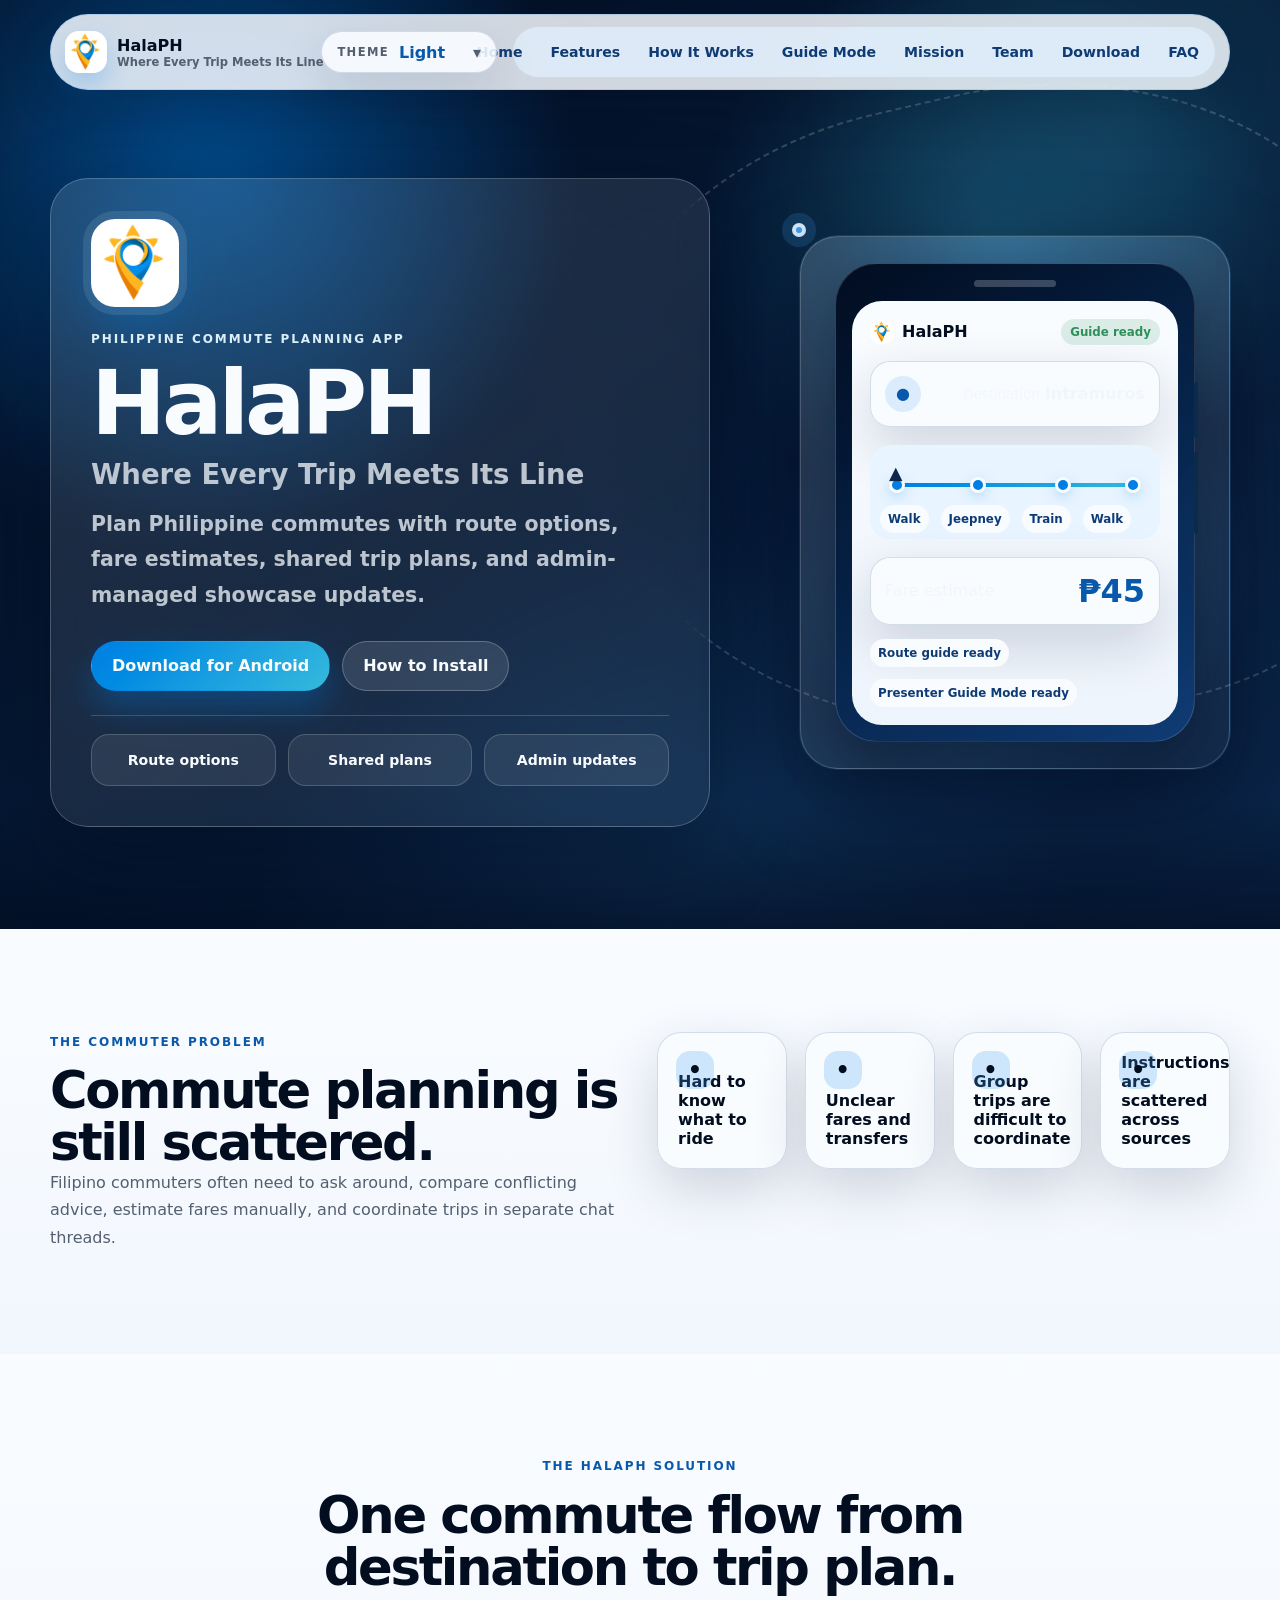
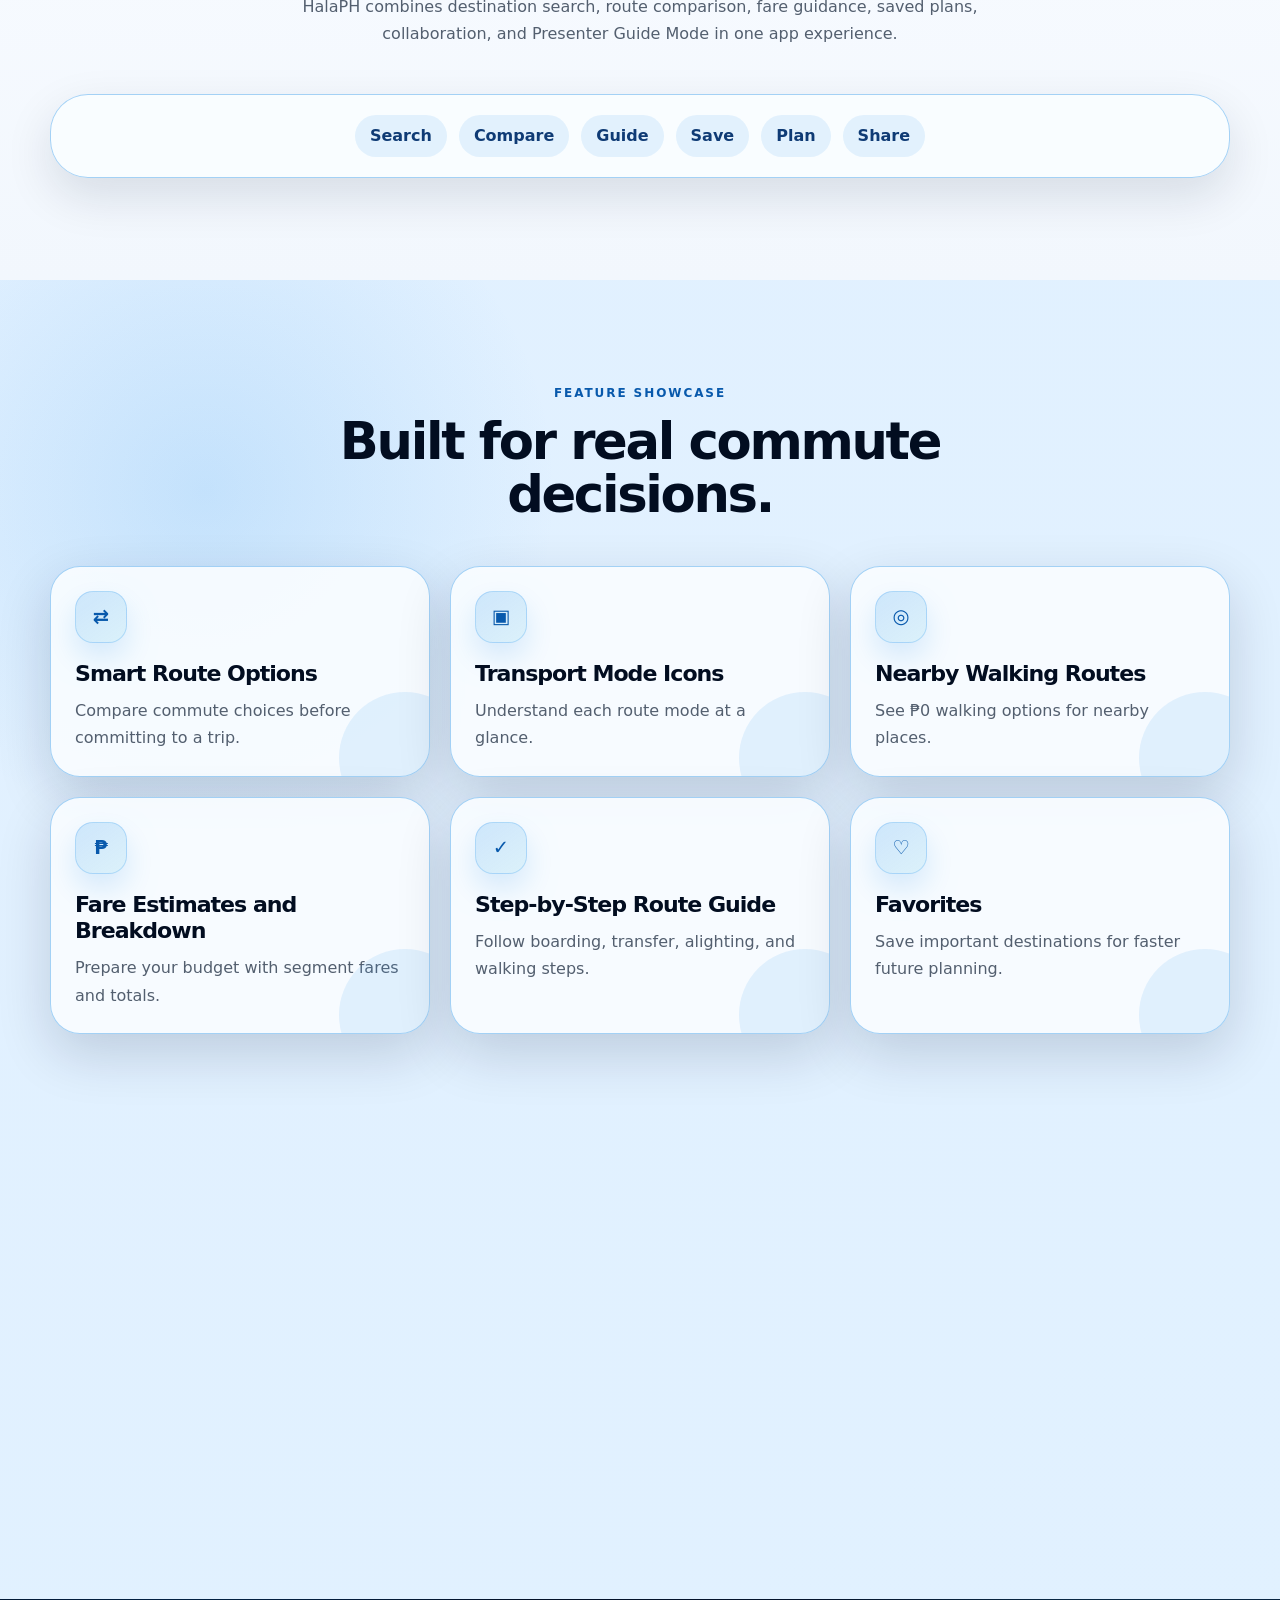
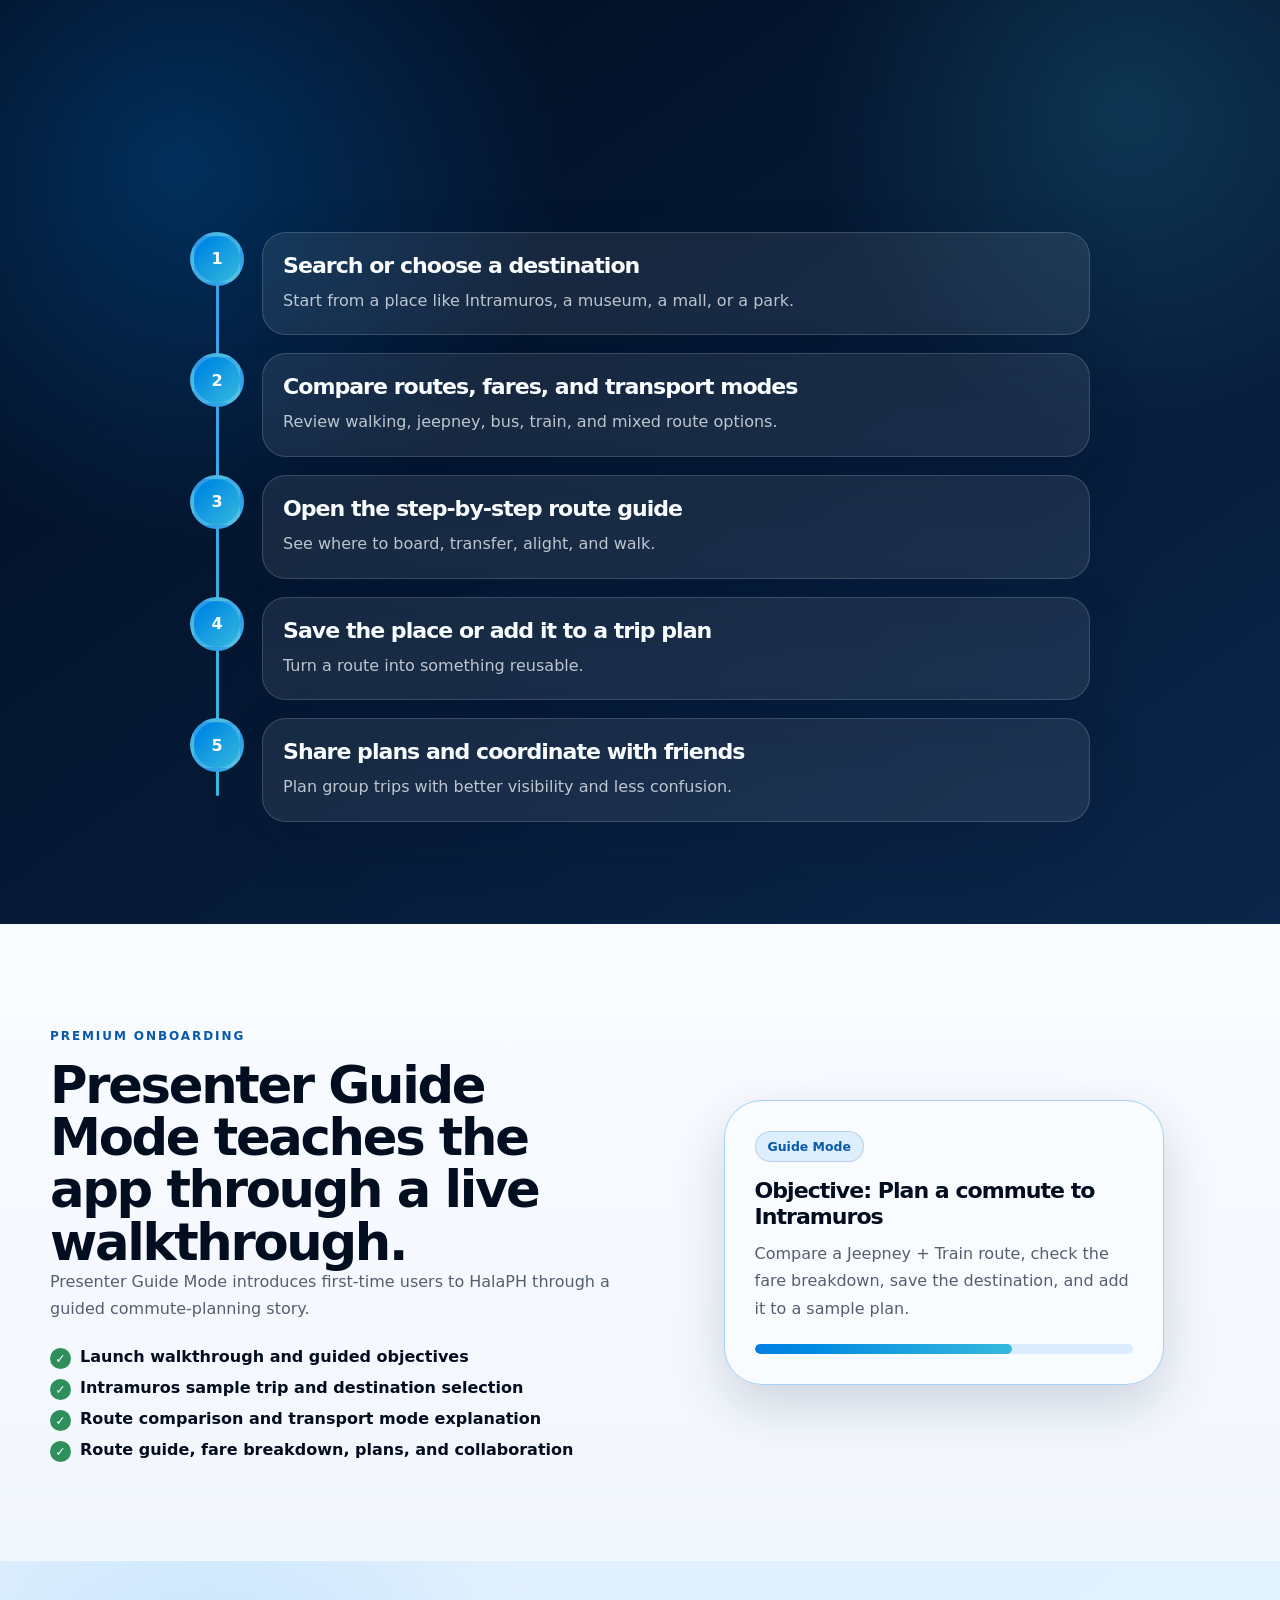
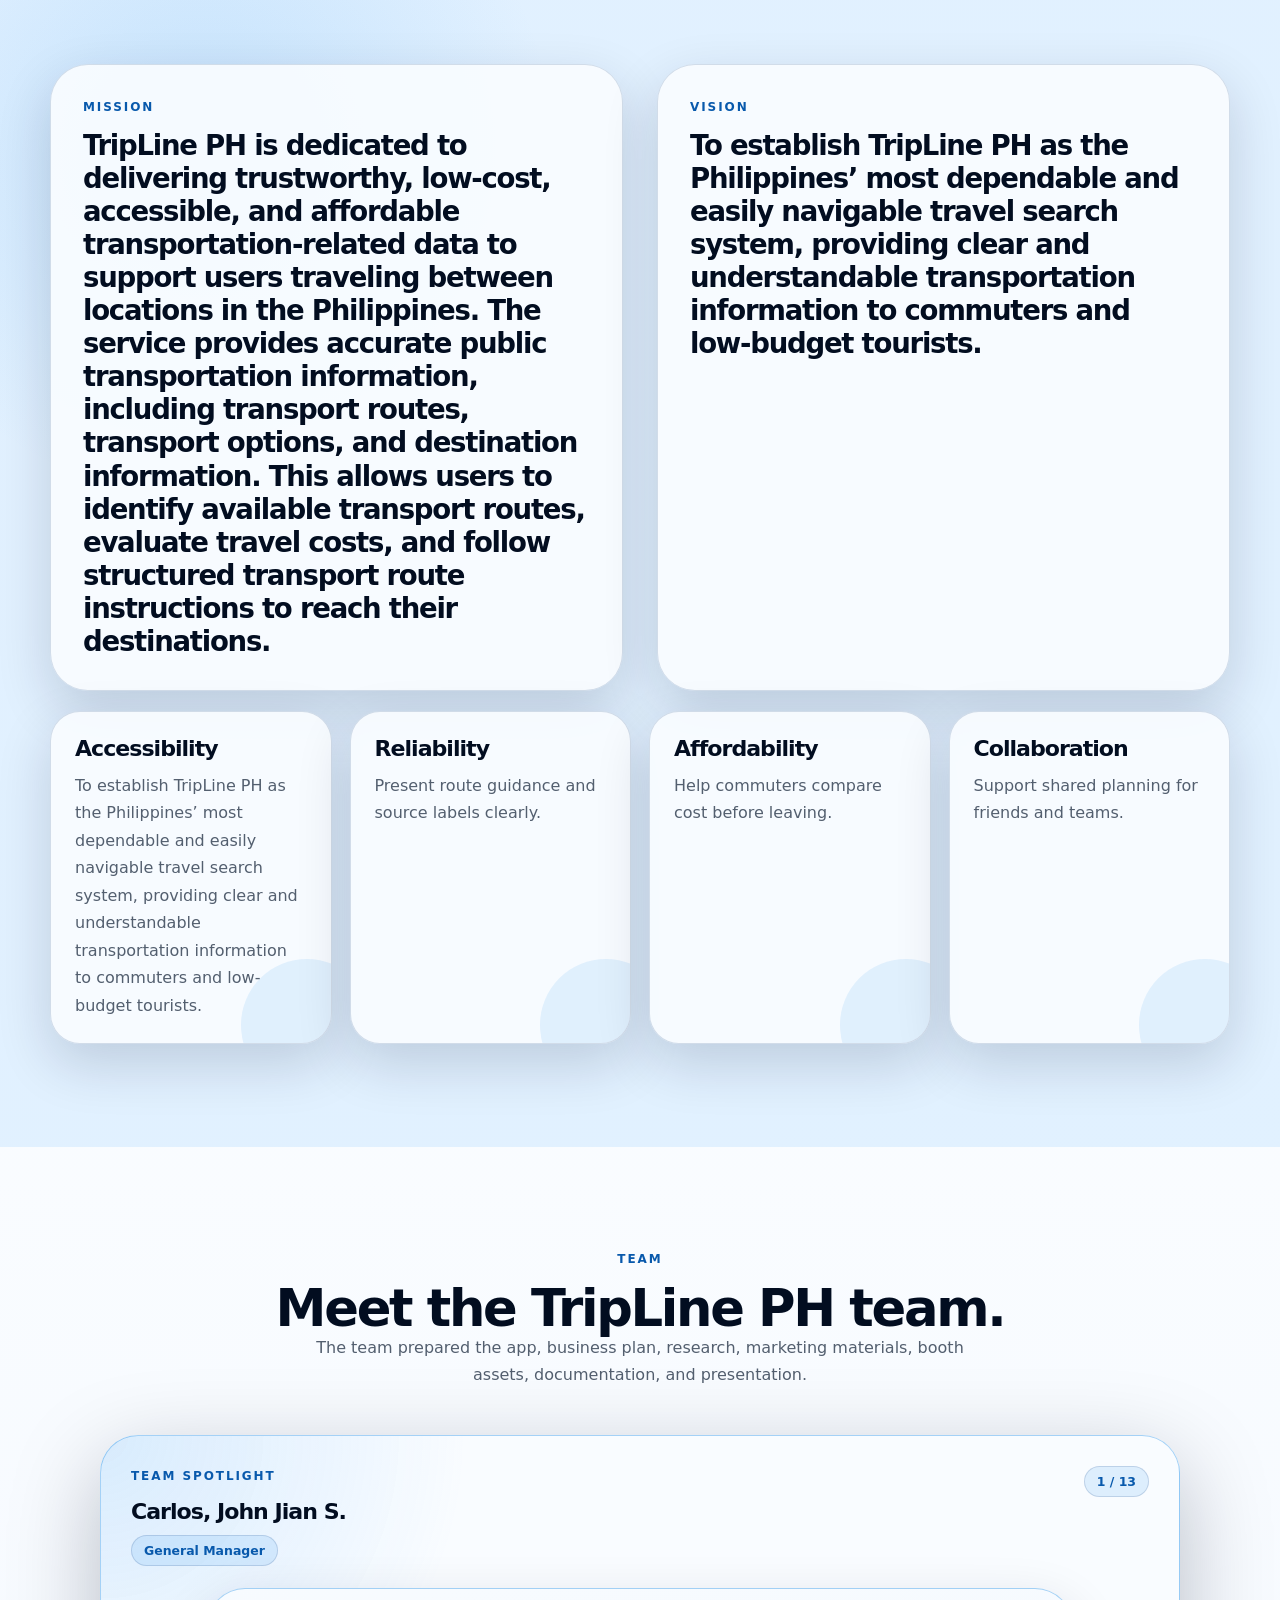
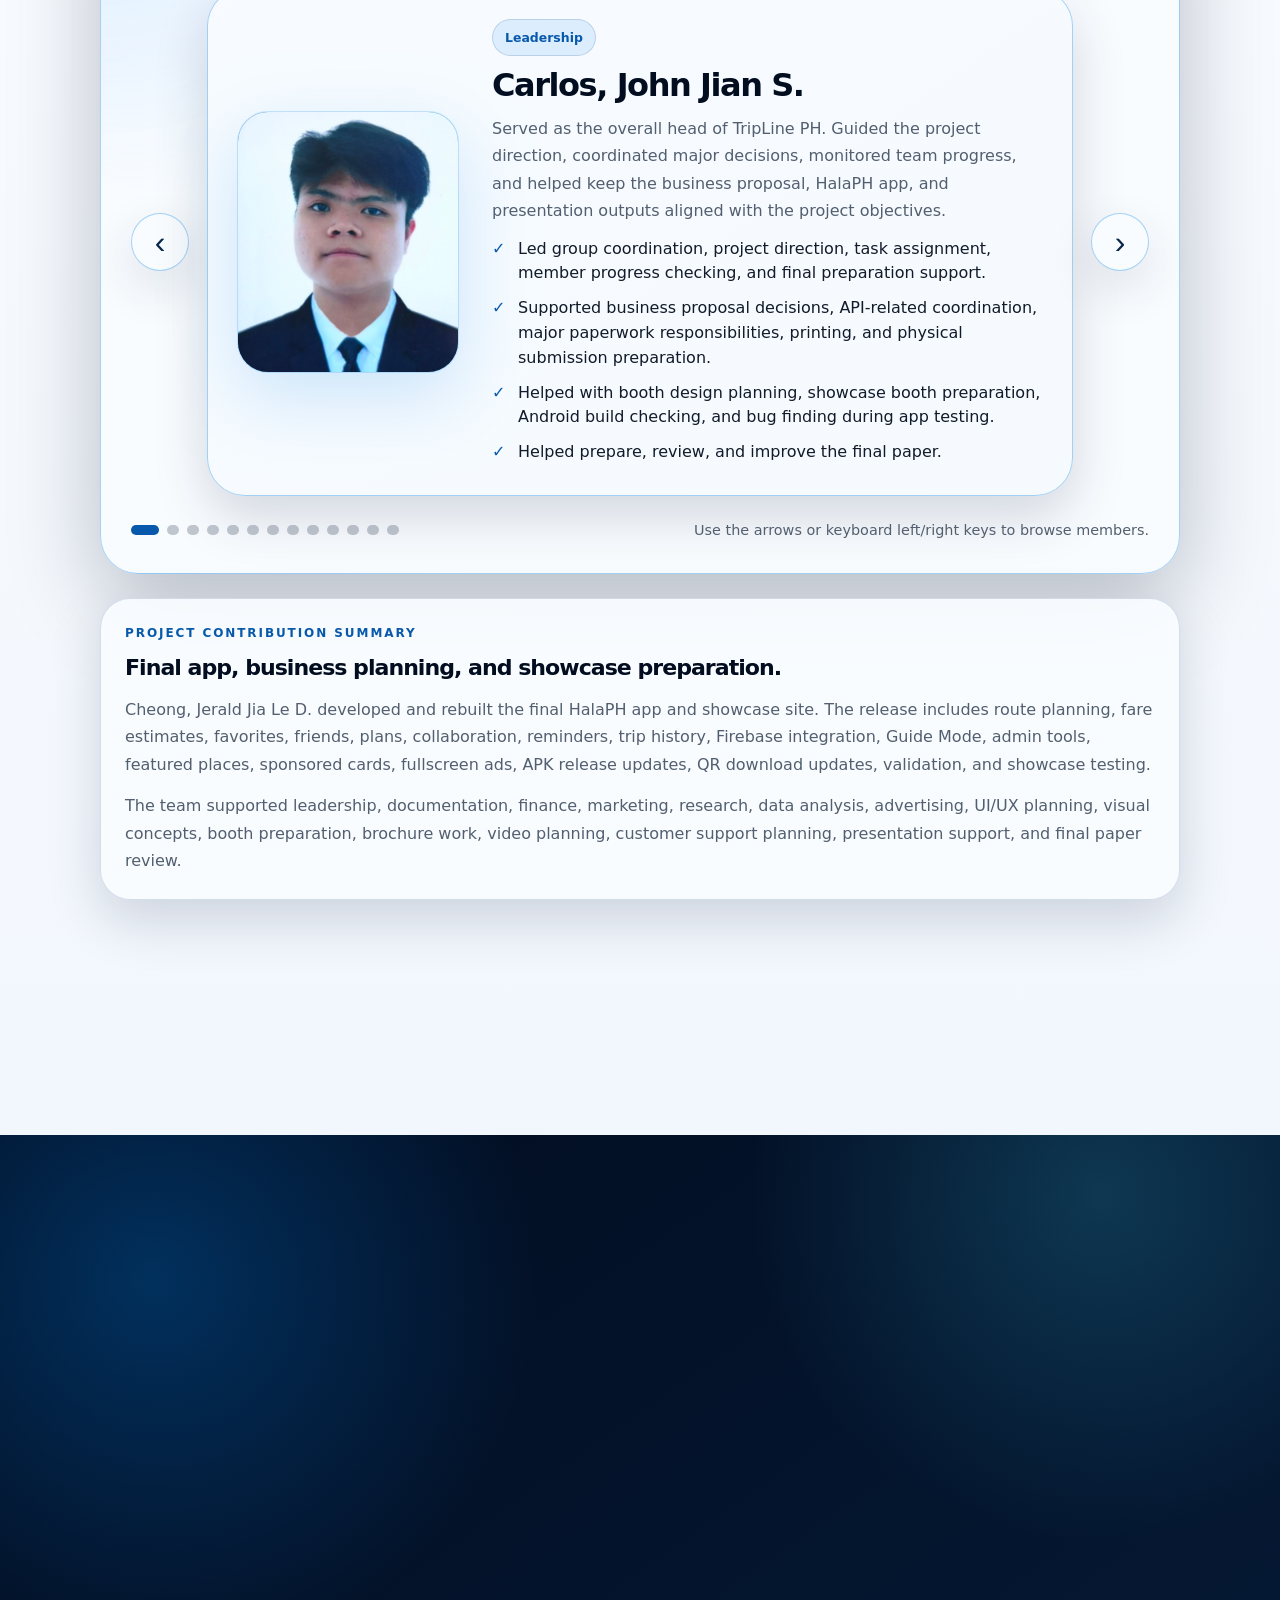
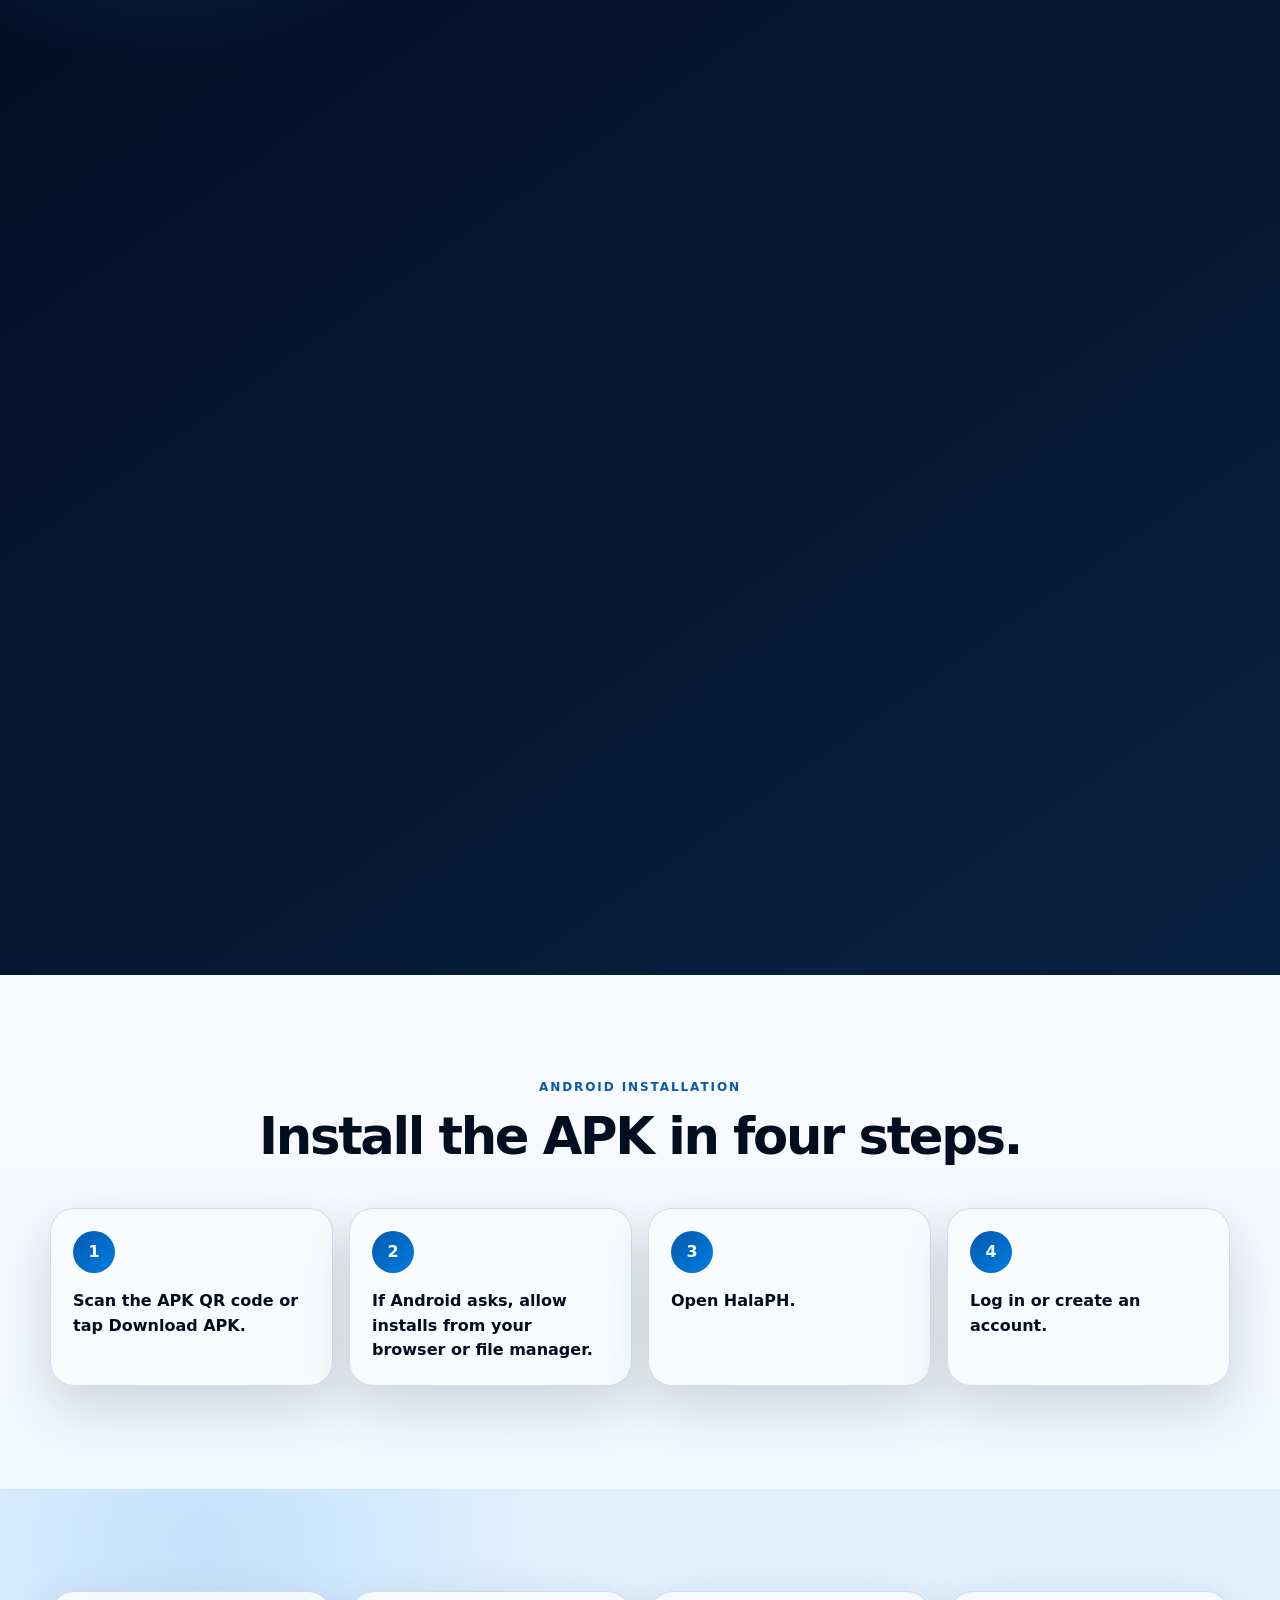
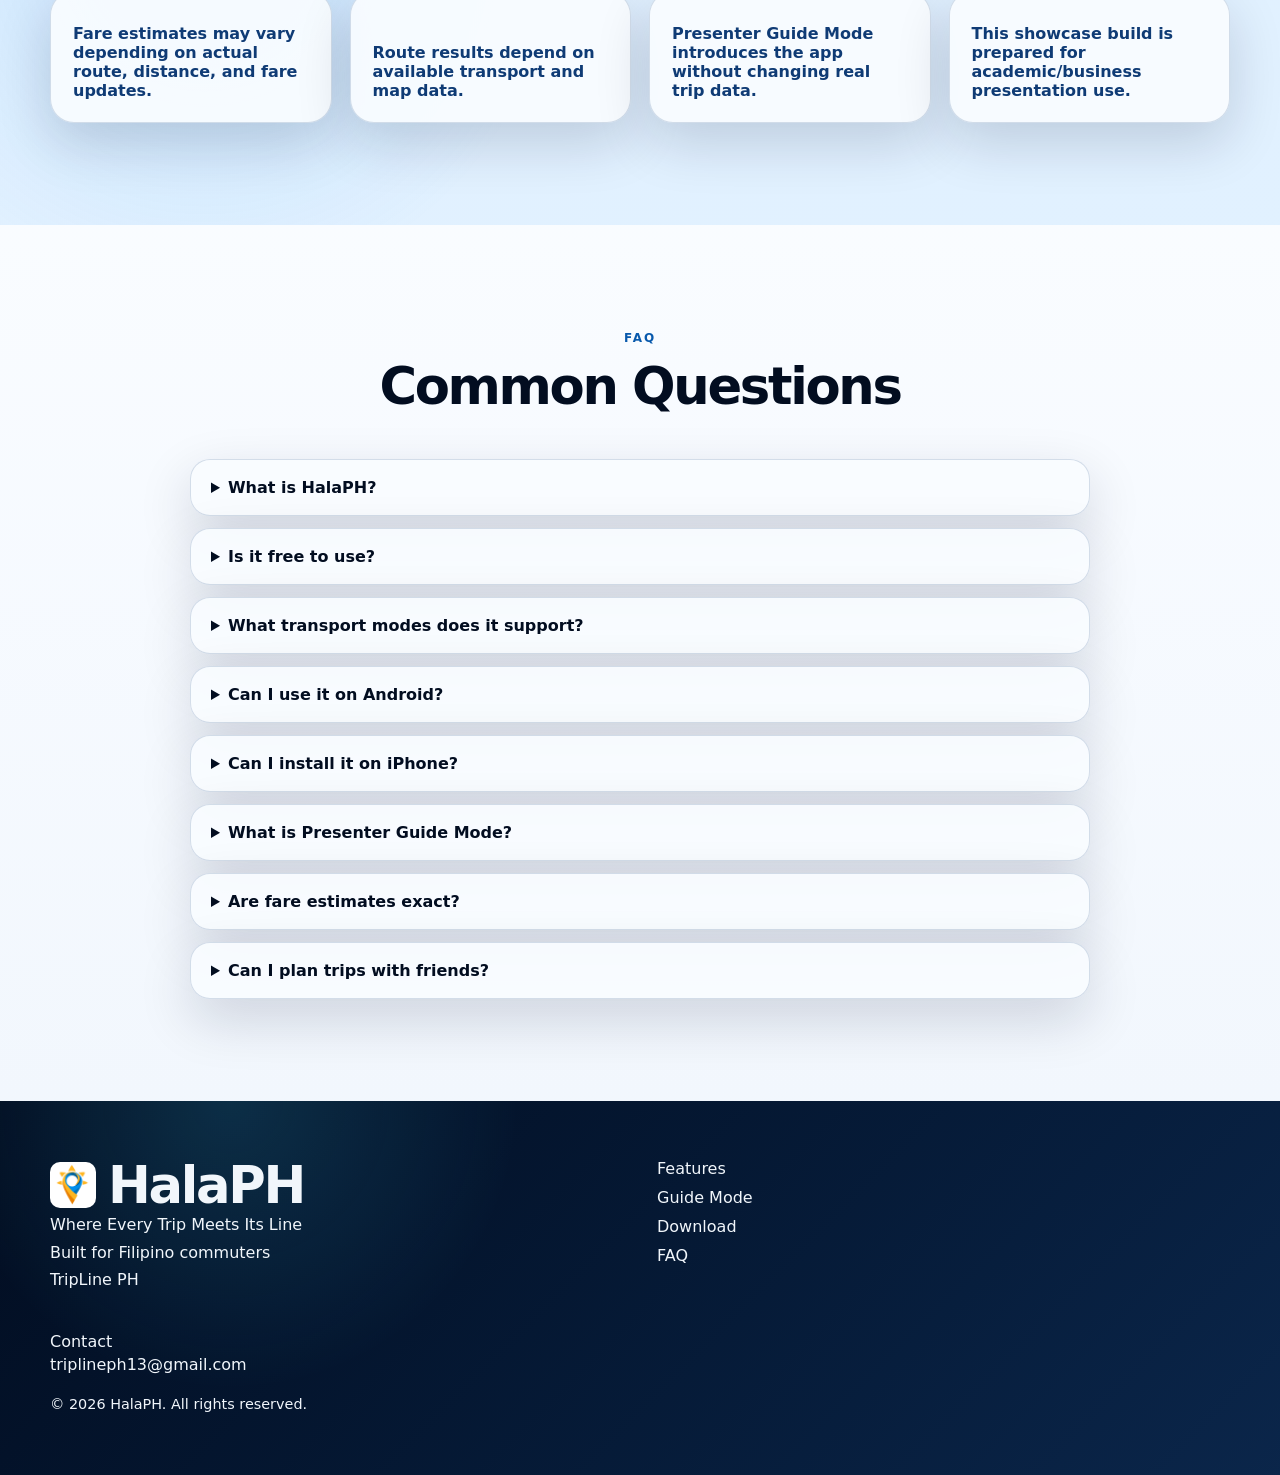
==== commit 0ef1e044: "Use official HalaPH tagline" ====
--- a/index.html
+++ b/index.html
@@ -7,7 +7,7 @@
       name="description"
       content="HalaPH is a Philippine commute planning app for routes, fares, trip plans, collaboration, and guided onboarding."
     />
-    <title>HalaPH | Where Every Trip Meets It's Line</title>
+    <title>HalaPH | Where Every Trip Meets Its Line</title>
     <link rel="stylesheet" href="styles.css" />
   </head>
   <body>
@@ -23,7 +23,7 @@
         />
         <span>
           <strong>HalaPH</strong>
-          <small>Where Every Trip Meets It's Line</small>
+          <small>Where Every Trip Meets Its Line</small>
         </span>
       </a>
 
@@ -77,7 +77,7 @@
             />
             <p class="eyebrow">Philippine commute planning app</p>
             <h1>HalaPH</h1>
-            <p class="slogan">Where Every Trip Meets It's Line</p>
+            <p class="slogan">Where Every Trip Meets Its Line</p>
             <p class="hero-subtitle">
               Plan Philippine commutes with route options, fare estimates,
               shared trip plans, and admin-managed showcase updates.
@@ -618,7 +618,7 @@
             <img src="assets/app_icon.png" alt="" width="46" height="46" aria-hidden="true" />
             <h2>HalaPH</h2>
           </div>
-          <p>Where Every Trip Meets It's Line</p>
+          <p>Where Every Trip Meets Its Line</p>
           <p>Built for Filipino commuters</p>
           <p>TripLine PH</p>
         </div>
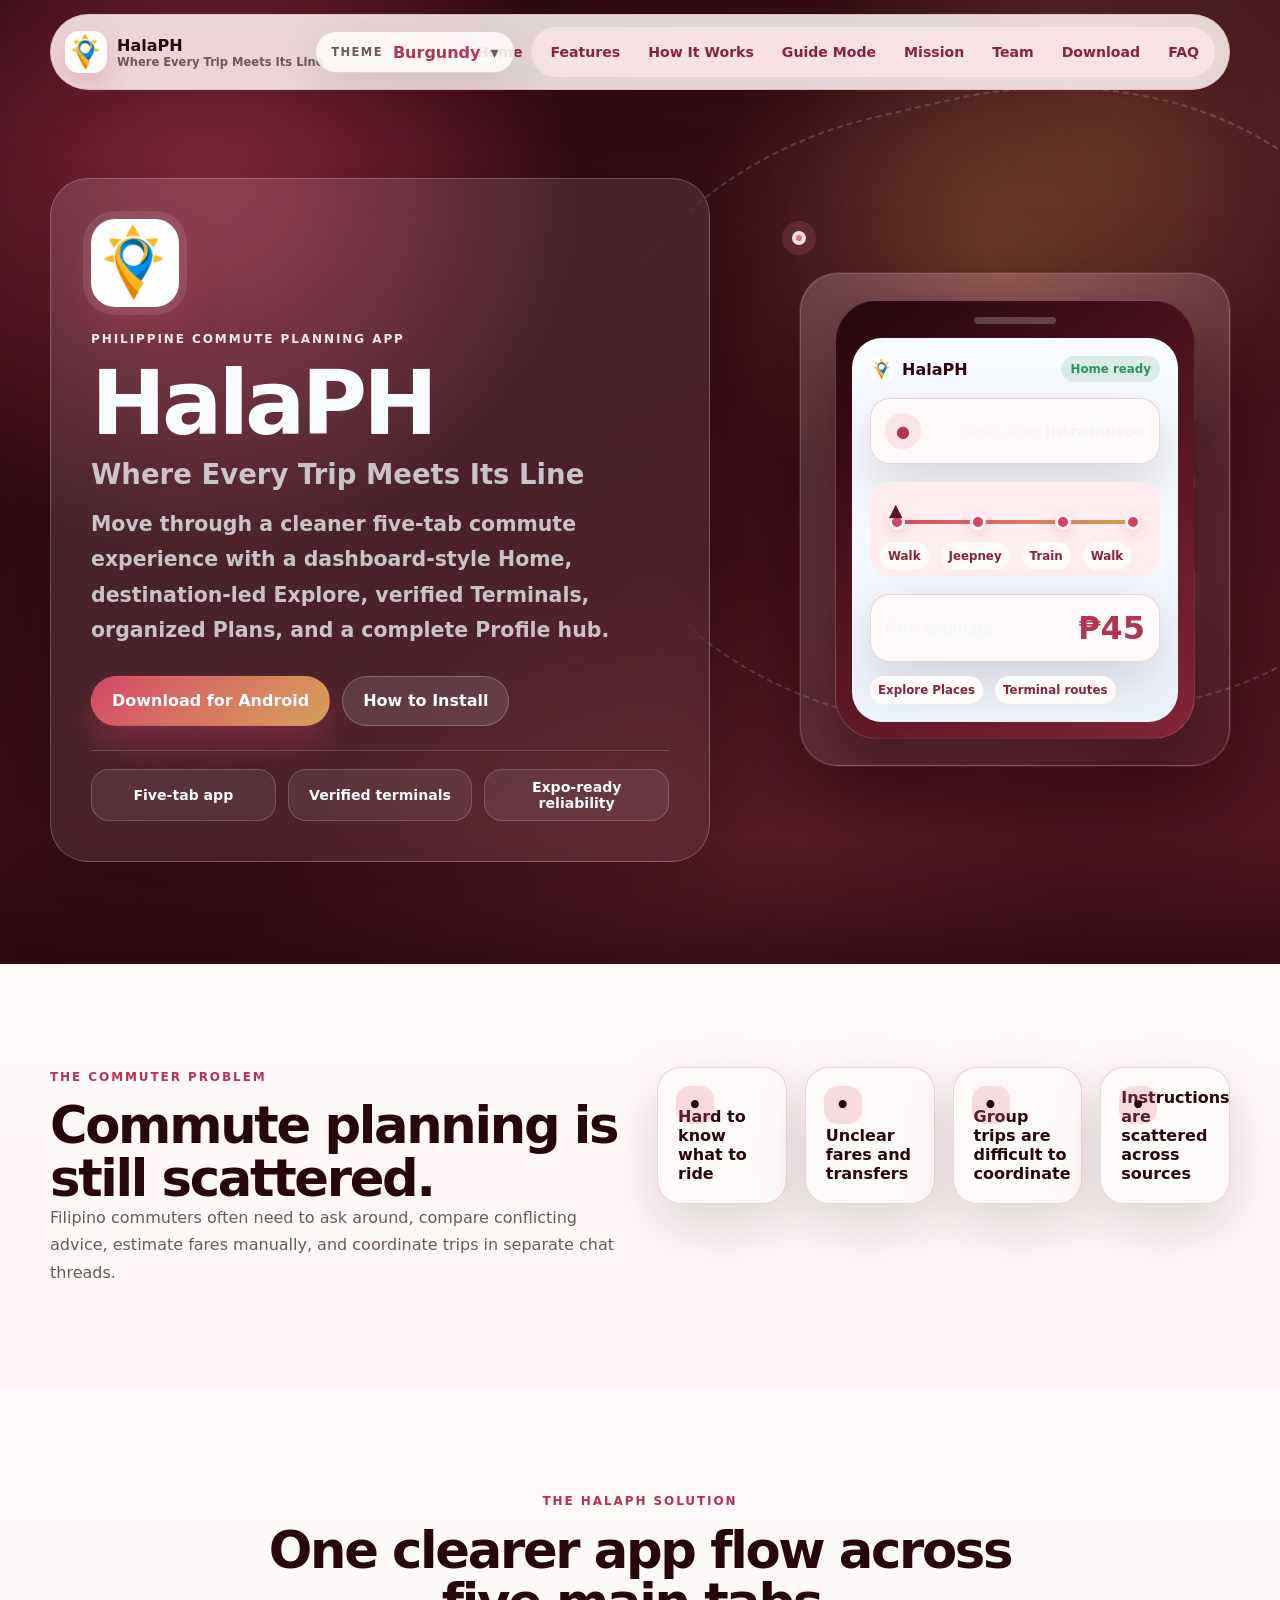
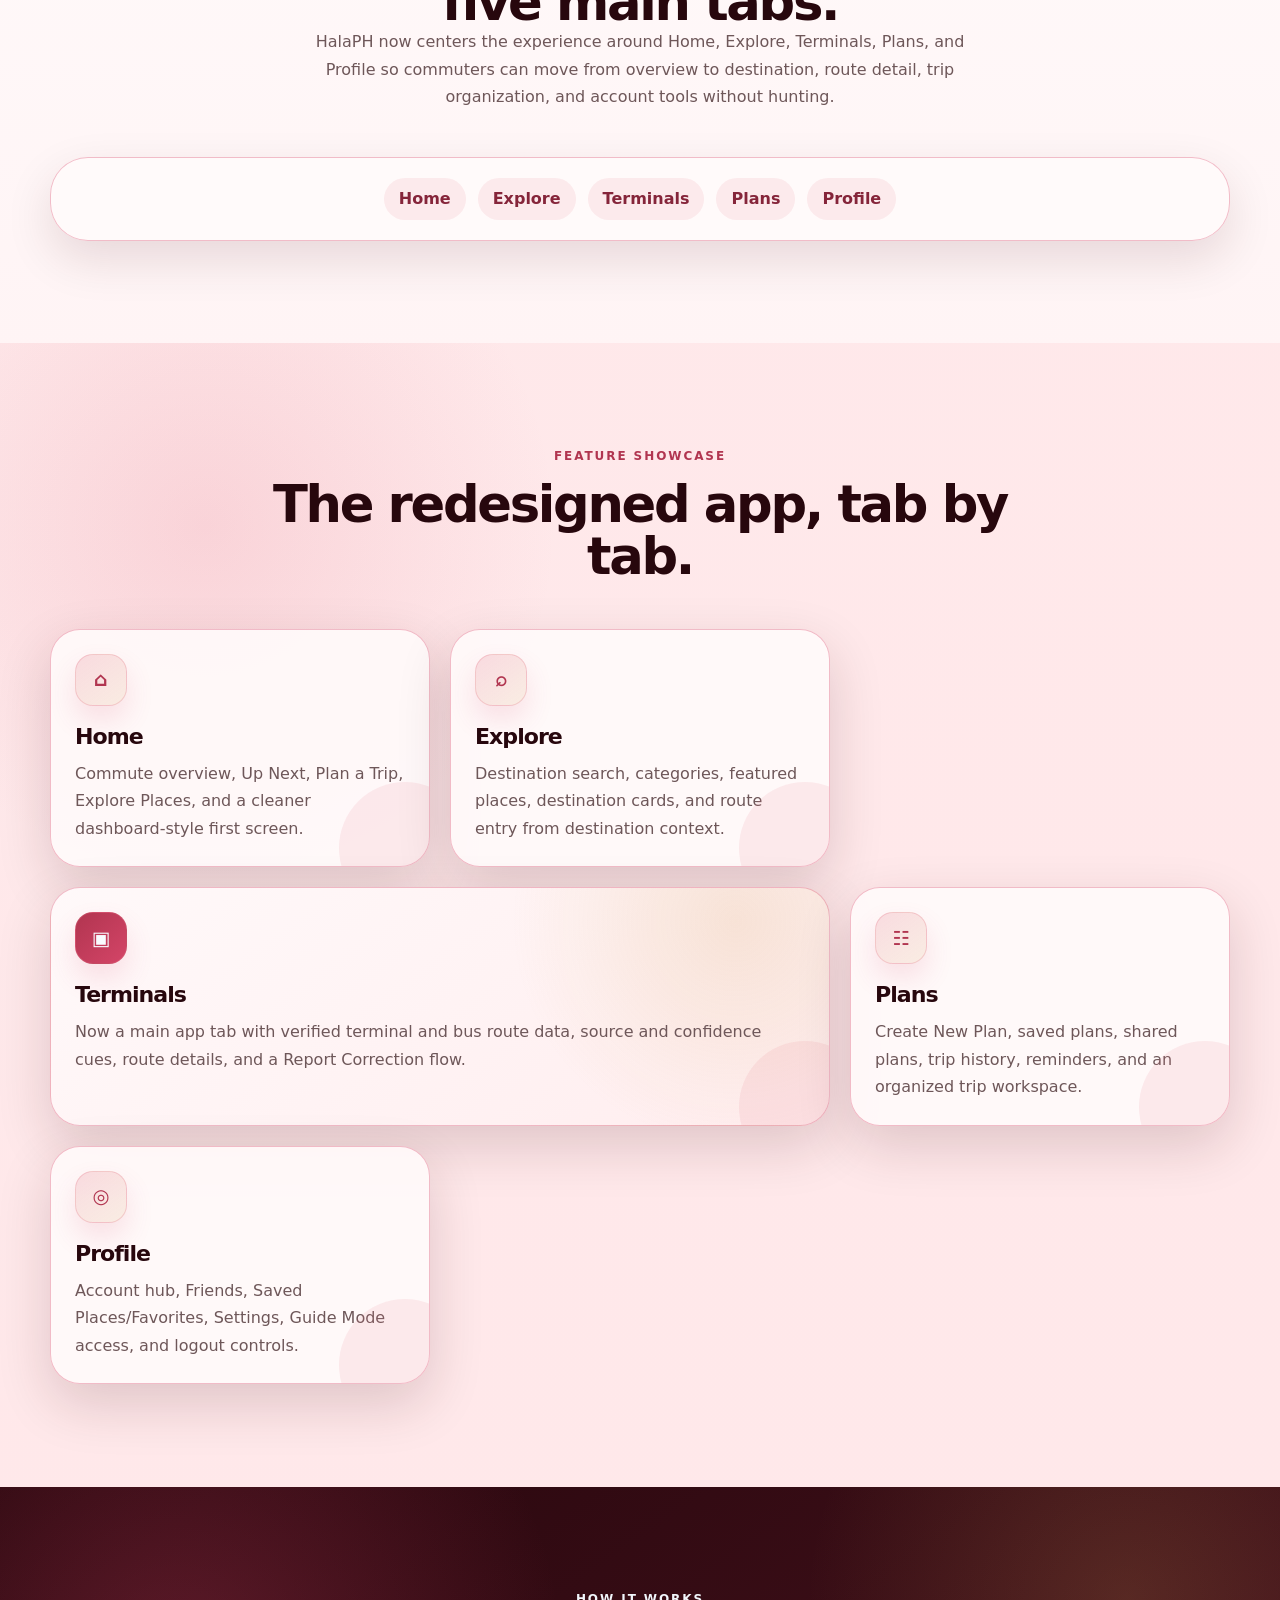
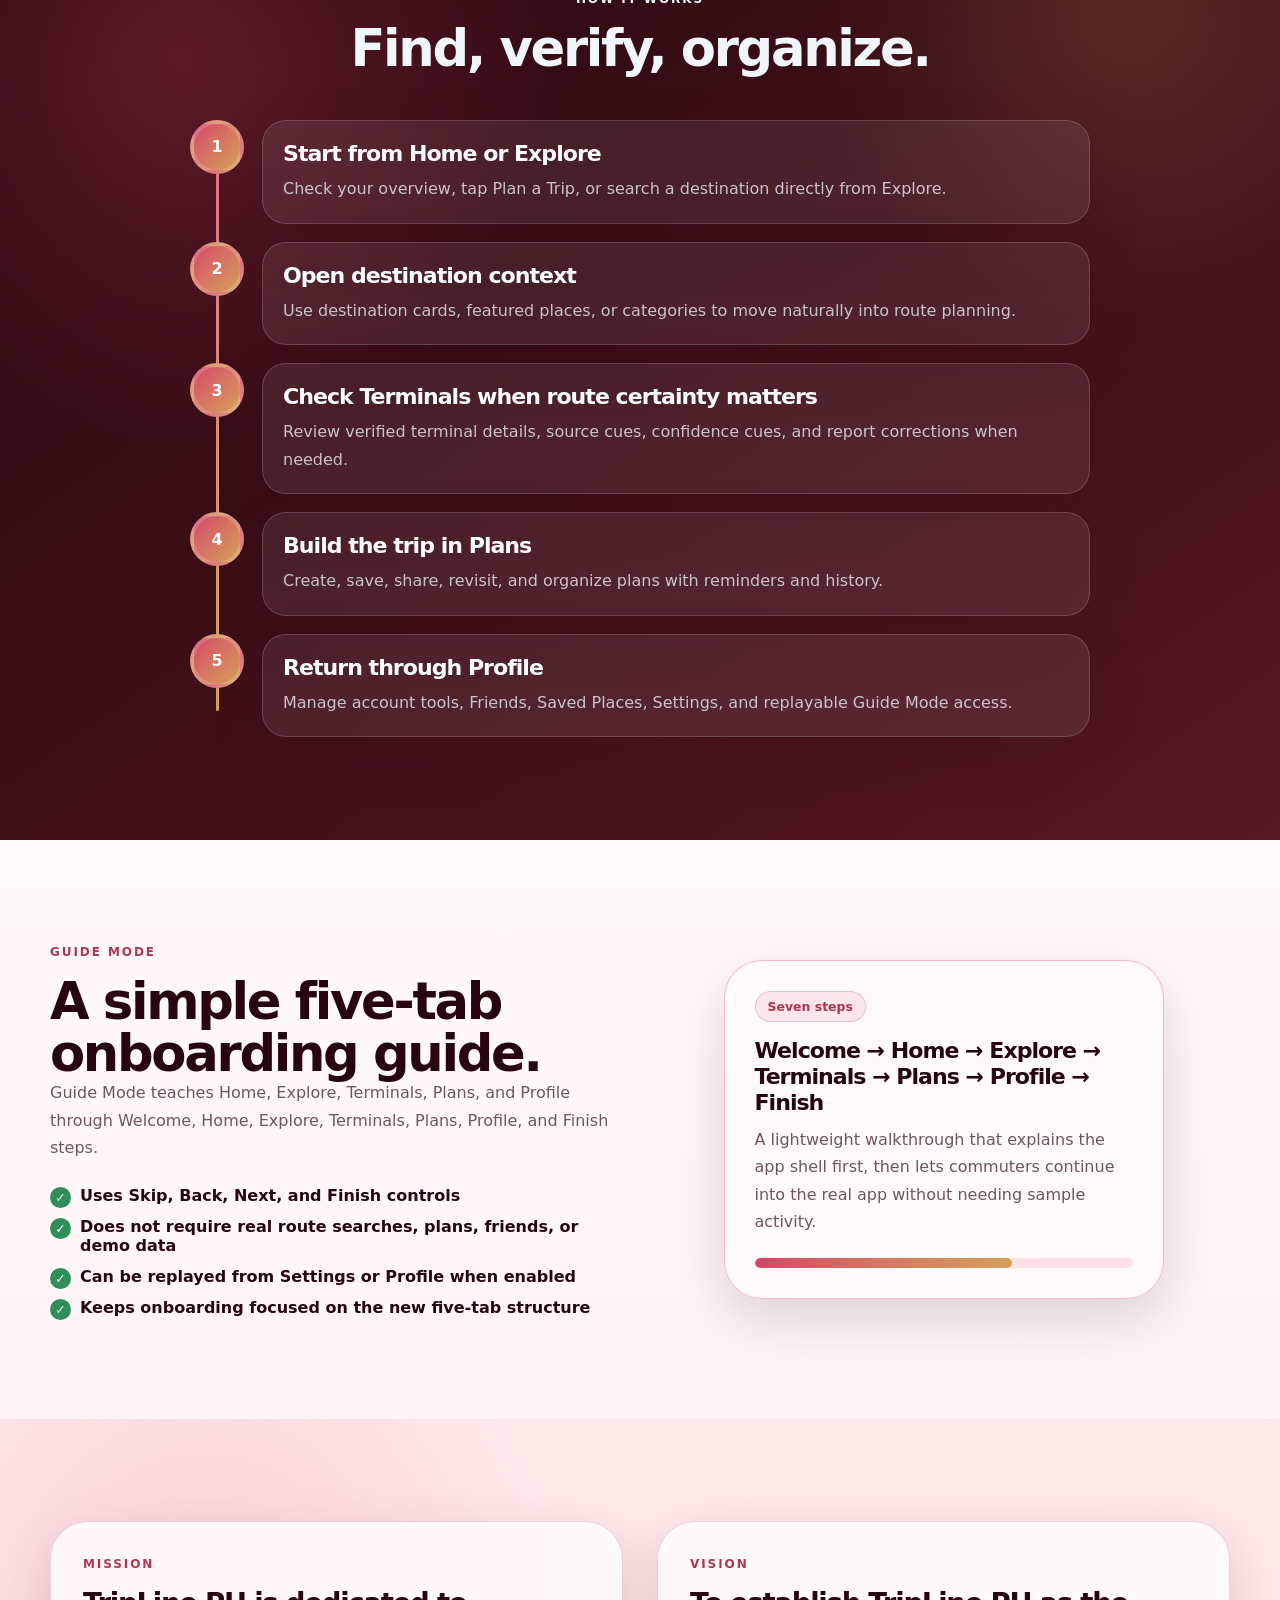
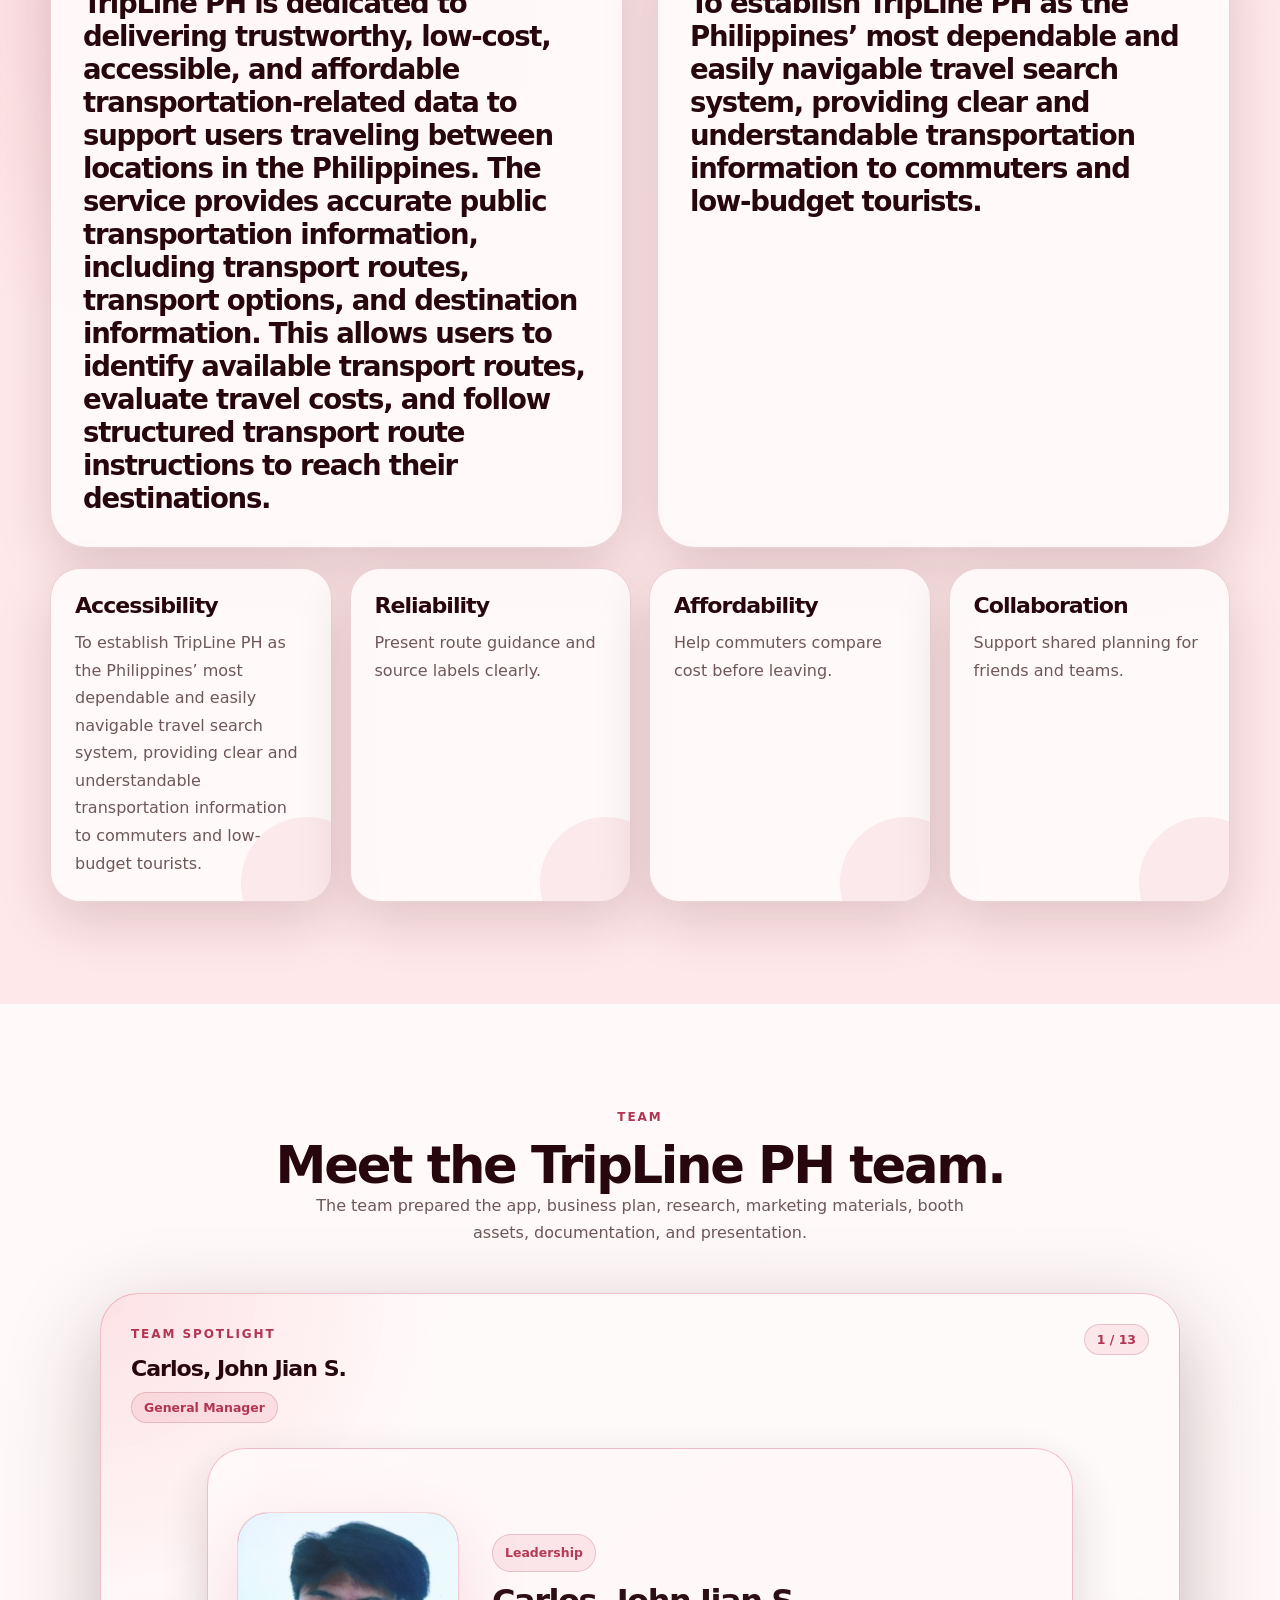
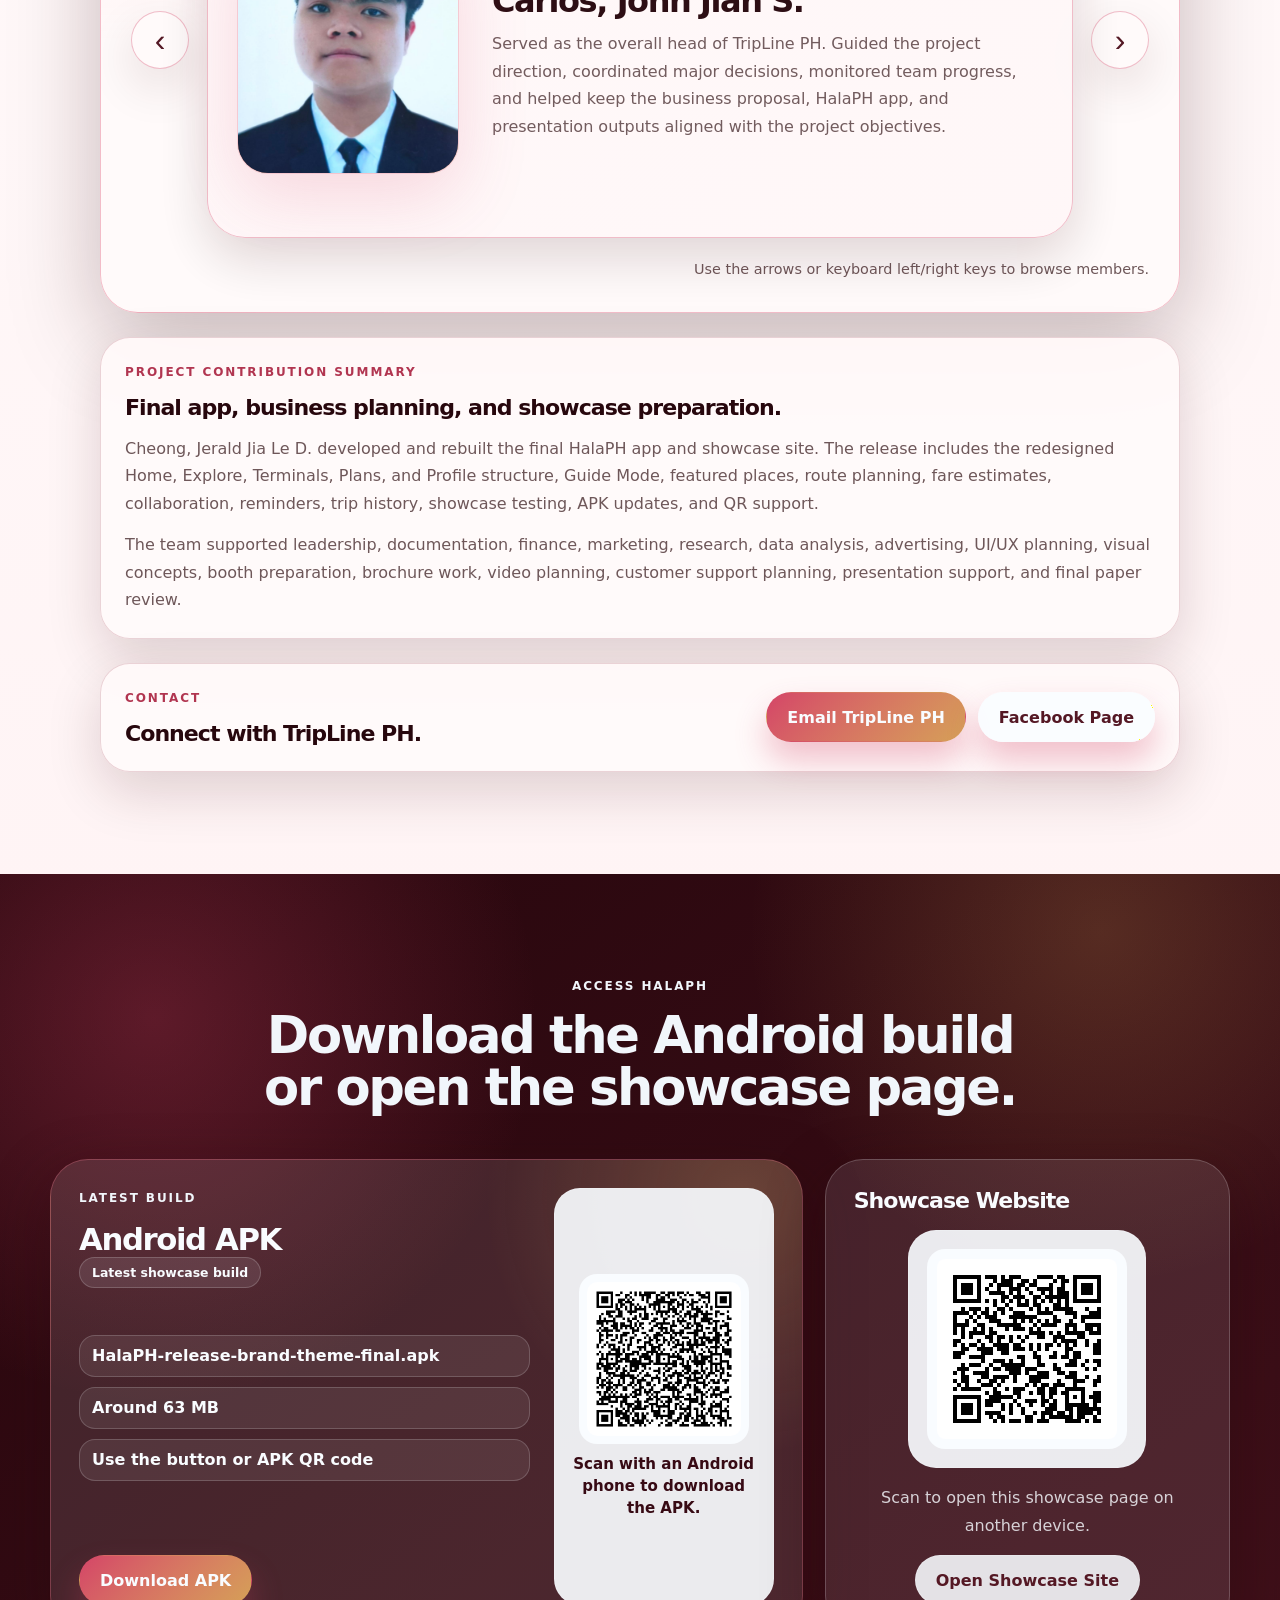
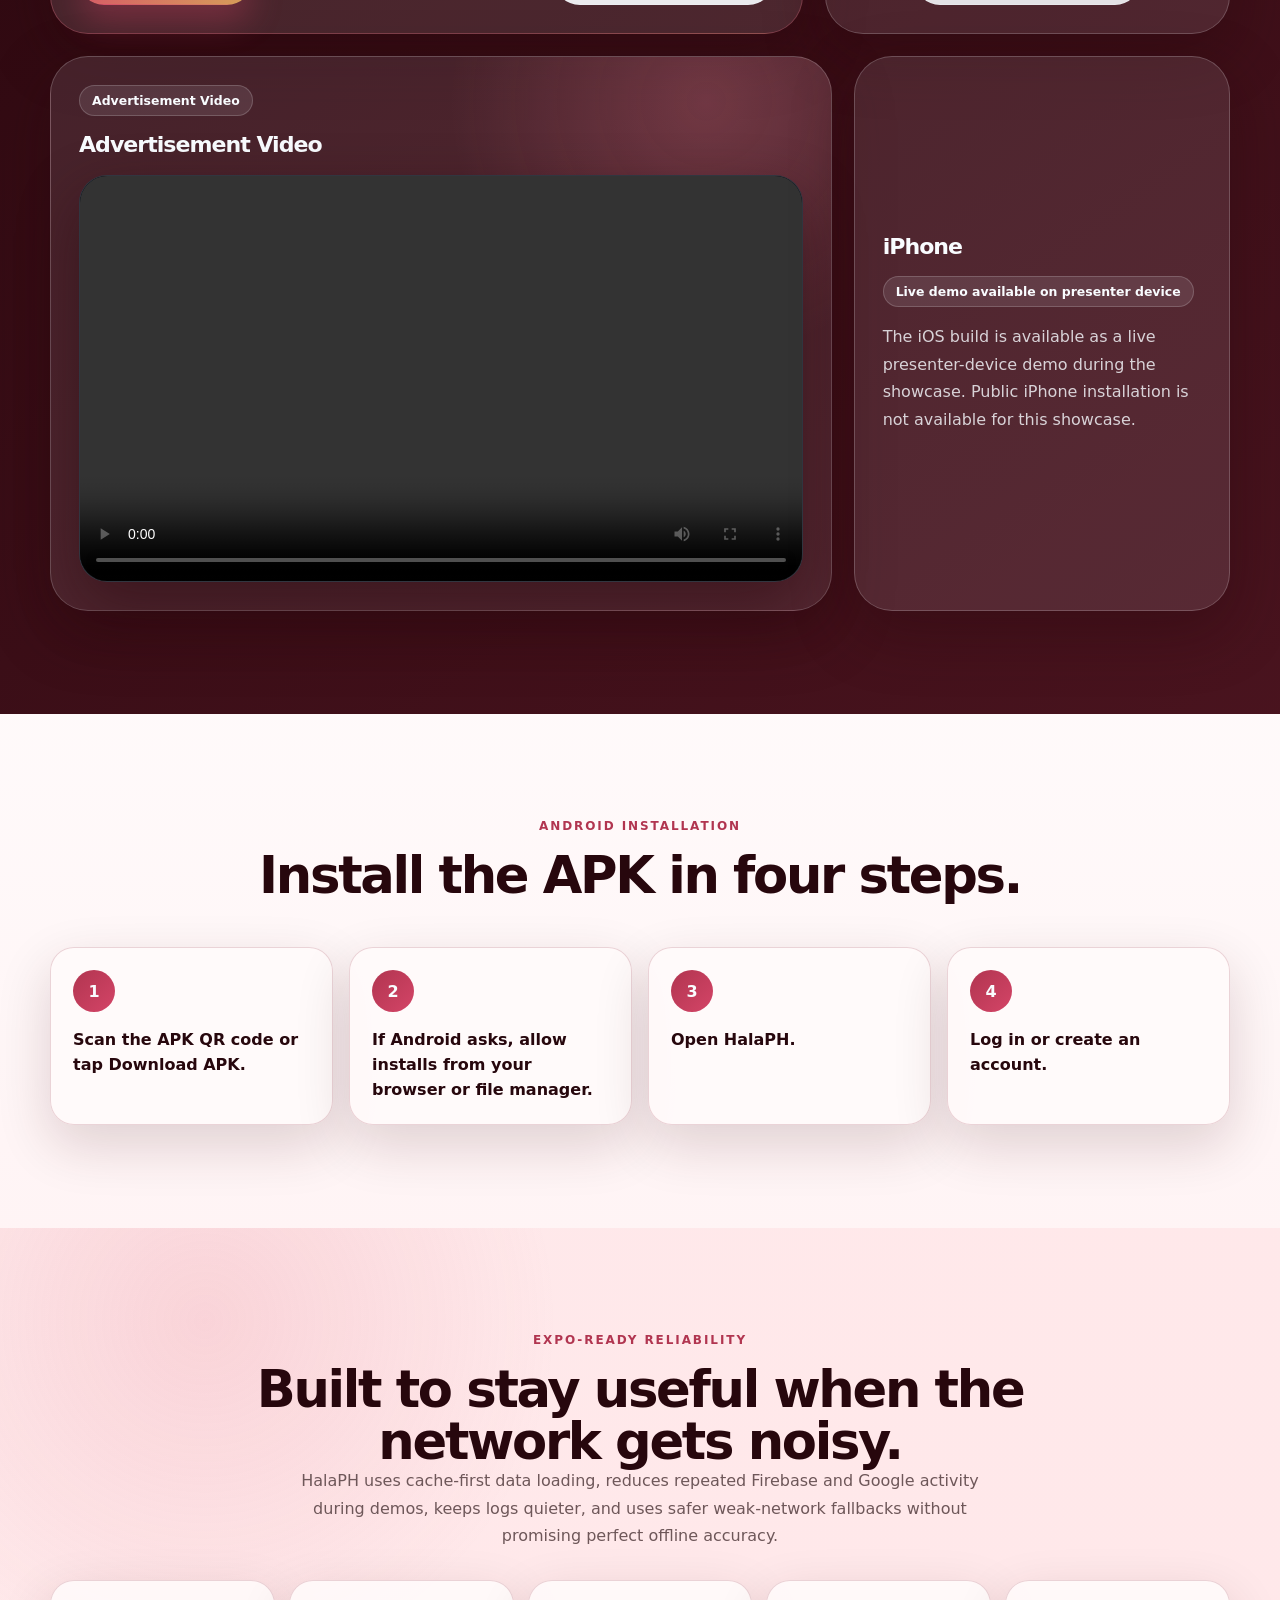
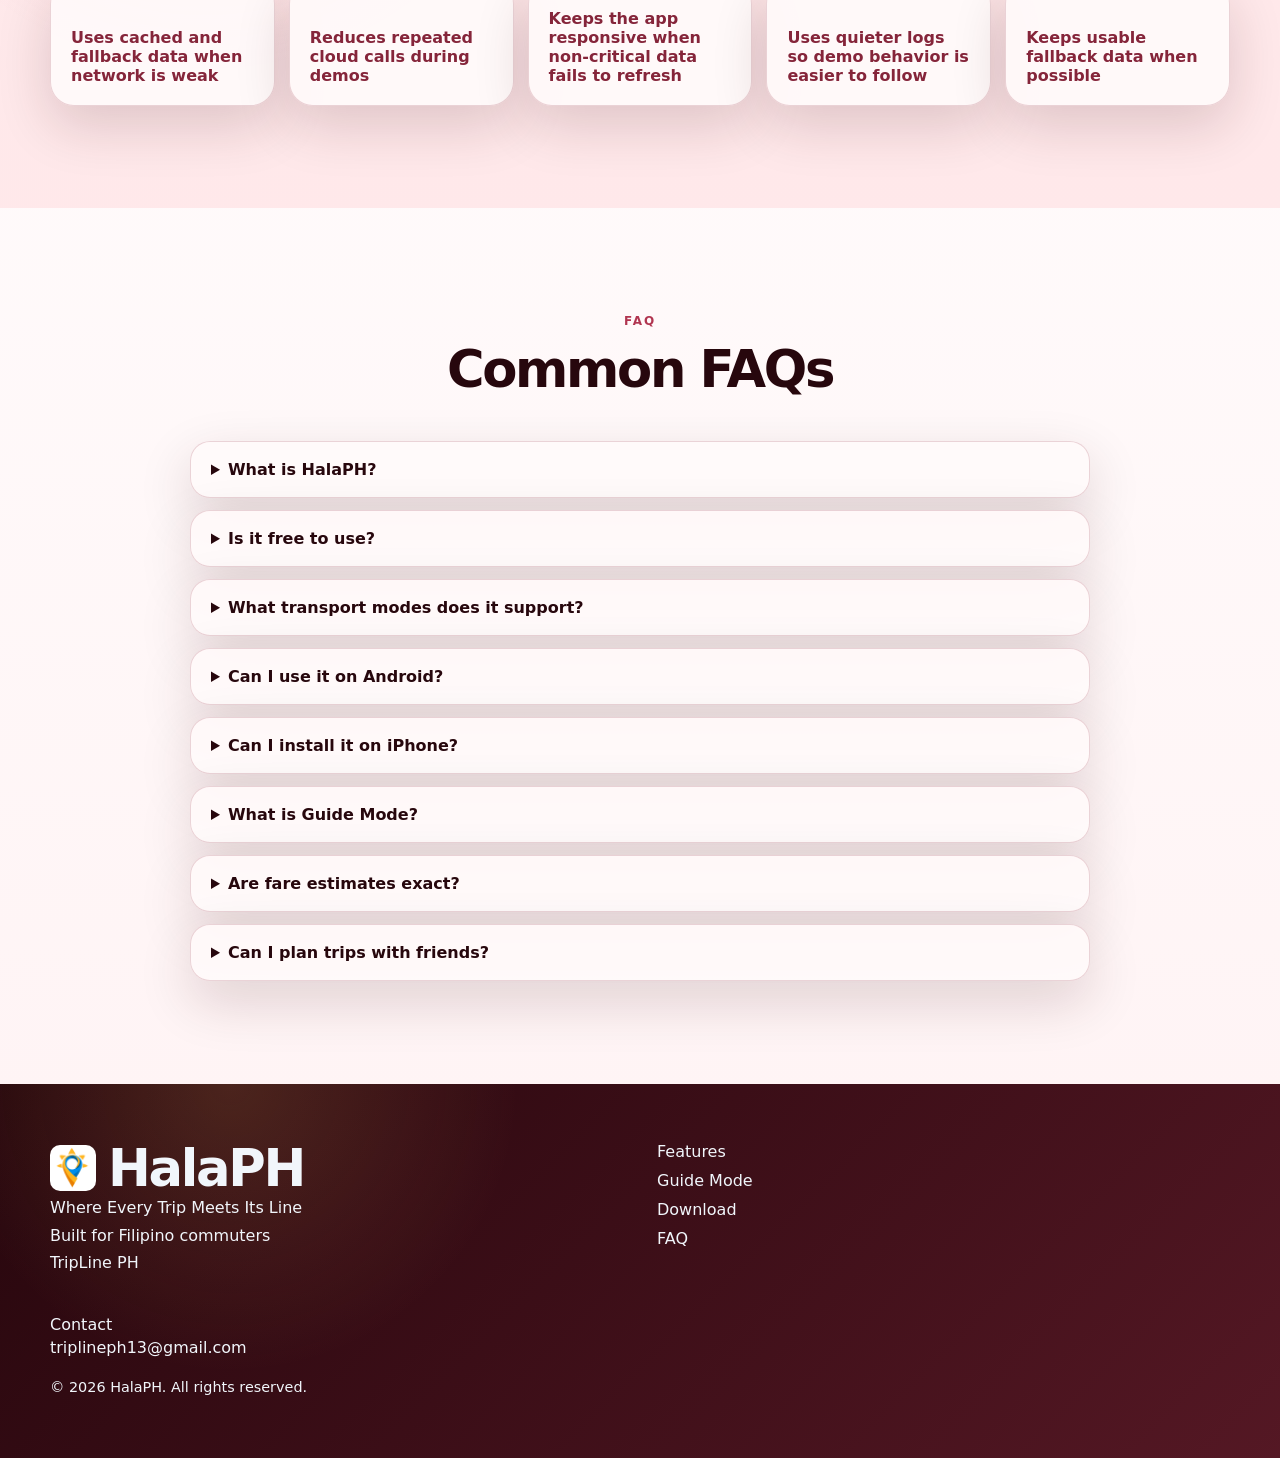
==== commit b180490d: "Refresh showcase site for redesigned app" ====
--- a/index.html
+++ b/index.html
@@ -1,5 +1,5 @@
 <!doctype html>
-<html lang="en">
+<html lang="en" data-theme="burgundy">
   <head>
     <meta charset="utf-8" />
     <meta name="viewport" content="width=device-width, initial-scale=1" />
@@ -30,14 +30,12 @@
       <div class="theme-picker" data-theme-switcher>
         <button class="theme-trigger" type="button" aria-haspopup="true" aria-expanded="false">
           <span class="theme-trigger-label">Theme</span>
-          <span class="theme-trigger-value">Light</span>
+          <span class="theme-trigger-value">Burgundy</span>
           <span class="theme-trigger-icon" aria-hidden="true">▾</span>
         </button>
         <div class="theme-panel" role="menu" aria-label="Theme options">
-          <button class="theme-option" type="button" data-theme-option="light" aria-pressed="true" role="menuitem">Light</button>
-          <button hidden class="theme-option" type="button" data-theme-option="dark" aria-pressed="false" role="menuitem">Dark</button>
-          <button class="theme-option" type="button" data-theme-option="burgundy" aria-pressed="false" role="menuitem">Burgundy</button>
-          <button hidden class="theme-option" type="button" data-theme-option="navy" aria-pressed="false" role="menuitem">Navy</button>
+          <button class="theme-option" type="button" data-theme-option="burgundy" aria-pressed="true" role="menuitem">Burgundy</button>
+          <button class="theme-option" type="button" data-theme-option="light" aria-pressed="false" role="menuitem">Light</button>
         </div>
       </div>
 
@@ -60,7 +58,7 @@
     </header>
 
     <main>
-      <section class="hero section section-dark" id="home">
+      <section class="hero section section-brand" id="home">
         <div class="hero-bg-route" aria-hidden="true">
           <span class="route-dot dot-one"></span>
           <span class="route-dot dot-two"></span>
@@ -79,17 +77,17 @@
             <h1>HalaPH</h1>
             <p class="slogan">Where Every Trip Meets Its Line</p>
             <p class="hero-subtitle">
-              Plan Philippine commutes with route options, fare estimates,
-              shared trip plans, and admin-managed showcase updates.
+              Move through a cleaner five-tab commute experience with a dashboard-style Home,
+              destination-led Explore, verified Terminals, organized Plans, and a complete Profile hub.
             </p>
             <div class="hero-actions">
               <a class="btn btn-primary" href="#download">Download for Android</a>
               <a class="btn btn-secondary" href="#install-android">How to Install</a>
             </div>
             <div class="hero-proof" aria-label="App readiness highlights">
-              <span>Route options</span>
-              <span>Shared plans</span>
-              <span>Admin updates</span>
+              <span>Five-tab app</span>
+              <span>Verified terminals</span>
+              <span>Expo-ready reliability</span>
             </div>
           </div>
 
@@ -103,7 +101,7 @@
                     <img src="assets/app_icon.png" alt="" width="24" height="24" aria-hidden="true" />
                     HalaPH
                   </span>
-                  <span class="status-pill">Guide ready</span>
+                  <span class="status-pill">Home ready</span>
                 </div>
                 <div class="destination-card">
                   <span class="pin-icon">●</span>
@@ -132,8 +130,8 @@
                   <strong>₱45</strong>
                 </div>
                 <div class="ready-list">
-                  <span>Route guide ready</span>
-                  <span>Presenter Guide Mode ready</span>
+                  <span>Explore Places</span>
+                  <span>Terminal routes</span>
                 </div>
               </div>
               </div>
@@ -166,20 +164,19 @@
         <div class="section-inner">
           <div class="section-heading reveal">
             <p class="eyebrow">The HalaPH solution</p>
-            <h2>One commute flow from destination to trip plan.</h2>
+            <h2>One clearer app flow across five main tabs.</h2>
             <p>
-              HalaPH combines destination search, route comparison, fare
-              guidance, saved plans, collaboration, and Presenter Guide Mode in
-              one app experience.
+              HalaPH now centers the experience around Home, Explore, Terminals,
+              Plans, and Profile so commuters can move from overview to destination,
+              route detail, trip organization, and account tools without hunting.
             </p>
           </div>
           <div class="solution-strip reveal">
-            <span>Search</span>
-            <span>Compare</span>
-            <span>Guide</span>
-            <span>Save</span>
-            <span>Plan</span>
-            <span>Share</span>
+            <span>Home</span>
+            <span>Explore</span>
+            <span>Terminals</span>
+            <span>Plans</span>
+            <span>Profile</span>
           </div>
         </div>
       </section>
@@ -188,113 +185,78 @@
         <div class="section-inner">
           <div class="section-heading reveal">
             <p class="eyebrow">Feature showcase</p>
-            <h2>Built for real commute decisions.</h2>
-          </div>
-          <div class="feature-grid">
+            <h2>The redesigned app, tab by tab.</h2>
+          </div>
+          <div class="feature-grid app-tab-grid">
             <article class="feature-card reveal">
-              <span class="feature-icon">⇄</span>
-              <h3>Smart Route Options</h3>
-              <p>Compare commute choices before committing to a trip.</p>
+              <span class="feature-icon">⌂</span>
+              <h3>Home</h3>
+              <p>Commute overview, Up Next, Plan a Trip, Explore Places, and a cleaner dashboard-style first screen.</p>
             </article>
             <article class="feature-card reveal">
+              <span class="feature-icon">⌕</span>
+              <h3>Explore</h3>
+              <p>Destination search, categories, featured places, destination cards, and route entry from destination context.</p>
+            </article>
+            <article class="feature-card feature-card-highlight reveal">
               <span class="feature-icon">▣</span>
-              <h3>Transport Mode Icons</h3>
-              <p>Understand each route mode at a glance.</p>
+              <h3>Terminals</h3>
+              <p>Now a main app tab with verified terminal and bus route data, source and confidence cues, route details, and a Report Correction flow.</p>
+            </article>
+            <article class="feature-card reveal">
+              <span class="feature-icon">☷</span>
+              <h3>Plans</h3>
+              <p>Create New Plan, saved plans, shared plans, trip history, reminders, and an organized trip workspace.</p>
             </article>
             <article class="feature-card reveal">
               <span class="feature-icon">◎</span>
-              <h3>Nearby Walking Routes</h3>
-              <p>See ₱0 walking options for nearby places.</p>
-            </article>
-            <article class="feature-card reveal">
-              <span class="feature-icon">₱</span>
-              <h3>Fare Estimates and Breakdown</h3>
-              <p>Prepare your budget with segment fares and totals.</p>
-            </article>
-            <article class="feature-card reveal">
-              <span class="feature-icon">✓</span>
-              <h3>Step-by-Step Route Guide</h3>
-              <p>Follow boarding, transfer, alighting, and walking steps.</p>
-            </article>
-            <article class="feature-card reveal">
-              <span class="feature-icon">♡</span>
-              <h3>Favorites</h3>
-              <p>Save important destinations for faster future planning.</p>
-            </article>
-            <article class="feature-card reveal">
-              <span class="feature-icon">☷</span>
-              <h3>Trip Plans</h3>
-              <p>Organize destinations, dates, stops, and budgets.</p>
-            </article>
-            <article class="feature-card reveal">
-              <span class="feature-icon">☊</span>
-              <h3>Shared Planning</h3>
-              <p>Coordinate plans with friends and starting points.</p>
-            </article>
-            <article class="feature-card reveal">
-              <span class="feature-icon">◴</span>
-              <h3>Plan Reminders</h3>
-              <p>Prepare before stops with helpful reminder timing.</p>
-            </article>
-            <article class="feature-card reveal">
-              <span class="feature-icon">↺</span>
-              <h3>Trip History</h3>
-              <p>Review finished plans and completed trips.</p>
-            </article>
-            <article class="feature-card reveal">
-              <span class="feature-icon">✦</span>
-              <h3>Presenter Guide Mode</h3>
-              <p>Learn the app through a guided commute-planning story.</p>
-            </article>
-            <article class="feature-card reveal">
-              <span class="feature-icon">⚙</span>
-              <h3>Route and Fare Caching</h3>
-              <p>Reuse route and fare results to reduce repeated requests.</p>
-            </article>
-          </div>
-        </div>
-      </section>
-
-      <section class="section section-dark" id="how-it-works">
+              <h3>Profile</h3>
+              <p>Account hub, Friends, Saved Places/Favorites, Settings, Guide Mode access, and logout controls.</p>
+            </article>
+          </div>
+        </div>
+      </section>
+
+      <section class="section section-brand" id="how-it-works">
         <div class="section-inner">
           <div class="section-heading reveal">
             <p class="eyebrow">How it works</p>
-            <h2>A simple route-line workflow.</h2>
+            <h2>Find, verify, organize.</h2>
           </div>
           <ol class="timeline reveal">
             <li>
               <span>1</span>
               <div>
-                <h3>Search or choose a destination</h3>
-                <p>Start from a place like Intramuros, a museum, a mall, or a park.</p>
+                <h3>Start from Home or Explore</h3>
+                <p>Check your overview, tap Plan a Trip, or search a destination directly from Explore.</p>
               </div>
             </li>
             <li>
               <span>2</span>
               <div>
-                <h3>Compare routes, fares, and transport modes</h3>
-                <p>Review walking, jeepney, bus, train, and mixed route options.</p>
+                <h3>Open destination context</h3>
+                <p>Use destination cards, featured places, or categories to move naturally into route planning.</p>
               </div>
             </li>
             <li>
               <span>3</span>
               <div>
-                <h3>Open the step-by-step route guide</h3>
-                <p>See where to board, transfer, alight, and walk.</p>
+                <h3>Check Terminals when route certainty matters</h3>
+                <p>Review verified terminal details, source cues, confidence cues, and report corrections when needed.</p>
               </div>
             </li>
             <li>
               <span>4</span>
               <div>
-                <h3>Save the place or add it to a trip plan</h3>
-                <p>Turn a route into something reusable.</p>
+                <h3>Build the trip in Plans</h3>
+                <p>Create, save, share, revisit, and organize plans with reminders and history.</p>
               </div>
             </li>
             <li>
               <span>5</span>
               <div>
-                <h3>Share plans and coordinate with friends</h3>
-                <p>Plan group trips with better visibility and less confusion.</p>
+                <h3>Return through Profile</h3>
+                <p>Manage account tools, Friends, Saved Places, Settings, and replayable Guide Mode access.</p>
               </div>
             </li>
           </ol>
@@ -304,28 +266,28 @@
       <section class="section guide-mode section-light" id="guide-mode">
         <div class="section-inner guide-grid">
           <div class="reveal">
-            <p class="eyebrow">Premium onboarding</p>
-            <h2>Presenter Guide Mode teaches the app through a live walkthrough.</h2>
+            <p class="eyebrow">Guide Mode</p>
+            <h2>A simple five-tab onboarding guide.</h2>
             <p>
-              Presenter Guide Mode introduces first-time users to HalaPH through
-              a guided commute-planning story.
+              Guide Mode teaches Home, Explore, Terminals, Plans, and Profile through
+              Welcome, Home, Explore, Terminals, Plans, Profile, and Finish steps.
             </p>
             <ul class="check-list">
-              <li>Launch walkthrough and guided objectives</li>
-              <li>Intramuros sample trip and destination selection</li>
-              <li>Route comparison and transport mode explanation</li>
-              <li>Route guide, fare breakdown, plans, and collaboration</li>
+              <li>Uses Skip, Back, Next, and Finish controls</li>
+              <li>Does not require real route searches, plans, friends, or demo data</li>
+              <li>Can be replayed from Settings or Profile when enabled</li>
+              <li>Keeps onboarding focused on the new five-tab structure</li>
             </ul>
           </div>
           <div class="guide-panel reveal">
-            <div class="quest-card">
-              <span class="quest-label">Guide Mode</span>
-              <h3>Objective: Plan a commute to Intramuros</h3>
+            <div class="guide-card">
+              <span class="guide-label">Seven steps</span>
+              <h3>Welcome → Home → Explore → Terminals → Plans → Profile → Finish</h3>
               <p>
-                Compare a Jeepney + Train route, check the fare breakdown, save
-                the destination, and add it to a sample plan.
+                A lightweight walkthrough that explains the app shell first, then lets
+                commuters continue into the real app without needing sample activity.
               </p>
-              <div class="quest-progress"><span></span></div>
+              <div class="guide-progress"><span></span></div>
             </div>
           </div>
         </div>
@@ -438,11 +400,10 @@
             </div>
             <p>
               Cheong, Jerald Jia Le D. developed and rebuilt the final HalaPH
-              app and showcase site. The release includes route planning, fare
-              estimates, favorites, friends, plans, collaboration, reminders,
-              trip history, Firebase integration, Guide Mode, admin tools,
-              featured places, sponsored cards, fullscreen ads, APK release
-              updates, QR download updates, validation, and showcase testing.
+              app and showcase site. The release includes the redesigned Home,
+              Explore, Terminals, Plans, and Profile structure, Guide Mode,
+              featured places, route planning, fare estimates, collaboration,
+              reminders, trip history, showcase testing, APK updates, and QR support.
             </p>
             <p>
               The team supported leadership, documentation, finance, marketing,
@@ -558,12 +519,23 @@
         </div>
       </section>
 
-      <section class="section trust section-soft">
-        <div class="section-inner trust-grid">
-          <article class="trust-card reveal">Fare estimates may vary depending on actual route, distance, and fare updates.</article>
-          <article class="trust-card reveal">Route results depend on available transport and map data.</article>
-          <article class="trust-card reveal">Presenter Guide Mode introduces the app without changing real trip data.</article>
-          <article class="trust-card reveal">This showcase build is prepared for academic/business presentation use.</article>
+      <section class="section reliability section-soft">
+        <div class="section-inner reliability-layout">
+          <div class="section-heading reveal">
+            <p class="eyebrow">Expo-ready reliability</p>
+            <h2>Built to stay useful when the network gets noisy.</h2>
+            <p>
+              HalaPH uses cache-first data loading, reduces repeated Firebase and Google activity during demos,
+              keeps logs quieter, and uses safer weak-network fallbacks without promising perfect offline accuracy.
+            </p>
+          </div>
+          <ul class="reliability-list reveal">
+            <li>Uses cached and fallback data when network is weak</li>
+            <li>Reduces repeated cloud calls during demos</li>
+            <li>Keeps the app responsive when non-critical data fails to refresh</li>
+            <li>Uses quieter logs so demo behavior is easier to follow</li>
+            <li>Keeps usable fallback data when possible</li>
+          </ul>
         </div>
       </section>
 
@@ -571,7 +543,7 @@
         <div class="section-inner">
           <div class="section-heading reveal">
             <p class="eyebrow">FAQ</p>
-            <h2>Common Questions</h2>
+            <h2>Common FAQs</h2>
           </div>
           <div class="faq-list reveal">
             <details>
@@ -595,8 +567,8 @@
               <p>Public iPhone installation is not available for this showcase. The iOS build is available as a live presenter-device demo.</p>
             </details>
             <details>
-              <summary>What is Presenter Guide Mode?</summary>
-              <p>It is an interactive app walkthrough that teaches first-time users through a guided commute-planning story without affecting the real app data.</p>
+              <summary>What is Guide Mode?</summary>
+              <p>It is a simple five-tab onboarding guide for Home, Explore, Terminals, Plans, and Profile. It uses Welcome through Finish steps and can be replayed from Settings or Profile when enabled.</p>
             </details>
             <details>
               <summary>Are fare estimates exact?</summary>
--- a/styles.css
+++ b/styles.css
@@ -1,10 +1,10 @@
 :root {
   color-scheme: light;
-  --navy-975: oklch(0.16 0.046 257);
-  --navy-950: oklch(0.2 0.058 257);
-  --navy-900: oklch(0.27 0.075 257);
-  --navy-800: oklch(0.36 0.11 257);
-  --navy-700: oklch(0.47 0.15 255);
+  --brand-975: oklch(0.16 0.046 257);
+  --brand-950: oklch(0.2 0.058 257);
+  --brand-900: oklch(0.27 0.075 257);
+  --brand-800: oklch(0.36 0.11 257);
+  --brand-700: oklch(0.47 0.15 255);
   --blue-600: oklch(0.59 0.18 252);
   --blue-500: oklch(0.68 0.15 248);
   --cyan-500: oklch(0.73 0.12 220);
@@ -14,7 +14,7 @@
   --paper-soft: oklch(0.965 0.012 252);
   --mist: oklch(0.95 0.026 248);
   --mist-deep: oklch(0.92 0.045 248);
-  --line: color-mix(in oklab, var(--navy-800) 16%, transparent);
+  --line: color-mix(in oklab, var(--brand-800) 16%, transparent);
   --line-strong: color-mix(in oklab, var(--blue-600) 34%, transparent);
   --surface-rgb: 250, 252, 255;
   --success: oklch(0.58 0.12 156);
@@ -26,33 +26,21 @@
   --max-width: 1180px;
   --page-gutter: clamp(18px, 4vw, 48px);
   --nav-offset: clamp(104px, 10vw, 128px);
-  --shadow-soft: 0 18px 48px color-mix(in oklab, var(--navy-950) 12%, transparent);
-  --shadow-card: 0 20px 54px color-mix(in oklab, var(--navy-950) 16%, transparent);
-  --shadow-strong: 0 28px 90px color-mix(in oklab, var(--navy-975) 26%, transparent);
+  --shadow-soft: 0 18px 48px color-mix(in oklab, var(--brand-950) 12%, transparent);
+  --shadow-card: 0 20px 54px color-mix(in oklab, var(--brand-950) 16%, transparent);
+  --shadow-strong: 0 28px 90px color-mix(in oklab, var(--brand-975) 26%, transparent);
   --shadow-glow: 0 0 0 1px color-mix(in oklab, var(--blue-500) 26%, transparent), 0 24px 70px color-mix(in oklab, var(--blue-600) 18%, transparent);
   --ease-out: cubic-bezier(0.22, 1, 0.36, 1);
   --page-background: var(--paper);
 }
 
-:root[data-theme="dark"] {
-  color-scheme: dark;
-  --ink: oklch(0.95 0.01 252);
-  --muted: oklch(0.77 0.018 252);
-  --paper: oklch(0.19 0.03 257);
-  --paper-soft: oklch(0.23 0.034 257);
-  --mist: oklch(0.26 0.045 255);
-  --mist-deep: oklch(0.3 0.055 255);
-  --line: color-mix(in oklab, var(--blue-500) 22%, transparent);
-  --surface-rgb: 22, 33, 52;
-  --page-background: oklch(0.18 0.03 257);
-}
 
 :root[data-theme="burgundy"] {
-  --navy-975: oklch(0.19 0.055 12);
-  --navy-950: oklch(0.23 0.07 12);
-  --navy-900: oklch(0.31 0.09 12);
-  --navy-800: oklch(0.42 0.13 12);
-  --navy-700: oklch(0.52 0.16 12);
+  --brand-975: oklch(0.19 0.055 12);
+  --brand-950: oklch(0.23 0.07 12);
+  --brand-900: oklch(0.31 0.09 12);
+  --brand-800: oklch(0.42 0.13 12);
+  --brand-700: oklch(0.52 0.16 12);
   --blue-600: oklch(0.6 0.18 10);
   --blue-500: oklch(0.69 0.14 10);
   --cyan-500: oklch(0.74 0.11 73);
@@ -62,23 +50,9 @@
   --paper-soft: oklch(0.97 0.016 12);
   --mist: oklch(0.95 0.024 12);
   --mist-deep: oklch(0.92 0.04 12);
-  --line: color-mix(in oklab, var(--navy-800) 18%, transparent);
-}
-
-:root[data-theme="navy"] {
-  --navy-975: oklch(0.16 0.046 257);
-  --navy-950: oklch(0.2 0.058 257);
-  --navy-900: oklch(0.27 0.075 257);
-  --navy-800: oklch(0.36 0.11 257);
-  --navy-700: oklch(0.47 0.15 255);
-  --blue-600: oklch(0.59 0.18 252);
-  --blue-500: oklch(0.68 0.15 248);
-  --cyan-500: oklch(0.73 0.12 220);
-  --paper: oklch(0.99 0.006 257);
-  --paper-soft: oklch(0.965 0.012 252);
-  --mist: oklch(0.95 0.026 248);
-  --mist-deep: oklch(0.92 0.045 248);
-}
+  --line: color-mix(in oklab, var(--brand-800) 18%, transparent);
+}
+
 
 *,
 *::before,
@@ -129,7 +103,7 @@
 h3,
 h4 {
   margin: 0;
-  color: var(--navy-975);
+  color: var(--brand-975);
   letter-spacing: -0.045em;
 }
 
@@ -192,30 +166,30 @@
 
 .eyebrow {
   margin-bottom: 12px;
-  color: var(--navy-700);
+  color: var(--brand-700);
   font-size: 0.75rem;
   font-weight: 900;
   letter-spacing: 0.16em;
   text-transform: uppercase;
 }
 
-.section-dark {
+.section-brand {
   color: oklch(0.97 0.008 252);
   background:
     radial-gradient(circle at 14% 18%, color-mix(in oklab, var(--blue-600) 28%, transparent), transparent 24rem),
     radial-gradient(circle at 88% 12%, color-mix(in oklab, var(--cyan-500) 18%, transparent), transparent 20rem),
-    linear-gradient(145deg, var(--navy-975), var(--navy-900));
-}
-
-.section-dark h2,
-.section-dark h3,
-.section-dark h4,
-.section-dark p,
-.section-dark .eyebrow {
+    linear-gradient(145deg, var(--brand-975), var(--brand-900));
+}
+
+.section-brand h2,
+.section-brand h3,
+.section-brand h4,
+.section-brand p,
+.section-brand .eyebrow {
   color: oklch(0.97 0.008 252);
 }
 
-.section-dark p {
+.section-brand p {
   color: color-mix(in oklab, oklch(0.97 0.008 252) 76%, transparent);
 }
 
@@ -235,7 +209,7 @@
   background:
     radial-gradient(circle at 12% 10%, color-mix(in oklab, var(--blue-600) 30%, transparent), transparent 24rem),
     radial-gradient(circle at 86% 4%, color-mix(in oklab, var(--cyan-500) 22%, transparent), transparent 22rem),
-    linear-gradient(145deg, var(--navy-975), color-mix(in oklab, var(--navy-900) 76%, var(--navy-975)));
+    linear-gradient(145deg, var(--brand-975), color-mix(in oklab, var(--brand-900) 76%, var(--brand-975)));
 }
 
 .section-cta h2,
@@ -264,7 +238,7 @@
   border: 1px solid color-mix(in oklab, var(--blue-500) 24%, transparent);
   border-radius: 999px;
   background: color-mix(in oklab, var(--paper) 84%, transparent);
-  box-shadow: 0 18px 44px color-mix(in oklab, var(--navy-975) 16%, transparent);
+  box-shadow: 0 18px 44px color-mix(in oklab, var(--brand-975) 16%, transparent);
   transform: translateX(-50%);
   backdrop-filter: blur(18px) saturate(140%);
   -webkit-backdrop-filter: blur(18px) saturate(140%);
@@ -292,7 +266,7 @@
 }
 
 .brand strong {
-  color: var(--navy-975);
+  color: var(--brand-975);
 }
 
 .brand small {
@@ -338,7 +312,7 @@
 
 .theme-trigger-value {
   min-width: 64px;
-  color: var(--navy-700);
+  color: var(--brand-700);
   text-align: left;
 }
 
@@ -400,7 +374,7 @@
 
 .theme-option[aria-pressed="true"] {
   color: oklch(0.98 0.008 252);
-  background: linear-gradient(135deg, var(--navy-700), var(--blue-600));
+  background: linear-gradient(135deg, var(--brand-700), var(--blue-600));
 }
 
 .nav-links {
@@ -421,7 +395,7 @@
   justify-content: center;
   padding: 0 12px;
   border-radius: 999px;
-  color: var(--navy-800);
+  color: var(--brand-800);
   font-size: 0.88rem;
   font-weight: 850;
   white-space: nowrap;
@@ -430,7 +404,7 @@
 .nav-links a:hover,
 .nav-links a:focus-visible,
 .nav-links a:active {
-  color: var(--navy-700);
+  color: var(--brand-700);
   background: color-mix(in oklab, var(--paper) 82%, transparent);
 }
 
@@ -440,7 +414,7 @@
   height: 46px;
   border: 1px solid color-mix(in oklab, var(--blue-500) 24%, transparent);
   border-radius: 16px;
-  background: color-mix(in oklab, var(--navy-900) 88%, transparent);
+  background: color-mix(in oklab, var(--brand-900) 88%, transparent);
   cursor: pointer;
 }
 
@@ -493,7 +467,7 @@
 .hero::after {
   inset: auto 0 0;
   height: 128px;
-  background: linear-gradient(180deg, transparent, color-mix(in oklab, var(--navy-975) 70%, transparent));
+  background: linear-gradient(180deg, transparent, color-mix(in oklab, var(--brand-975) 70%, transparent));
 }
 
 .hero-grid {
@@ -512,7 +486,7 @@
   border-radius: var(--radius-xl);
   background:
     linear-gradient(145deg, color-mix(in oklab, oklch(0.98 0.008 252) 13%, transparent), color-mix(in oklab, oklch(0.98 0.008 252) 5%, transparent));
-  box-shadow: 0 28px 80px color-mix(in oklab, var(--navy-975) 42%, transparent);
+  box-shadow: 0 28px 80px color-mix(in oklab, var(--brand-975) 42%, transparent);
   backdrop-filter: blur(18px);
   -webkit-backdrop-filter: blur(18px);
 }
@@ -592,7 +566,7 @@
 
 .btn-secondary,
 .contact-button.secondary {
-  color: var(--navy-900);
+  color: var(--brand-900);
   border-color: color-mix(in oklab, oklch(0.99 0.006 252) 24%, transparent);
   background: color-mix(in oklab, oklch(0.99 0.006 252) 88%, transparent);
 }
@@ -672,7 +646,7 @@
   background:
     radial-gradient(circle at 50% 0%, color-mix(in oklab, var(--blue-500) 22%, transparent), transparent 18rem),
     linear-gradient(145deg, color-mix(in oklab, oklch(0.99 0.006 252) 16%, transparent), color-mix(in oklab, oklch(0.99 0.006 252) 4%, transparent));
-  box-shadow: 0 34px 90px color-mix(in oklab, var(--navy-975) 46%, transparent), 0 0 0 1px color-mix(in oklab, var(--blue-500) 22%, transparent);
+  box-shadow: 0 34px 90px color-mix(in oklab, var(--brand-975) 46%, transparent), 0 0 0 1px color-mix(in oklab, var(--blue-500) 22%, transparent);
 }
 
 .device-showcase-card::before {
@@ -692,8 +666,8 @@
   padding: 16px;
   border: 1px solid color-mix(in oklab, oklch(0.99 0.006 252) 16%, transparent);
   border-radius: 42px;
-  background: linear-gradient(145deg, var(--navy-975), var(--navy-800));
-  box-shadow: 0 22px 56px color-mix(in oklab, var(--navy-975) 44%, transparent);
+  background: linear-gradient(145deg, var(--brand-975), var(--brand-800));
+  box-shadow: 0 22px 56px color-mix(in oklab, var(--brand-975) 44%, transparent);
 }
 
 .phone-frame::before,
@@ -702,7 +676,7 @@
   right: -4px;
   width: 4px;
   border-radius: 999px;
-  background: color-mix(in oklab, var(--navy-975) 76%, var(--blue-500));
+  background: color-mix(in oklab, var(--brand-975) 76%, var(--blue-500));
   content: "";
 }
 
@@ -734,7 +708,7 @@
 
 .app-topbar {
   margin-bottom: 16px;
-  color: var(--navy-975);
+  color: var(--brand-975);
   font-weight: 900;
 }
 
@@ -761,7 +735,7 @@
 
 .destination-card,
 .fare-card,
-.quest-card,
+.guide-card,
 .feature-card,
 .value-card,
 .statement-card,
@@ -792,7 +766,7 @@
   height: 36px;
   place-items: center;
   border-radius: 50%;
-  color: var(--navy-700);
+  color: var(--brand-700);
   background: color-mix(in oklab, var(--blue-500) 16%, transparent);
 }
 
@@ -851,7 +825,7 @@
   position: absolute;
   top: 0;
   z-index: 2;
-  color: var(--navy-900);
+  color: var(--brand-900);
   font-size: 1.1rem;
   animation: markerMove 3.8s ease-in-out infinite;
 }
@@ -860,14 +834,14 @@
 .ready-list span {
   padding: 7px 8px;
   border-radius: 999px;
-  color: var(--navy-800);
+  color: var(--brand-800);
   background: var(--paper);
   font-size: 0.74rem;
   font-weight: 850;
 }
 
 .fare-card strong {
-  color: var(--navy-700);
+  color: var(--brand-700);
   font-size: 2rem;
 }
 
@@ -904,7 +878,7 @@
   align-items: flex-end;
   padding: 20px;
   border-radius: var(--radius-md);
-  color: var(--navy-975);
+  color: var(--brand-975);
   background: color-mix(in oklab, var(--paper) 94%, transparent);
   font-weight: 900;
 }
@@ -923,7 +897,7 @@
   font-size: 1.4rem;
 }
 
-.section-dark .pain-grid article {
+.section-brand .pain-grid article {
   border-color: color-mix(in oklab, oklch(0.99 0.006 252) 16%, transparent);
   color: oklch(0.99 0.006 252);
   background:
@@ -945,7 +919,7 @@
   align-items: center;
   padding: 0 15px;
   border-radius: 999px;
-  color: var(--navy-800);
+  color: var(--brand-800);
   background: color-mix(in oklab, var(--blue-500) 12%, transparent);
   font-weight: 900;
 }
@@ -989,7 +963,7 @@
   place-items: center;
   border: 1px solid color-mix(in oklab, var(--blue-500) 28%, transparent);
   border-radius: 18px;
-  color: var(--navy-700);
+  color: var(--brand-700);
   background: linear-gradient(145deg, color-mix(in oklab, var(--blue-500) 22%, transparent), color-mix(in oklab, var(--cyan-500) 14%, transparent));
   font-size: 1.22rem;
   font-weight: 900;
@@ -999,6 +973,23 @@
 .feature-card p,
 .value-card p {
   margin-top: 10px;
+}
+
+.app-tab-grid {
+  align-items: stretch;
+}
+
+.feature-card-highlight {
+  grid-column: span 2;
+  min-height: 224px;
+  background:
+    radial-gradient(circle at 88% 14%, color-mix(in oklab, var(--cyan-500) 18%, transparent), transparent 14rem),
+    linear-gradient(145deg, color-mix(in oklab, var(--paper) 96%, var(--mist)), color-mix(in oklab, var(--mist) 72%, var(--paper)));
+}
+
+.feature-card-highlight .feature-icon {
+  color: oklch(0.99 0.006 252);
+  background: linear-gradient(135deg, var(--brand-700), var(--blue-600));
 }
 
 .timeline {
@@ -1067,7 +1058,7 @@
 .check-list li {
   position: relative;
   padding-left: 30px;
-  color: var(--navy-975);
+  color: var(--brand-975);
   font-weight: 800;
 }
 
@@ -1092,14 +1083,14 @@
   place-items: center;
 }
 
-.quest-card {
+.guide-card {
   width: min(100%, 440px);
   padding: 30px;
   border-color: var(--line-strong);
   border-radius: var(--radius-xl);
 }
 
-.quest-label,
+.guide-label,
 .ios-badge,
 .team-role-pill,
 .team-category,
@@ -1111,7 +1102,7 @@
   padding: 7px 12px;
   border: 1px solid var(--line);
   border-radius: 999px;
-  color: var(--navy-700);
+  color: var(--brand-700);
   background: color-mix(in oklab, var(--blue-500) 14%, transparent);
   font-size: 0.78rem;
   font-weight: 850;
@@ -1121,15 +1112,15 @@
   display: none;
 }
 
-.quest-card h3 {
+.guide-card h3 {
   margin-top: 16px;
 }
 
-.quest-card p {
+.guide-card p {
   margin-top: 10px;
 }
 
-.quest-progress {
+.guide-progress {
   height: 10px;
   margin-top: 22px;
   overflow: hidden;
@@ -1137,7 +1128,7 @@
   background: color-mix(in oklab, var(--blue-500) 18%, var(--paper));
 }
 
-.quest-progress span {
+.guide-progress span {
   display: block;
   width: 68%;
   height: 100%;
@@ -1223,7 +1214,7 @@
   height: 58px;
   border: 1px solid var(--line-strong);
   border-radius: 999px;
-  color: var(--navy-900);
+  color: var(--brand-900);
   background: var(--paper);
   box-shadow: var(--shadow-soft);
   cursor: pointer;
@@ -1256,7 +1247,7 @@
   height: 260px;
   overflow: hidden;
   border-radius: 30px;
-  background: linear-gradient(135deg, var(--navy-700), var(--cyan-500));
+  background: linear-gradient(135deg, var(--brand-700), var(--cyan-500));
   box-shadow: var(--shadow-glow);
 }
 
@@ -1325,7 +1316,7 @@
   position: absolute;
   left: 0;
   top: 0;
-  color: var(--navy-700);
+  color: var(--brand-700);
   content: "✓";
   font-weight: 900;
 }
@@ -1347,7 +1338,7 @@
 
 .team-dot.is-active {
   width: 28px;
-  background: var(--navy-700);
+  background: var(--brand-700);
 }
 
 .team-help {
@@ -1400,7 +1391,7 @@
   border-radius: var(--radius-xl);
   color: oklch(0.99 0.006 252);
   background: color-mix(in oklab, oklch(0.99 0.006 252) 10%, transparent);
-  box-shadow: 0 20px 60px color-mix(in oklab, var(--navy-975) 40%, transparent);
+  box-shadow: 0 20px 60px color-mix(in oklab, var(--brand-975) 40%, transparent);
 }
 
 .download-card h3 {
@@ -1493,7 +1484,7 @@
 }
 
 .apk-qr p {
-  color: var(--navy-950);
+  color: var(--brand-950);
   font-size: 0.94rem;
   font-weight: 760;
   line-height: 1.45;
@@ -1540,7 +1531,7 @@
   border: 1px solid color-mix(in oklab, oklch(0.99 0.006 252) 18%, transparent);
   border-radius: 28px;
   background: oklch(0.15 0.025 257);
-  box-shadow: 0 24px 60px color-mix(in oklab, var(--navy-975) 48%, transparent);
+  box-shadow: 0 24px 60px color-mix(in oklab, var(--brand-975) 48%, transparent);
 }
 
 .advertisement-video-player {
@@ -1581,12 +1572,12 @@
   place-items: center;
   border-radius: 50%;
   color: oklch(0.99 0.006 252);
-  background: linear-gradient(135deg, var(--navy-700), var(--blue-600));
+  background: linear-gradient(135deg, var(--brand-700), var(--blue-600));
   font-weight: 900;
 }
 
 .install-steps p {
-  color: var(--navy-975);
+  color: var(--brand-975);
   font-weight: 800;
   line-height: 1.55;
 }
@@ -1597,7 +1588,38 @@
   align-items: flex-end;
   padding: 22px;
   border-radius: var(--radius-md);
-  color: var(--navy-800);
+  color: var(--brand-800);
+  font-weight: 850;
+}
+
+.reliability-layout {
+  display: grid;
+  gap: clamp(20px, 3vw, 30px);
+}
+
+.reliability-layout .section-heading {
+  margin-bottom: 0;
+}
+
+.reliability-list {
+  display: grid;
+  grid-template-columns: repeat(5, minmax(0, 1fr));
+  gap: 14px;
+  padding: 0;
+  margin: 0;
+  list-style: none;
+}
+
+.reliability-list li {
+  min-height: 126px;
+  display: flex;
+  align-items: flex-end;
+  padding: 20px;
+  border: 1px solid var(--line);
+  border-radius: var(--radius-md);
+  color: var(--brand-800);
+  background: color-mix(in oklab, var(--paper) 92%, transparent);
+  box-shadow: var(--shadow-card);
   font-weight: 850;
 }
 
@@ -1615,7 +1637,7 @@
 summary {
   cursor: pointer;
   padding: 18px 20px;
-  color: var(--navy-975);
+  color: var(--brand-975);
   font-weight: 900;
 }
 
@@ -1629,7 +1651,7 @@
   color: oklch(0.97 0.008 252);
   background:
     radial-gradient(circle at 18% 0%, color-mix(in oklab, var(--cyan-500) 18%, transparent), transparent 18rem),
-    linear-gradient(135deg, var(--navy-975), var(--navy-900));
+    linear-gradient(135deg, var(--brand-975), var(--brand-900));
 }
 
 .footer-grid {
@@ -1667,7 +1689,7 @@
   padding: 12px 14px;
   border-radius: 16px;
   color: oklch(0.99 0.006 252);
-  background: var(--navy-900);
+  background: var(--brand-900);
   box-shadow: var(--shadow-strong);
   opacity: 0;
   transform: translateY(16px);
@@ -1739,7 +1761,8 @@
 
   .pain-grid,
   .values-grid,
-  .trust-grid {
+  .trust-grid,
+  .reliability-list {
     grid-template-columns: repeat(2, minmax(0, 1fr));
   }
 
@@ -1773,7 +1796,7 @@
     padding: 10px;
     border: 1px solid var(--line);
     border-radius: 24px;
-    background: color-mix(in oklab, var(--navy-950) 96%, transparent);
+    background: color-mix(in oklab, var(--brand-950) 96%, transparent);
     box-shadow: var(--shadow-strong);
   }
 
@@ -1868,8 +1891,13 @@
   .pain-grid,
   .values-grid,
   .trust-grid,
+  .reliability-list,
   .install-steps {
     grid-template-columns: 1fr;
+  }
+
+  .feature-card-highlight {
+    grid-column: auto;
   }
 
   .team-carousel-top,
@@ -1979,7 +2007,7 @@
   .feature-card,
   .statement-card,
   .value-card,
-  .quest-card,
+  .guide-card,
   .download-card,
   .contribution-summary,
   .contact-strip {
@@ -2017,9 +2045,4 @@
   }
 }
 
-/* Theme simplification: only Light and Burgundy are active */
-[data-theme-option="navy"],
-[data-theme-option="dark"] {
-  display: none !important;
-}
-
+
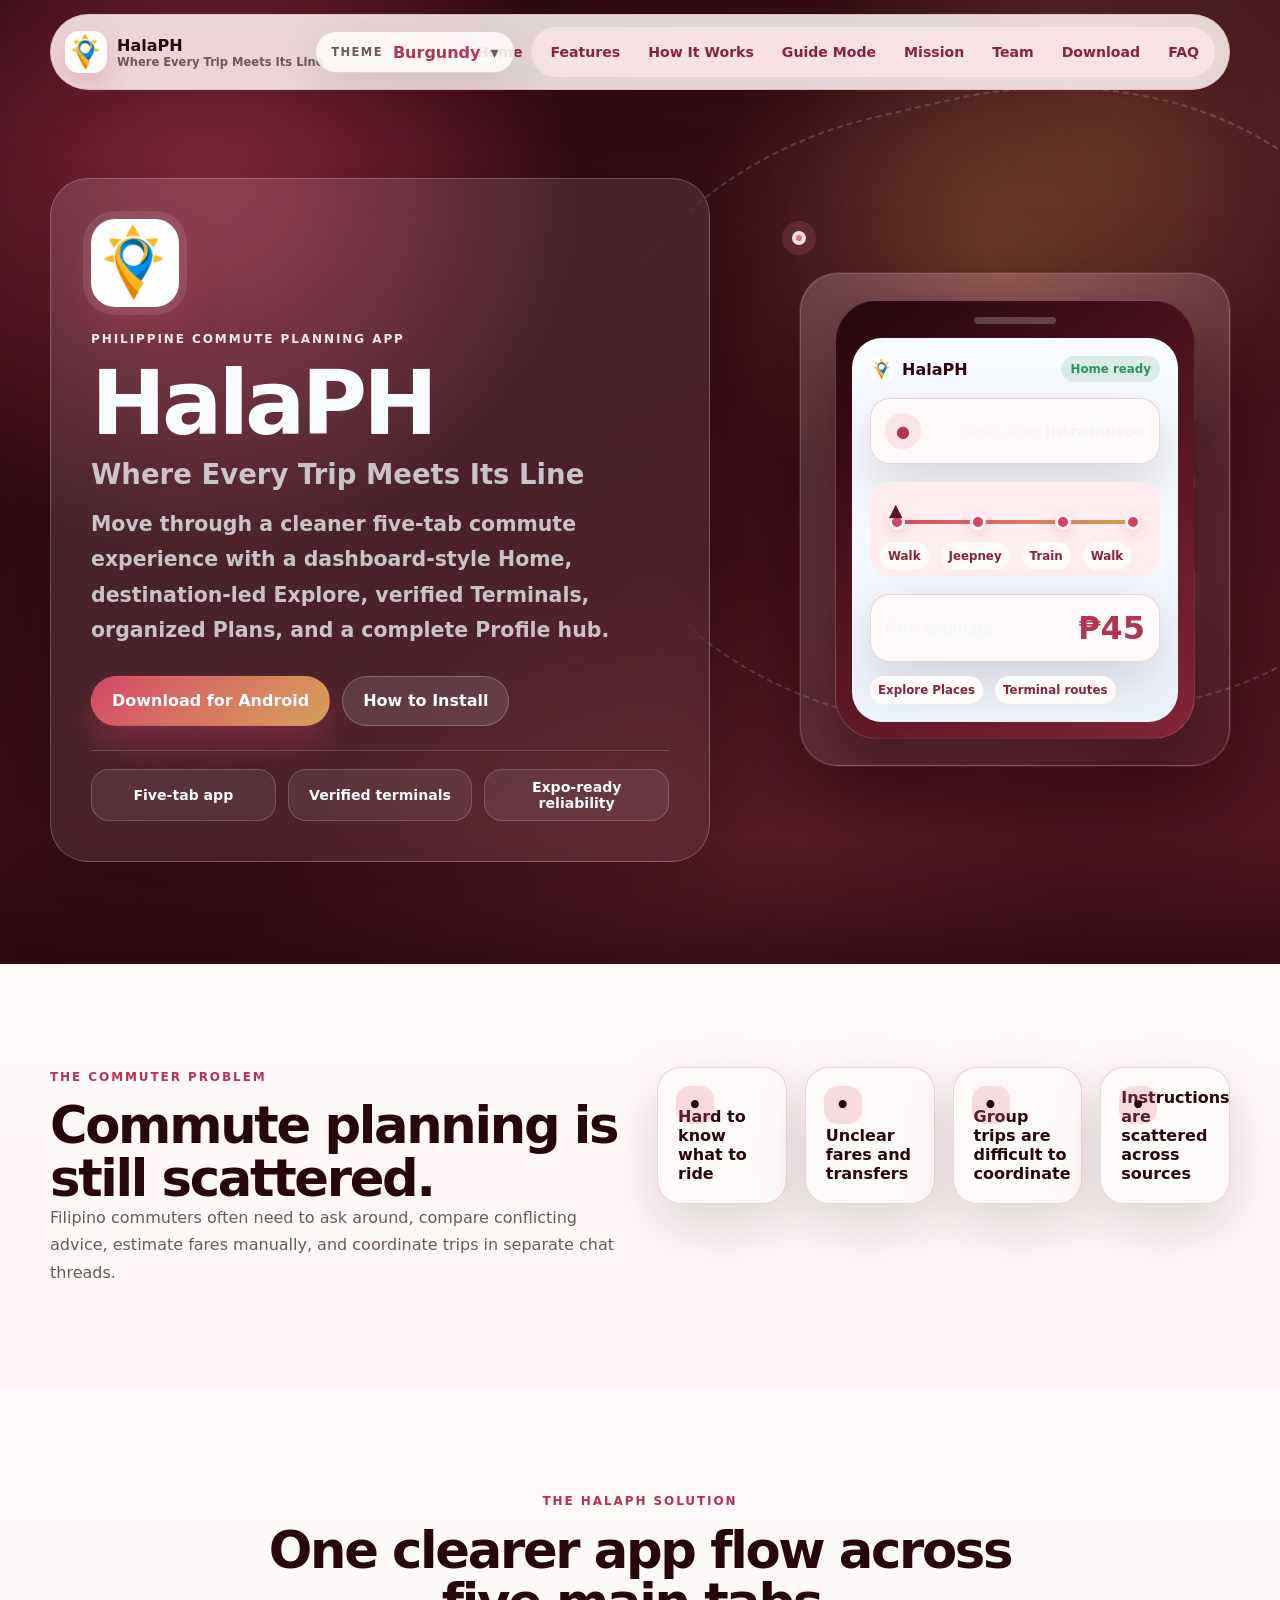
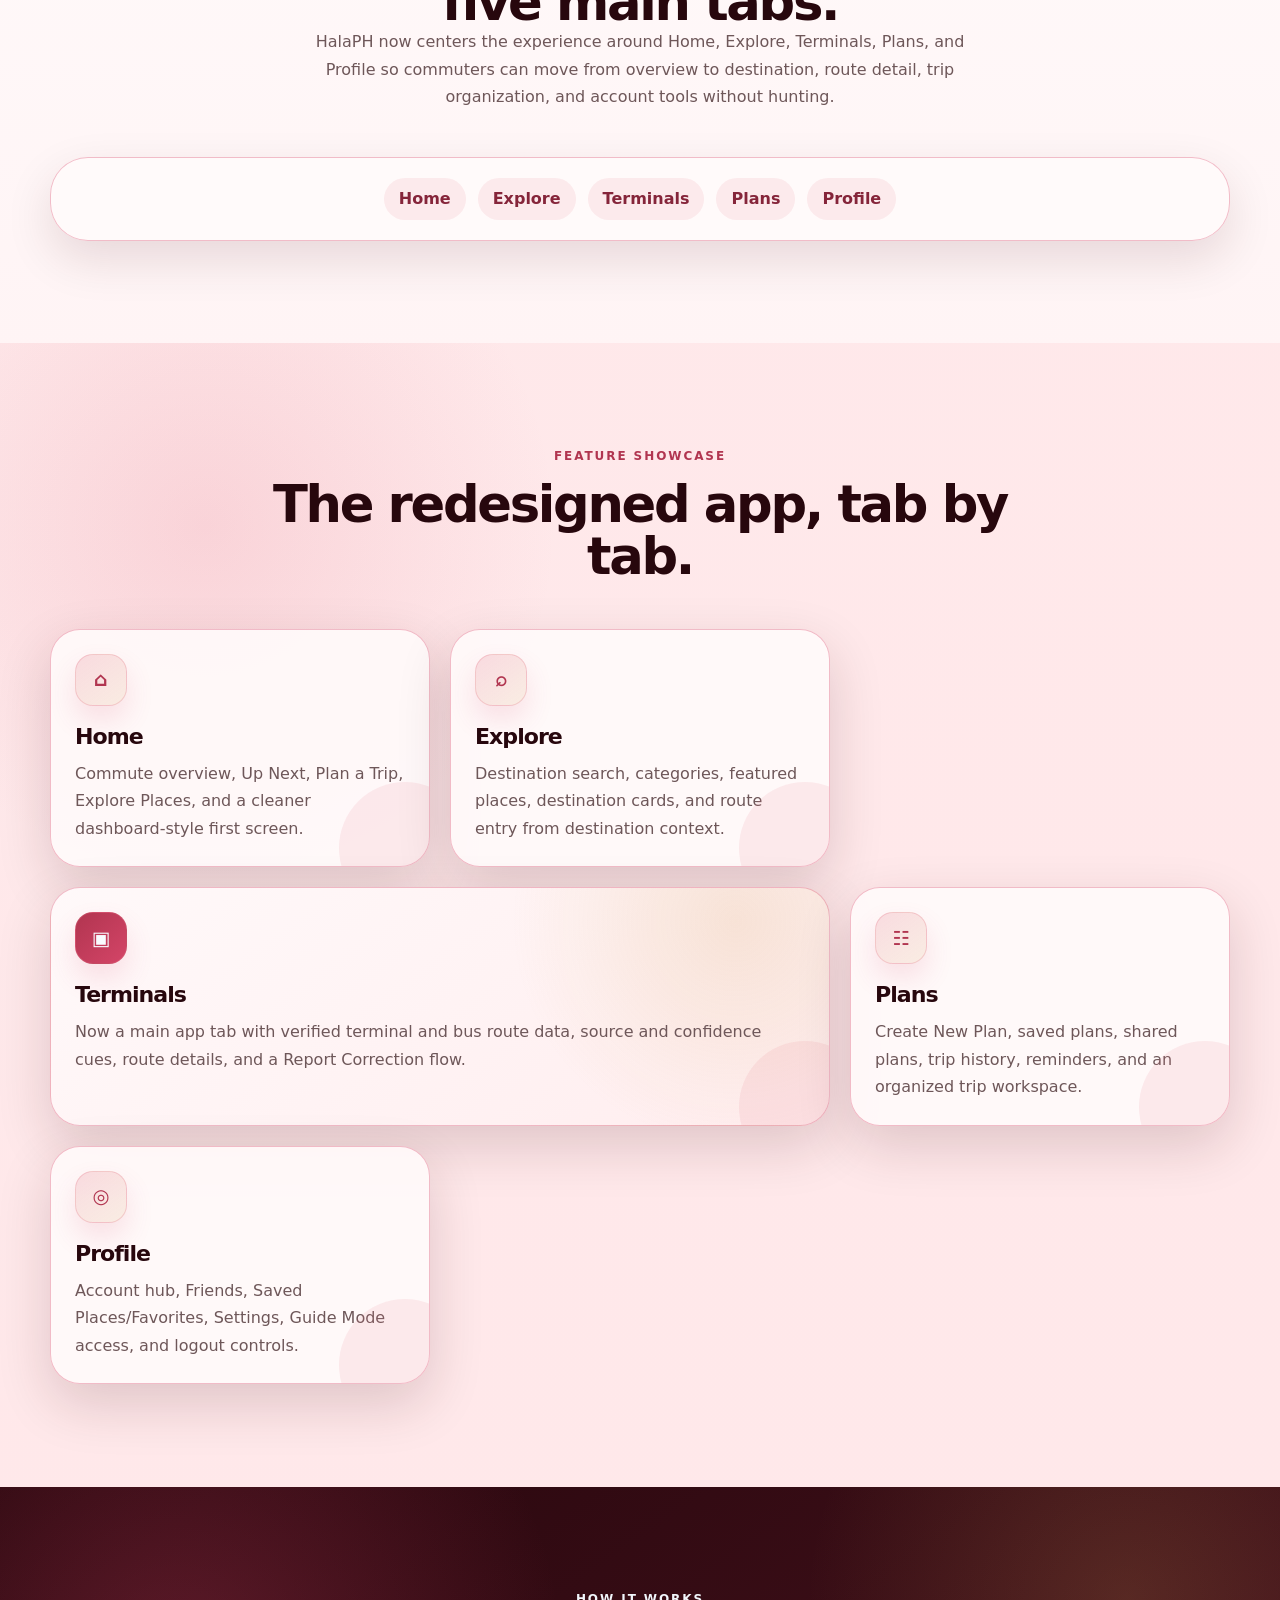
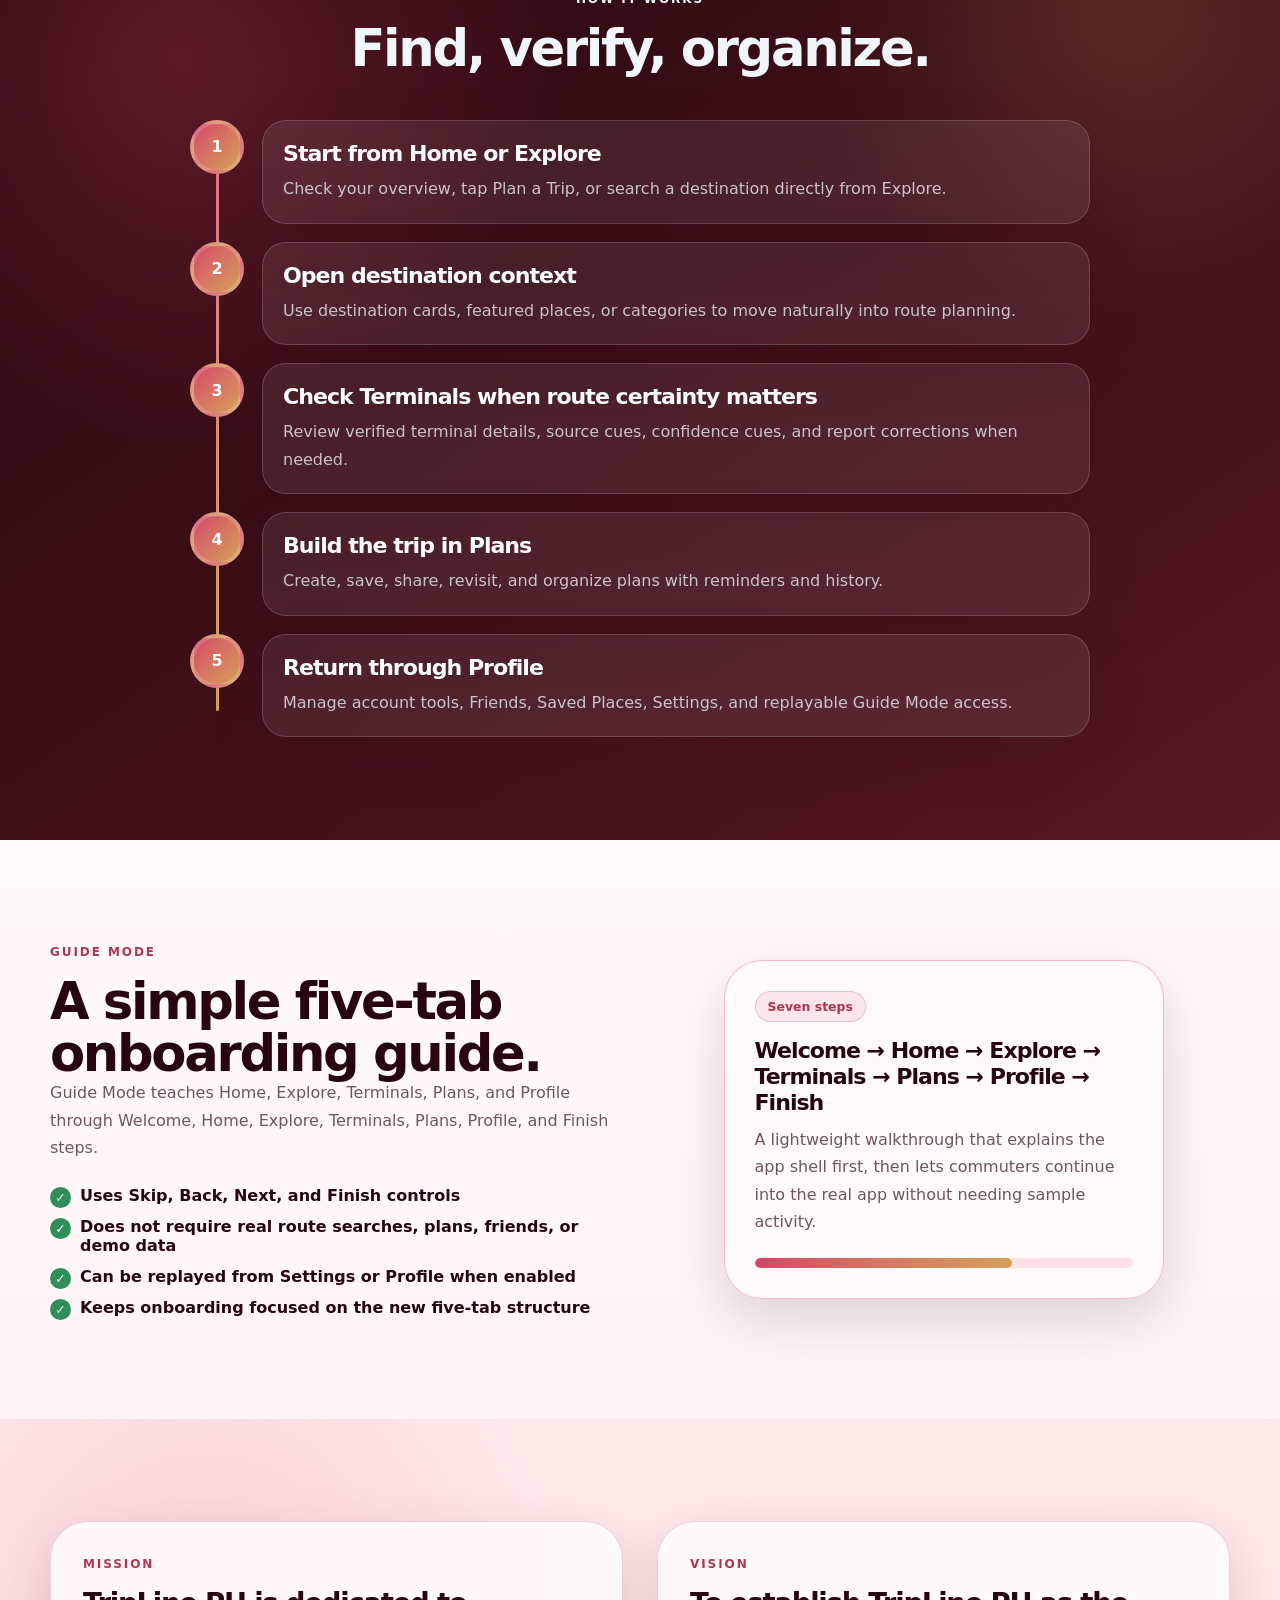
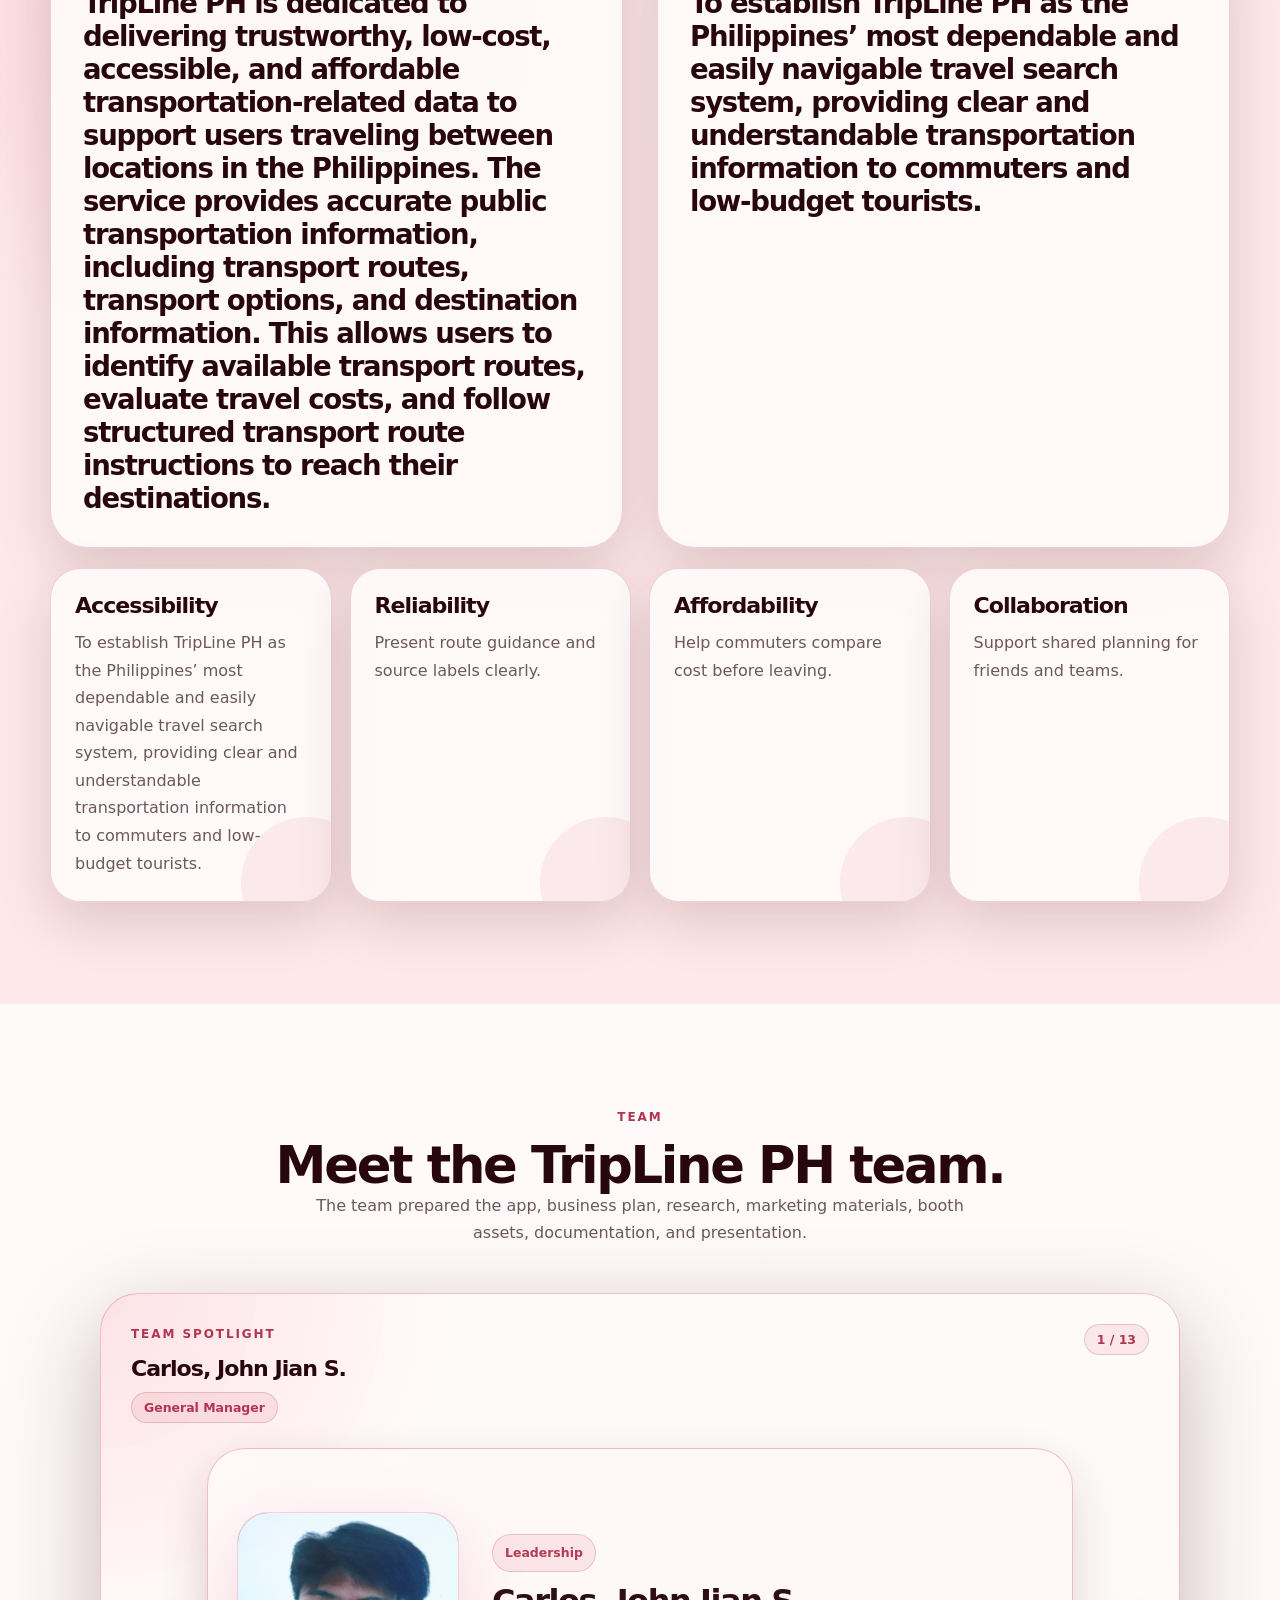
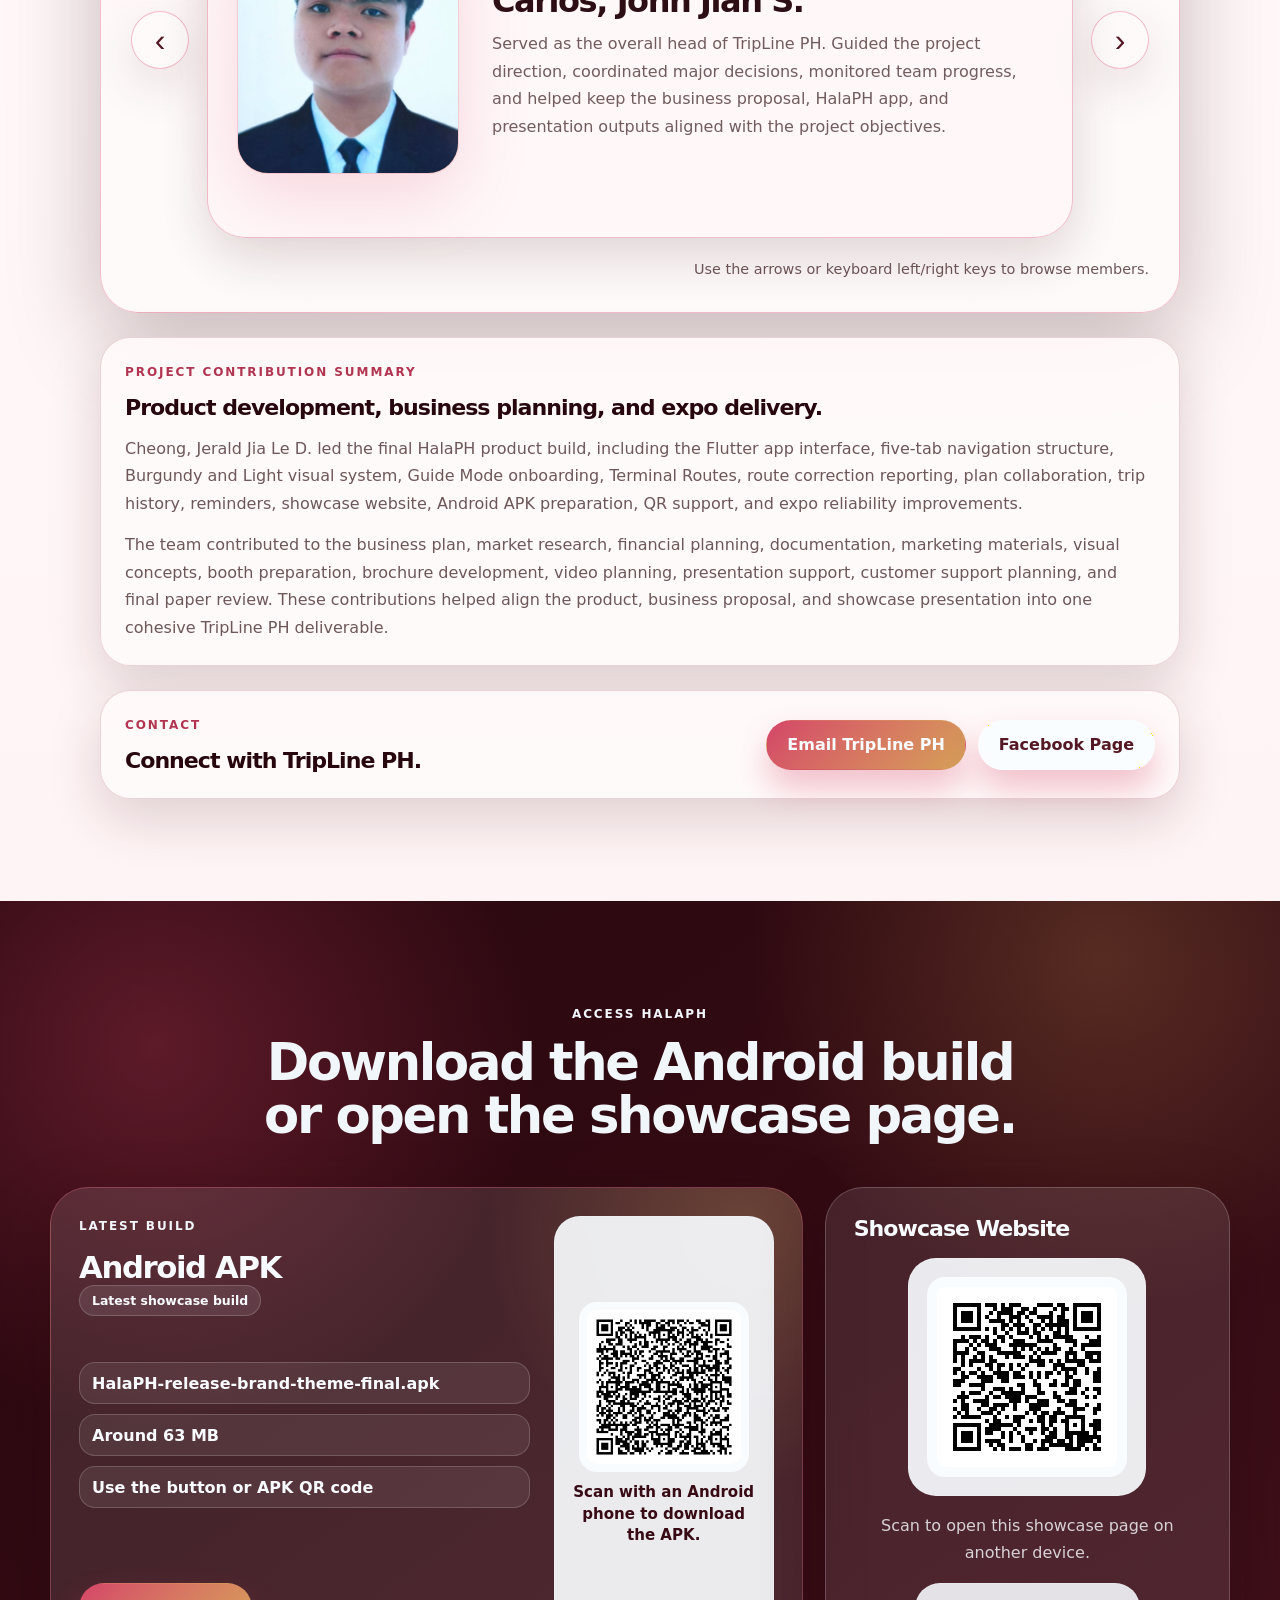
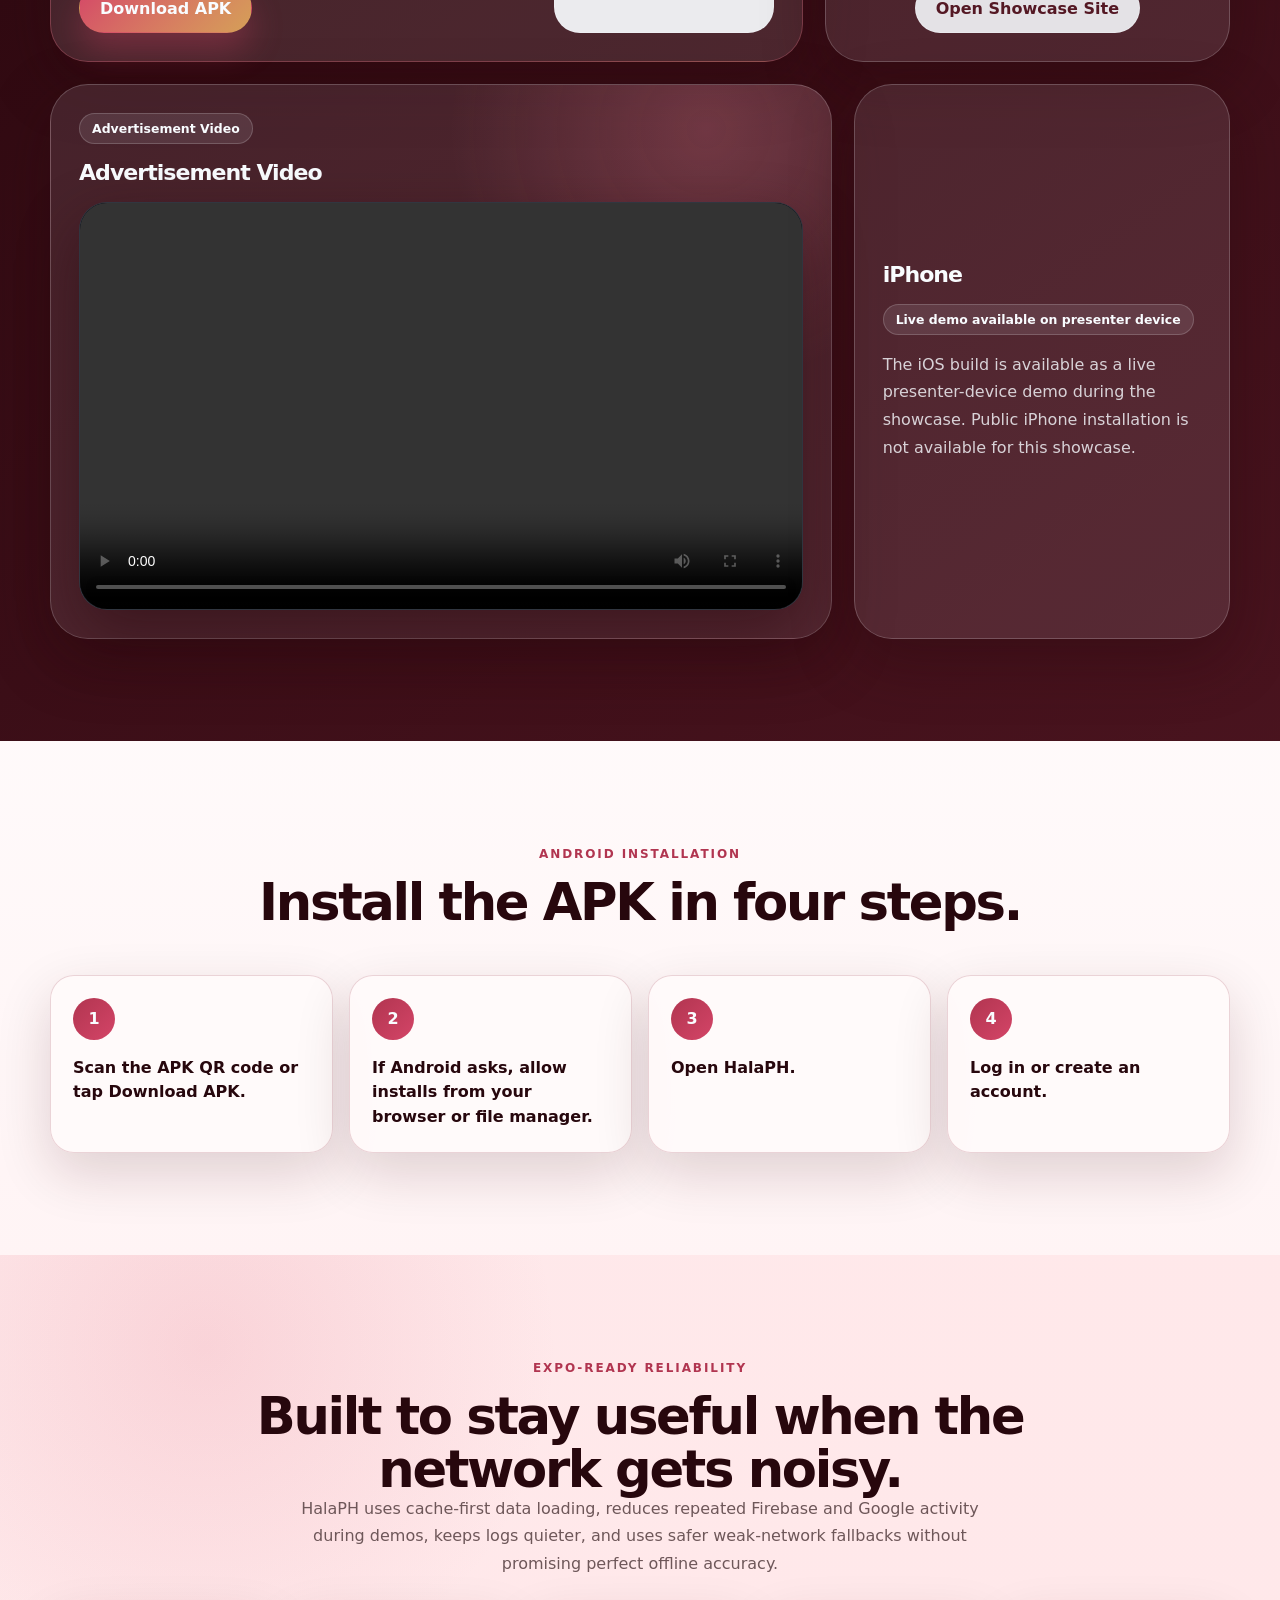
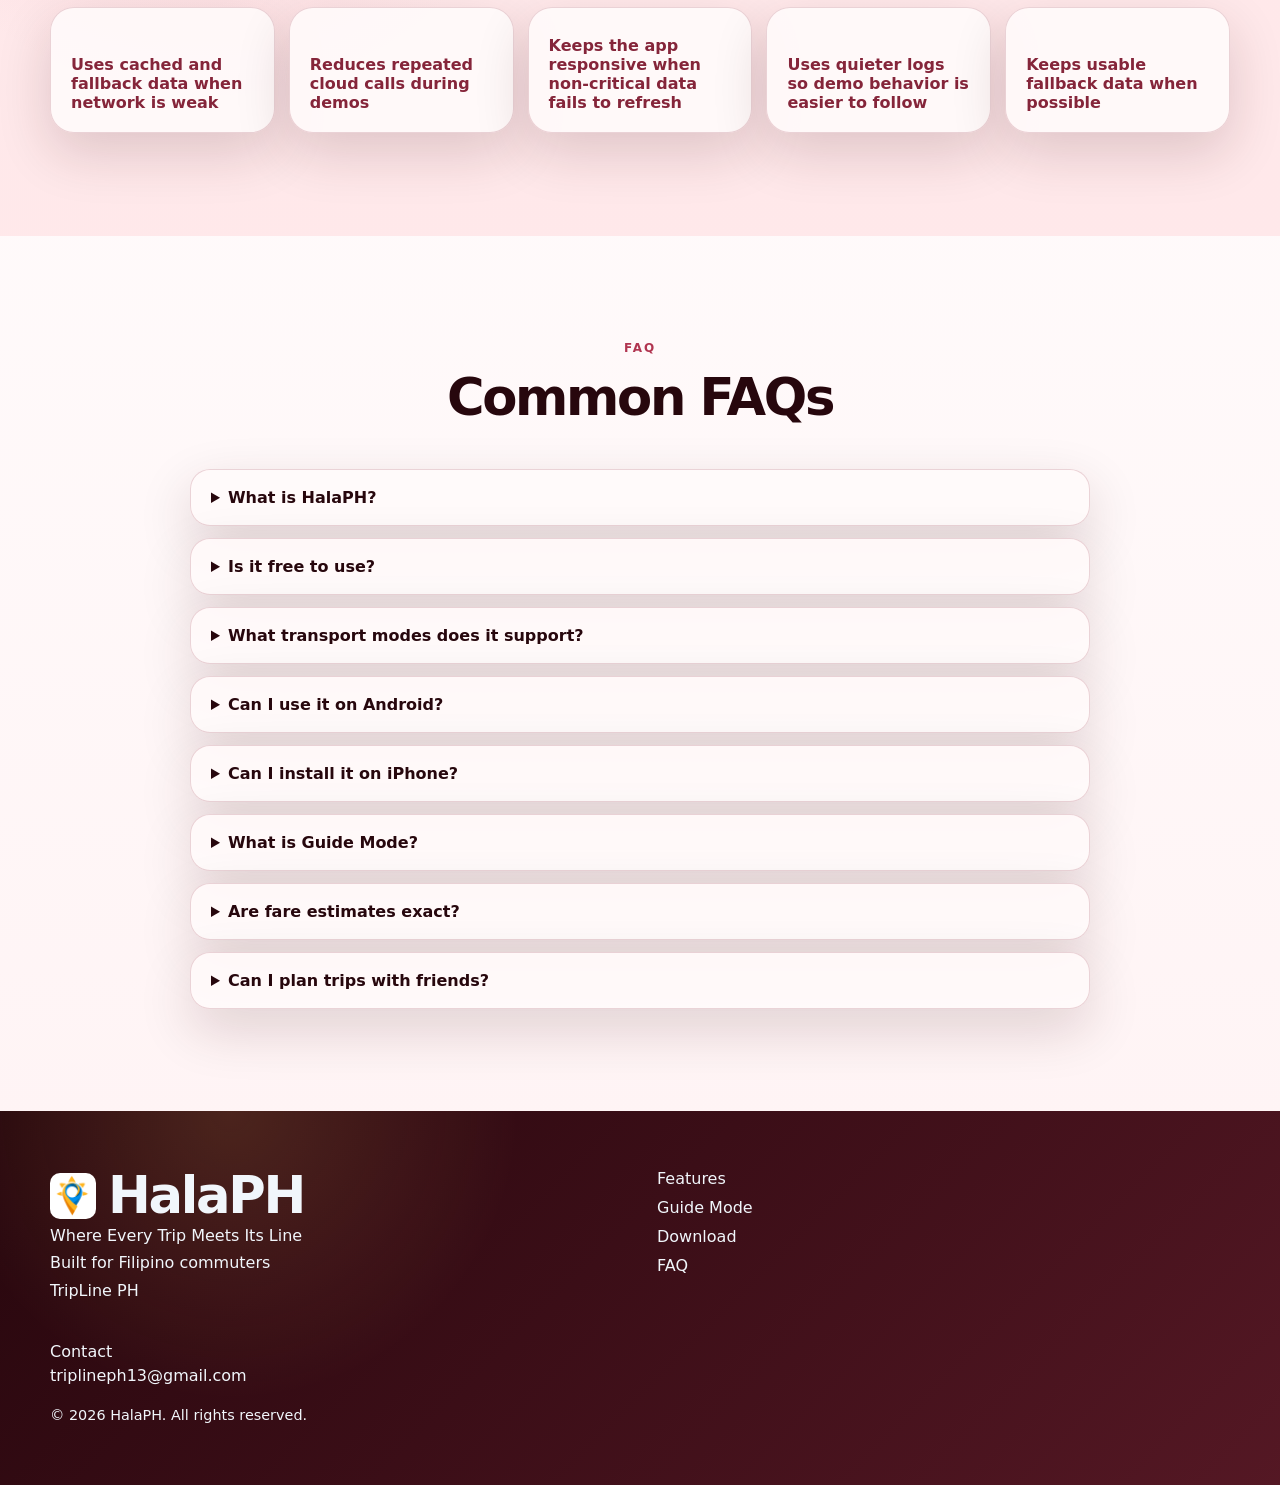
==== commit ab172262: "Refine showcase contribution summary" ====
--- a/index.html
+++ b/index.html
@@ -396,21 +396,24 @@
           <div class="contribution-summary reveal">
             <div>
               <p class="eyebrow">Project contribution summary</p>
-              <h3>Final app, business planning, and showcase preparation.</h3>
+              <h3>Product development, business planning, and expo delivery.</h3>
             </div>
             <p>
-              Cheong, Jerald Jia Le D. developed and rebuilt the final HalaPH
-              app and showcase site. The release includes the redesigned Home,
-              Explore, Terminals, Plans, and Profile structure, Guide Mode,
-              featured places, route planning, fare estimates, collaboration,
-              reminders, trip history, showcase testing, APK updates, and QR support.
+              Cheong, Jerald Jia Le D. led the final HalaPH product build,
+              including the Flutter app interface, five-tab navigation structure,
+              Burgundy and Light visual system, Guide Mode onboarding, Terminal
+              Routes, route correction reporting, plan collaboration, trip
+              history, reminders, showcase website, Android APK preparation,
+              QR support, and expo reliability improvements.
             </p>
             <p>
-              The team supported leadership, documentation, finance, marketing,
-              research, data analysis, advertising, UI/UX planning, visual
-              concepts, booth preparation, brochure work, video planning,
-              customer support planning, presentation support, and final paper
-              review.
+              The team contributed to the business plan, market research,
+              financial planning, documentation, marketing materials, visual
+              concepts, booth preparation, brochure development, video planning,
+              presentation support, customer support planning, and final paper
+              review. These contributions helped align the product, business
+              proposal, and showcase presentation into one cohesive TripLine PH
+              deliverable.
             </p>
           </div>
 
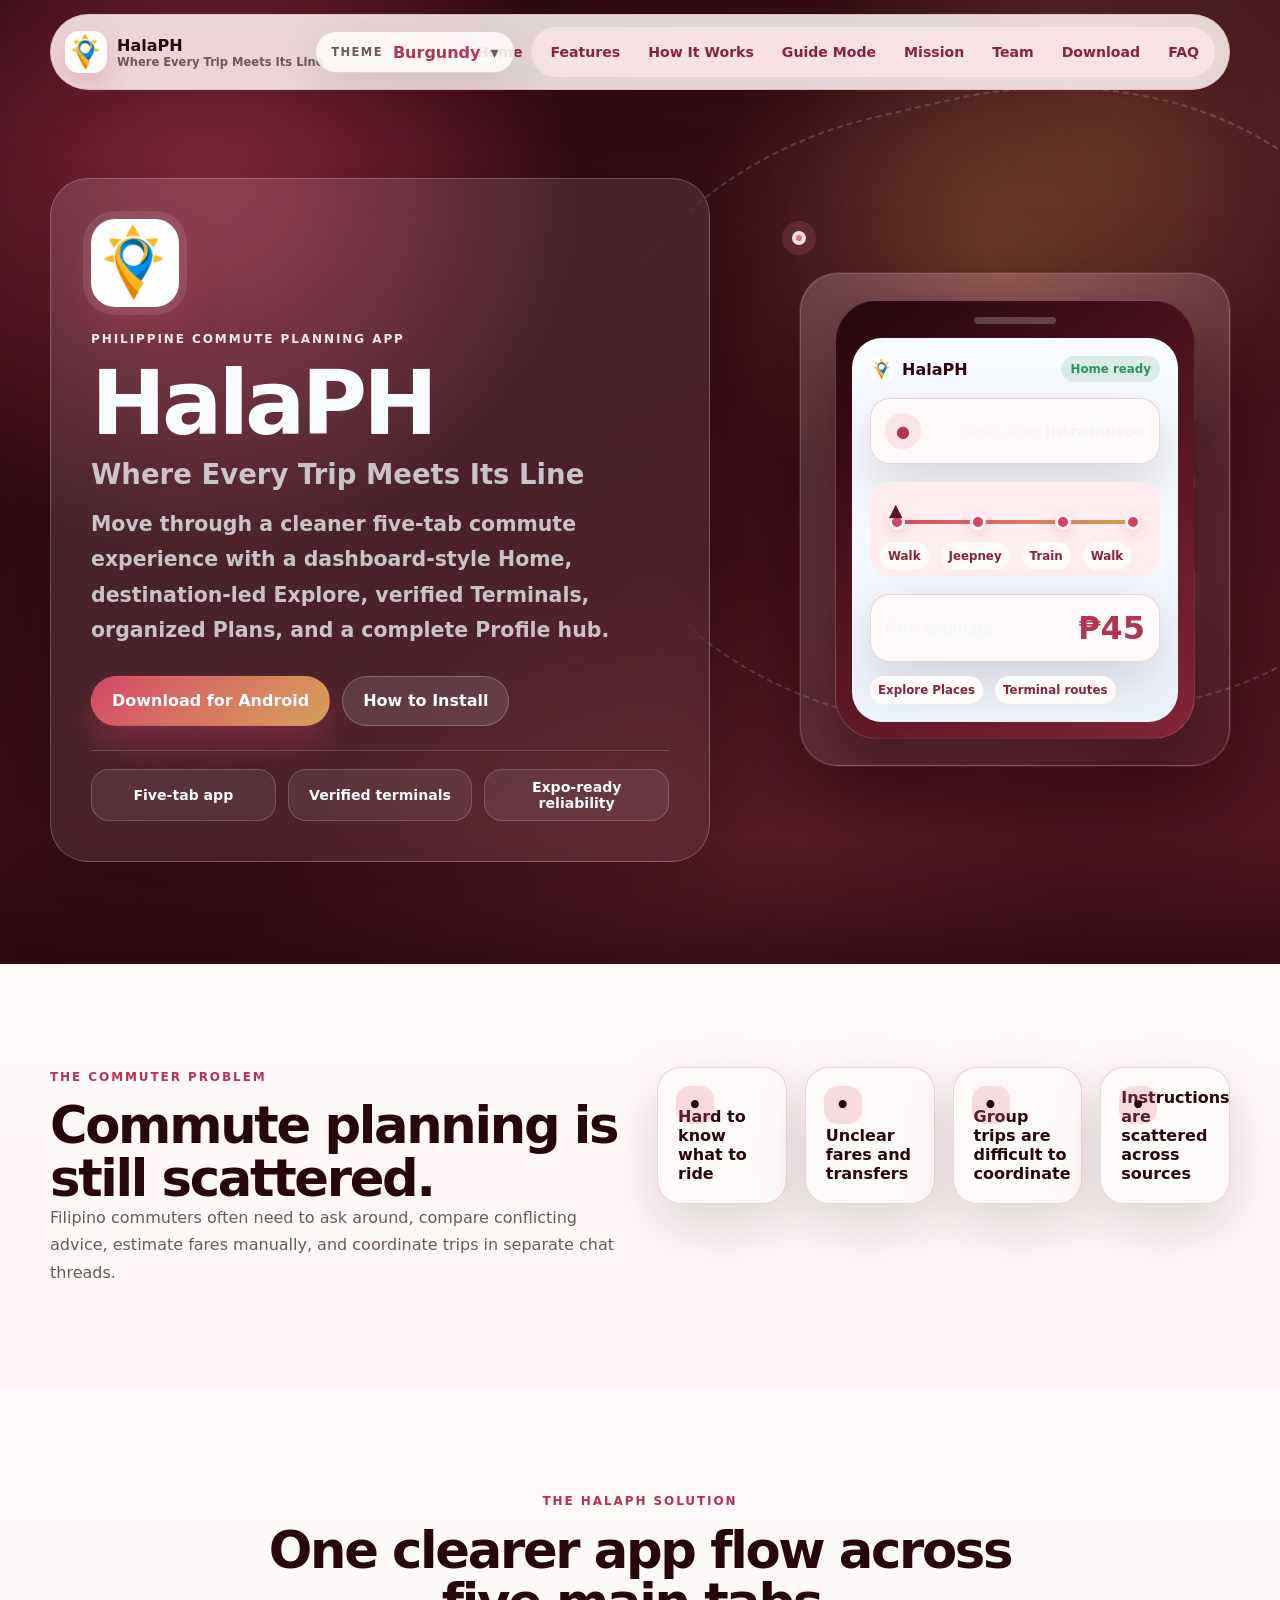
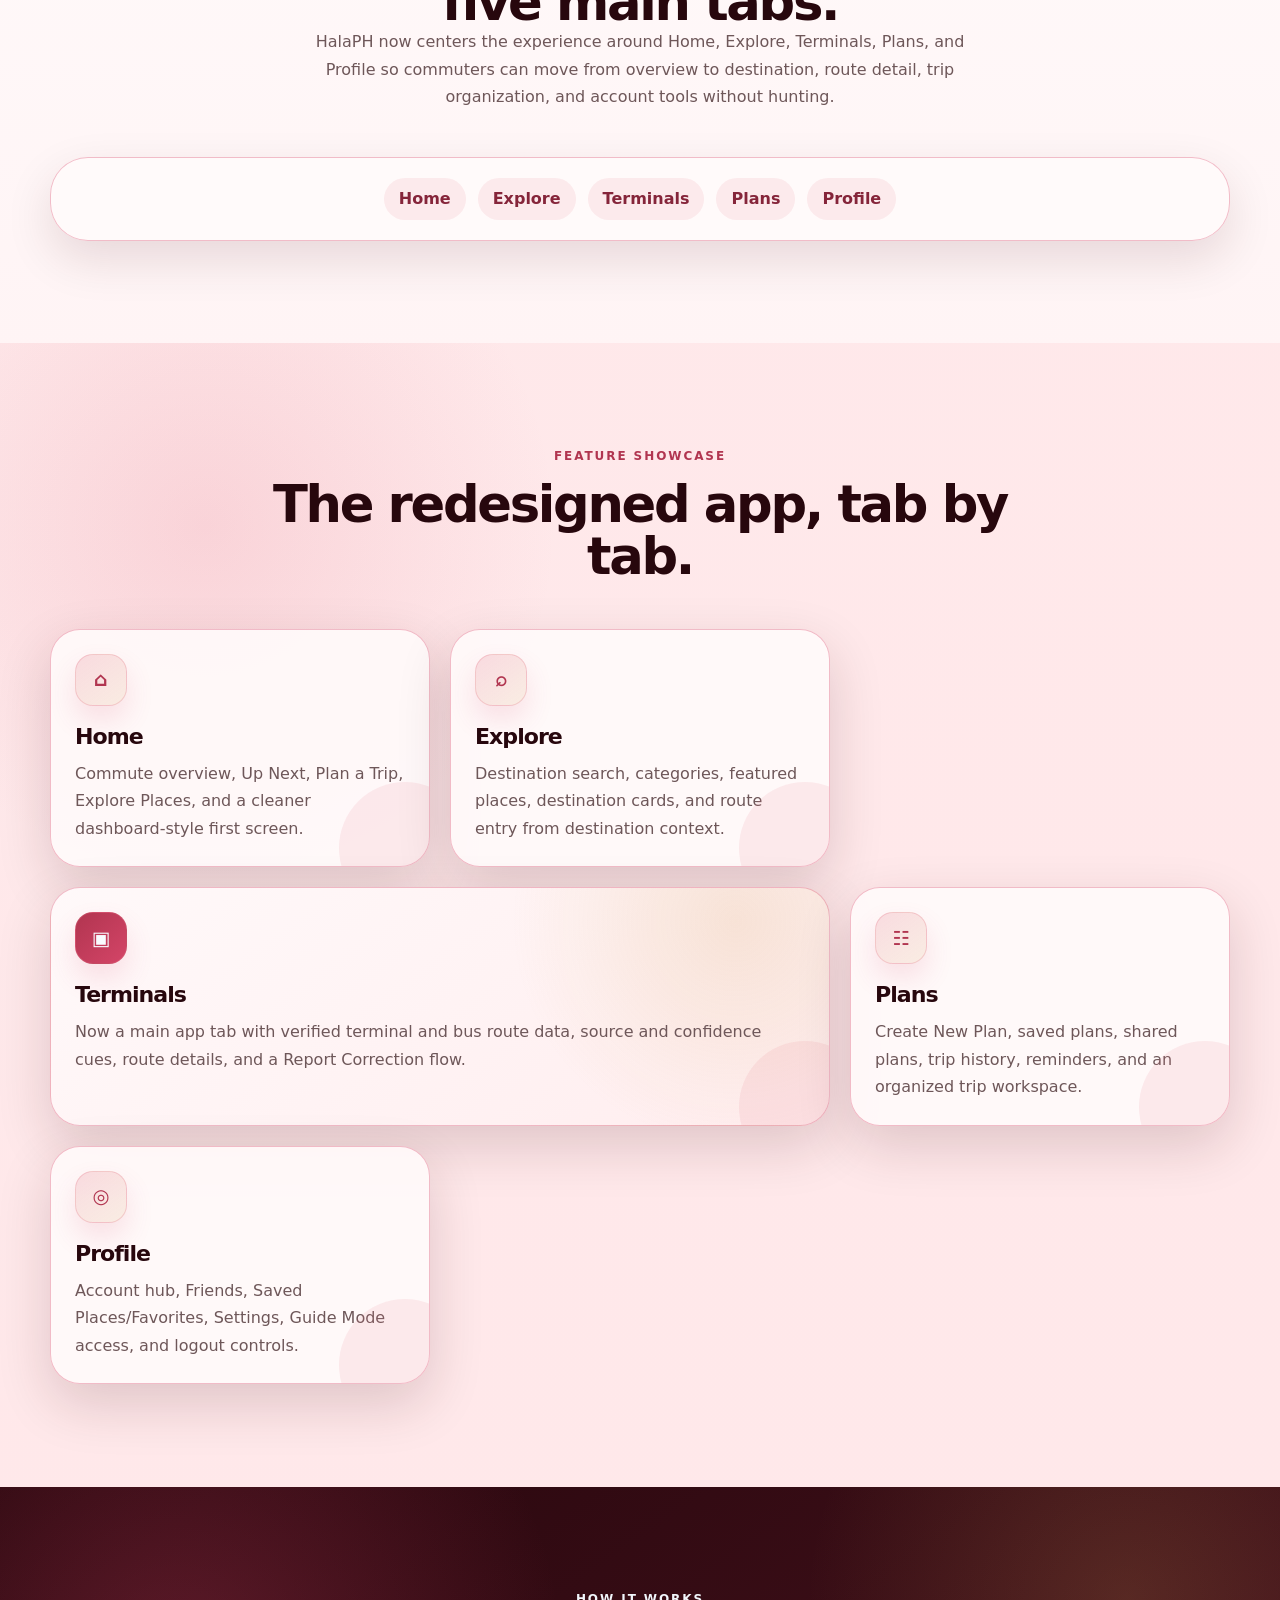
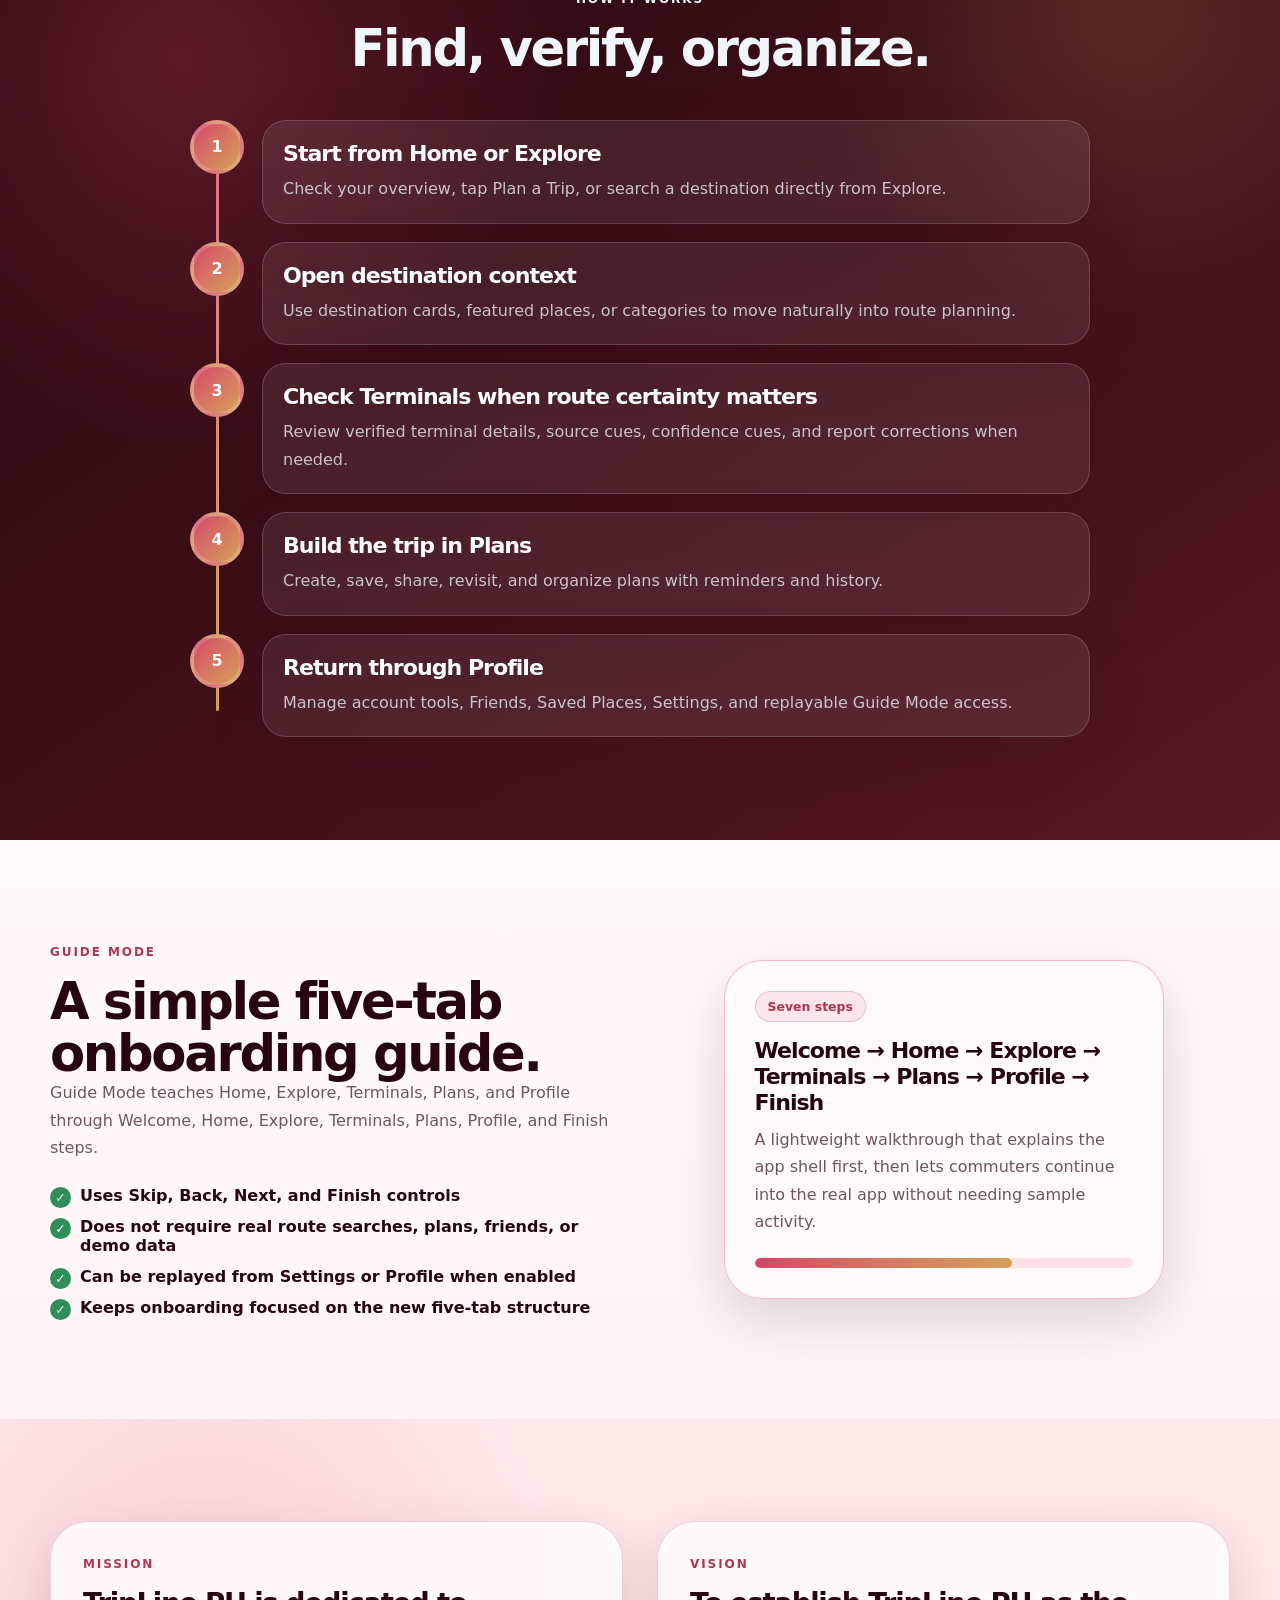
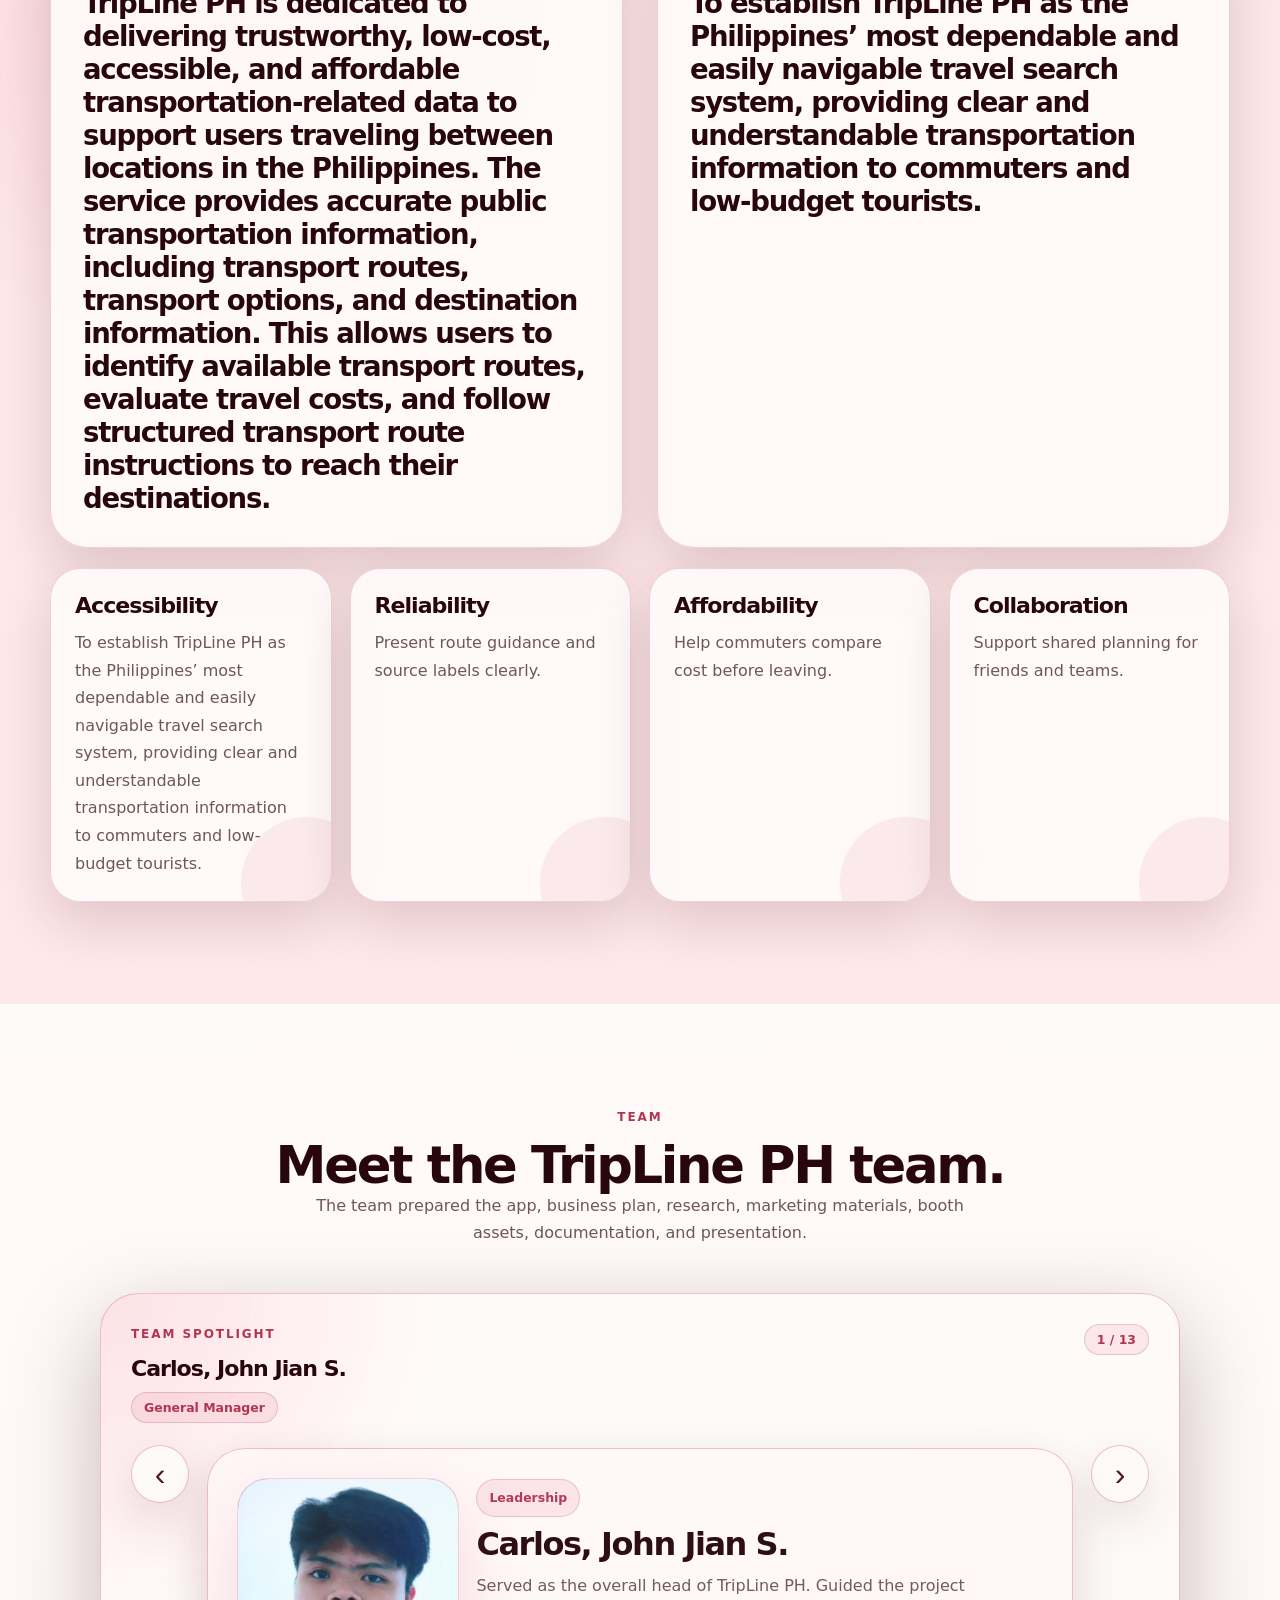
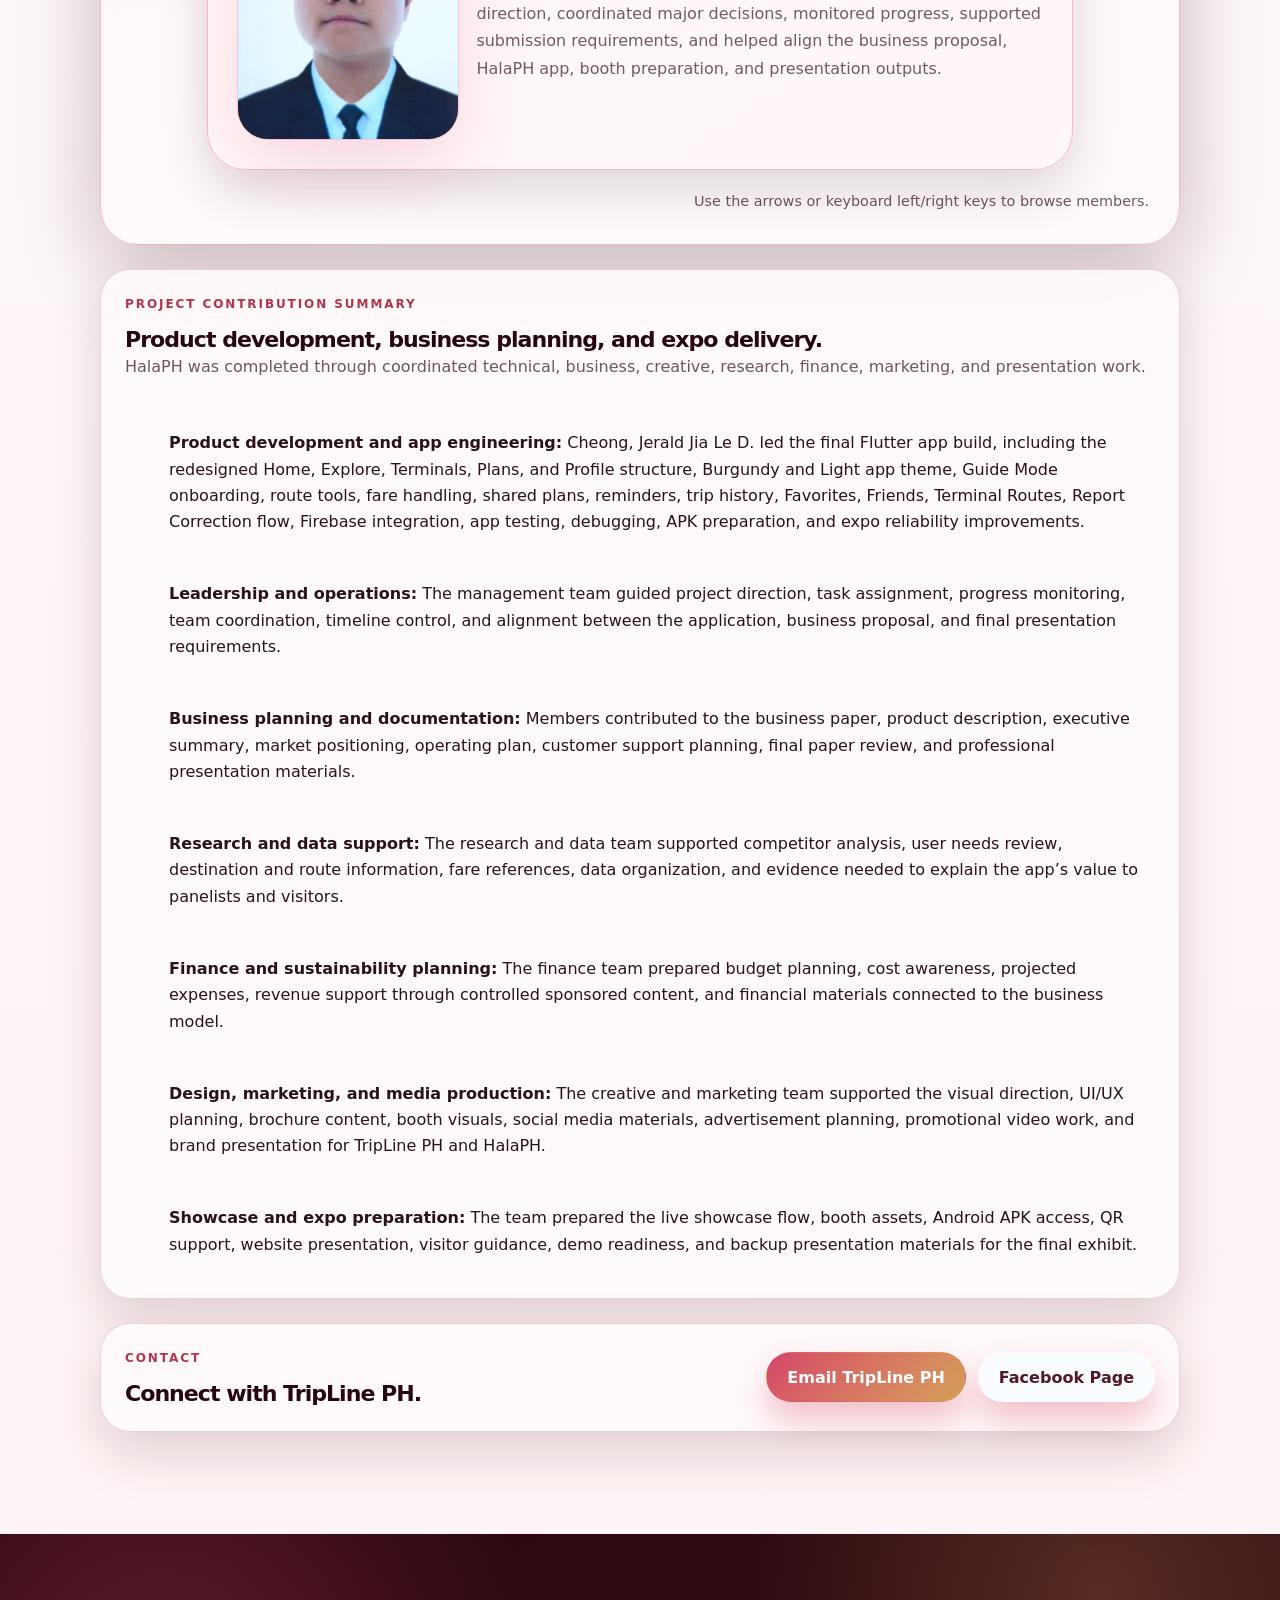
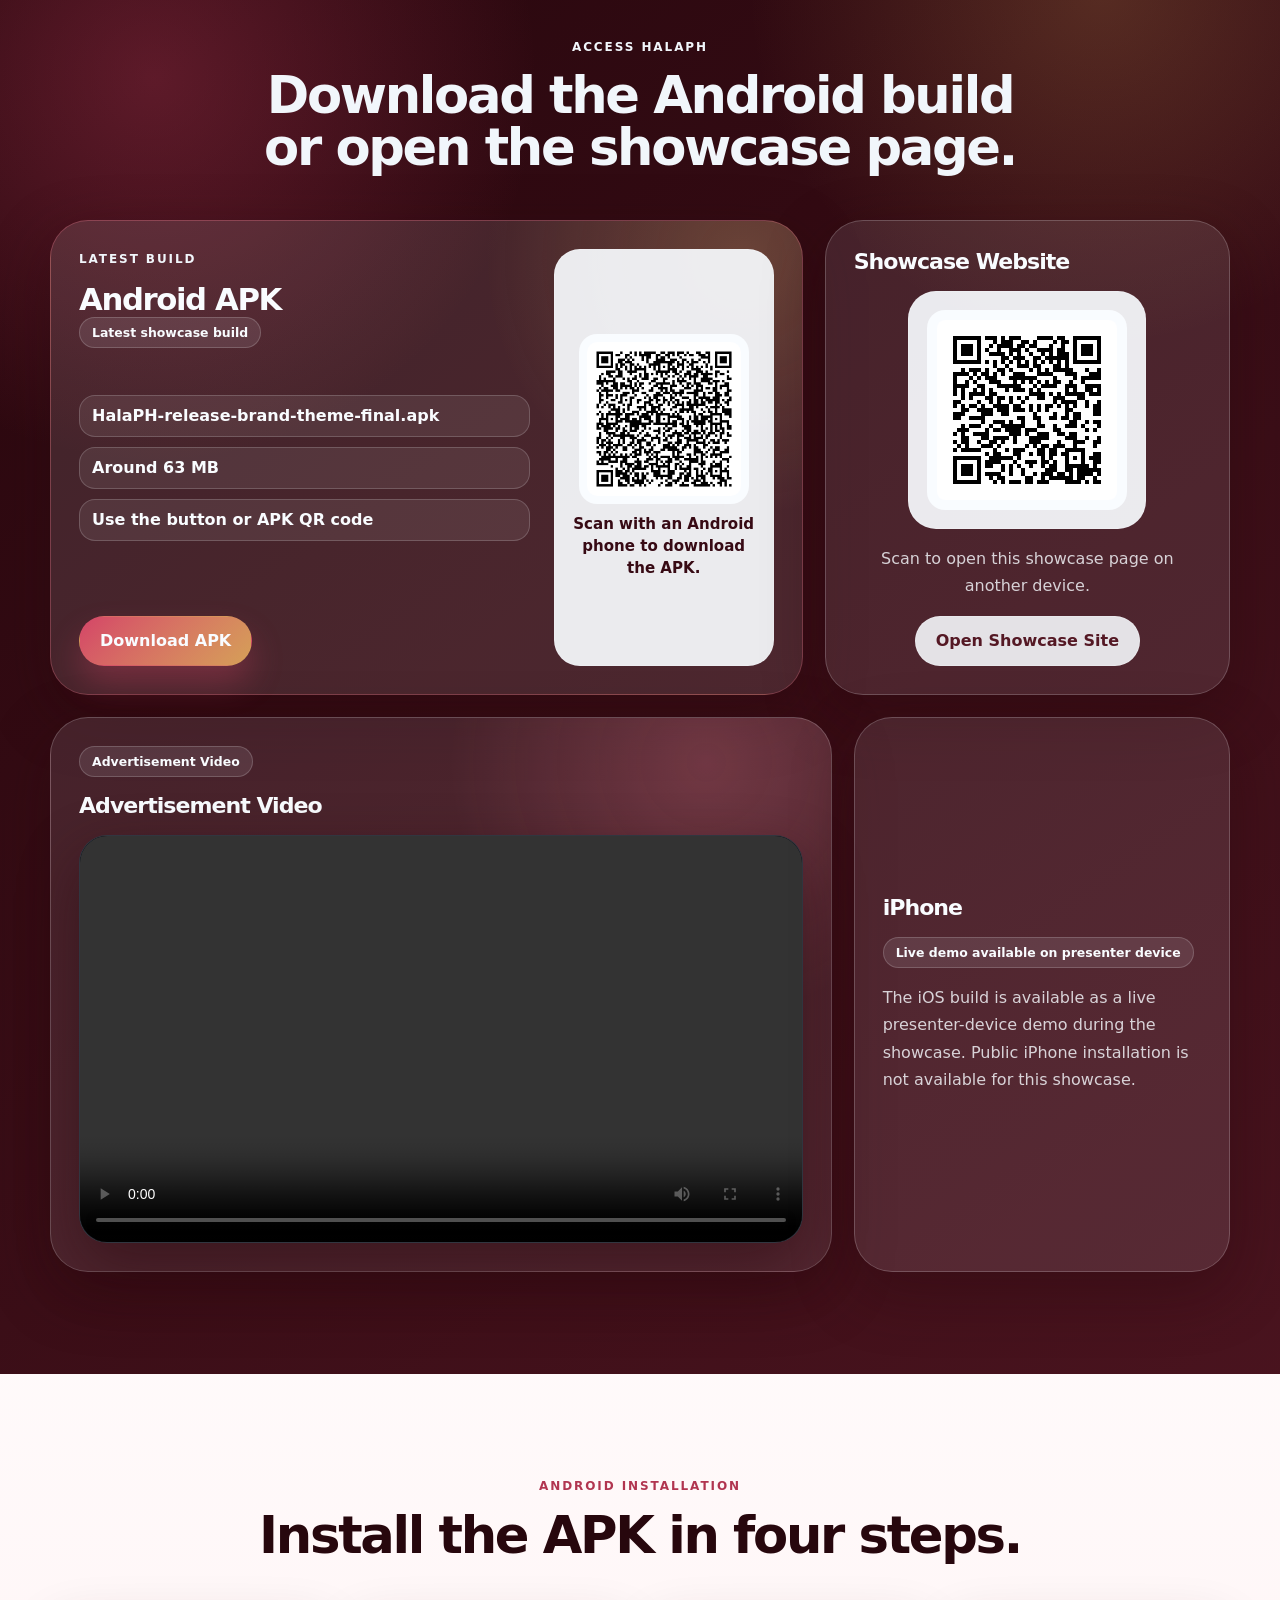
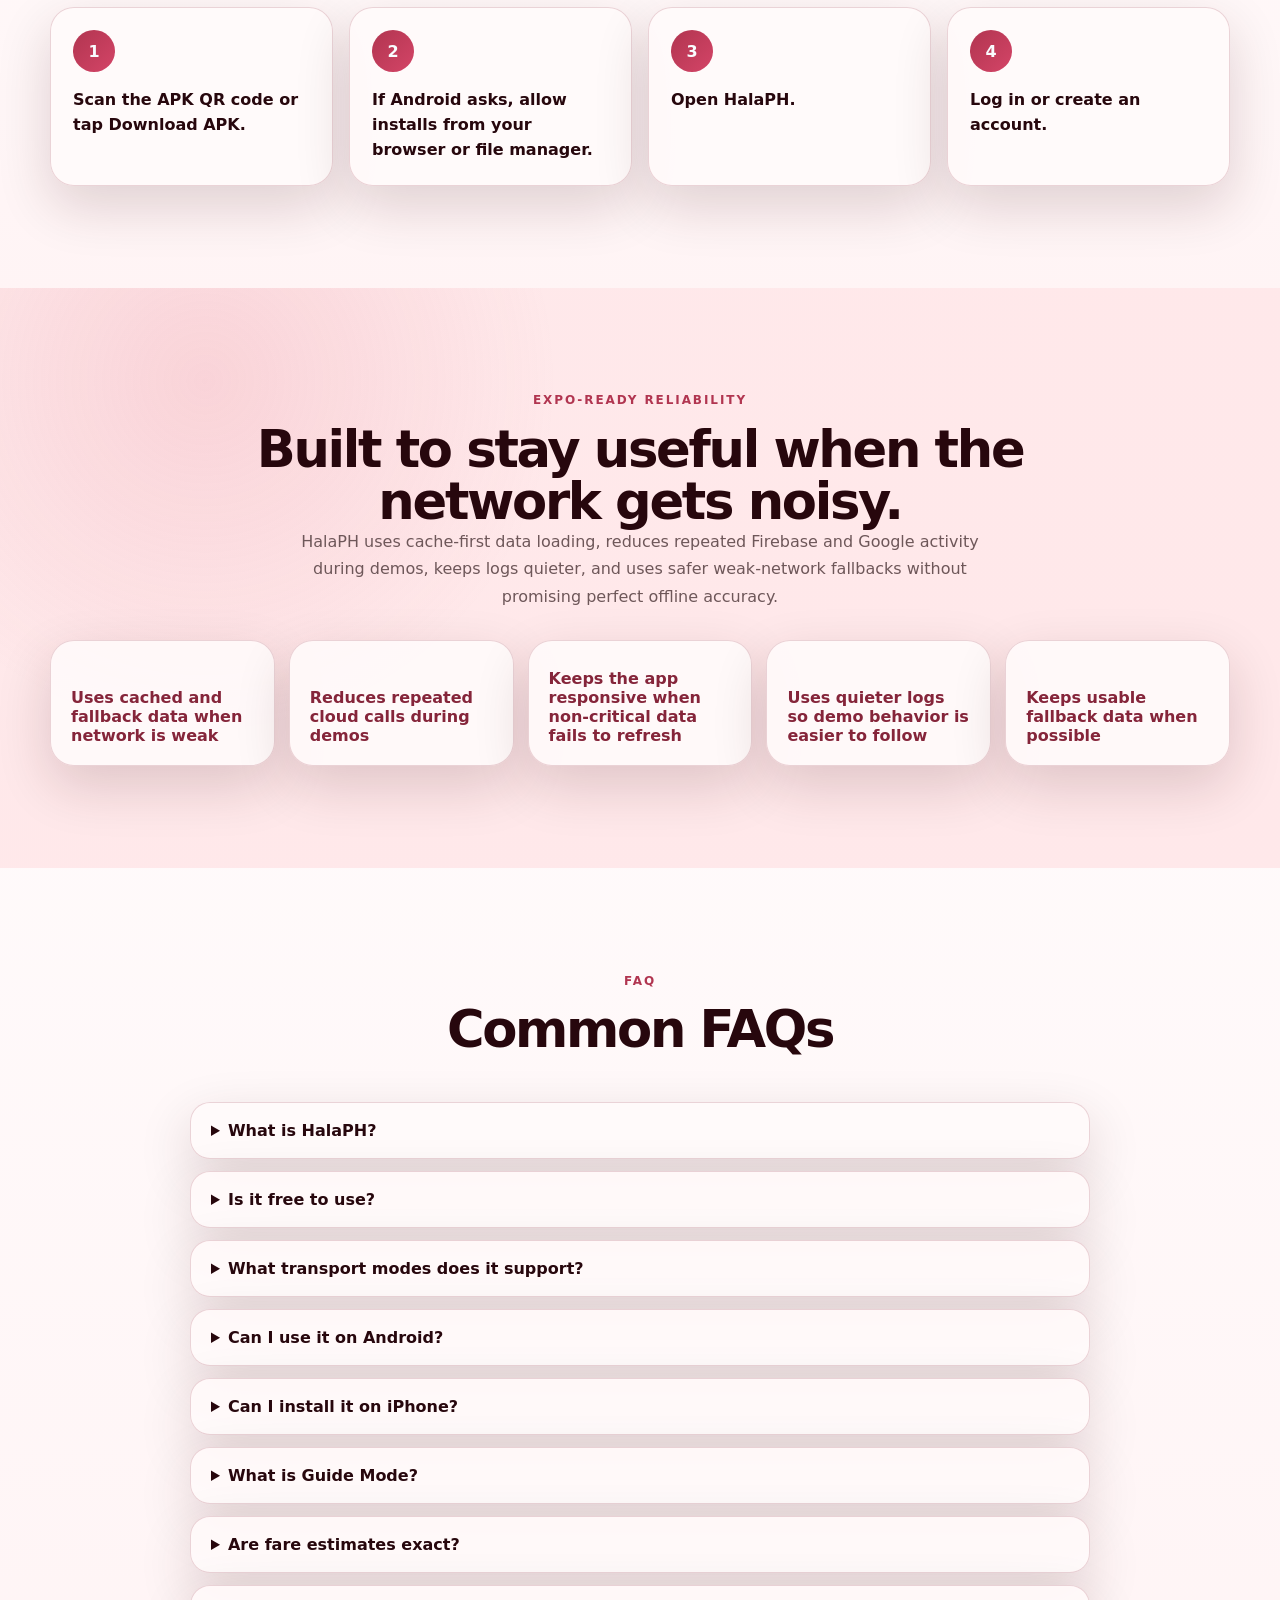
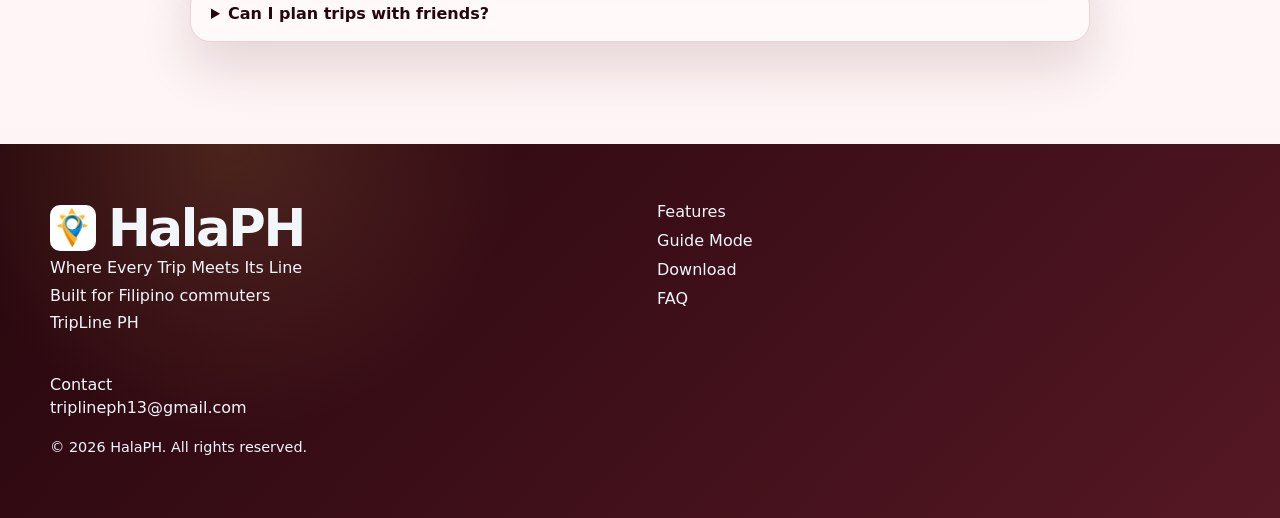
==== commit aa481d0c: "Update showcase team contributions" ====
--- a/index.html
+++ b/index.html
@@ -397,24 +397,65 @@
             <div>
               <p class="eyebrow">Project contribution summary</p>
               <h3>Product development, business planning, and expo delivery.</h3>
-            </div>
-            <p>
-              Cheong, Jerald Jia Le D. led the final HalaPH product build,
-              including the Flutter app interface, five-tab navigation structure,
-              Burgundy and Light visual system, Guide Mode onboarding, Terminal
-              Routes, route correction reporting, plan collaboration, trip
-              history, reminders, showcase website, Android APK preparation,
-              QR support, and expo reliability improvements.
-            </p>
-            <p>
-              The team contributed to the business plan, market research,
-              financial planning, documentation, marketing materials, visual
-              concepts, booth preparation, brochure development, video planning,
-              presentation support, customer support planning, and final paper
-              review. These contributions helped align the product, business
-              proposal, and showcase presentation into one cohesive TripLine PH
-              deliverable.
-            </p>
+              <p>
+                HalaPH was completed through coordinated technical, business,
+                creative, research, finance, marketing, and presentation work.
+              </p>
+            </div>
+
+            <ul class="professional-contribution-list">
+              <li>
+                <strong>Product development and app engineering:</strong>
+                Cheong, Jerald Jia Le D. led the final Flutter app build,
+                including the redesigned Home, Explore, Terminals, Plans, and
+                Profile structure, Burgundy and Light app theme, Guide Mode
+                onboarding, route tools, fare handling, shared plans, reminders,
+                trip history, Favorites, Friends, Terminal Routes, Report
+                Correction flow, Firebase integration, app testing, debugging,
+                APK preparation, and expo reliability improvements.
+              </li>
+              <li>
+                <strong>Leadership and operations:</strong>
+                The management team guided project direction, task assignment,
+                progress monitoring, team coordination, timeline control, and
+                alignment between the application, business proposal, and final
+                presentation requirements.
+              </li>
+              <li>
+                <strong>Business planning and documentation:</strong>
+                Members contributed to the business paper, product description,
+                executive summary, market positioning, operating plan, customer
+                support planning, final paper review, and professional
+                presentation materials.
+              </li>
+              <li>
+                <strong>Research and data support:</strong>
+                The research and data team supported competitor analysis, user
+                needs review, destination and route information, fare references,
+                data organization, and evidence needed to explain the app’s
+                value to panelists and visitors.
+              </li>
+              <li>
+                <strong>Finance and sustainability planning:</strong>
+                The finance team prepared budget planning, cost awareness,
+                projected expenses, revenue support through controlled sponsored
+                content, and financial materials connected to the business model.
+              </li>
+              <li>
+                <strong>Design, marketing, and media production:</strong>
+                The creative and marketing team supported the visual direction,
+                UI/UX planning, brochure content, booth visuals, social media
+                materials, advertisement planning, promotional video work, and
+                brand presentation for TripLine PH and HalaPH.
+              </li>
+              <li>
+                <strong>Showcase and expo preparation:</strong>
+                The team prepared the live showcase flow, booth assets, Android
+                APK access, QR support, website presentation, visitor guidance,
+                demo readiness, and backup presentation materials for the final
+                exhibit.
+              </li>
+            </ul>
           </div>
 
           <div class="contact-strip reveal" id="contact">
--- a/styles.css
+++ b/styles.css
@@ -2045,4 +2045,580 @@
   }
 }
 
-
+.professional-contribution-list {
+  display: grid;
+  gap: 0.85rem;
+  margin: 1.25rem 0 0;
+  padding: 0;
+  list-style: none;
+}
+
+.professional-contribution-list li {
+  position: relative;
+  padding: 1rem 1rem 1rem 2.75rem;
+  border: 1px solid var(--border);
+  border-radius: 1rem;
+  background: var(--surface);
+  color: var(--text-muted);
+  line-height: 1.65;
+}
+
+.professional-contribution-list li::before {
+  content: "";
+  position: absolute;
+  left: 1rem;
+  top: 1.35rem;
+  width: 0.55rem;
+  height: 0.55rem;
+  border-radius: 999px;
+  background: var(--accent);
+  box-shadow: 0 0 0 0.25rem var(--accent-soft);
+}
+
+.professional-contribution-list strong {
+  color: var(--text);
+  font-weight: 800;
+}
+
+@media (max-width: 640px) {
+  .professional-contribution-list li {
+    padding: 0.9rem 0.9rem 0.9rem 2.35rem;
+  }
+
+  .professional-contribution-list li::before {
+    left: 0.9rem;
+  }
+}
+
+.team-contributions {
+  display: grid;
+  gap: 0.65rem;
+  margin: 1.1rem 0 0;
+  padding: 0;
+  list-style: none;
+}
+
+.team-contributions li {
+  position: relative;
+  padding: 0.72rem 0.85rem 0.72rem 2.15rem;
+  border: 1px solid var(--border);
+  border-radius: 0.9rem;
+  background: var(--surface-soft);
+  color: var(--text-muted);
+  line-height: 1.55;
+  font-size: 0.95rem;
+}
+
+.team-contributions li::before {
+  content: "";
+  position: absolute;
+  left: 0.85rem;
+  top: 1.18rem;
+  width: 0.45rem;
+  height: 0.45rem;
+  border-radius: 999px;
+  background: var(--accent);
+}
+
+.team-contributions .team-contribution-heading {
+  padding: 0;
+  border: 0;
+  background: transparent;
+  color: var(--text);
+  font-weight: 800;
+  font-size: 0.82rem;
+  letter-spacing: 0.08em;
+  text-transform: uppercase;
+}
+
+.team-contributions .team-contribution-heading::before {
+  display: none;
+}
+
+@media (max-width: 640px) {
+  .team-contributions li {
+    font-size: 0.9rem;
+    padding: 0.68rem 0.75rem 0.68rem 2rem;
+  }
+
+  .team-contributions li::before {
+    left: 0.78rem;
+  }
+}
+
+/* Professional team contribution bullets */
+.team-member-content {
+  display: flex;
+  min-width: 0;
+  flex-direction: column;
+  gap: 0.7rem;
+}
+
+.team-summary {
+  margin-bottom: 0.2rem;
+}
+
+.team-contributions {
+  display: grid;
+  gap: 0.65rem;
+  margin: 0.35rem 0 0;
+  padding: 0;
+  list-style: none;
+}
+
+.team-contributions li {
+  position: relative;
+  padding: 0.78rem 0.9rem 0.78rem 2.15rem;
+  border: 1px solid var(--border);
+  border-radius: 0.95rem;
+  background: color-mix(in srgb, var(--surface) 86%, var(--accent-soft));
+  color: var(--text-muted);
+  line-height: 1.55;
+  font-size: 0.95rem;
+}
+
+.team-contributions li::before {
+  content: "";
+  position: absolute;
+  left: 0.88rem;
+  top: 1.18rem;
+  width: 0.45rem;
+  height: 0.45rem;
+  border-radius: 999px;
+  background: var(--accent);
+  box-shadow: 0 0 0 0.2rem var(--accent-soft);
+}
+
+.team-contributions .team-contribution-heading {
+  padding: 0.15rem 0 0.25rem;
+  border: 0;
+  border-radius: 0;
+  background: transparent;
+  color: var(--text);
+  font-size: 0.78rem;
+  font-weight: 900;
+  letter-spacing: 0.1em;
+  line-height: 1.2;
+  text-transform: uppercase;
+}
+
+.team-contributions .team-contribution-heading::before {
+  display: none;
+}
+
+@media (max-width: 720px) {
+  .team-contributions {
+    gap: 0.55rem;
+  }
+
+  .team-contributions li {
+    padding: 0.72rem 0.8rem 0.72rem 2rem;
+    font-size: 0.9rem;
+  }
+
+  .team-contributions li::before {
+    left: 0.78rem;
+  }
+}
+
+/* Visible professional contribution bullets inside the team carousel */
+.team-slide-card {
+  align-items: start;
+}
+
+.team-photo-wrap {
+  max-width: 280px;
+}
+
+.team-member-content {
+  display: flex;
+  min-width: 0;
+  flex-direction: column;
+  gap: 0.7rem;
+}
+
+.team-summary {
+  margin-bottom: 0.1rem;
+}
+
+.team-contributions {
+  display: grid !important;
+  gap: 0.65rem;
+  margin: 0.45rem 0 0 !important;
+  padding: 0 !important;
+  list-style: none !important;
+}
+
+.team-contributions li {
+  position: relative;
+  display: block;
+  padding: 0.75rem 0.85rem 0.75rem 2.1rem;
+  border: 1px solid var(--border);
+  border-radius: 0.95rem;
+  background: color-mix(in srgb, var(--surface) 88%, var(--accent-soft));
+  color: var(--text-muted);
+  font-size: 0.92rem;
+  line-height: 1.5;
+}
+
+.team-contributions li::before {
+  content: "";
+  position: absolute;
+  left: 0.85rem;
+  top: 1.12rem;
+  width: 0.42rem;
+  height: 0.42rem;
+  border-radius: 999px;
+  background: var(--accent);
+  box-shadow: 0 0 0 0.18rem var(--accent-soft);
+}
+
+.team-contributions .team-contribution-heading {
+  padding: 0.15rem 0 0.2rem;
+  border: 0;
+  background: transparent;
+  color: var(--text);
+  font-size: 0.78rem;
+  font-weight: 900;
+  letter-spacing: 0.1em;
+  line-height: 1.2;
+  text-transform: uppercase;
+}
+
+.team-contributions .team-contribution-heading::before {
+  display: none;
+}
+
+@media (min-width: 900px) {
+  .team-slide-card {
+    grid-template-columns: minmax(220px, 280px) minmax(0, 1fr);
+  }
+}
+
+@media (max-width: 720px) {
+  .team-photo-wrap {
+    max-width: 220px;
+    margin-inline: auto;
+  }
+
+  .team-contributions li {
+    padding: 0.68rem 0.75rem 0.68rem 1.95rem;
+    font-size: 0.88rem;
+  }
+
+  .team-contributions li::before {
+    left: 0.75rem;
+  }
+}
+
+
+/* FORCE visible Team Spotlight contribution bullets */
+.team-slide-card {
+  display: grid;
+  grid-template-columns: minmax(180px, 260px) minmax(0, 1fr);
+  align-items: start;
+  gap: clamp(1.2rem, 3vw, 2rem);
+}
+
+.team-photo-wrap {
+  max-width: 260px;
+}
+
+.team-member-content {
+  display: flex;
+  min-width: 0;
+  flex-direction: column;
+  gap: 0.75rem;
+}
+
+.team-summary {
+  margin: 0;
+}
+
+.team-contributions {
+  display: grid !important;
+  visibility: visible !important;
+  opacity: 1 !important;
+  gap: 0.6rem;
+  margin: 0.35rem 0 0 !important;
+  padding: 0 !important;
+  list-style: none !important;
+}
+
+.team-contributions li {
+  position: relative;
+  display: block !important;
+  min-height: 0;
+  padding: 0.7rem 0.8rem 0.7rem 2rem;
+  border: 1px solid var(--border);
+  border-radius: 0.9rem;
+  background: color-mix(in srgb, var(--surface) 86%, var(--accent-soft));
+  color: var(--text-muted);
+  font-size: 0.9rem;
+  line-height: 1.45;
+}
+
+.team-contributions li::before {
+  content: "";
+  position: absolute;
+  left: 0.78rem;
+  top: 1.05rem;
+  width: 0.42rem;
+  height: 0.42rem;
+  border-radius: 999px;
+  background: var(--accent);
+  box-shadow: 0 0 0 0.18rem var(--accent-soft);
+}
+
+.team-contributions .team-contribution-heading {
+  padding: 0.1rem 0 0.2rem;
+  border: 0;
+  background: transparent;
+  color: var(--text);
+  font-size: 0.78rem;
+  font-weight: 900;
+  letter-spacing: 0.1em;
+  line-height: 1.2;
+  text-transform: uppercase;
+}
+
+.team-contributions .team-contribution-heading::before {
+  display: none;
+}
+
+@media (max-width: 820px) {
+  .team-slide-card {
+    grid-template-columns: 1fr;
+  }
+
+  .team-photo-wrap {
+    max-width: 220px;
+    margin-inline: auto;
+  }
+}
+
+
+/* FINAL visible Team Spotlight contribution layout */
+.team-carousel-body {
+  align-items: stretch;
+}
+
+.team-slide-card {
+  display: grid !important;
+  grid-template-columns: minmax(170px, 240px) minmax(0, 1fr) !important;
+  align-items: start !important;
+  gap: clamp(1rem, 2.4vw, 1.6rem) !important;
+}
+
+.team-photo-wrap {
+  width: min(100%, 240px) !important;
+  max-width: 240px !important;
+}
+
+.team-photo {
+  aspect-ratio: 4 / 5 !important;
+  object-fit: cover !important;
+}
+
+.team-member-content {
+  display: grid !important;
+  min-width: 0 !important;
+  gap: 0.65rem !important;
+  align-content: start !important;
+}
+
+.team-summary {
+  margin: 0 !important;
+  max-width: 70ch !important;
+}
+
+.team-contributions,
+.team-contributions.is-visible {
+  display: grid !important;
+  visibility: visible !important;
+  opacity: 1 !important;
+  gap: 0.55rem !important;
+  margin: 0.55rem 0 0 !important;
+  padding: 0 !important;
+  list-style: none !important;
+  max-height: none !important;
+  overflow: visible !important;
+}
+
+.team-contributions li {
+  position: relative !important;
+  display: block !important;
+  padding: 0.64rem 0.8rem 0.64rem 1.95rem !important;
+  border: 1px solid var(--border) !important;
+  border-radius: 0.85rem !important;
+  background: color-mix(in srgb, var(--surface) 88%, var(--accent-soft)) !important;
+  color: var(--text-muted) !important;
+  font-size: 0.88rem !important;
+  line-height: 1.42 !important;
+}
+
+.team-contributions li::before {
+  content: "" !important;
+  position: absolute !important;
+  left: 0.75rem !important;
+  top: 1rem !important;
+  width: 0.4rem !important;
+  height: 0.4rem !important;
+  border-radius: 999px !important;
+  background: var(--accent) !important;
+  box-shadow: 0 0 0 0.16rem var(--accent-soft) !important;
+}
+
+.team-contributions .team-contribution-heading {
+  padding: 0.05rem 0 0.15rem !important;
+  border: 0 !important;
+  background: transparent !important;
+  color: var(--text) !important;
+  font-size: 0.76rem !important;
+  font-weight: 900 !important;
+  letter-spacing: 0.11em !important;
+  line-height: 1.2 !important;
+  text-transform: uppercase !important;
+}
+
+.team-contributions .team-contribution-heading::before {
+  display: none !important;
+}
+
+@media (max-width: 900px) {
+  .team-slide-card {
+    grid-template-columns: 1fr !important;
+  }
+
+  .team-photo-wrap {
+    width: min(100%, 210px) !important;
+    max-width: 210px !important;
+    margin-inline: auto !important;
+  }
+
+  .team-contributions li {
+    font-size: 0.86rem !important;
+  }
+}
+
+
+/* ABSOLUTE Team Spotlight contribution visibility fix */
+.team-carousel,
+.team-carousel-body,
+.team-slide-card,
+.team-member-content {
+  overflow: visible !important;
+}
+
+.team-slide-card {
+  display: grid !important;
+  grid-template-columns: minmax(150px, 220px) minmax(0, 1fr) !important;
+  align-items: start !important;
+  gap: 1.15rem !important;
+  min-height: 0 !important;
+}
+
+.team-photo-wrap {
+  width: min(100%, 220px) !important;
+  max-width: 220px !important;
+}
+
+.team-photo {
+  max-height: 260px !important;
+  object-fit: cover !important;
+}
+
+.team-member-content {
+  display: grid !important;
+  grid-template-rows: auto auto auto auto !important;
+  gap: 0.65rem !important;
+  min-width: 0 !important;
+  align-content: start !important;
+}
+
+.team-summary {
+  margin: 0 !important;
+  max-width: 72ch !important;
+}
+
+#team-contributions,
+.team-contributions,
+.team-contributions.is-visible,
+.team-contributions[data-visible-contributions="true"] {
+  display: grid !important;
+  visibility: visible !important;
+  opacity: 1 !important;
+  gap: 0.55rem !important;
+  margin: 0.45rem 0 0 !important;
+  padding: 0 0.2rem 0 0 !important;
+  list-style: none !important;
+  max-height: 360px !important;
+  overflow-y: auto !important;
+  overflow-x: hidden !important;
+  scrollbar-width: thin !important;
+}
+
+#team-contributions li,
+.team-contributions li {
+  position: relative !important;
+  display: block !important;
+  padding: 0.65rem 0.8rem 0.65rem 1.95rem !important;
+  border: 1px solid var(--border) !important;
+  border-radius: 0.85rem !important;
+  background: color-mix(in srgb, var(--surface) 86%, var(--accent-soft)) !important;
+  color: var(--text-muted) !important;
+  font-size: 0.88rem !important;
+  line-height: 1.45 !important;
+}
+
+#team-contributions li::before,
+.team-contributions li::before {
+  content: "" !important;
+  position: absolute !important;
+  left: 0.75rem !important;
+  top: 1rem !important;
+  width: 0.42rem !important;
+  height: 0.42rem !important;
+  border-radius: 999px !important;
+  background: var(--accent) !important;
+  box-shadow: 0 0 0 0.16rem var(--accent-soft) !important;
+}
+
+#team-contributions .team-contribution-heading,
+.team-contributions .team-contribution-heading {
+  position: sticky !important;
+  top: 0 !important;
+  z-index: 2 !important;
+  padding: 0.45rem 0 0.3rem !important;
+  border: 0 !important;
+  border-radius: 0 !important;
+  background: var(--surface) !important;
+  color: var(--text) !important;
+  font-size: 0.78rem !important;
+  font-weight: 900 !important;
+  letter-spacing: 0.11em !important;
+  line-height: 1.2 !important;
+  text-transform: uppercase !important;
+}
+
+#team-contributions .team-contribution-heading::before,
+.team-contributions .team-contribution-heading::before {
+  display: none !important;
+}
+
+@media (max-width: 900px) {
+  .team-slide-card {
+    grid-template-columns: 1fr !important;
+  }
+
+  .team-photo-wrap {
+    width: min(100%, 200px) !important;
+    max-width: 200px !important;
+    margin-inline: auto !important;
+  }
+
+  #team-contributions,
+  .team-contributions {
+    max-height: 320px !important;
+  }
+}
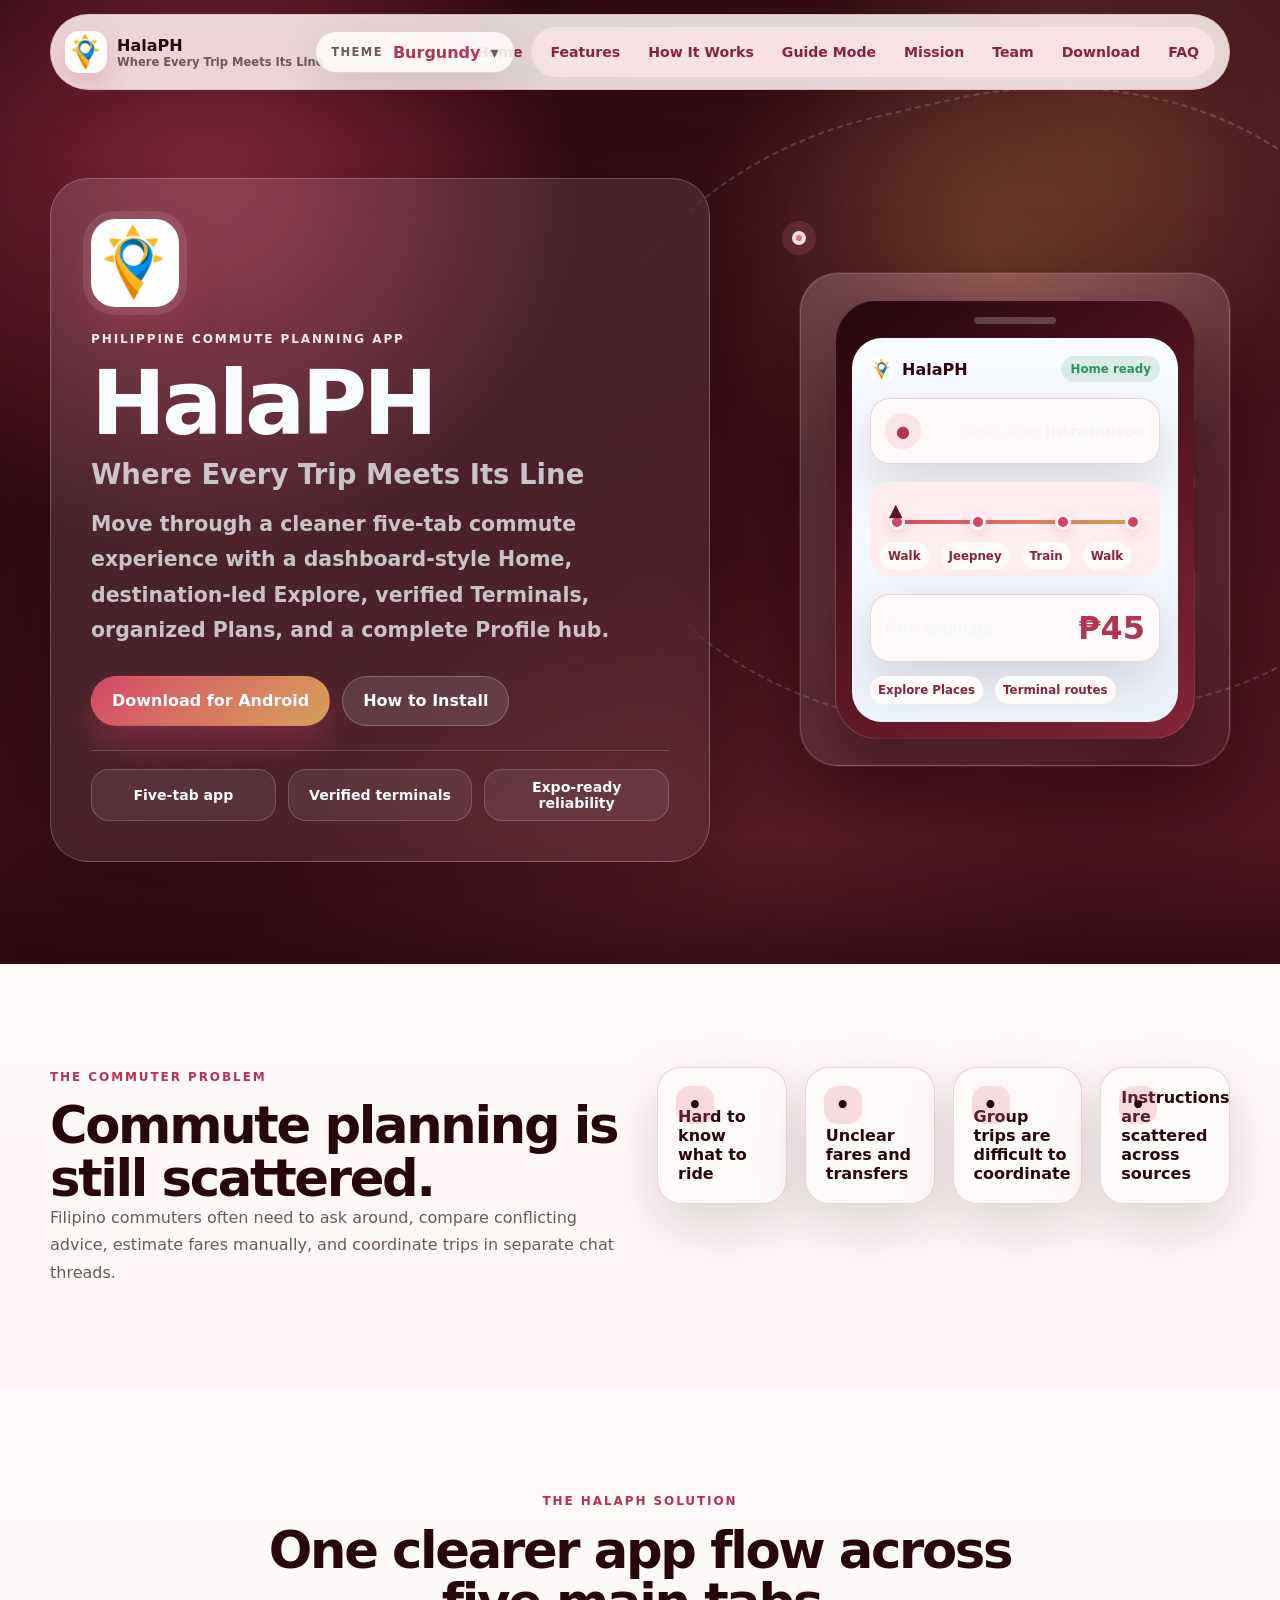
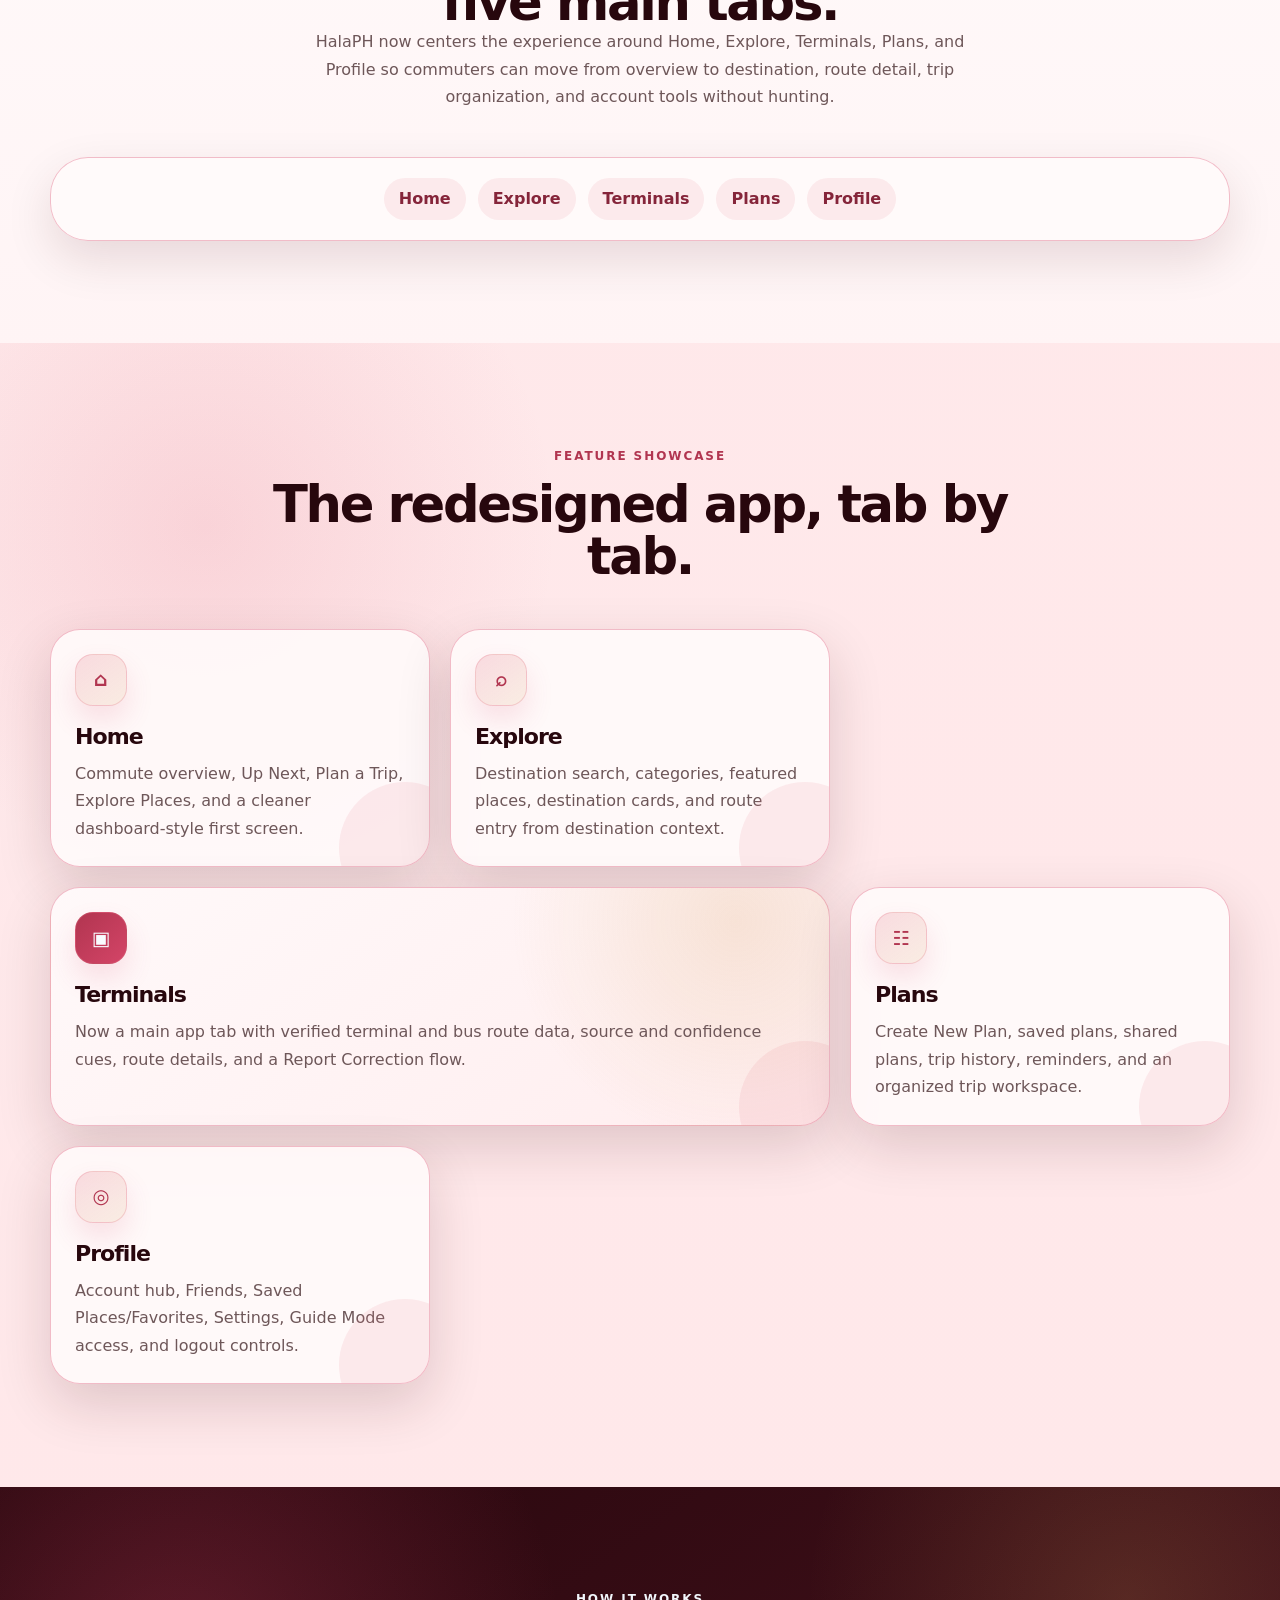
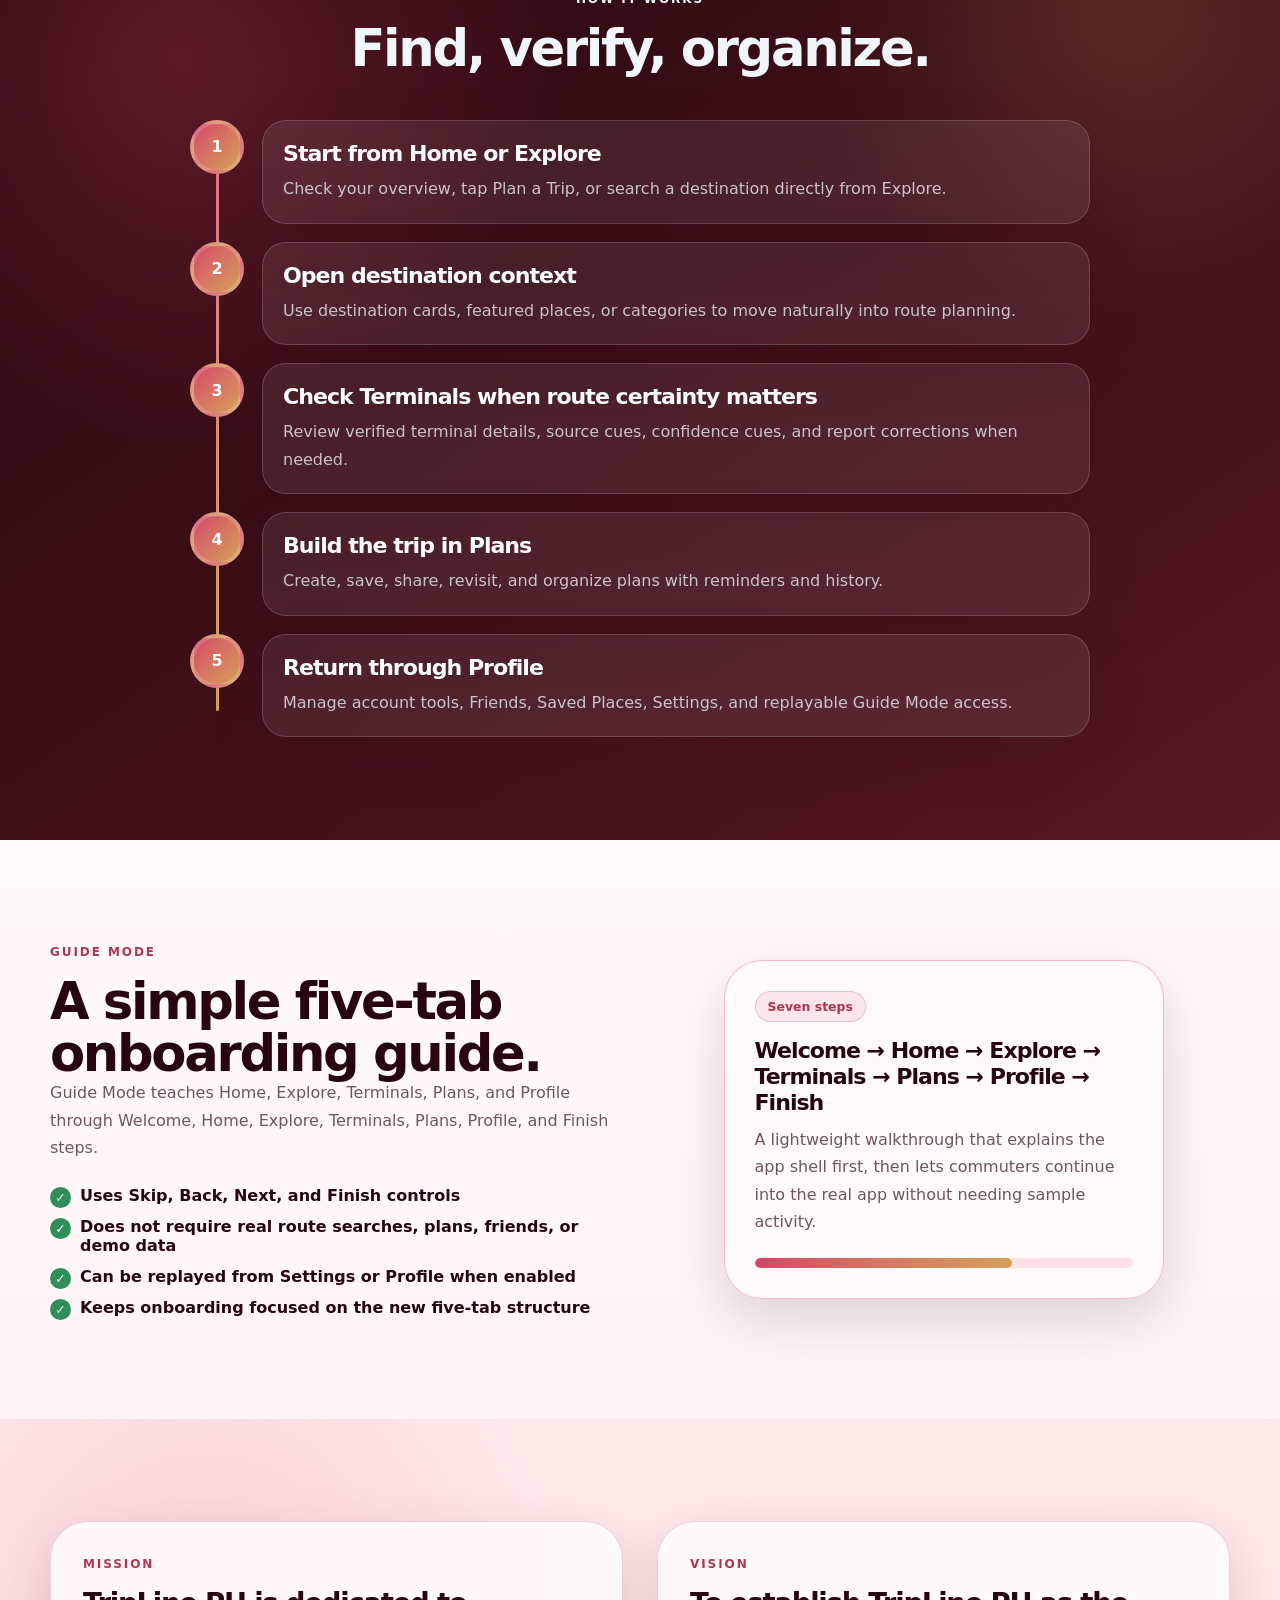
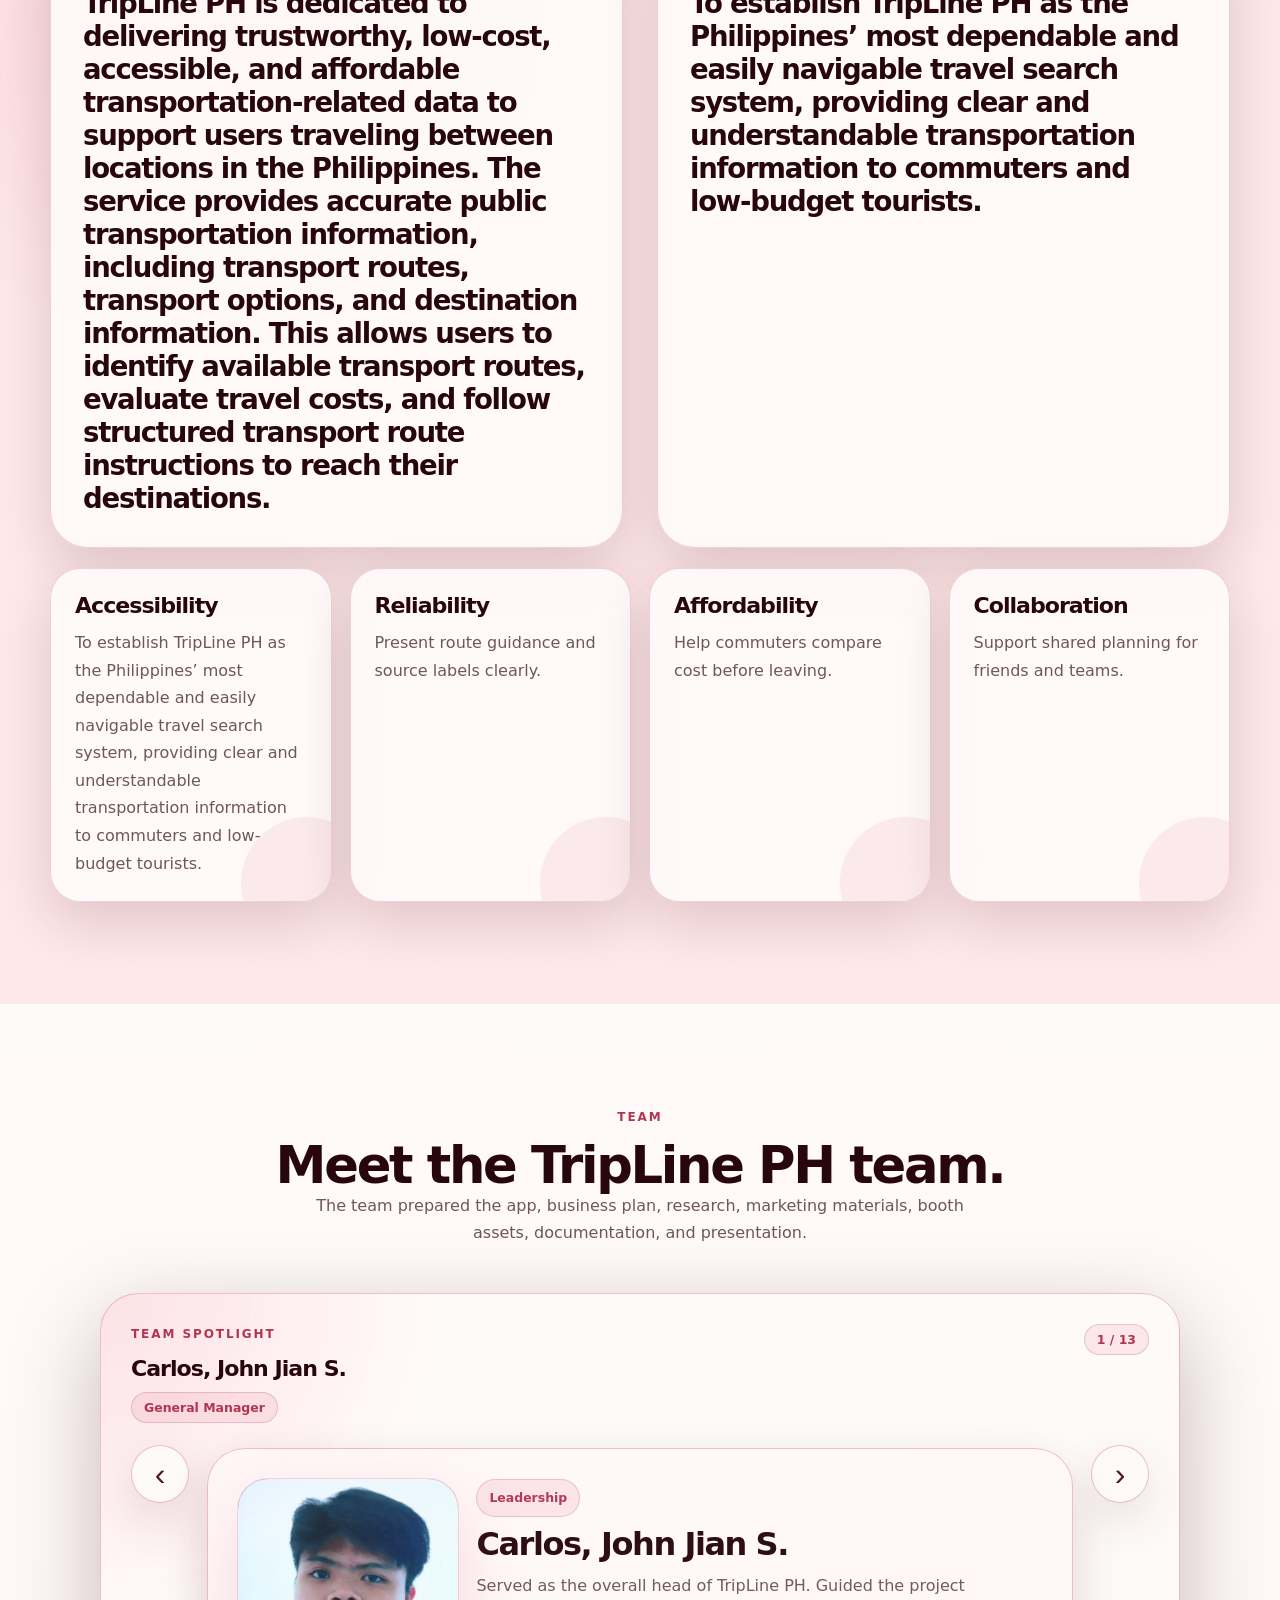
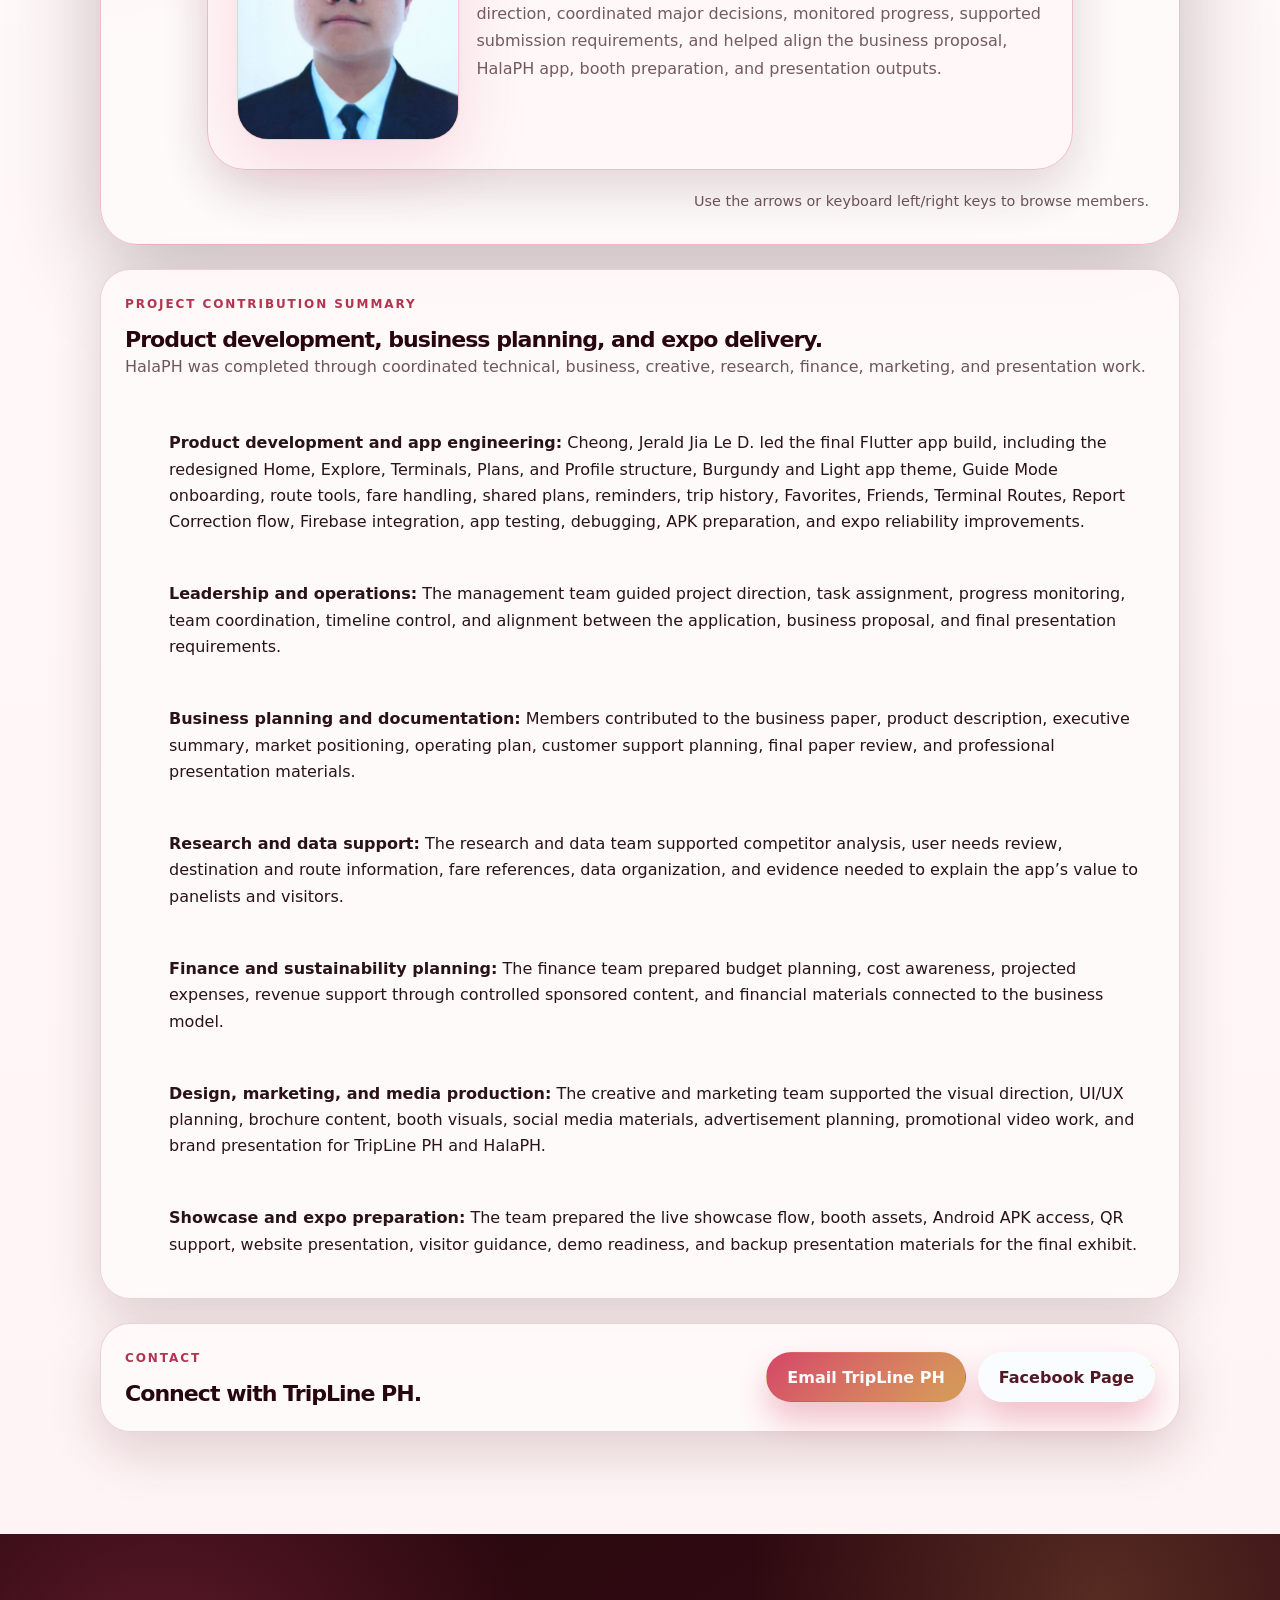
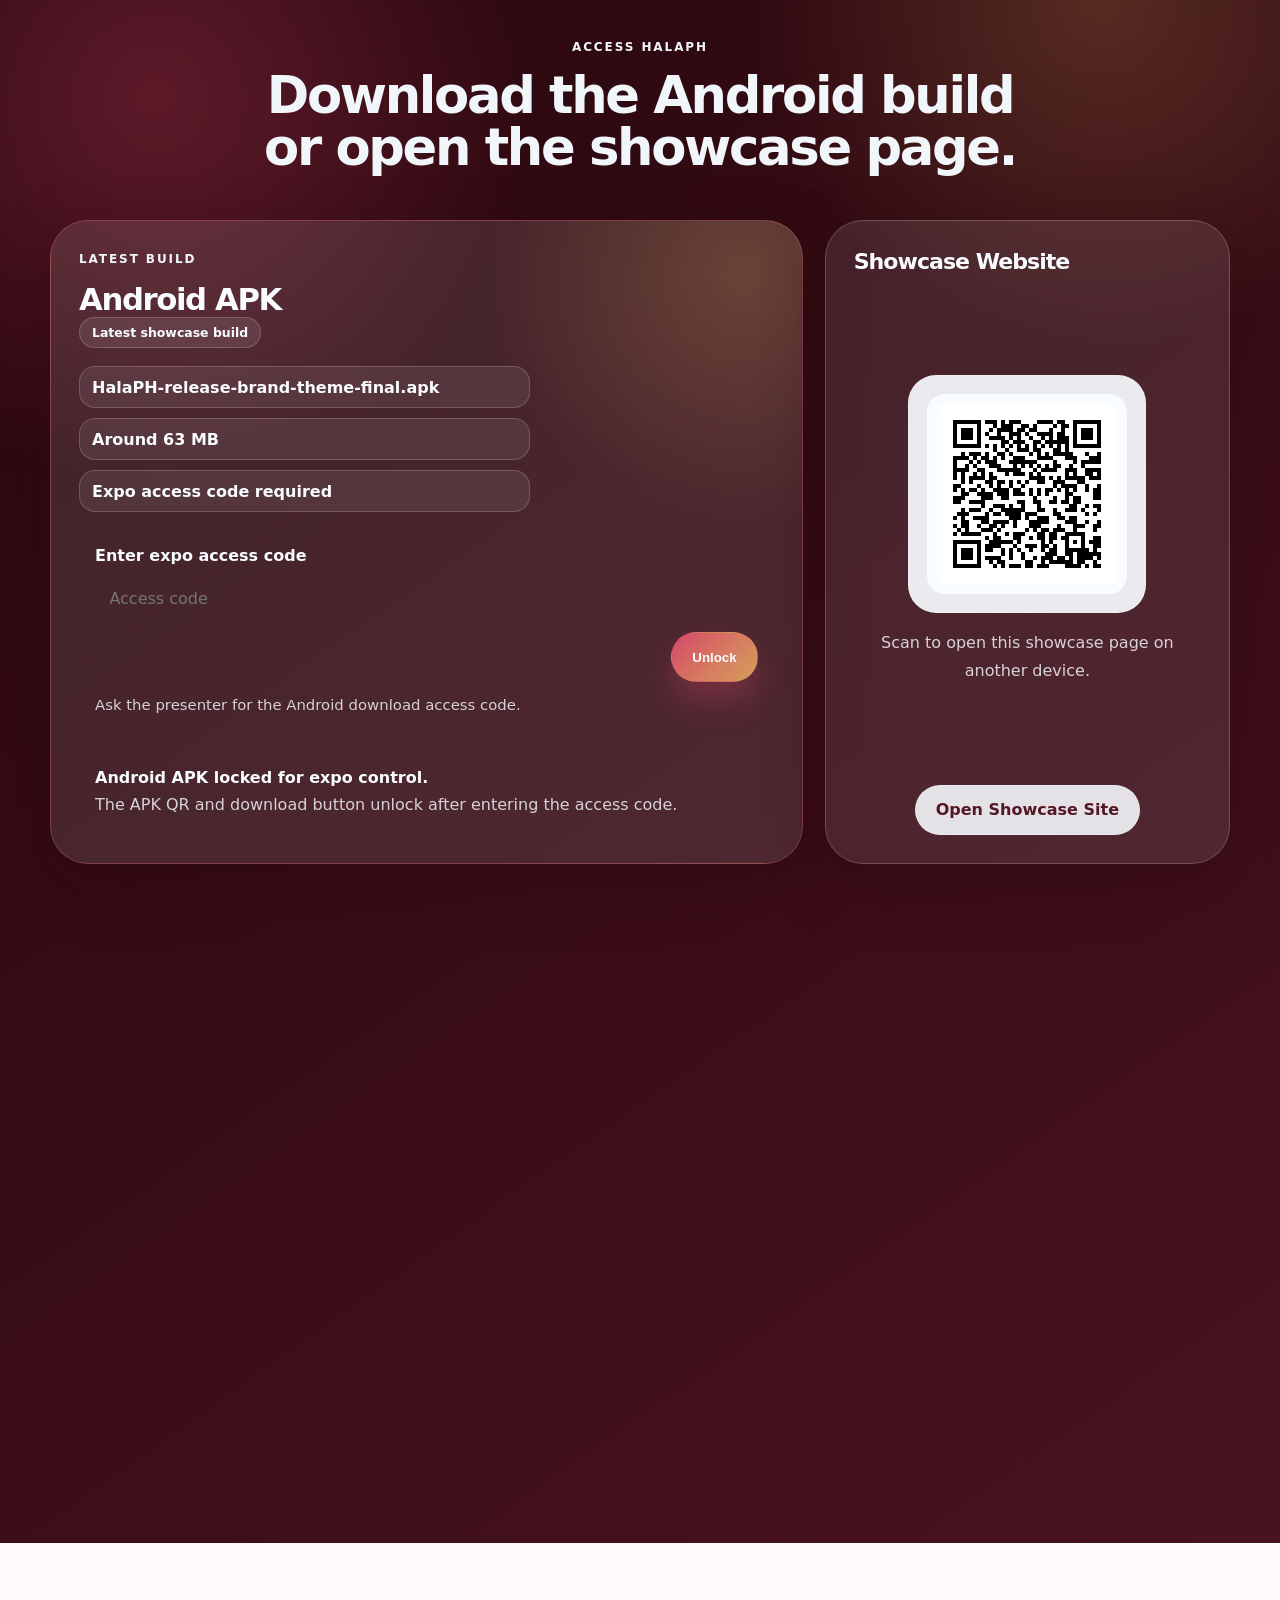
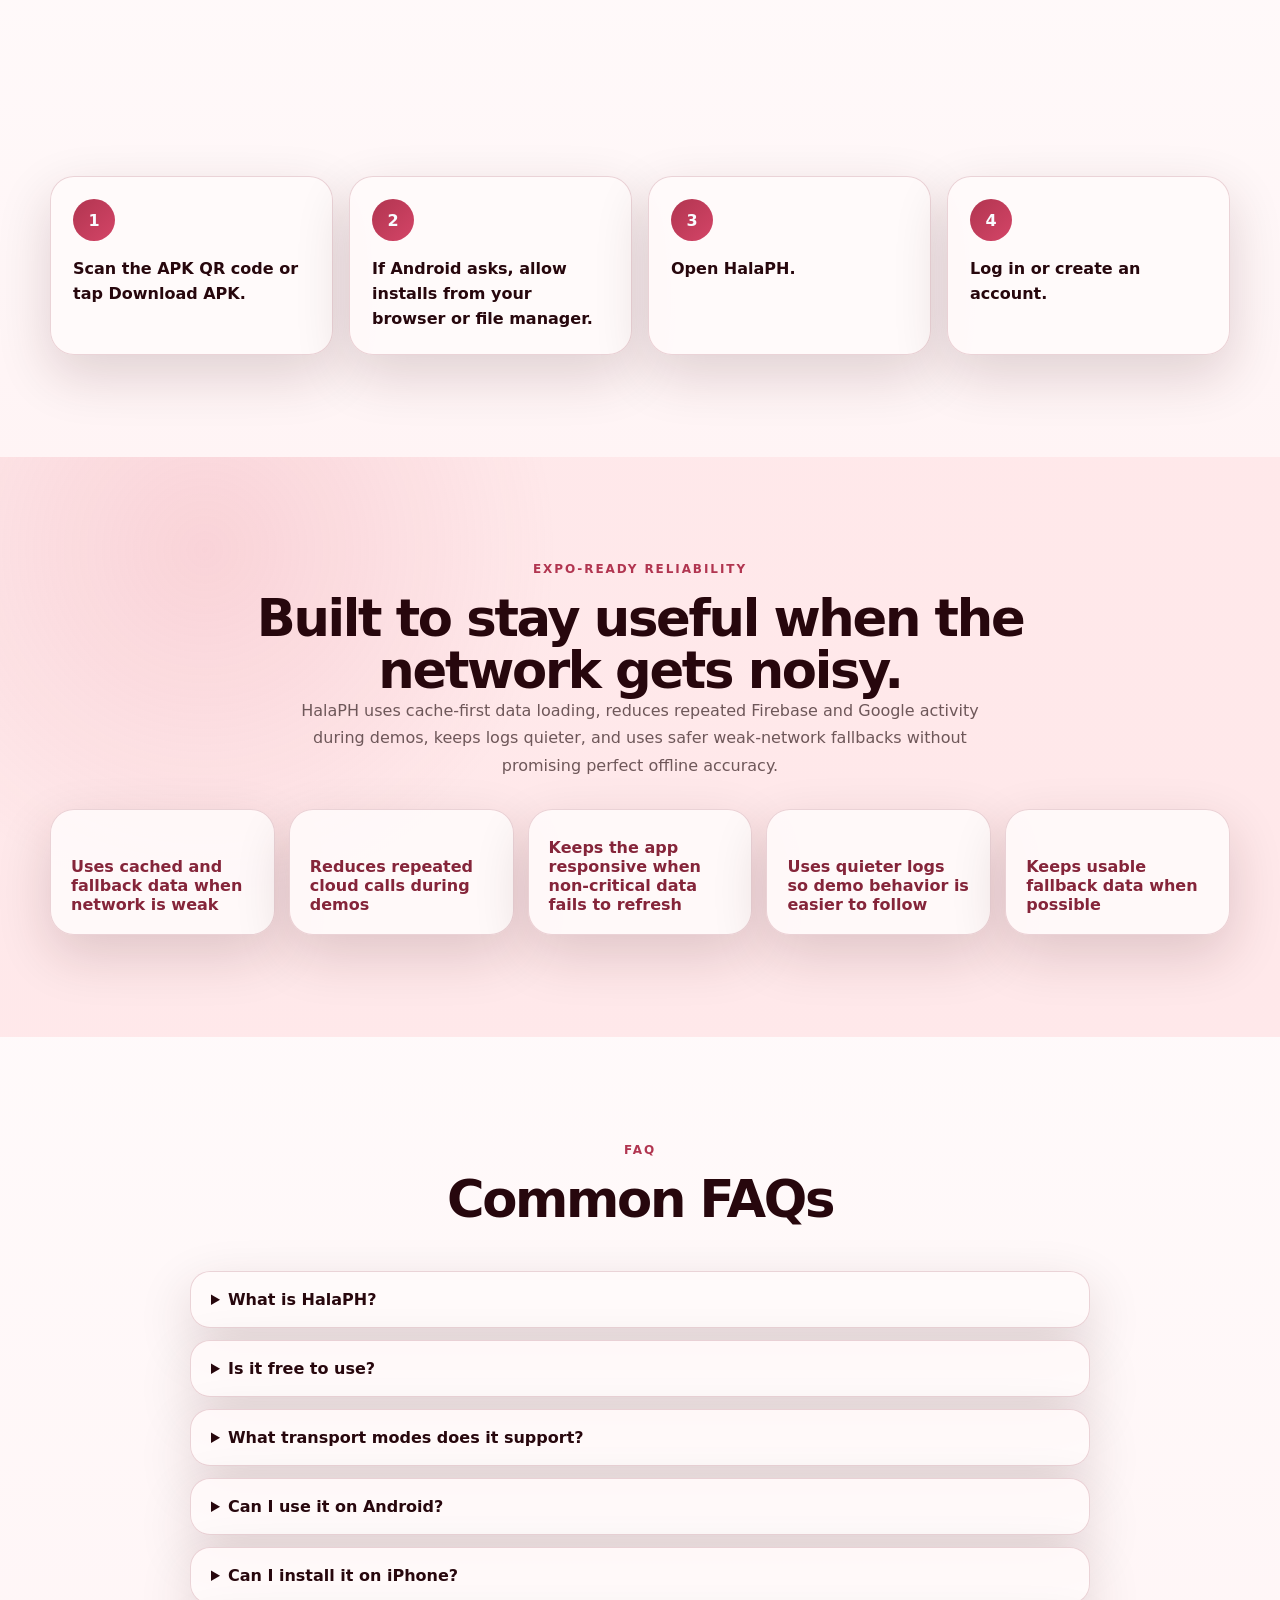
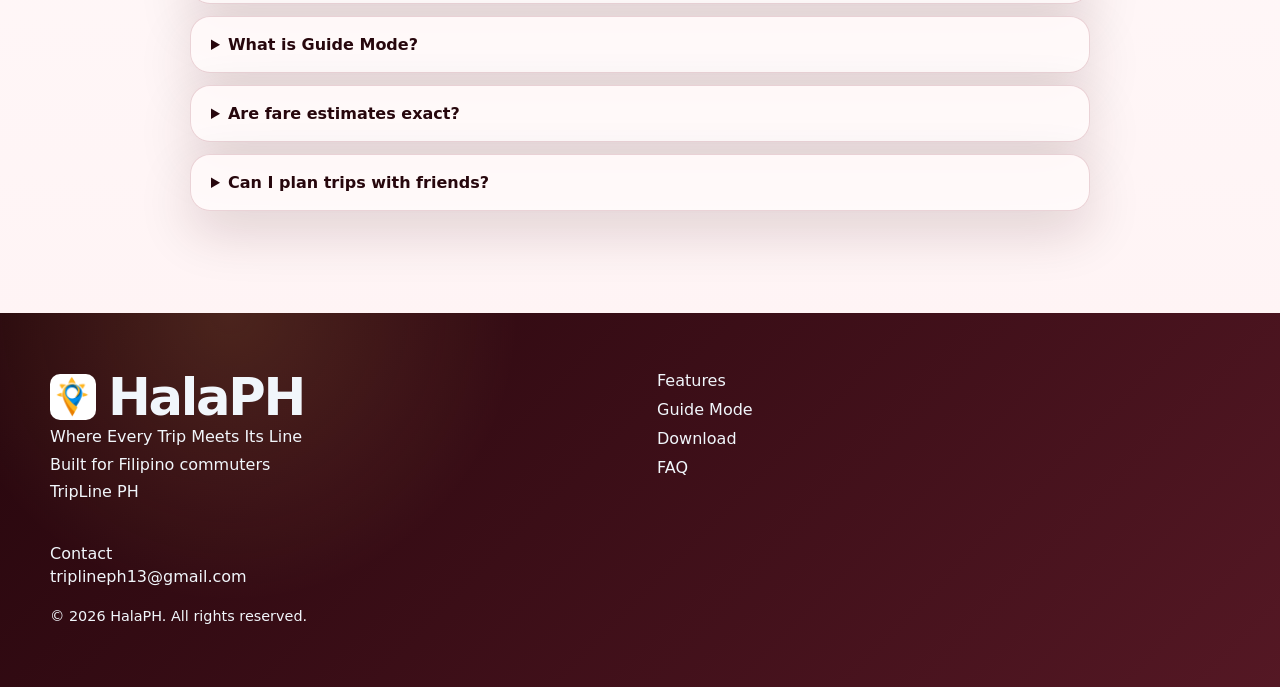
==== commit c212c220: "Update showcase APK and download access" ====
--- a/index.html
+++ b/index.html
@@ -491,13 +491,39 @@
               <div class="build-meta" aria-label="Android APK build details">
                 <span>HalaPH-release-brand-theme-final.apk</span>
                 <span>Around 63 MB</span>
-                <span>Use the button or APK QR code</span>
-              </div>
-              <div class="apk-qr">
-                <img src="./assets/apk_qr.png" alt="QR code to download the HalaPH Android APK" loading="lazy" />
-                <p>Scan with an Android phone to download the APK.</p>
-              </div>
-              <a class="btn btn-primary" href="./downloads/HalaPH-release-sponsored-links-fullscreen-final.apk">Download APK</a>
+                <span>Expo access code required</span>
+              </div>
+
+              <form class="apk-access-form" data-apk-access-form>
+                <label for="apk-access-code">Enter expo access code</label>
+                <div class="apk-access-row">
+                  <input
+                    id="apk-access-code"
+                    type="password"
+                    inputmode="text"
+                    autocomplete="off"
+                    placeholder="Access code"
+                    data-apk-access-input
+                  />
+                  <button class="btn btn-primary" type="submit">Unlock</button>
+                </div>
+                <p class="apk-access-message" data-apk-access-message>
+                  Ask the presenter for the Android download access code.
+                </p>
+              </form>
+
+              <div class="apk-locked-panel" data-apk-locked-panel>
+                <strong>Android APK locked for expo control.</strong>
+                <p>The APK QR and download button unlock after entering the access code.</p>
+              </div>
+
+              <div class="apk-download-area" data-apk-download-area hidden>
+                <div class="apk-qr">
+                  <img src="./assets/apk_qr.png" alt="QR code to download the HalaPH Android APK" loading="lazy" />
+                  <p>Scan with an Android phone to download the APK.</p>
+                </div>
+                <a class="btn btn-primary" href="./downloads/HalaPH-release-sponsored-links-fullscreen-final.apk">Download APK</a>
+              </div>
               </article>
               <article class="download-card qr-card reveal">
                 <h3>Showcase Website</h3>
--- a/styles.css
+++ b/styles.css
@@ -2622,3 +2622,94 @@
     max-height: 320px !important;
   }
 }
+
+.apk-access-form,
+.apk-locked-panel,
+.apk-download-area {
+  grid-column: 1 / -1;
+}
+
+.apk-access-form {
+  display: grid;
+  gap: 0.65rem;
+  padding: 1rem;
+  border: 1px solid var(--border);
+  border-radius: 1rem;
+  background: color-mix(in srgb, var(--surface) 88%, var(--accent-soft));
+}
+
+.apk-access-form label {
+  color: var(--text);
+  font-weight: 800;
+}
+
+.apk-access-row {
+  display: grid;
+  grid-template-columns: minmax(0, 1fr) auto;
+  gap: 0.65rem;
+  align-items: center;
+}
+
+.apk-access-row input {
+  min-height: 46px;
+  width: 100%;
+  border: 1px solid var(--border);
+  border-radius: 0.9rem;
+  padding: 0.75rem 0.9rem;
+  background: var(--surface);
+  color: var(--text);
+  font: inherit;
+}
+
+.apk-access-row input:focus {
+  outline: 3px solid var(--accent-soft);
+  border-color: var(--accent);
+}
+
+.apk-access-message {
+  margin: 0;
+  color: var(--text-muted);
+  font-size: 0.93rem;
+}
+
+.apk-locked-panel {
+  padding: 1rem;
+  border: 1px dashed var(--border-strong);
+  border-radius: 1rem;
+  background: var(--surface-soft);
+  color: var(--text-muted);
+}
+
+.apk-locked-panel strong {
+  display: block;
+  color: var(--text);
+  margin-bottom: 0.25rem;
+}
+
+.apk-locked-panel p {
+  margin: 0;
+}
+
+.apk-download-area {
+  display: grid;
+  gap: 1rem;
+}
+
+.apk-download-area[hidden],
+.apk-locked-panel[hidden] {
+  display: none !important;
+}
+
+.apk-access-form.is-unlocked {
+  border-color: var(--accent);
+}
+
+@media (max-width: 640px) {
+  .apk-access-row {
+    grid-template-columns: 1fr;
+  }
+
+  .apk-access-row .btn {
+    width: 100%;
+  }
+}
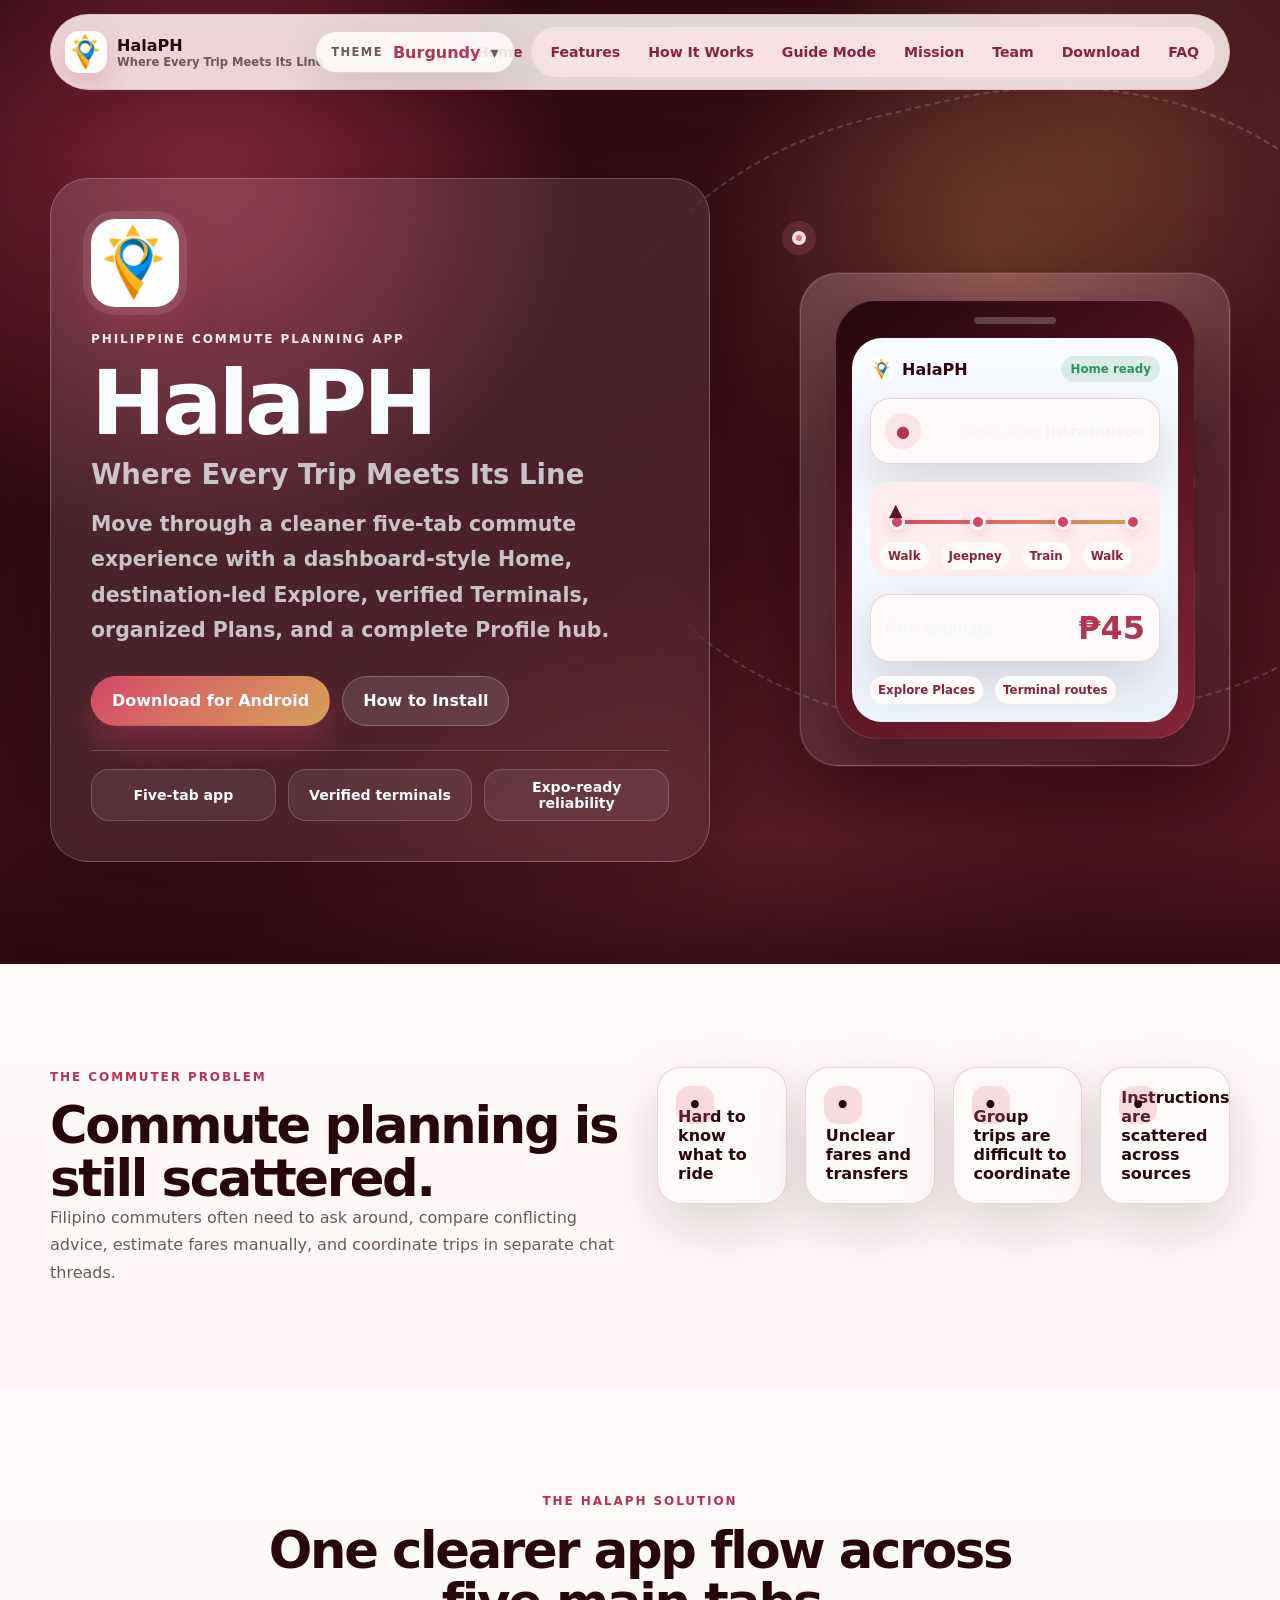
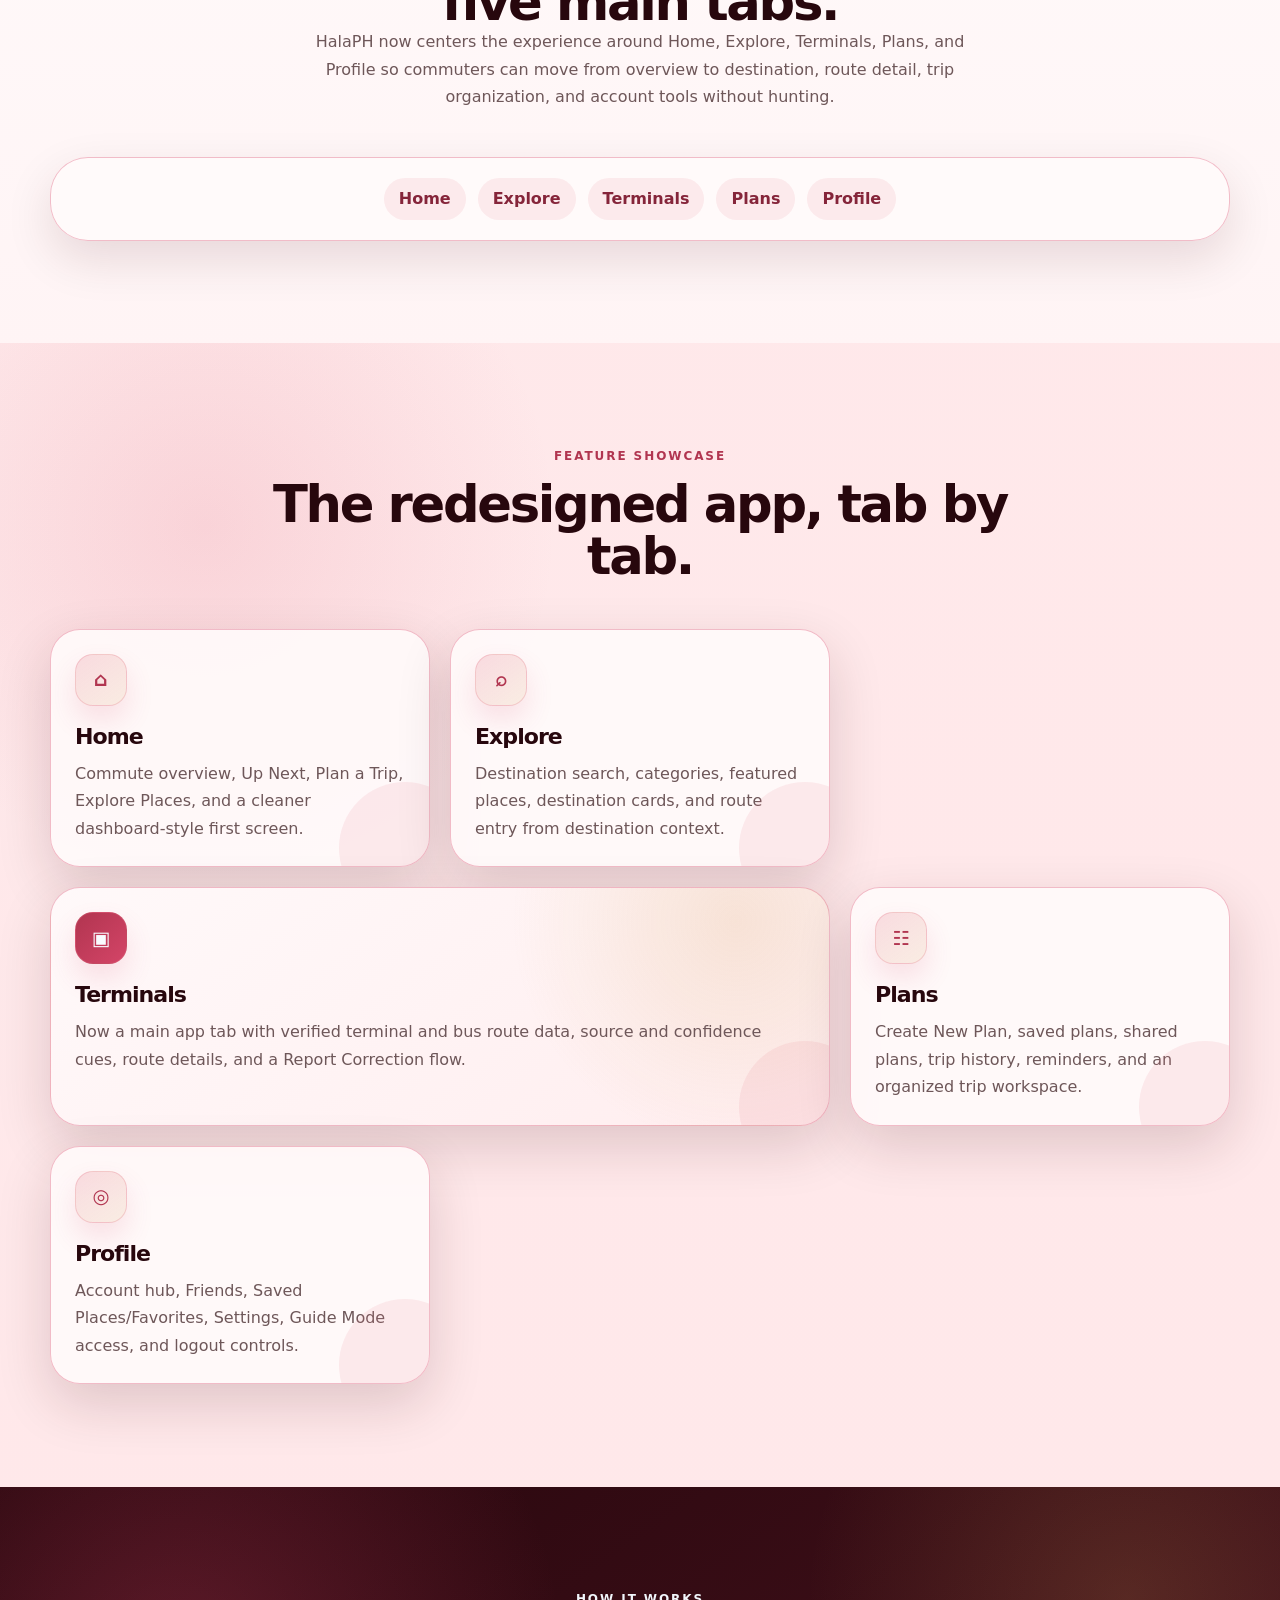
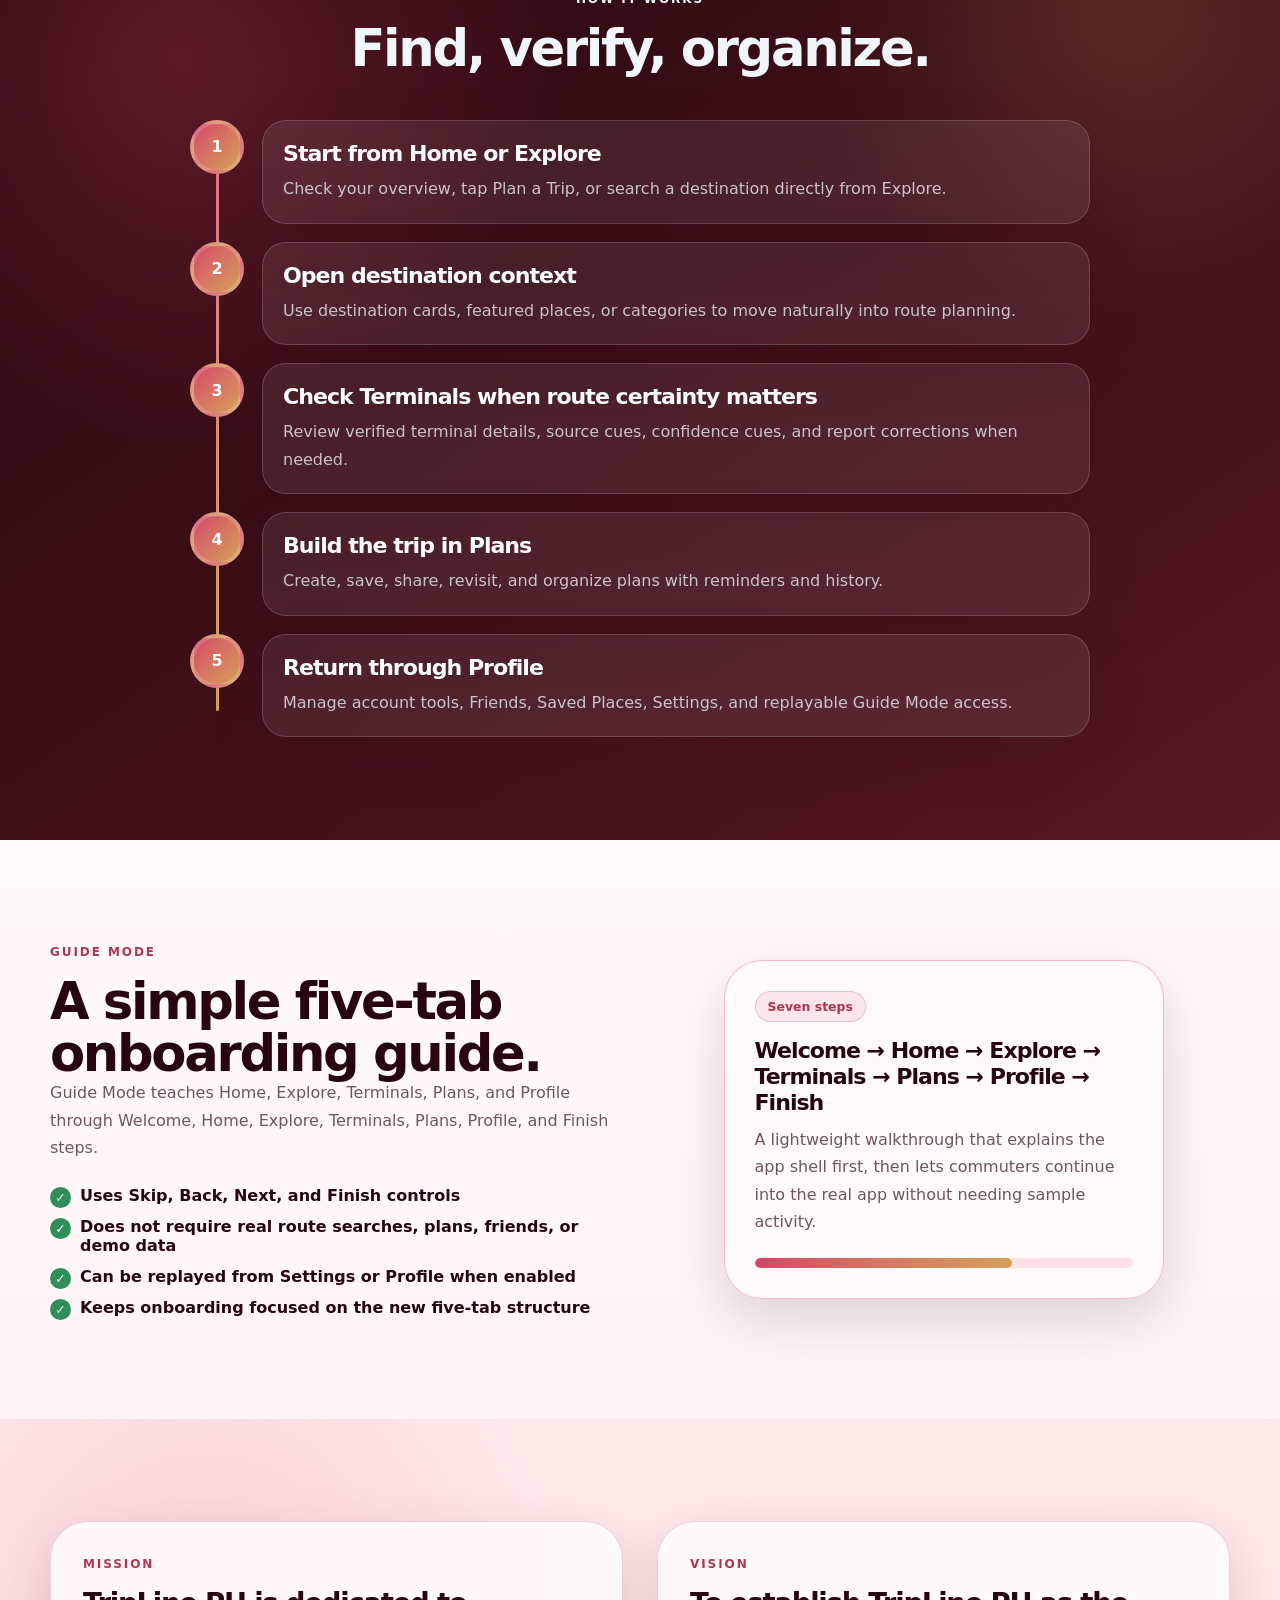
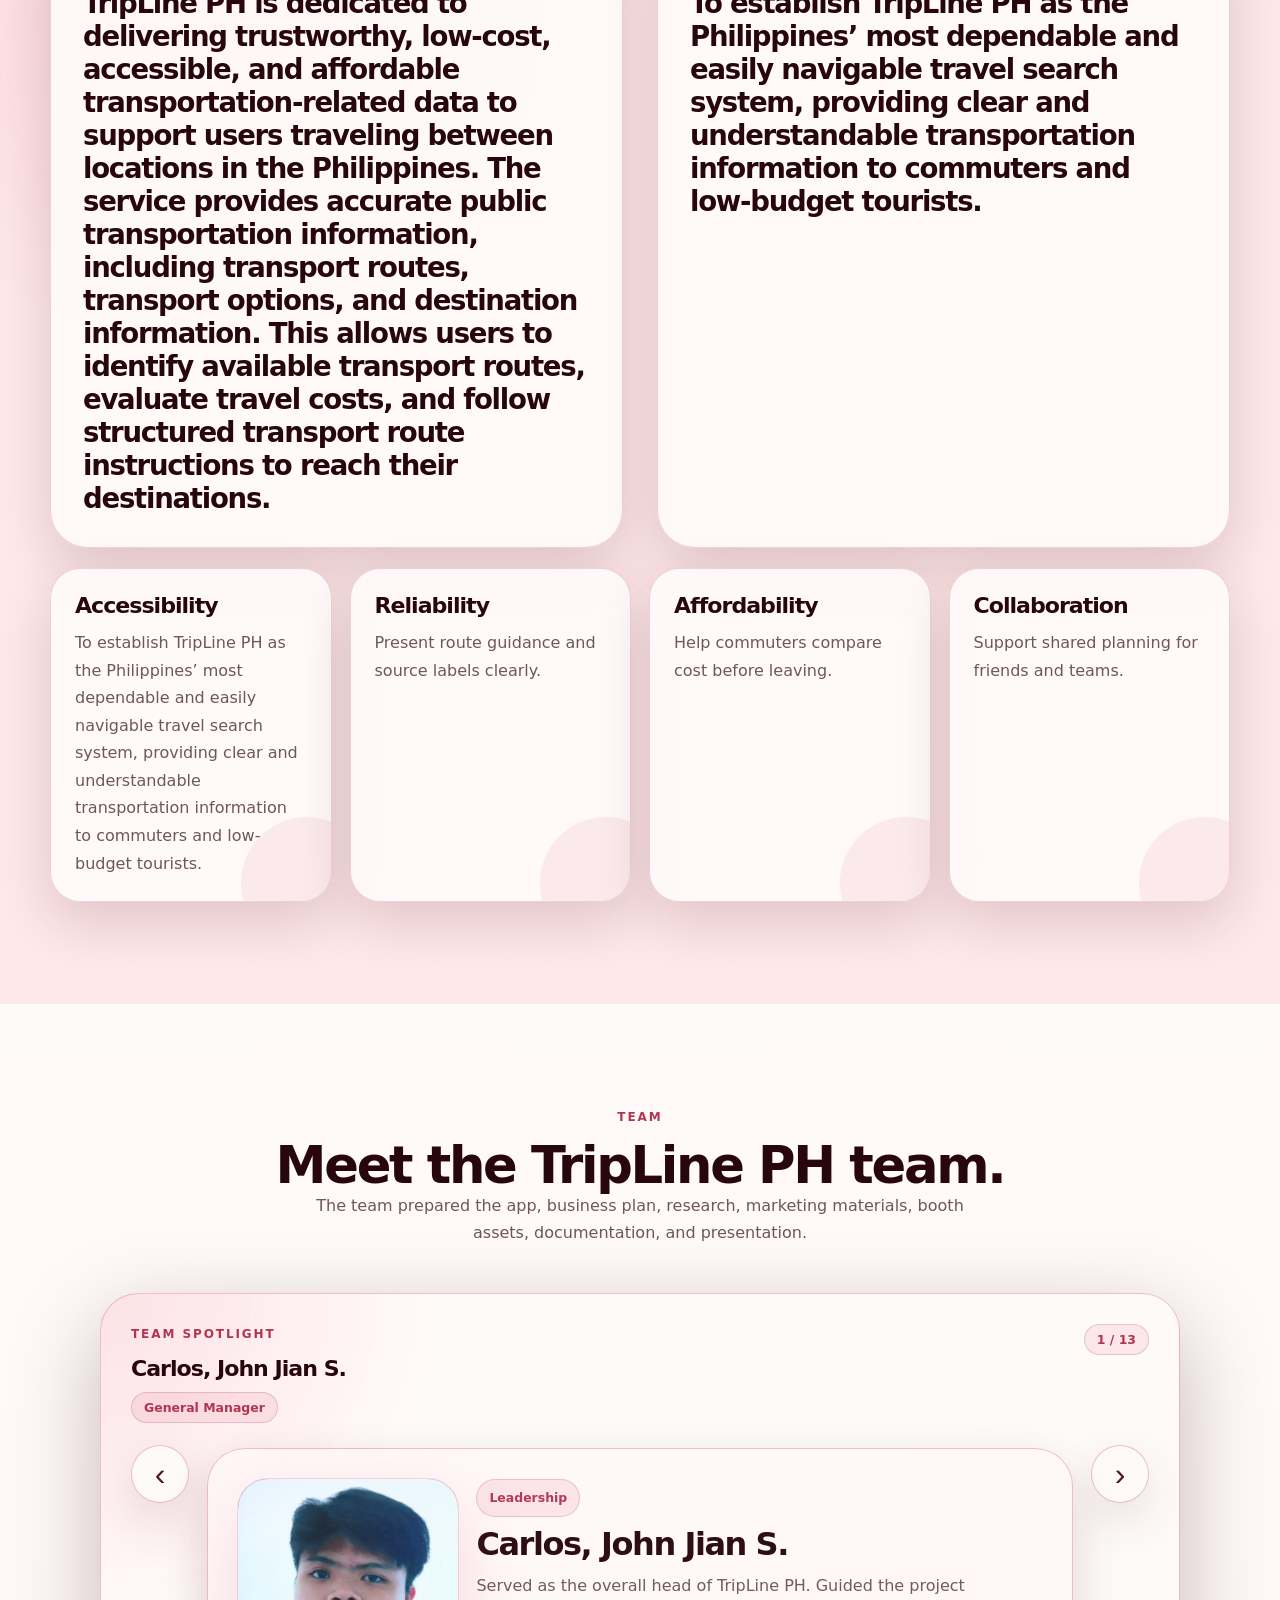
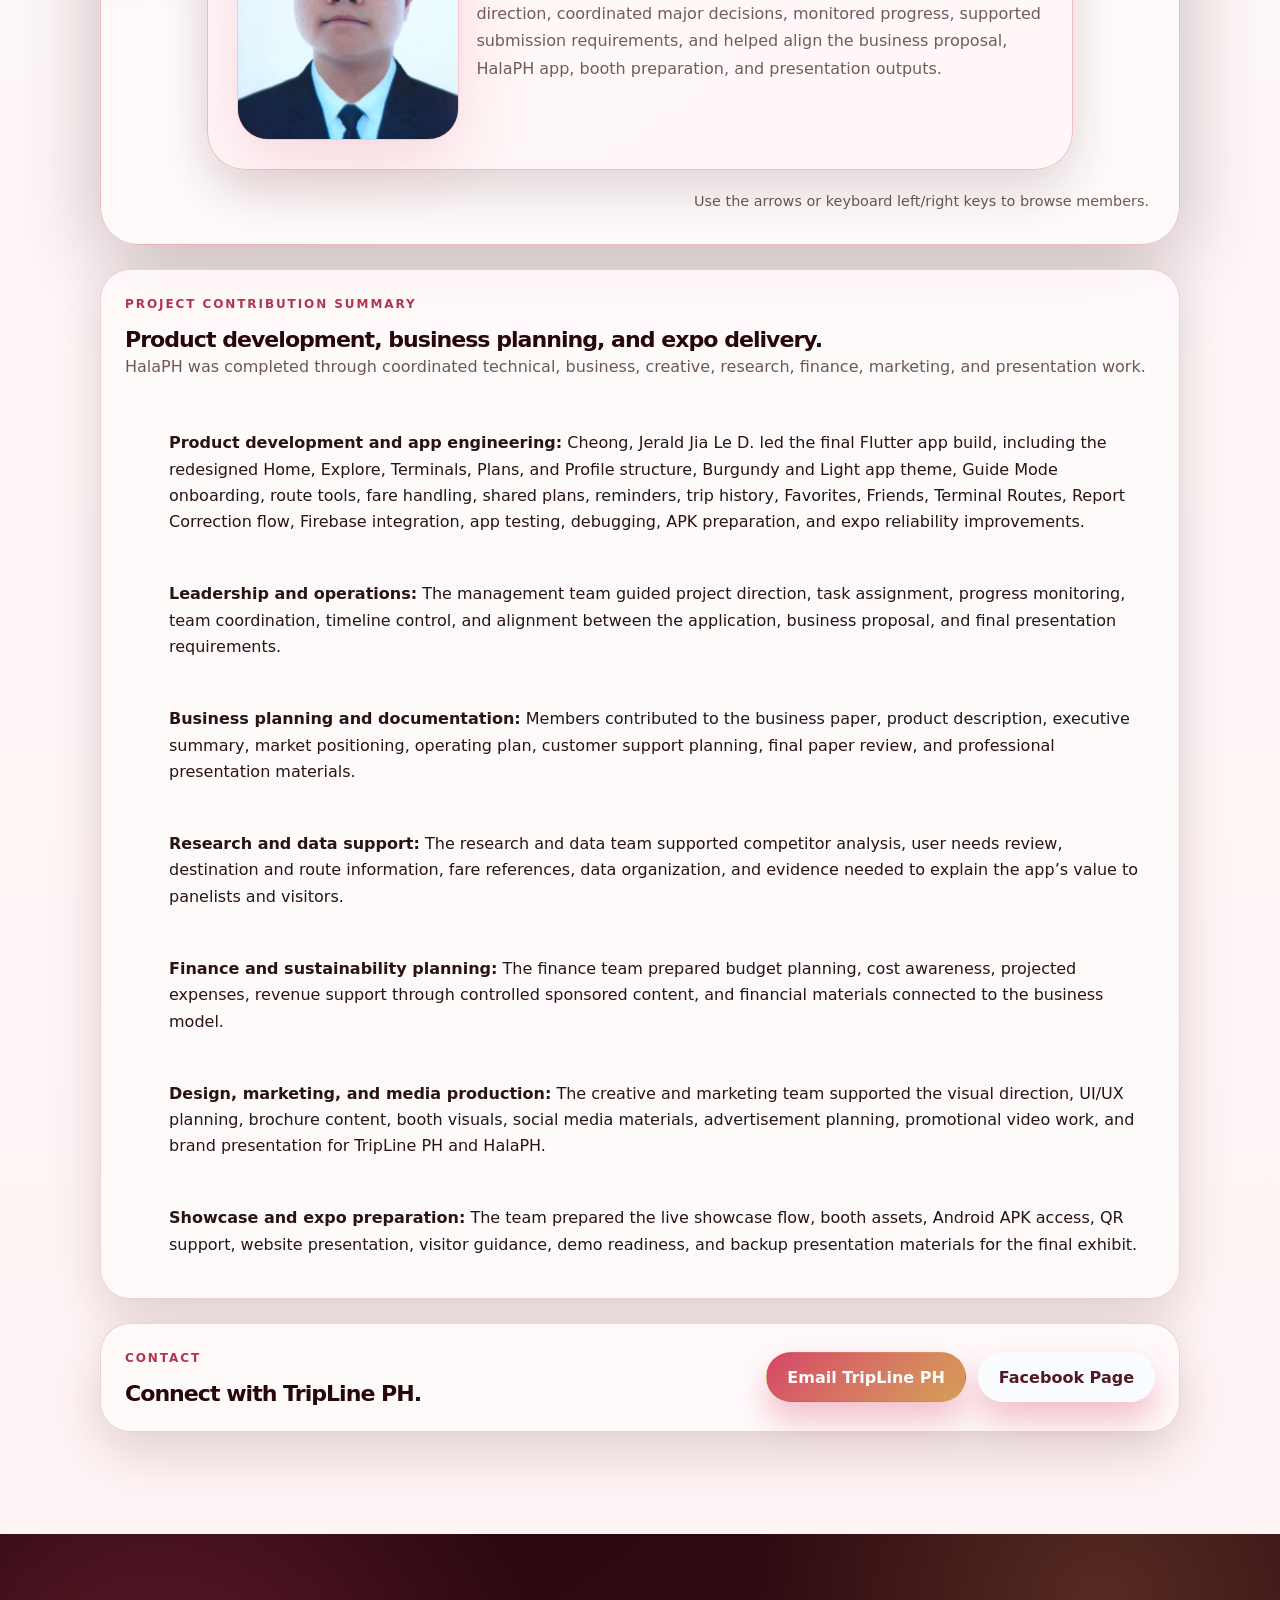
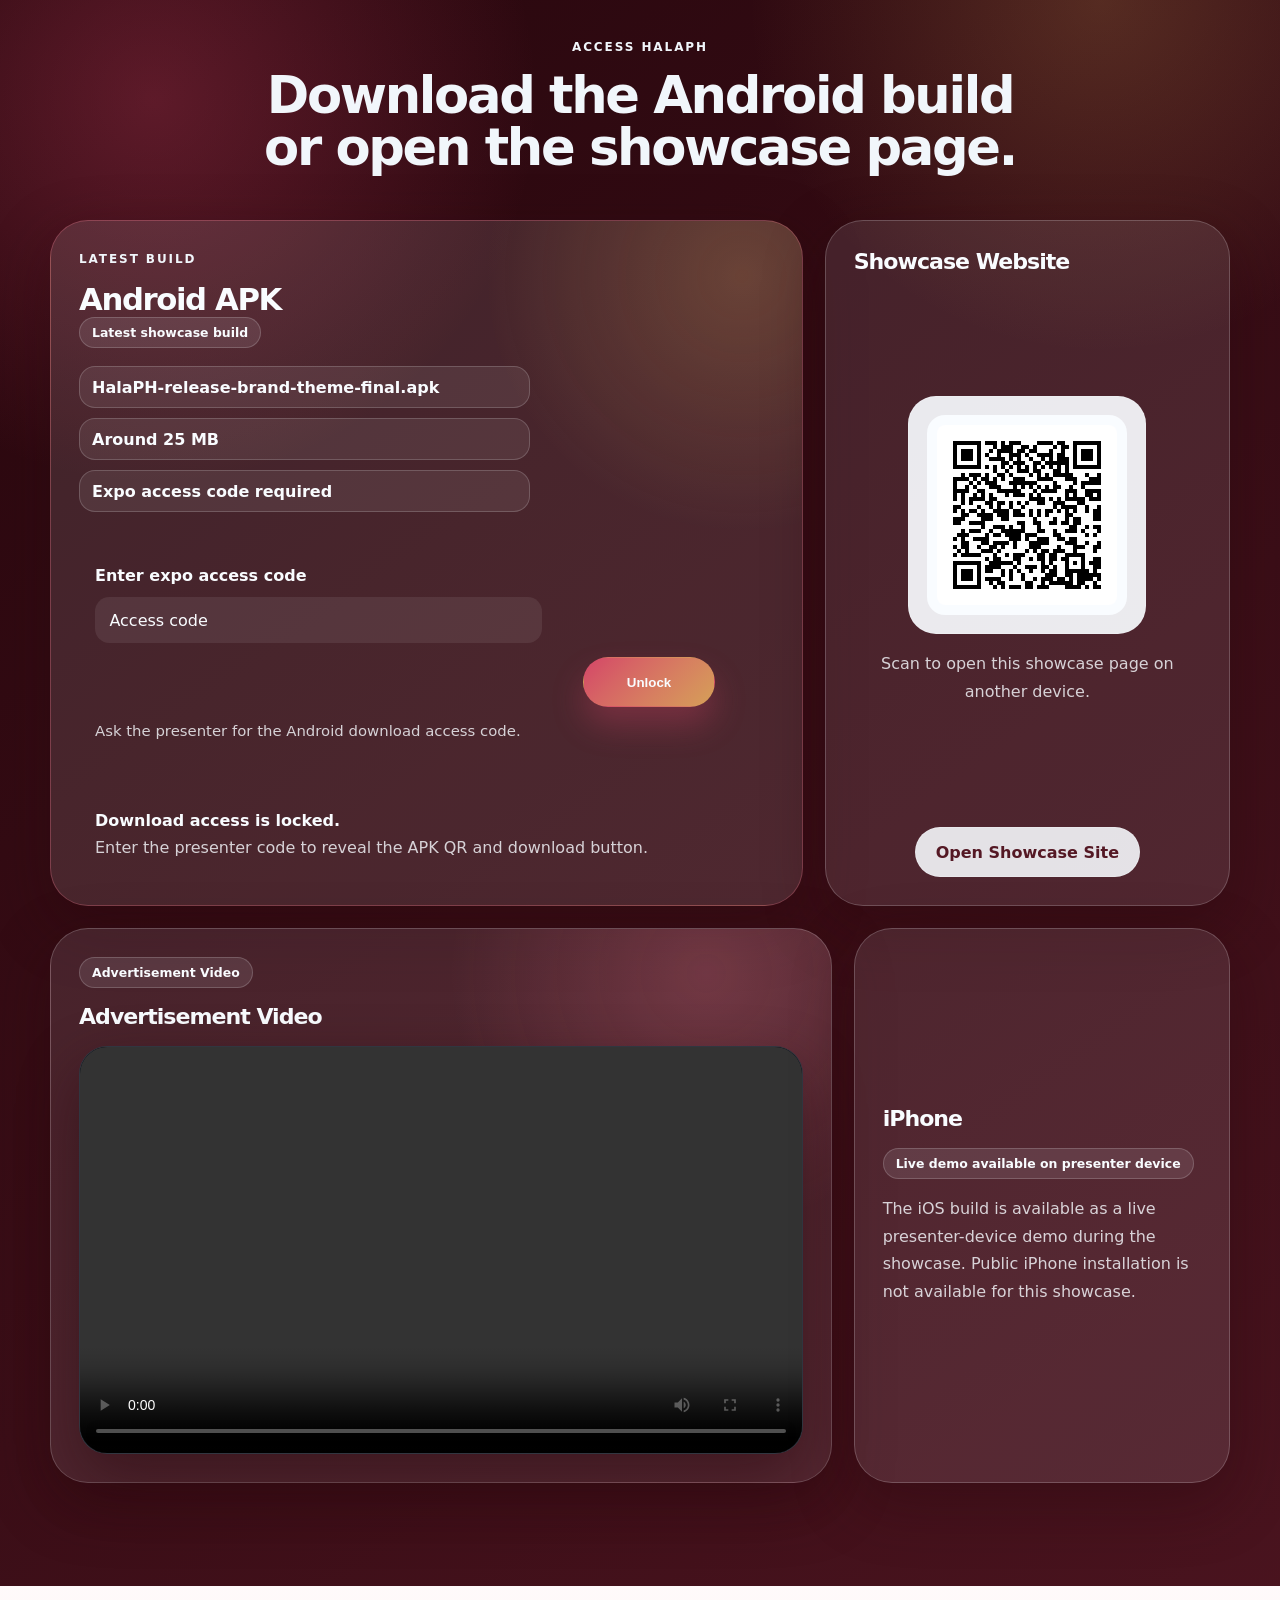
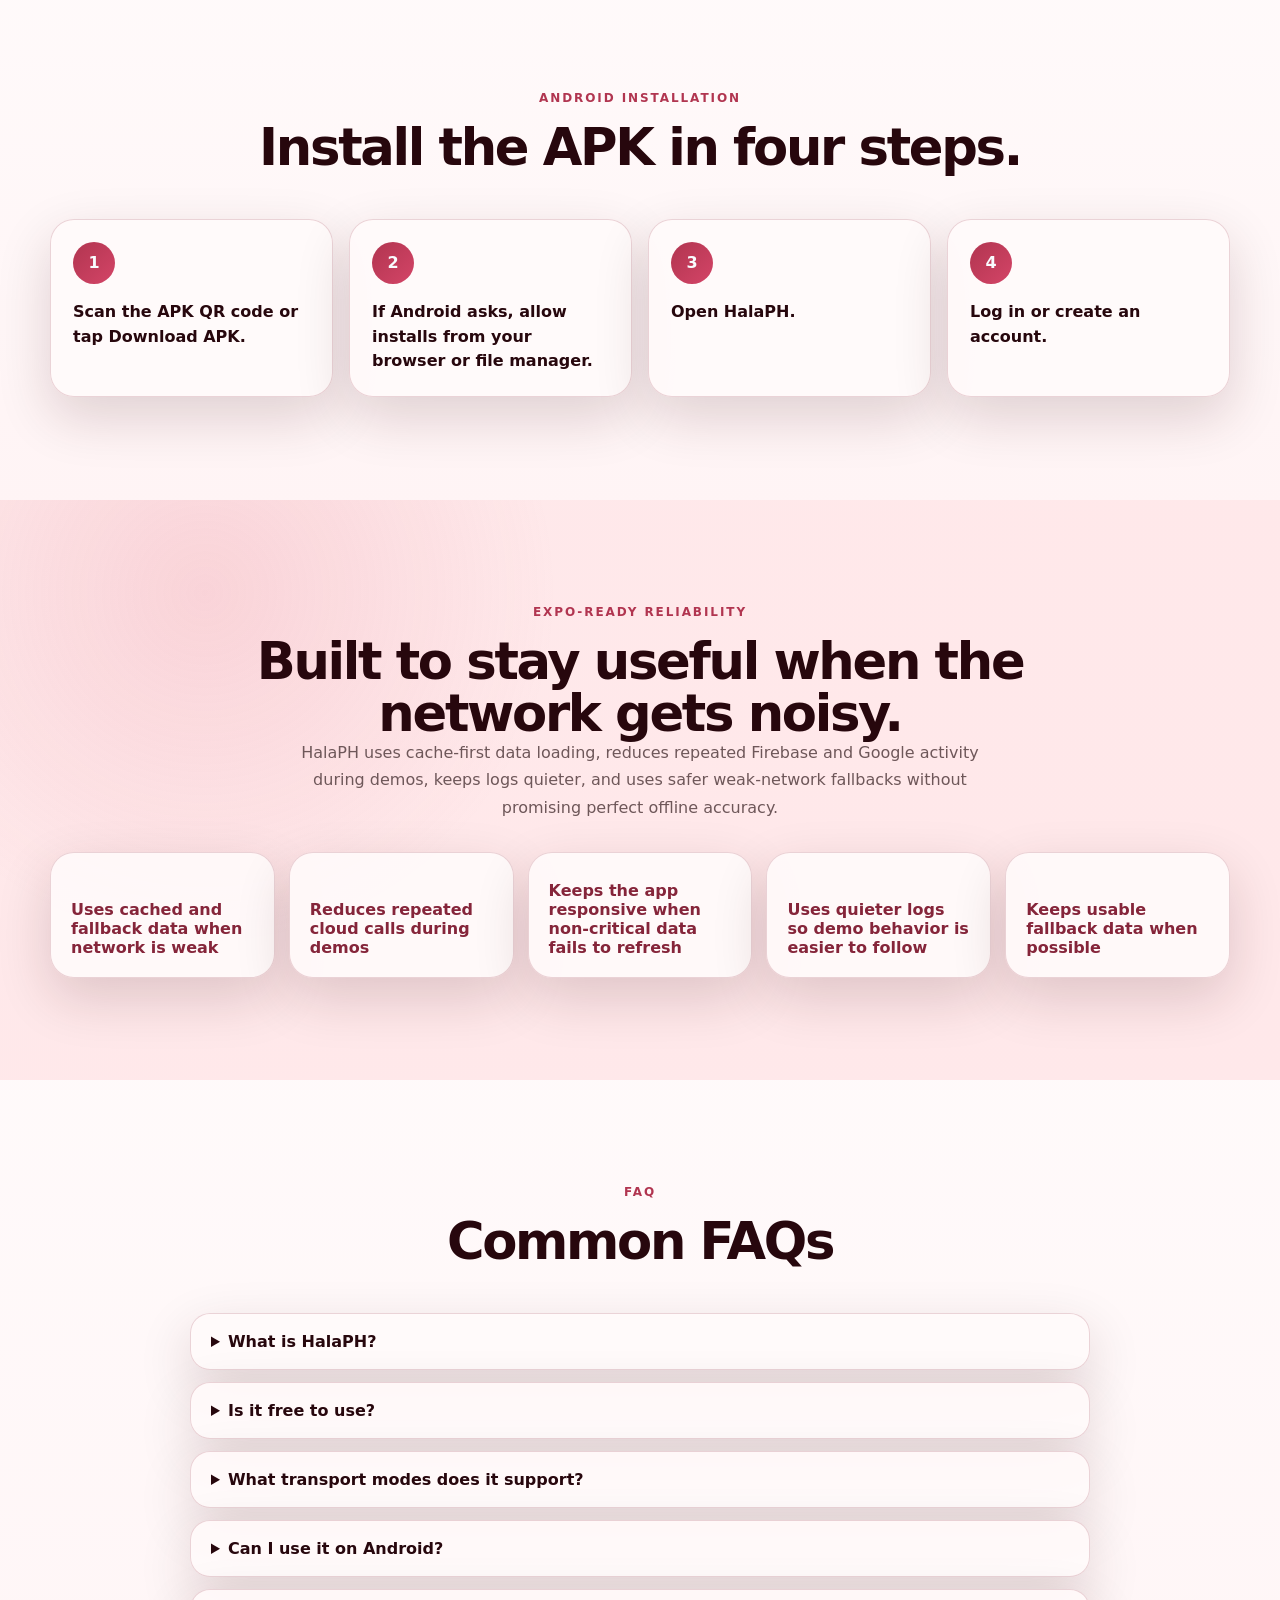
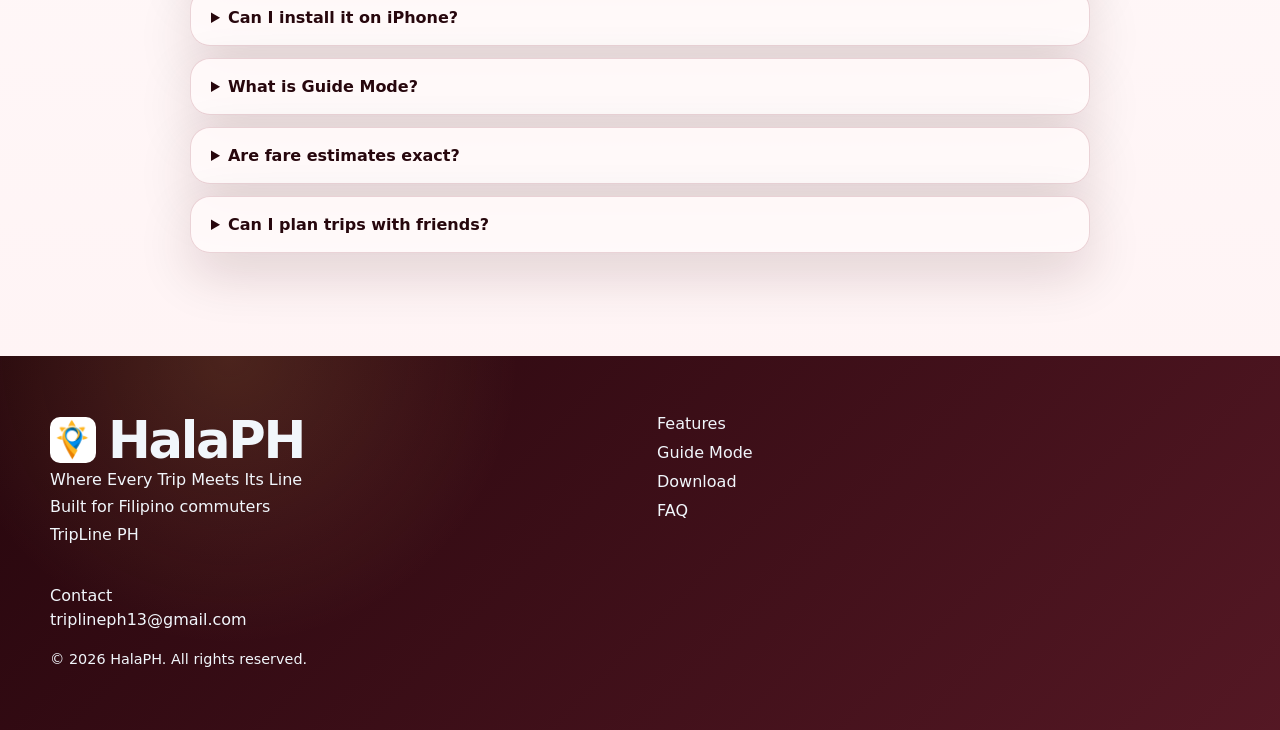
==== commit ab5c1631: "Refine APK access gate layout" ====
--- a/index.html
+++ b/index.html
@@ -490,7 +490,7 @@
               </div>
               <div class="build-meta" aria-label="Android APK build details">
                 <span>HalaPH-release-brand-theme-final.apk</span>
-                <span>Around 63 MB</span>
+                <span>Around 25 MB</span>
                 <span>Expo access code required</span>
               </div>
 
@@ -508,13 +508,13 @@
                   <button class="btn btn-primary" type="submit">Unlock</button>
                 </div>
                 <p class="apk-access-message" data-apk-access-message>
-                  Ask the presenter for the Android download access code.
+                  Ask the presenter for the expo APK access code.
                 </p>
               </form>
 
               <div class="apk-locked-panel" data-apk-locked-panel>
-                <strong>Android APK locked for expo control.</strong>
-                <p>The APK QR and download button unlock after entering the access code.</p>
+                <strong>Download access is locked.</strong>
+                <p>Enter the presenter code to reveal the APK QR and download button.</p>
               </div>
 
               <div class="apk-download-area" data-apk-download-area hidden>
--- a/styles.css
+++ b/styles.css
@@ -2623,19 +2623,23 @@
   }
 }
 
+/* APK access gate */
 .apk-access-form,
-.apk-locked-panel,
-.apk-download-area {
+.apk-locked-panel {
   grid-column: 1 / -1;
 }
 
 .apk-access-form {
   display: grid;
-  gap: 0.65rem;
+  gap: 0.75rem;
   padding: 1rem;
   border: 1px solid var(--border);
   border-radius: 1rem;
-  background: color-mix(in srgb, var(--surface) 88%, var(--accent-soft));
+  background: color-mix(in srgb, var(--surface) 90%, var(--accent-soft));
+}
+
+.apk-access-form[hidden] {
+  display: none !important;
 }
 
 .apk-access-form label {
@@ -2646,7 +2650,7 @@
 .apk-access-row {
   display: grid;
   grid-template-columns: minmax(0, 1fr) auto;
-  gap: 0.65rem;
+  gap: 0.75rem;
   align-items: center;
 }
 
@@ -2680,6 +2684,10 @@
   color: var(--text-muted);
 }
 
+.apk-locked-panel[hidden] {
+  display: none !important;
+}
+
 .apk-locked-panel strong {
   display: block;
   color: var(--text);
@@ -2690,18 +2698,22 @@
   margin: 0;
 }
 
+/* After unlock, restore the old clean APK layout */
 .apk-download-area {
-  display: grid;
-  gap: 1rem;
-}
-
-.apk-download-area[hidden],
-.apk-locked-panel[hidden] {
+  display: contents;
+}
+
+.apk-download-area[hidden] {
   display: none !important;
 }
 
-.apk-access-form.is-unlocked {
-  border-color: var(--accent);
+.apk-download-area .apk-qr {
+  grid-area: qr;
+}
+
+.apk-download-area .btn {
+  grid-area: button;
+  width: fit-content;
 }
 
 @media (max-width: 640px) {
@@ -2709,6 +2721,58 @@
     grid-template-columns: 1fr;
   }
 
+  .apk-access-row .btn,
+  .apk-download-area .btn {
+    width: 100%;
+  }
+}
+
+/* Compact APK access card refinement */
+.apk-access-form {
+  max-width: 720px;
+  margin-top: 1.25rem;
+}
+
+.apk-access-row {
+  display: grid;
+  grid-template-columns: minmax(220px, 1fr) auto;
+  max-width: 620px;
+  gap: 0.85rem;
+}
+
+.apk-access-row input {
+  background: rgba(255, 255, 255, 0.08);
+  color: var(--text);
+}
+
+.apk-access-row input::placeholder {
+  color: color-mix(in srgb, var(--text-muted) 75%, transparent);
+}
+
+.apk-access-row .btn {
+  min-width: 132px;
+  justify-content: center;
+}
+
+.apk-locked-panel {
+  max-width: 720px;
+  margin-top: 1rem;
+}
+
+.apk-download-area {
+  margin-top: 1.25rem;
+}
+
+@media (max-width: 640px) {
+  .apk-access-form {
+    max-width: none;
+  }
+
+  .apk-access-row {
+    grid-template-columns: 1fr;
+    max-width: none;
+  }
+
   .apk-access-row .btn {
     width: 100%;
   }
